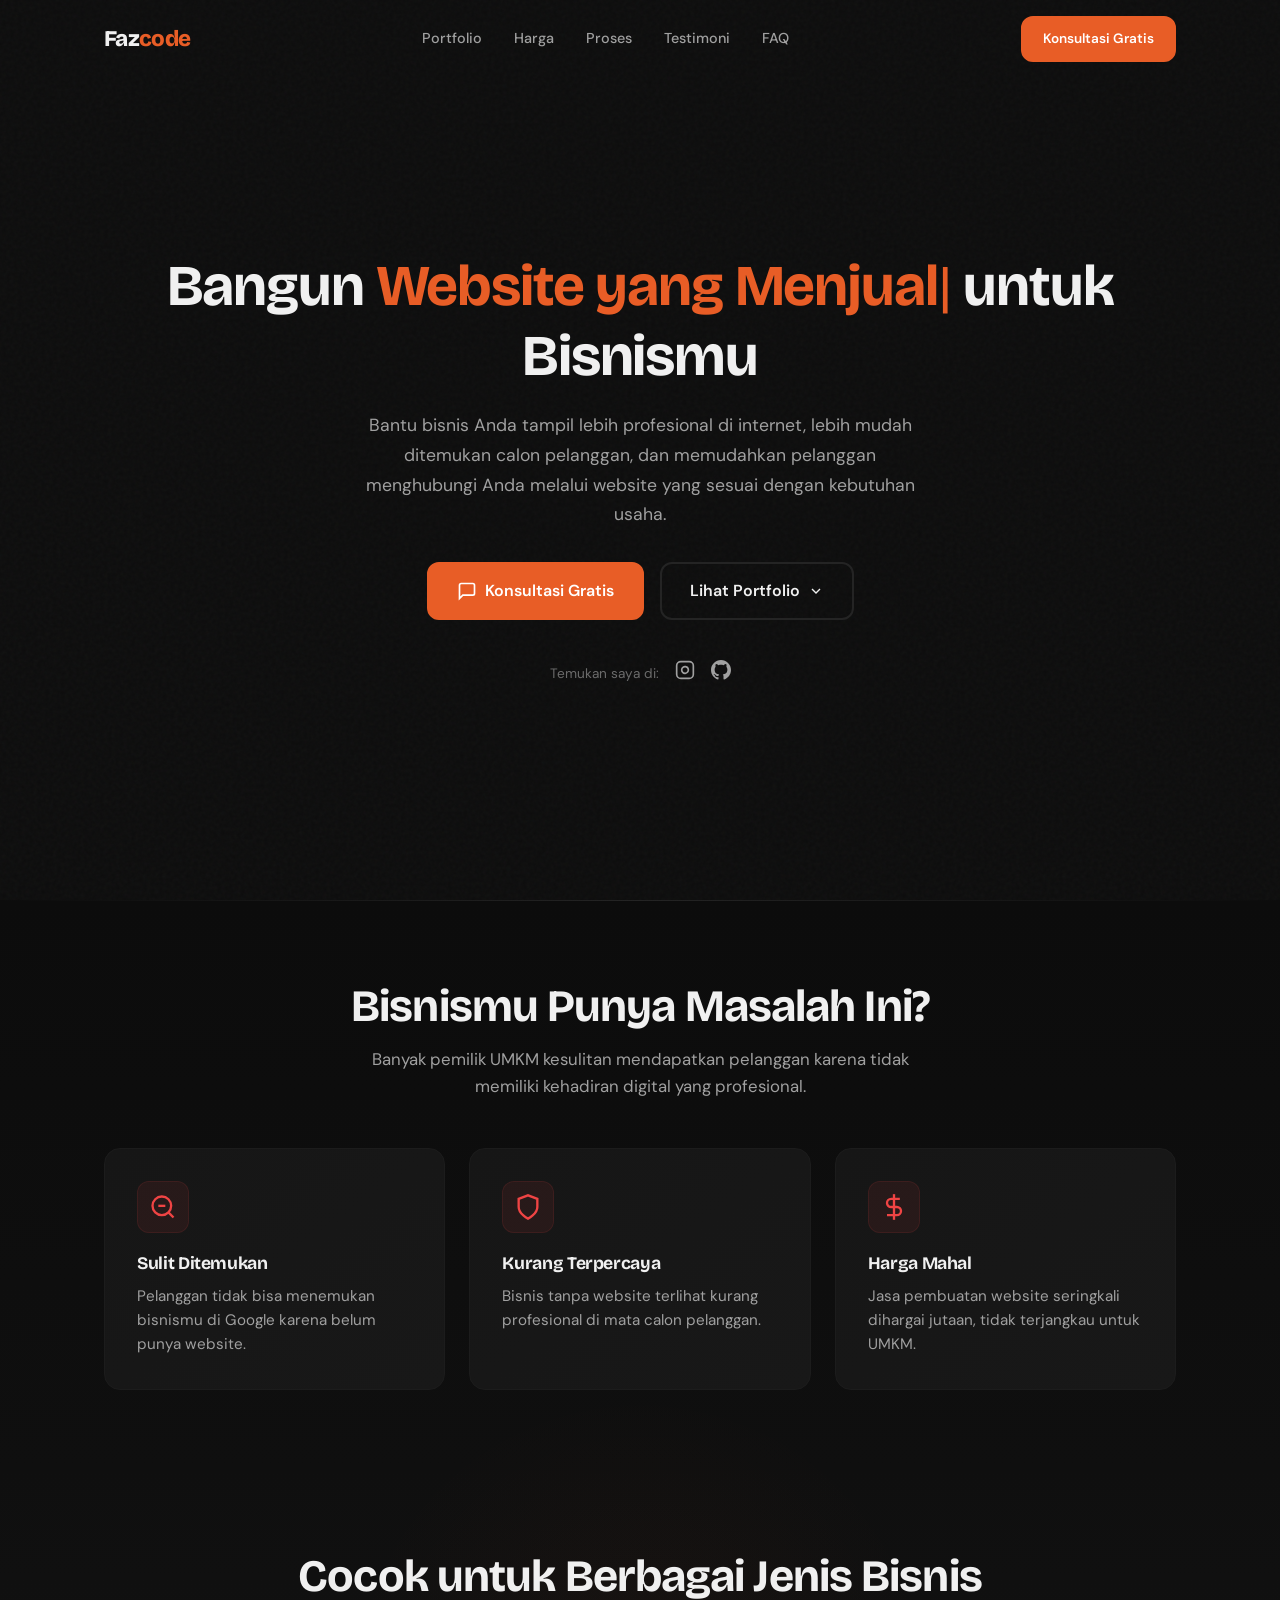
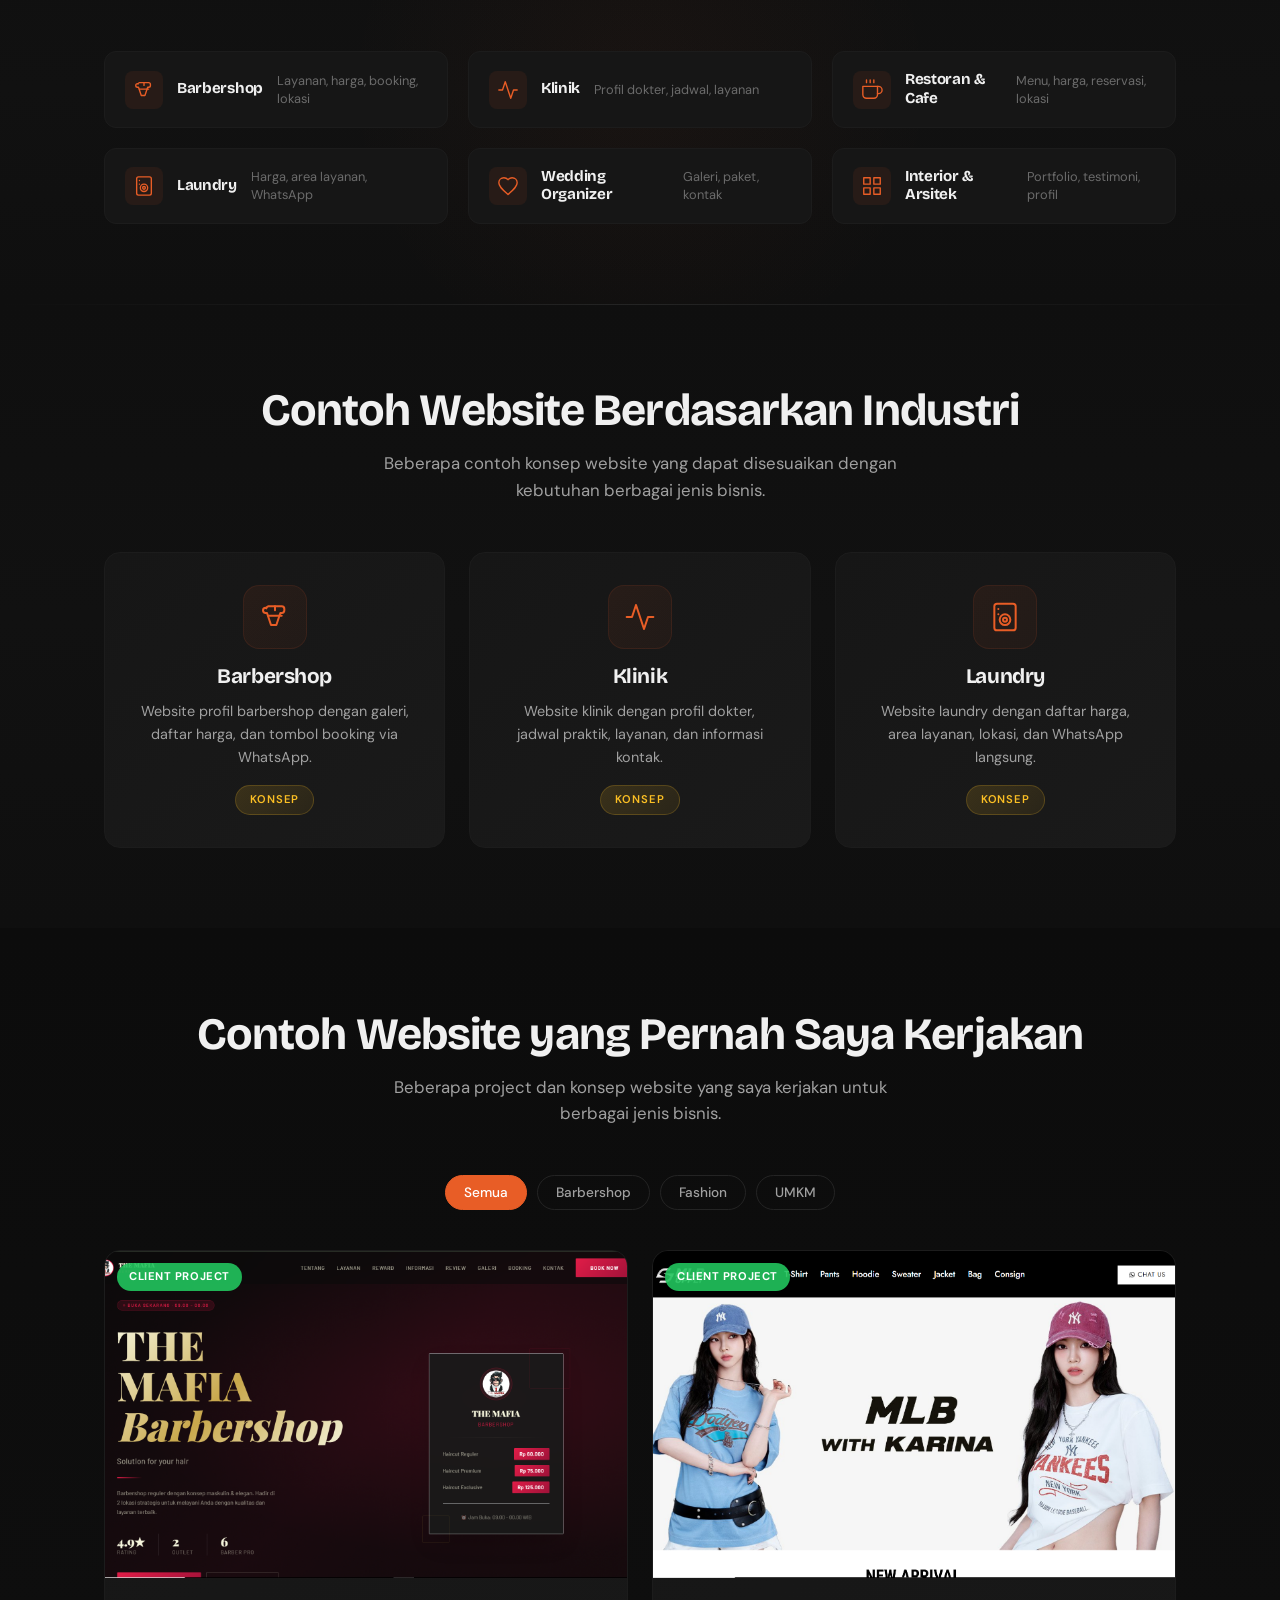
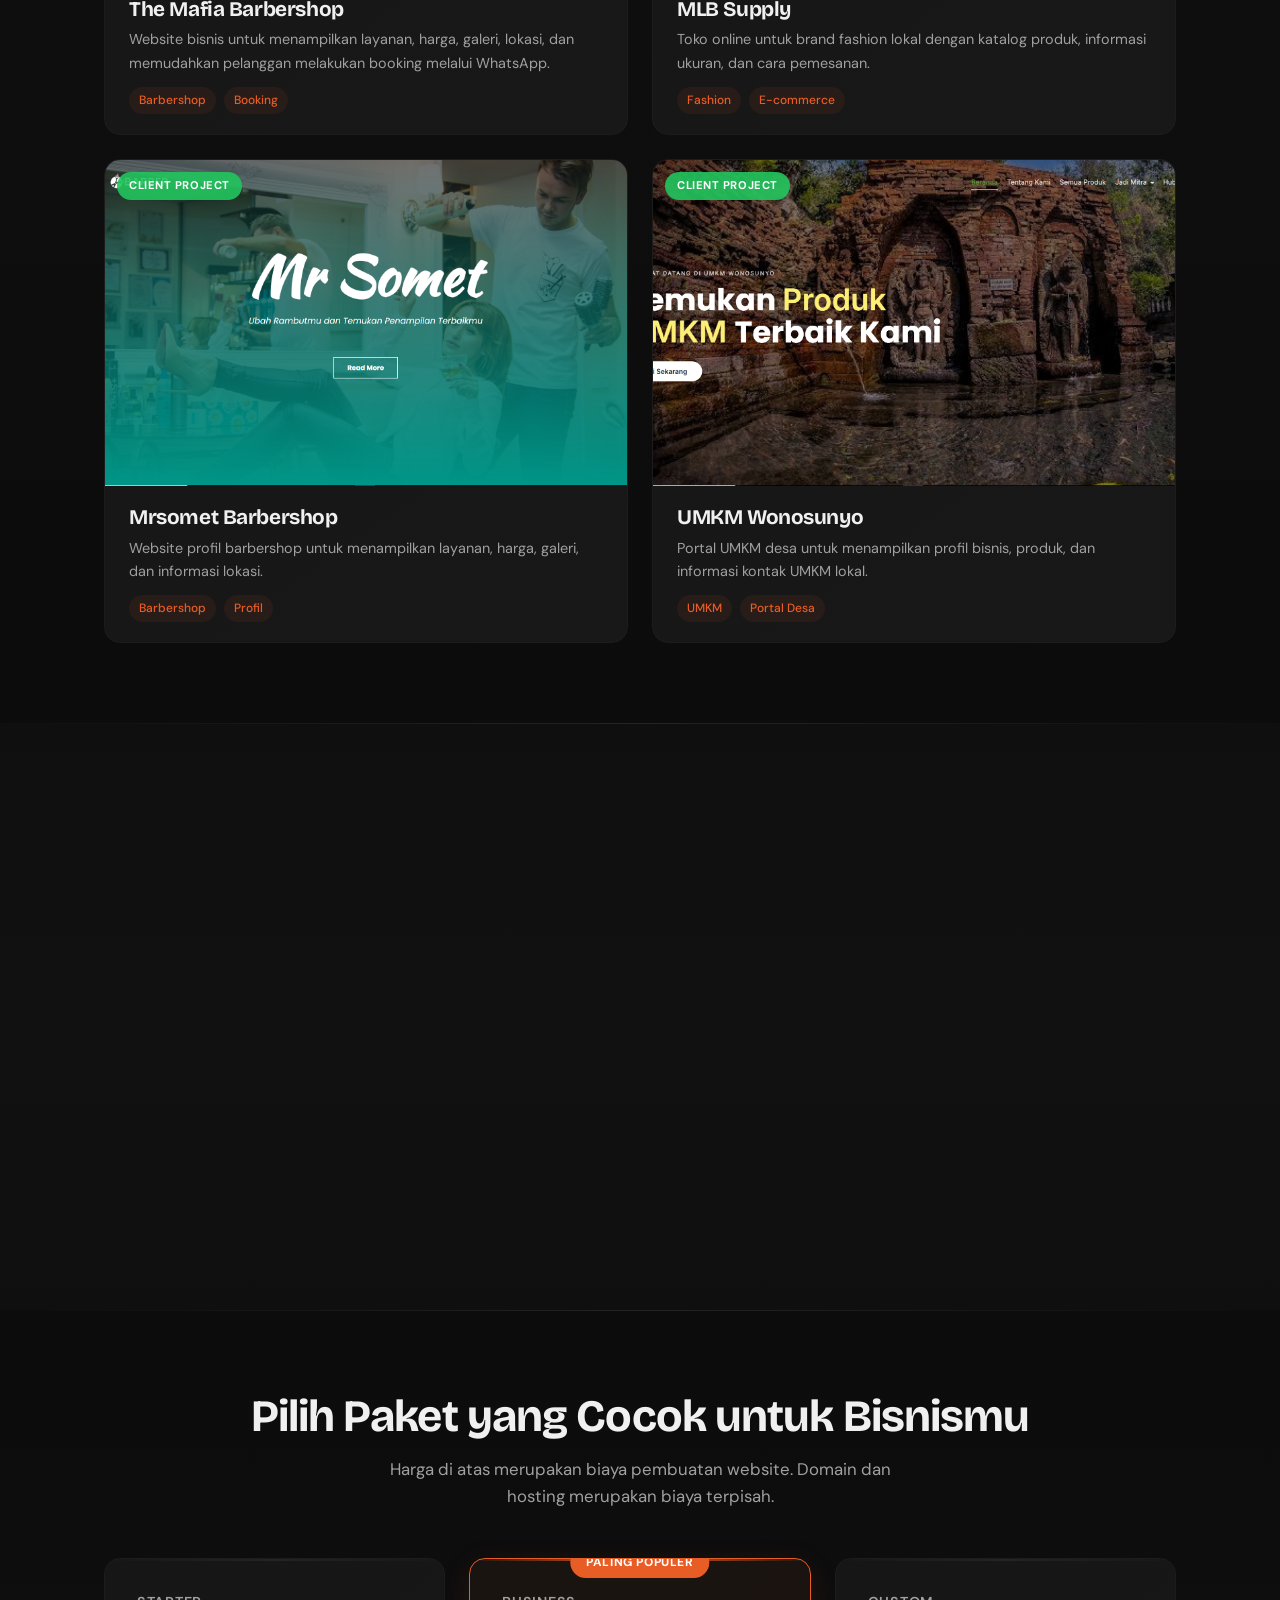
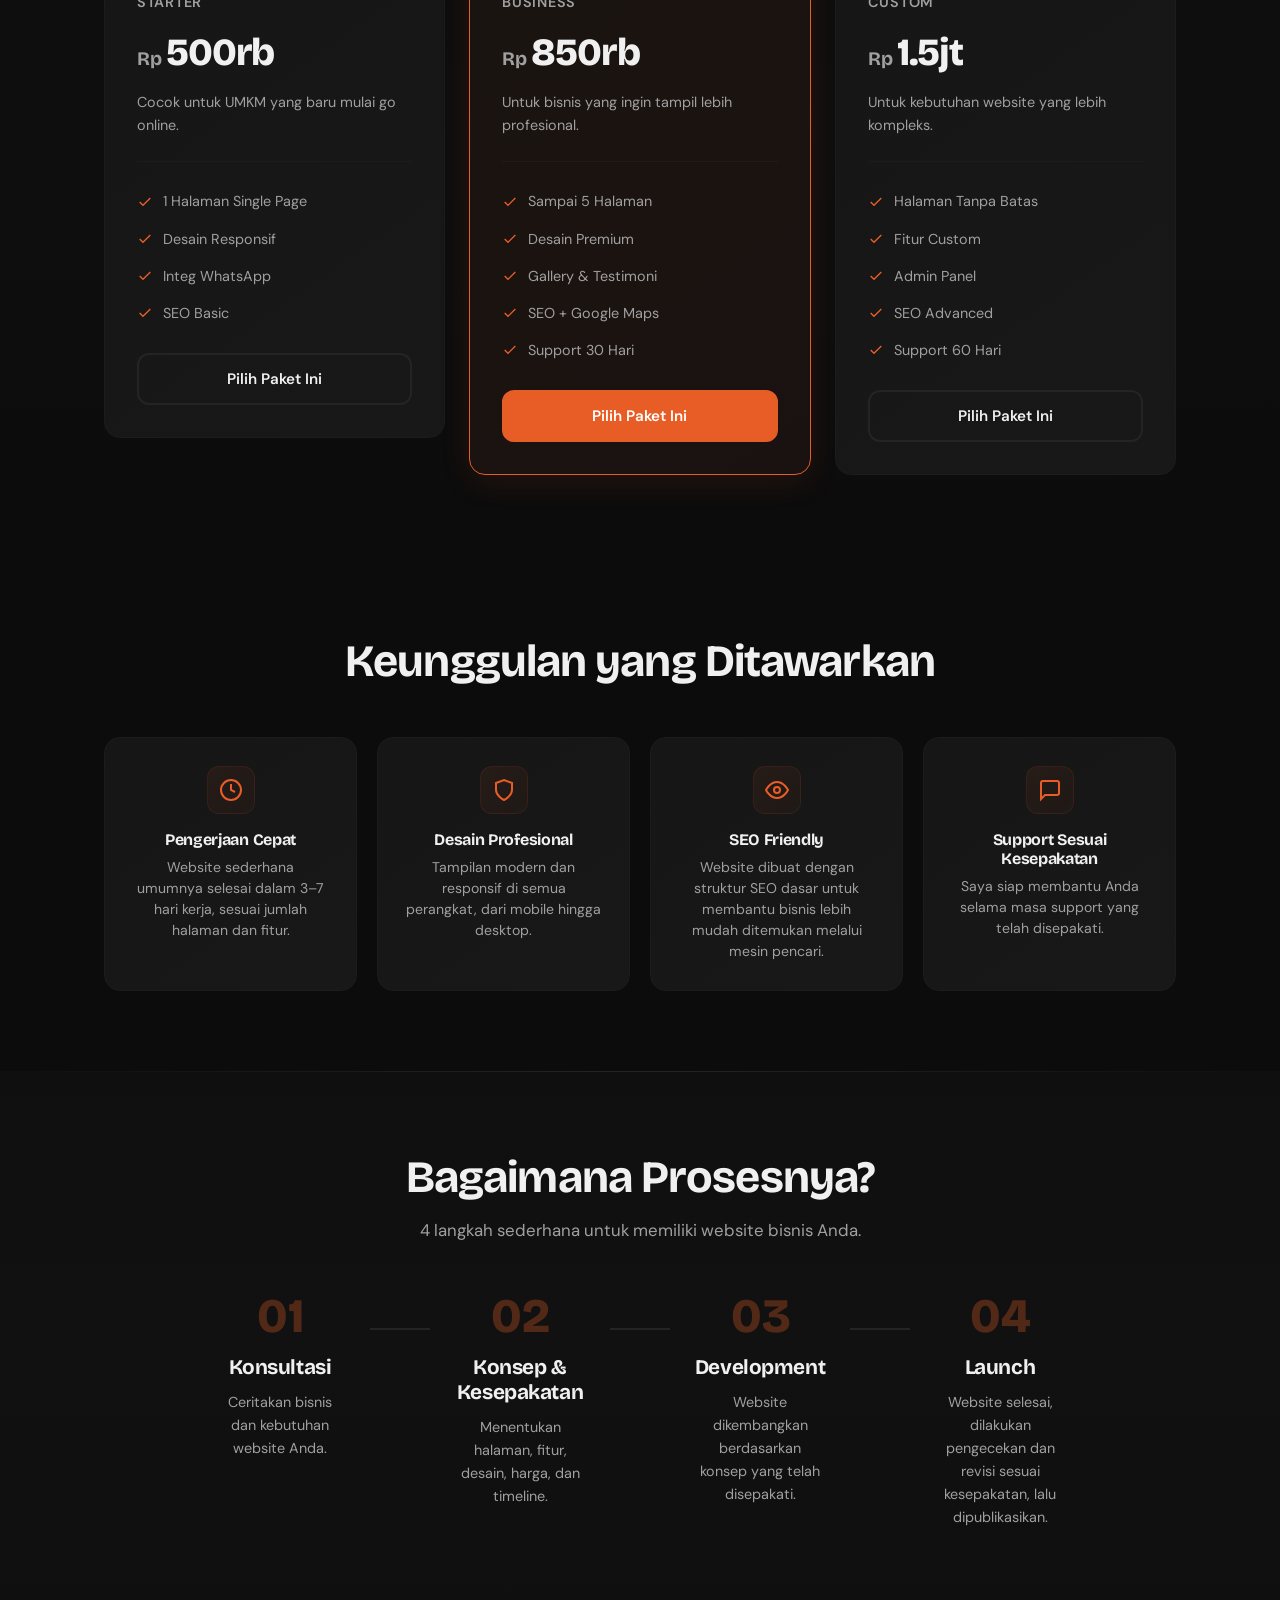
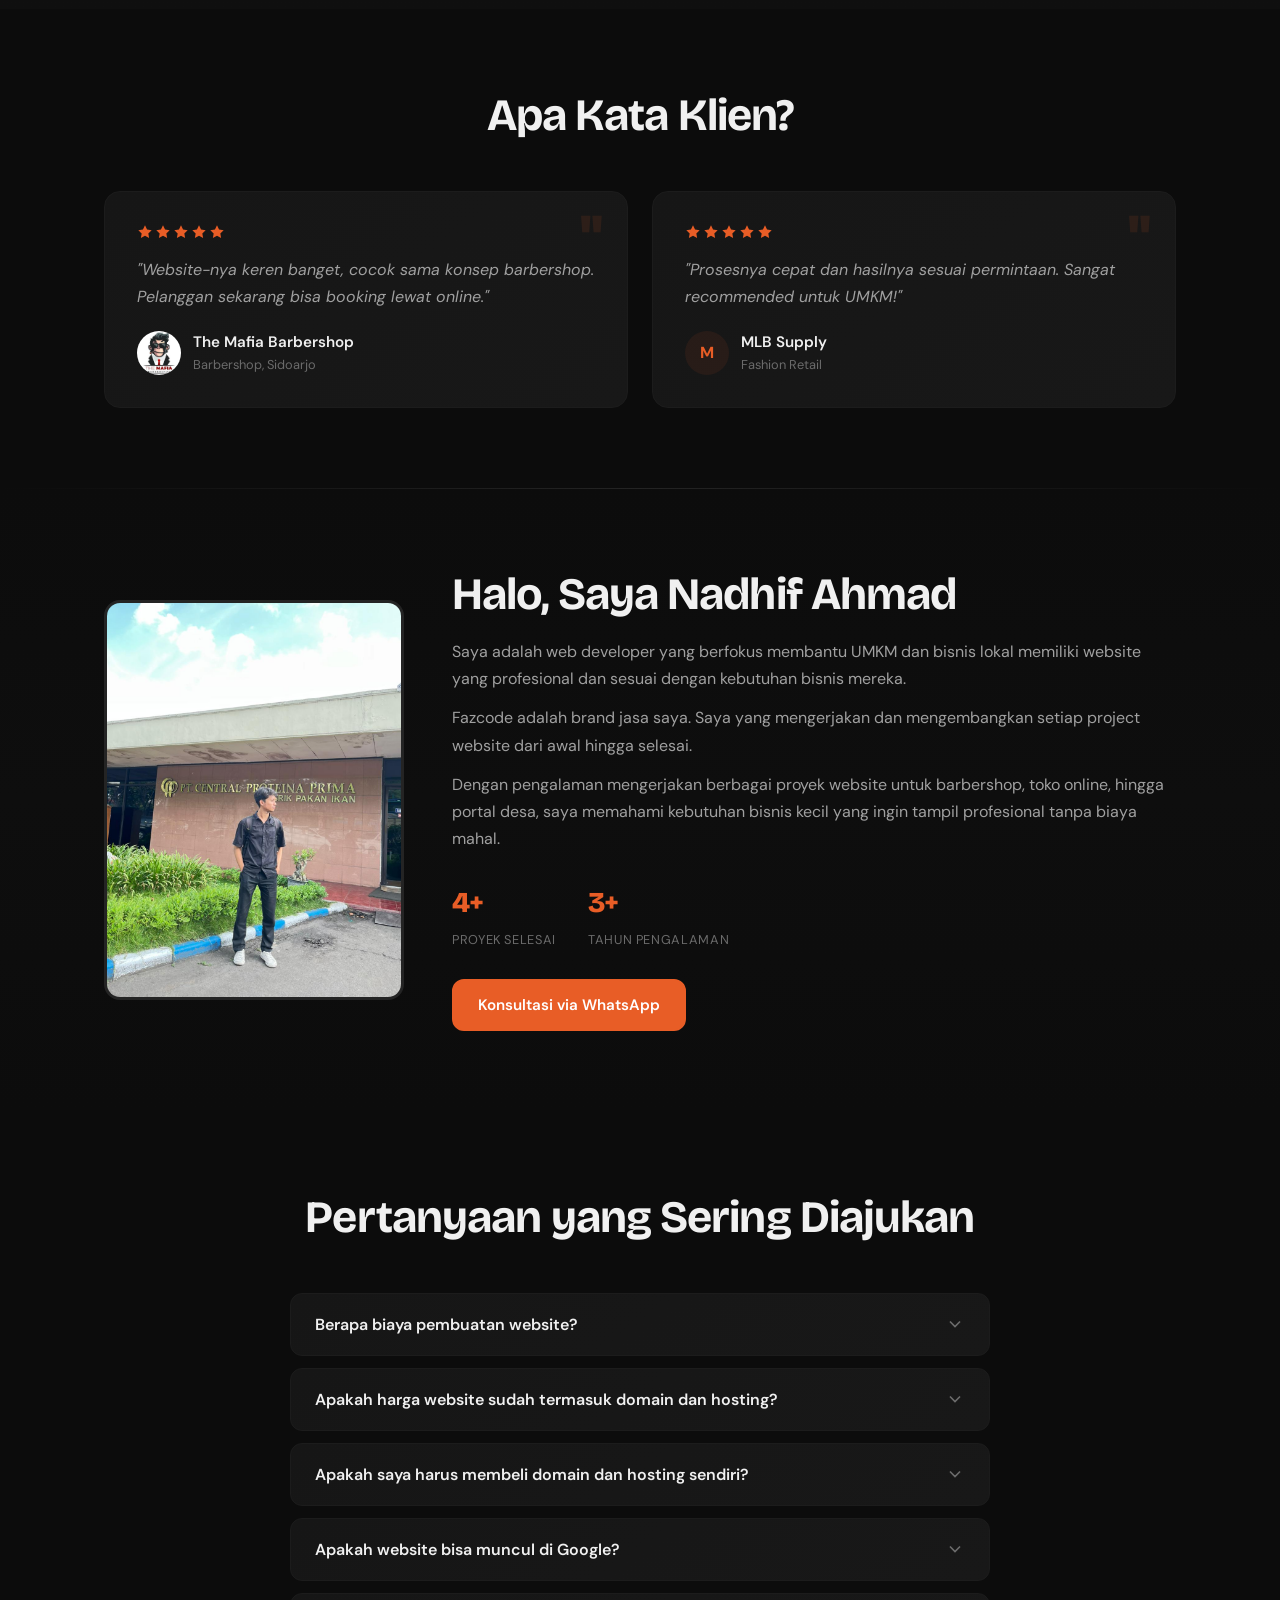
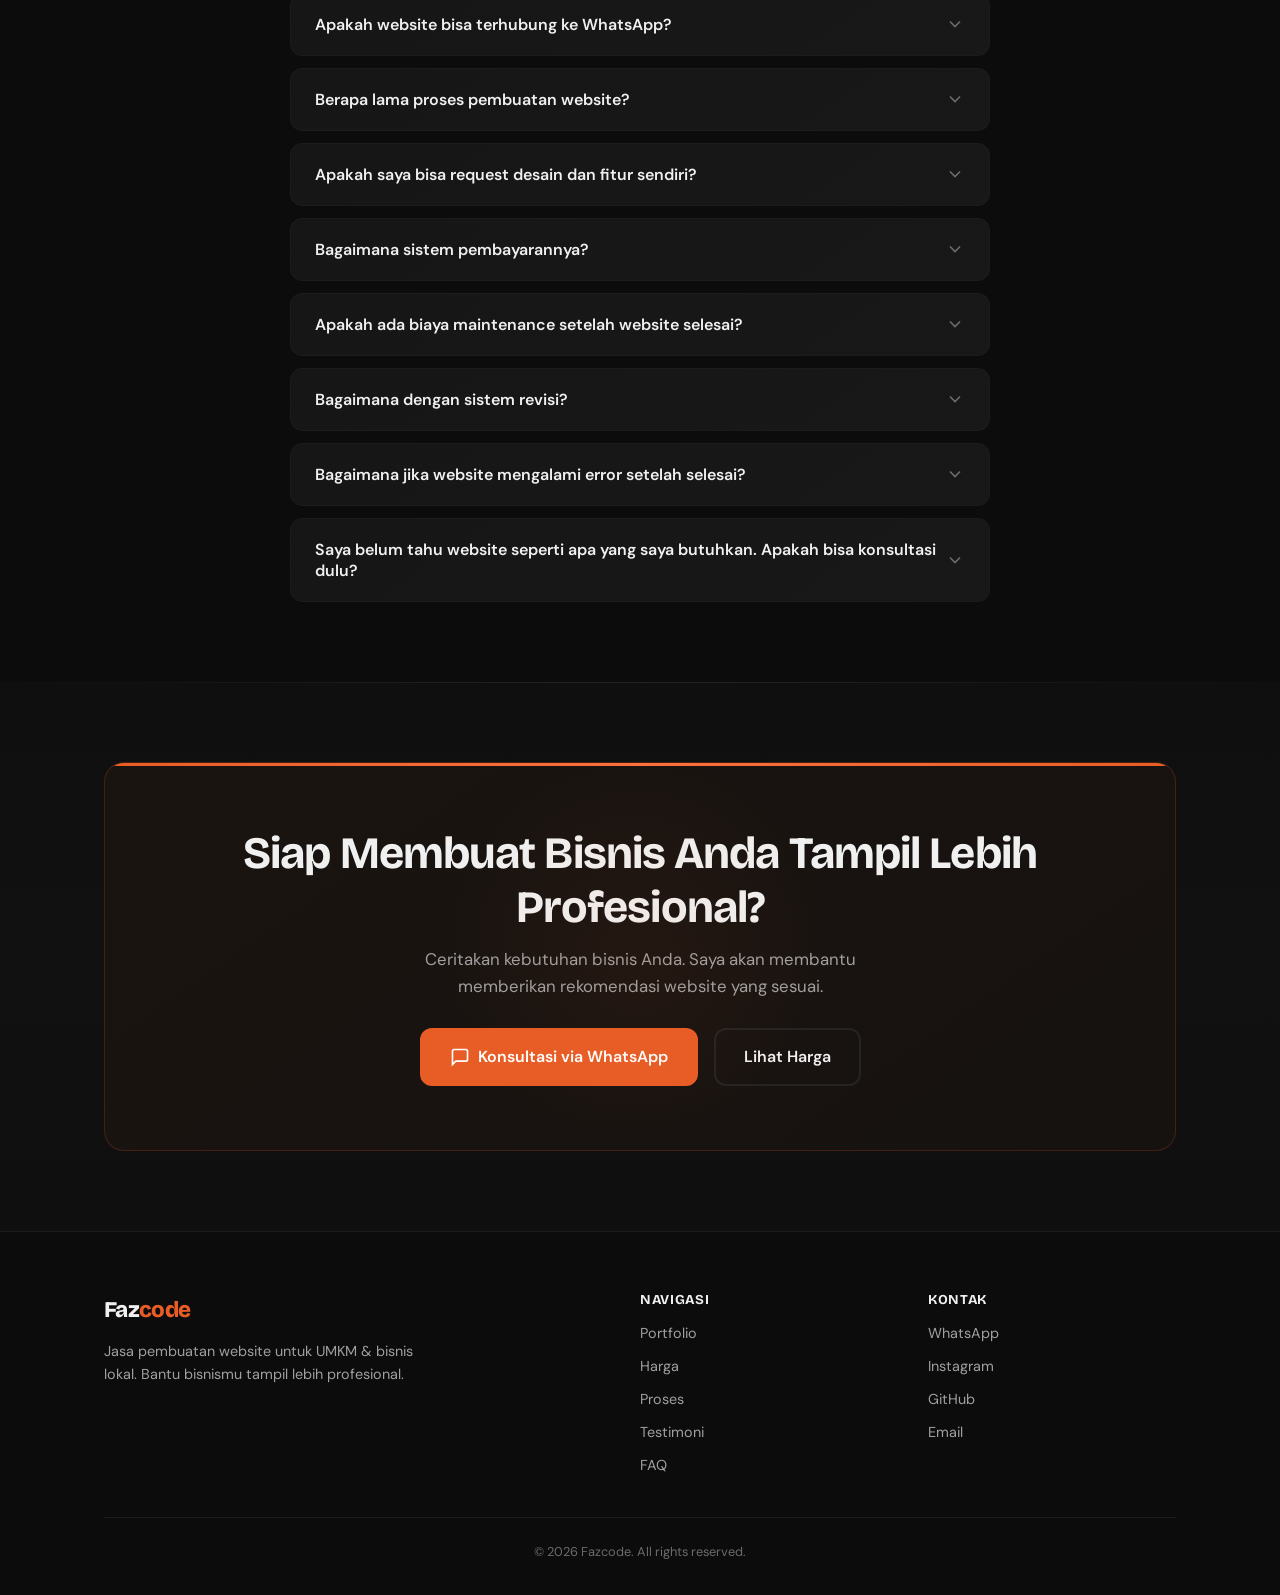
==== index.html @ c99b5bea "revisi portofolio" ====
﻿<!DOCTYPE html>
<html lang="id">
<head>
  <meta charset="UTF-8" />
  <meta name="viewport" content="width=device-width, initial-scale=1.0" />
  <meta name="description" content="Jasa pembuatan website profesional untuk UMKM & bisnis lokal di Sidoarjo. Harga terjangkau, desain modern, siap online. Konsultasi gratis." />
  <meta name="keywords" content="jasa pembuatan website UMKM, jasa website Sidoarjo, website bisnis, web developer Sidoarjo, jasa buat website murah" />
  <meta name="author" content="Nadhif Ahmad" />
  <meta name="robots" content="index, follow" />
  <meta property="og:title" content="Fazcode — Jasa Pembuatan Website untuk UMKM & Bisnis Lokal" />
  <meta property="og:description" content="Jasa pembuatan website untuk UMKM & bisnis lokal. Website profesional, harga terjangkau, siap online." />
  <meta property="og:type" content="website" />
  <meta property="og:url" content="https://nadhifdev.vercel.app" />
  <meta property="og:image" content="https://nadhifdev.vercel.app/images/profil.jpeg" />
  <meta name="twitter:card" content="summary_large_image" />
  <link rel="canonical" href="https://nadhifdev.vercel.app" />
  <title>Fazcode — Jasa Pembuatan Website untuk UMKM & Bisnis Lokal</title>
  <link rel="icon" type="image/jpeg" href="images/logo.jpg" />
  <link rel="preconnect" href="https://fonts.googleapis.com" />
  <link rel="preconnect" href="https://fonts.gstatic.com" crossorigin />
  <link href="https://fonts.googleapis.com/css2?family=Bricolage+Grotesque:wght@400;500;600;700;800&family=DM+Sans:wght@400;500;600;700&family=JetBrains+Mono:wght@400;500&display=swap" rel="stylesheet" />
  <link rel="stylesheet" href="style.css" />
</head>
<body>

  <!-- ============ NAVBAR ============ -->
  <nav class="navbar" id="navbar">
    <div class="container nav-container">
      <a href="#hero" class="nav-logo">
        <span class="logo-text">Faz<span class="text-accent">code</span></span>
      </a>
      <div class="nav-links" id="navLinks">
        <a href="#portfolio">Portfolio</a>
        <a href="#harga">Harga</a>
        <a href="#proses">Proses</a>
        <a href="#testimoni">Testimoni</a>
        <a href="#faq">FAQ</a>
      </div>
      <a href="https://wa.me/628975054804?text=Halo%20Fazcode%2C%20saya%20tertarik%20dengan%20jasa%20pembuatan%20website" class="btn btn-primary btn-nav" target="_blank" rel="noopener">Konsultasi Gratis</a>
      <button class="hamburger" id="hamburger" aria-label="Toggle menu">
        <span></span><span></span><span></span>
      </button>
    </div>
    <div class="mobile-menu" id="mobileMenu">
      <a href="#portfolio">Portfolio</a>
      <a href="#harga">Harga</a>
      <a href="#proses">Proses</a>
      <a href="#testimoni">Testimoni</a>
      <a href="#faq">FAQ</a>
      <a href="https://wa.me/628975054804?text=Halo%20Fazcode%2C%20saya%20tertarik%20dengan%20jasa%20pembuatan%20website" class="btn btn-primary" target="_blank" rel="noopener">Konsultasi Gratis</a>
    </div>
  </nav>

  <!-- ============ HERO ============ -->
  <section class="hero" id="hero">
    <div class="hero-noise"></div>
    <div class="container hero-inner">
      <div class="hero-content">
        <h1 class="hero-title reveal">
          Bangun <span class="typed-text" id="typedText"></span><span class="typed-cursor" id="typedCursor">|</span> untuk Bisnismu
        </h1>
        <p class="hero-desc reveal">
          Bantu bisnis Anda tampil lebih profesional di internet, lebih mudah ditemukan calon pelanggan, dan memudahkan pelanggan menghubungi Anda melalui website yang sesuai dengan kebutuhan usaha.
        </p>
        <div class="hero-ctas reveal">
          <a href="https://wa.me/628975054804?text=Halo%20Fazcode%2C%20saya%20ingin%20konsultasi%20pembuatan%20website" class="btn btn-primary btn-lg" target="_blank" rel="noopener">
            <svg width="20" height="20" viewBox="0 0 24 24" fill="none" stroke="currentColor" stroke-width="2"><path d="M21 15a2 2 0 0 1-2 2H7l-4 4V5a2 2 0 0 1 2-2h14a2 2 0 0 1 2 2z"/></svg>
            Konsultasi Gratis
          </a>
          <a href="#portfolio" class="btn btn-outline btn-lg">
            Lihat Portfolio
            <svg width="16" height="16" viewBox="0 0 24 24" fill="none" stroke="currentColor" stroke-width="2"><polyline points="6 9 12 15 18 9"/></svg>
          </a>
        </div>
        <div class="hero-socials reveal">
          <span class="hero-social-label">Temukan saya di:</span>
          <a href="https://www.instagram.com/fazcode.id?utm_source=ig_web_button_share_sheet&igsi=ZDNlZDc0MzIxNw==" target="_blank" rel="noopener" aria-label="Instagram">
            <svg width="20" height="20" viewBox="0 0 24 24" fill="none" stroke="currentColor" stroke-width="2"><rect x="2" y="2" width="20" height="20" rx="5" ry="5"/><path d="M16 11.37A4 4 0 1 1 12.63 8 4 4 0 0 1 16 11.37z"/><line x1="17.5" y1="6.5" x2="17.51" y2="6.5"/></svg>
          </a>
          <a href="https://github.com/nadhifahmad-loops" target="_blank" rel="noopener" aria-label="GitHub">
            <svg width="20" height="20" viewBox="0 0 24 24" fill="currentColor"><path d="M12 0c-6.626 0-12 5.373-12 12 0 5.302 3.438 9.8 8.207 11.387.599.111.793-.261.793-.577v-2.234c-3.338.726-4.033-1.416-4.033-1.416-.546-1.387-1.333-1.756-1.333-1.756-1.089-.745.083-.729.083-.729 1.205.084 1.839 1.237 1.839 1.237 1.07 1.834 2.807 1.304 3.492.997.107-.775.418-1.305.762-1.604-2.665-.305-5.467-1.334-5.467-5.931 0-1.311.469-2.381 1.236-3.221-.124-.303-.535-1.524.117-3.176 0 0 1.008-.322 3.301 1.23.957-.266 1.983-.399 3.003-.404 1.02.005 2.047.138 3.006.404 2.291-1.552 3.297-1.23 3.297-1.23.653 1.653.242 2.874.118 3.176.77.84 1.235 1.911 1.235 3.221 0 4.609-2.807 5.624-5.479 5.921.43.372.823 1.102.823 2.222v3.293c0 .319.192.694.801.576 4.765-1.589 8.199-6.086 8.199-11.386 0-6.627-5.373-12-12-12z"/></svg>
          </a>
        </div>
      </div>
    </div>
  </section>

  <!-- ============ PROBLEM / VALUE ============ -->
  <section class="problem" id="masalah">
    <div class="container">
      <div class="section-header reveal">
        <h2>Bisnismu Punya Masalah Ini?</h2>
        <p class="section-desc">Banyak pemilik UMKM kesulitan mendapatkan pelanggan karena tidak memiliki kehadiran digital yang profesional.</p>
      </div>
      <div class="problem-grid reveal">
        <div class="problem-card">
          <div class="problem-icon">
            <svg width="28" height="28" viewBox="0 0 24 24" fill="none" stroke="currentColor" stroke-width="2"><circle cx="11" cy="11" r="8"/><line x1="21" y1="21" x2="16.65" y2="16.65"/><line x1="8" y1="11" x2="14" y2="11"/></svg>
          </div>
          <h3>Sulit Ditemukan</h3>
          <p>Pelanggan tidak bisa menemukan bisnismu di Google karena belum punya website.</p>
        </div>
        <div class="problem-card">
          <div class="problem-icon">
            <svg width="28" height="28" viewBox="0 0 24 24" fill="none" stroke="currentColor" stroke-width="2"><path d="M12 22s8-4 8-10V5l-8-3-8 3v7c0 6 8 10 8 10z"/></svg>
          </div>
          <h3>Kurang Terpercaya</h3>
          <p>Bisnis tanpa website terlihat kurang profesional di mata calon pelanggan.</p>
        </div>
        <div class="problem-card">
          <div class="problem-icon">
            <svg width="28" height="28" viewBox="0 0 24 24" fill="none" stroke="currentColor" stroke-width="2"><line x1="12" y1="1" x2="12" y2="23"/><path d="M17 5H9.5a3.5 3.5 0 0 0 0 7h5a3.5 3.5 0 0 1 0 7H6"/></svg>
          </div>
          <h3>Harga Mahal</h3>
          <p>Jasa pembuatan website seringkali dihargai jutaan, tidak terjangkau untuk UMKM.</p>
        </div>
      </div>
    </div>
  </section>

  <!-- ============ INDUSTRY CARDS ============ -->
  <section class="industry" id="industri">
    <div class="container">
      <div class="section-header reveal">
        <h2>Cocok untuk Berbagai Jenis Bisnis</h2>
      </div>
      <div class="industry-grid reveal">
        <div class="industry-card" data-industry="barbershop">
          <div class="industry-icon">
            <svg width="22" height="22" viewBox="0 0 24 24" fill="none" stroke="currentColor" stroke-width="1.5" stroke-linecap="round" stroke-linejoin="round"><path d="M5.5 5.5A2 2 0 0 1 7 4h10a2 2 0 0 1 2 2v1c0 1.1-.9 2-2 2h-1l-3 9H9L6 9H5a2 2 0 0 1-2-2V7c0-1.1.9-2 2-2z"/><line x1="12" y1="4" x2="12" y2="7"/><line x1="7" y1="11" x2="17" y2="11"/></svg>
          </div>
          <h3>Barbershop</h3>
          <p>Layanan, harga, booking, lokasi</p>
        </div>
        <div class="industry-card" data-industry="klinik">
          <div class="industry-icon">
            <svg width="22" height="22" viewBox="0 0 24 24" fill="none" stroke="currentColor" stroke-width="1.5" stroke-linecap="round" stroke-linejoin="round"><path d="M22 12h-4l-3 9L9 3l-3 9H2"/></svg>
          </div>
          <h3>Klinik</h3>
          <p>Profil dokter, jadwal, layanan</p>
        </div>
        <div class="industry-card" data-industry="restoran">
          <div class="industry-icon">
            <svg width="22" height="22" viewBox="0 0 24 24" fill="none" stroke="currentColor" stroke-width="1.5" stroke-linecap="round" stroke-linejoin="round"><path d="M18 8h1a4 4 0 0 1 0 8h-1"/><path d="M2 8h16v9a4 4 0 0 1-4 4H6a4 4 0 0 1-4-4V8z"/><line x1="6" y1="1" x2="6" y2="4"/><line x1="10" y1="1" x2="10" y2="4"/><line x1="14" y1="1" x2="14" y2="4"/></svg>
          </div>
          <h3>Restoran & Cafe</h3>
          <p>Menu, harga, reservasi, lokasi</p>
        </div>
        <div class="industry-card" data-industry="laundry">
          <div class="industry-icon">
            <svg width="22" height="22" viewBox="0 0 24 24" fill="none" stroke="currentColor" stroke-width="1.5" stroke-linecap="round" stroke-linejoin="round"><rect x="4" y="2" width="16" height="20" rx="2"/><circle cx="12" cy="14" r="4"/><circle cx="12" cy="14" r="1.5"/><path d="M7 6h.01M7 10h.01"/></svg>
          </div>
          <h3>Laundry</h3>
          <p>Harga, area layanan, WhatsApp</p>
        </div>
        <div class="industry-card" data-industry="wedding">
          <div class="industry-icon">
            <svg width="22" height="22" viewBox="0 0 24 24" fill="none" stroke="currentColor" stroke-width="1.5" stroke-linecap="round" stroke-linejoin="round"><path d="M12 21.35l-1.45-1.32C5.4 15.36 2 12.28 2 8.5 2 5.42 4.42 3 7.5 3c1.74 0 3.41.81 4.5 2.09C13.09 3.81 14.76 3 16.5 3 19.58 3 22 5.42 22 8.5c0 3.78-3.4 6.86-8.55 11.54L12 21.35z"/></svg>
          </div>
          <h3>Wedding Organizer</h3>
          <p>Galeri, paket, kontak</p>
        </div>
        <div class="industry-card" data-industry="interior">
          <div class="industry-icon">
            <svg width="22" height="22" viewBox="0 0 24 24" fill="none" stroke="currentColor" stroke-width="1.5" stroke-linecap="round" stroke-linejoin="round"><rect x="3" y="3" width="7" height="7"/><rect x="14" y="3" width="7" height="7"/><rect x="14" y="14" width="7" height="7"/><rect x="3" y="14" width="7" height="7"/></svg>
          </div>
          <h3>Interior & Arsitek</h3>
          <p>Portfolio, testimoni, profil</p>
        </div>
      </div>
    </div>
  </section>

  <!-- ============ DEMO / CONTOH WEBSITE ============ -->
  <section class="demo" id="demo">
    <div class="container">
      <div class="section-header reveal">
        <h2>Contoh Website Berdasarkan Industri</h2>
        <p class="section-desc">Beberapa contoh konsep website yang dapat disesuaikan dengan kebutuhan berbagai jenis bisnis.</p>
      </div>
      <div class="demo-grid reveal">
        <div class="demo-card-item">
          <div class="demo-card-icon">
            <svg width="32" height="32" viewBox="0 0 24 24" fill="none" stroke="currentColor" stroke-width="1.5" stroke-linecap="round" stroke-linejoin="round"><path d="M5.5 5.5A2 2 0 0 1 7 4h10a2 2 0 0 1 2 2v1c0 1.1-.9 2-2 2h-1l-3 9H9L6 9H5a2 2 0 0 1-2-2V7c0-1.1.9-2 2-2z"/><line x1="12" y1="4" x2="12" y2="7"/><line x1="7" y1="11" x2="17" y2="11"/></svg>
          </div>
          <h3>Barbershop</h3>
          <p>Website profil barbershop dengan galeri, daftar harga, dan tombol booking via WhatsApp.</p>
          <span class="demo-badge">Konsep</span>
        </div>
        <div class="demo-card-item">
          <div class="demo-card-icon">
            <svg width="32" height="32" viewBox="0 0 24 24" fill="none" stroke="currentColor" stroke-width="1.5" stroke-linecap="round" stroke-linejoin="round"><path d="M22 12h-4l-3 9L9 3l-3 9H2"/></svg>
          </div>
          <h3>Klinik</h3>
          <p>Website klinik dengan profil dokter, jadwal praktik, layanan, dan informasi kontak.</p>
          <span class="demo-badge">Konsep</span>
        </div>
        <div class="demo-card-item">
          <div class="demo-card-icon">
            <svg width="32" height="32" viewBox="0 0 24 24" fill="none" stroke="currentColor" stroke-width="1.5" stroke-linecap="round" stroke-linejoin="round"><rect x="4" y="2" width="16" height="20" rx="2"/><circle cx="12" cy="14" r="4"/><circle cx="12" cy="14" r="1.5"/><path d="M7 6h.01M7 10h.01"/></svg>
          </div>
          <h3>Laundry</h3>
          <p>Website laundry dengan daftar harga, area layanan, lokasi, dan WhatsApp langsung.</p>
          <span class="demo-badge">Konsep</span>
        </div>
      </div>
    </div>
  </section>

  <!-- ============ PORTFOLIO ============ -->
  <section class="portfolio" id="portfolio">
    <div class="container">
      <div class="section-header reveal">
        <h2>Contoh Website yang Pernah Saya Kerjakan</h2>
        <p class="section-desc">Beberapa project dan konsep website yang saya kerjakan untuk berbagai jenis bisnis.</p>
      </div>
      <div class="portfolio-filters reveal">
        <button class="filter-btn active" data-filter="all">Semua</button>
        <button class="filter-btn" data-filter="barbershop">Barbershop</button>
        <button class="filter-btn" data-filter="fashion">Fashion</button>
        <button class="filter-btn" data-filter="umkm">UMKM</button>
      </div>
      <div class="portfolio-grid" id="portfolioGrid">
        <div class="portfolio-card reveal" data-category="barbershop">
          <div class="portfolio-img">
            <img src="images/themafia.png" alt="The Mafia Barbershop" loading="lazy" />
            <div class="portfolio-overlay">
              <a href="https://themafiabarbershop.com" target="_blank" rel="noopener" class="portfolio-link">
                <svg width="20" height="20" viewBox="0 0 24 24" fill="none" stroke="currentColor" stroke-width="2"><path d="M18 13v6a2 2 0 0 1-2 2H5a2 2 0 0 1-2-2V8a2 2 0 0 1 2-2h6"/><polyline points="15 3 21 3 21 9"/><line x1="10" y1="14" x2="21" y2="3"/></svg>
                Kunjungi
              </a>
            </div>
            <span class="portfolio-badge">Client Project</span>
          </div>
          <div class="portfolio-info">
            <h3>The Mafia Barbershop</h3>
            <p>Website bisnis untuk menampilkan layanan, harga, galeri, lokasi, dan memudahkan pelanggan melakukan booking melalui WhatsApp.</p>
            <div class="portfolio-tags">
              <span class="tag">Barbershop</span>
              <span class="tag">Booking</span>
            </div>
          </div>
        </div>

        <div class="portfolio-card reveal" data-category="fashion">
          <div class="portfolio-img">
            <img src="images/mlb.jpg" alt="MLB Supply" loading="lazy" />
            <div class="portfolio-overlay">
              <a href="https://mlbsupply.my.id" target="_blank" rel="noopener" class="portfolio-link">
                <svg width="20" height="20" viewBox="0 0 24 24" fill="none" stroke="currentColor" stroke-width="2"><path d="M18 13v6a2 2 0 0 1-2 2H5a2 2 0 0 1-2-2V8a2 2 0 0 1 2-2h6"/><polyline points="15 3 21 3 21 9"/><line x1="10" y1="14" x2="21" y2="3"/></svg>
                Kunjungi
              </a>
            </div>
            <span class="portfolio-badge">Client Project</span>
          </div>
          <div class="portfolio-info">
            <h3>MLB Supply</h3>
            <p>Toko online untuk brand fashion lokal dengan katalog produk, informasi ukuran, dan cara pemesanan.</p>
            <div class="portfolio-tags">
              <span class="tag">Fashion</span>
              <span class="tag">E-commerce</span>
            </div>
          </div>
        </div>

        <div class="portfolio-card reveal" data-category="barbershop">
          <div class="portfolio-img">
            <img src="images/mrsomet-preview.png" alt="Mrsomet Barbershop" loading="lazy" />
            <div class="portfolio-overlay">
              <a href="https://mrsometbarbershop.com" target="_blank" rel="noopener" class="portfolio-link">
                <svg width="20" height="20" viewBox="0 0 24 24" fill="none" stroke="currentColor" stroke-width="2"><path d="M18 13v6a2 2 0 0 1-2 2H5a2 2 0 0 1-2-2V8a2 2 0 0 1 2-2h6"/><polyline points="15 3 21 3 21 9"/><line x1="10" y1="14" x2="21" y2="3"/></svg>
                Kunjungi
              </a>
            </div>
            <span class="portfolio-badge">Client Project</span>
          </div>
          <div class="portfolio-info">
            <h3>Mrsomet Barbershop</h3>
            <p>Website profil barbershop untuk menampilkan layanan, harga, galeri, dan informasi lokasi.</p>
            <div class="portfolio-tags">
              <span class="tag">Barbershop</span>
              <span class="tag">Profil</span>
            </div>
          </div>
        </div>

        <div class="portfolio-card reveal" data-category="umkm">
          <div class="portfolio-img">
            <img src="images/wono1.jpg" alt="UMKM Wonosunyo" loading="lazy" />
            <div class="portfolio-overlay">
              <a href="https://umkmwonosunyo.vercel.app" target="_blank" rel="noopener" class="portfolio-link">
                <svg width="20" height="20" viewBox="0 0 24 24" fill="none" stroke="currentColor" stroke-width="2"><path d="M18 13v6a2 2 0 0 1-2 2H5a2 2 0 0 1-2-2V8a2 2 0 0 1 2-2h6"/><polyline points="15 3 21 3 21 9"/><line x1="10" y1="14" x2="21" y2="3"/></svg>
                Kunjungi
              </a>
            </div>
            <span class="portfolio-badge">Client Project</span>
          </div>
          <div class="portfolio-info">
            <h3>UMKM Wonosunyo</h3>
            <p>Portal UMKM desa untuk menampilkan profil bisnis, produk, dan informasi kontak UMKM lokal.</p>
            <div class="portfolio-tags">
              <span class="tag">UMKM</span>
              <span class="tag">Portal Desa</span>
            </div>
          </div>
        </div>
      </div>
    </div>
  </section>

  <!-- ============ DEMO / BEFORE-AFTER ============ -->
  <section class="demo" id="perbandingan">
    <div class="container">
      <div class="section-header reveal">
        <h2>Sebelum & Sesudah Punya Website</h2>
        <p class="section-desc">Lihat perbedaan yang dirasakan setelah memiliki website profesional untuk bisnis.</p>
      </div>
      <div class="demo-cards reveal">
        <div class="demo-card demo-before">
          <div class="demo-card-header">
            <span class="demo-label demo-label-before">Sebelum</span>
          </div>
          <ul class="demo-list">
            <li>Pelanggan sulit menemukan bisnis di Google</li>
            <li>Hanya mengandalkan media sosial saja</li>
            <li>Tidak ada informasi harga yang jelas</li>
            <li>Kurang terlihat profesional</li>
          </ul>
        </div>
        <div class="demo-card demo-after">
          <div class="demo-card-header">
            <span class="demo-label demo-label-after">Sesudah</span>
          </div>
          <ul class="demo-list">
            <li>Muncul di pencarian Google</li>
            <li>Bisa diakses kapan saja, 24/7</li>
            <li>Informasi bisnis lengkap & rapi</li>
            <li>Tampil profesional & terpercaya</li>
          </ul>
        </div>
      </div>
    </div>
  </section>

  <!-- ============ PRICING ============ -->
  <section class="pricing" id="harga">
    <div class="container">
      <div class="section-header reveal">
        <h2>Pilih Paket yang Cocok untuk Bisnismu</h2>
        <p class="section-desc">Harga di atas merupakan biaya pembuatan website. Domain dan hosting merupakan biaya terpisah.</p>
      </div>
      <div class="pricing-grid reveal">
        <div class="pricing-card">
          <div class="pricing-header">
            <span class="pricing-name">Starter</span>
            <div class="pricing-price">
              <span class="pricing-currency">Rp</span>
              <span class="pricing-amount">500rb</span>
            </div>
            <p class="pricing-desc">Cocok untuk UMKM yang baru mulai go online.</p>
          </div>
          <ul class="pricing-features">
            <li>
              <svg width="16" height="16" viewBox="0 0 24 24" fill="none" stroke="var(--accent)" stroke-width="2"><polyline points="20 6 9 17 4 12"/></svg>
              1 Halaman Single Page
            </li>
            <li>
              <svg width="16" height="16" viewBox="0 0 24 24" fill="none" stroke="var(--accent)" stroke-width="2"><polyline points="20 6 9 17 4 12"/></svg>
              Desain Responsif
            </li>
            <li>
              <svg width="16" height="16" viewBox="0 0 24 24" fill="none" stroke="var(--accent)" stroke-width="2"><polyline points="20 6 9 17 4 12"/></svg>
              Integ WhatsApp
            </li>
            <li>
              <svg width="16" height="16" viewBox="0 0 24 24" fill="none" stroke="var(--accent)" stroke-width="2"><polyline points="20 6 9 17 4 12"/></svg>
              SEO Basic
            </li>
          </ul>
          <a href="https://wa.me/628975054804?text=Halo%20Fazcode%2C%20saya%20tertarik%20paket%20Starter" class="btn btn-outline btn-block" target="_blank" rel="noopener">Pilih Paket Ini</a>
        </div>

        <div class="pricing-card pricing-card-featured">
          <div class="pricing-badge">Paling Populer</div>
          <div class="pricing-header">
            <span class="pricing-name">Business</span>
            <div class="pricing-price">
              <span class="pricing-currency">Rp</span>
              <span class="pricing-amount">850rb</span>
            </div>
            <p class="pricing-desc">Untuk bisnis yang ingin tampil lebih profesional.</p>
          </div>
          <ul class="pricing-features">
            <li>
              <svg width="16" height="16" viewBox="0 0 24 24" fill="none" stroke="var(--accent)" stroke-width="2"><polyline points="20 6 9 17 4 12"/></svg>
              Sampai 5 Halaman
            </li>
            <li>
              <svg width="16" height="16" viewBox="0 0 24 24" fill="none" stroke="var(--accent)" stroke-width="2"><polyline points="20 6 9 17 4 12"/></svg>
              Desain Premium
            </li>
            <li>
              <svg width="16" height="16" viewBox="0 0 24 24" fill="none" stroke="var(--accent)" stroke-width="2"><polyline points="20 6 9 17 4 12"/></svg>
              Gallery & Testimoni
            </li>
            <li>
              <svg width="16" height="16" viewBox="0 0 24 24" fill="none" stroke="var(--accent)" stroke-width="2"><polyline points="20 6 9 17 4 12"/></svg>
              SEO + Google Maps
            </li>
            <li>
              <svg width="16" height="16" viewBox="0 0 24 24" fill="none" stroke="var(--accent)" stroke-width="2"><polyline points="20 6 9 17 4 12"/></svg>
              Support 30 Hari
            </li>
          </ul>
          <a href="https://wa.me/628975054804?text=Halo%20Fazcode%2C%20saya%20tertarik%20paket%20Business" class="btn btn-primary btn-block" target="_blank" rel="noopener">Pilih Paket Ini</a>
        </div>

        <div class="pricing-card">
          <div class="pricing-header">
            <span class="pricing-name">Custom</span>
            <div class="pricing-price">
              <span class="pricing-currency">Rp</span>
              <span class="pricing-amount">1.5jt</span>
            </div>
            <p class="pricing-desc">Untuk kebutuhan website yang lebih kompleks.</p>
          </div>
          <ul class="pricing-features">
            <li>
              <svg width="16" height="16" viewBox="0 0 24 24" fill="none" stroke="var(--accent)" stroke-width="2"><polyline points="20 6 9 17 4 12"/></svg>
              Halaman Tanpa Batas
            </li>
            <li>
              <svg width="16" height="16" viewBox="0 0 24 24" fill="none" stroke="var(--accent)" stroke-width="2"><polyline points="20 6 9 17 4 12"/></svg>
              Fitur Custom
            </li>
            <li>
              <svg width="16" height="16" viewBox="0 0 24 24" fill="none" stroke="var(--accent)" stroke-width="2"><polyline points="20 6 9 17 4 12"/></svg>
              Admin Panel
            </li>
            <li>
              <svg width="16" height="16" viewBox="0 0 24 24" fill="none" stroke="var(--accent)" stroke-width="2"><polyline points="20 6 9 17 4 12"/></svg>
              SEO Advanced
            </li>
            <li>
              <svg width="16" height="16" viewBox="0 0 24 24" fill="none" stroke="var(--accent)" stroke-width="2"><polyline points="20 6 9 17 4 12"/></svg>
              Support 60 Hari
            </li>
          </ul>
          <a href="https://wa.me/628975054804?text=Halo%20Fazcode%2C%20saya%20tertarik%20paket%20Custom" class="btn btn-outline btn-block" target="_blank" rel="noopener">Pilih Paket Ini</a>
        </div>
      </div>
    </div>
  </section>

  <!-- ============ BENEFITS ============ -->
  <section class="benefits" id="keunggulan">
    <div class="container">
      <div class="section-header reveal">
        <h2>Keunggulan yang Ditawarkan</h2>
      </div>
      <div class="benefits-grid reveal">
        <div class="benefit-card">
          <div class="benefit-icon">
            <svg width="24" height="24" viewBox="0 0 24 24" fill="none" stroke="currentColor" stroke-width="2"><circle cx="12" cy="12" r="10"/><polyline points="12 6 12 12 16 14"/></svg>
          </div>
          <h3>Pengerjaan Cepat</h3>
          <p>Website sederhana umumnya selesai dalam 3–7 hari kerja, sesuai jumlah halaman dan fitur.</p>
        </div>
        <div class="benefit-card">
          <div class="benefit-icon">
            <svg width="24" height="24" viewBox="0 0 24 24" fill="none" stroke="currentColor" stroke-width="2"><path d="M12 22s8-4 8-10V5l-8-3-8 3v7c0 6 8 10 8 10z"/></svg>
          </div>
          <h3>Desain Profesional</h3>
          <p>Tampilan modern dan responsif di semua perangkat, dari mobile hingga desktop.</p>
        </div>
        <div class="benefit-card">
          <div class="benefit-icon">
            <svg width="24" height="24" viewBox="0 0 24 24" fill="none" stroke="currentColor" stroke-width="2"><path d="M1 12s4-8 11-8 11 8 11 8-4 8-11 8-11-8-11-8z"/><circle cx="12" cy="12" r="3"/></svg>
          </div>
          <h3>SEO Friendly</h3>
          <p>Website dibuat dengan struktur SEO dasar untuk membantu bisnis lebih mudah ditemukan melalui mesin pencari.</p>
        </div>
        <div class="benefit-card">
          <div class="benefit-icon">
            <svg width="24" height="24" viewBox="0 0 24 24" fill="none" stroke="currentColor" stroke-width="2"><path d="M21 15a2 2 0 0 1-2 2H7l-4 4V5a2 2 0 0 1 2-2h14a2 2 0 0 1 2 2z"/></svg>
          </div>
          <h3>Support Sesuai Kesepakatan</h3>
          <p>Saya siap membantu Anda selama masa support yang telah disepakati.</p>
        </div>
      </div>
    </div>
  </section>

  <!-- ============ PROCESS ============ -->
  <section class="process" id="proses">
    <div class="container">
      <div class="section-header reveal">
        <h2>Bagaimana Prosesnya?</h2>
        <p class="section-desc">4 langkah sederhana untuk memiliki website bisnis Anda.</p>
      </div>
      <div class="process-timeline reveal">
        <div class="process-step">
          <div class="process-number">01</div>
          <div class="process-content">
            <h3>Konsultasi</h3>
            <p>Ceritakan bisnis dan kebutuhan website Anda.</p>
          </div>
        </div>
        <div class="process-connector"></div>
        <div class="process-step">
          <div class="process-number">02</div>
          <div class="process-content">
            <h3>Konsep & Kesepakatan</h3>
            <p>Menentukan halaman, fitur, desain, harga, dan timeline.</p>
          </div>
        </div>
        <div class="process-connector"></div>
        <div class="process-step">
          <div class="process-number">03</div>
          <div class="process-content">
            <h3>Development</h3>
            <p>Website dikembangkan berdasarkan konsep yang telah disepakati.</p>
          </div>
        </div>
        <div class="process-connector"></div>
        <div class="process-step">
          <div class="process-number">04</div>
          <div class="process-content">
            <h3>Launch</h3>
            <p>Website selesai, dilakukan pengecekan dan revisi sesuai kesepakatan, lalu dipublikasikan.</p>
          </div>
        </div>
      </div>
    </div>
  </section>

  <!-- ============ TESTIMONIALS ============ -->
  <section class="testimonials" id="testimoni">
    <div class="container">
      <div class="section-header reveal">
        <h2>Apa Kata Klien?</h2>
      </div>
      <div class="testimonials-grid reveal">
        <div class="testimonial-card">
          <div class="testimonial-stars">
            <svg width="16" height="16" viewBox="0 0 24 24" fill="var(--accent)" stroke="none"><polygon points="12 2 15.09 8.26 22 9.27 17 14.14 18.18 21.02 12 17.77 5.82 21.02 7 14.14 2 9.27 8.91 8.26 12 2"/></svg>
            <svg width="16" height="16" viewBox="0 0 24 24" fill="var(--accent)" stroke="none"><polygon points="12 2 15.09 8.26 22 9.27 17 14.14 18.18 21.02 12 17.77 5.82 21.02 7 14.14 2 9.27 8.91 8.26 12 2"/></svg>
            <svg width="16" height="16" viewBox="0 0 24 24" fill="var(--accent)" stroke="none"><polygon points="12 2 15.09 8.26 22 9.27 17 14.14 18.18 21.02 12 17.77 5.82 21.02 7 14.14 2 9.27 8.91 8.26 12 2"/></svg>
            <svg width="16" height="16" viewBox="0 0 24 24" fill="var(--accent)" stroke="none"><polygon points="12 2 15.09 8.26 22 9.27 17 14.14 18.18 21.02 12 17.77 5.82 21.02 7 14.14 2 9.27 8.91 8.26 12 2"/></svg>
            <svg width="16" height="16" viewBox="0 0 24 24" fill="var(--accent)" stroke="none"><polygon points="12 2 15.09 8.26 22 9.27 17 14.14 18.18 21.02 12 17.77 5.82 21.02 7 14.14 2 9.27 8.91 8.26 12 2"/></svg>
          </div>
          <p class="testimonial-text">"Website-nya keren banget, cocok sama konsep barbershop. Pelanggan sekarang bisa booking lewat online."</p>
          <div class="testimonial-author">
            <img src="images/themafia-logo.jpg" alt="The Mafia Barbershop" class="testimonial-avatar" loading="lazy" />
            <div>
              <span class="testimonial-name">The Mafia Barbershop</span>
              <span class="testimonial-role">Barbershop, Sidoarjo</span>
            </div>
          </div>
        </div>

        <div class="testimonial-card">
          <div class="testimonial-stars">
            <svg width="16" height="16" viewBox="0 0 24 24" fill="var(--accent)" stroke="none"><polygon points="12 2 15.09 8.26 22 9.27 17 14.14 18.18 21.02 12 17.77 5.82 21.02 7 14.14 2 9.27 8.91 8.26 12 2"/></svg>
            <svg width="16" height="16" viewBox="0 0 24 24" fill="var(--accent)" stroke="none"><polygon points="12 2 15.09 8.26 22 9.27 17 14.14 18.18 21.02 12 17.77 5.82 21.02 7 14.14 2 9.27 8.91 8.26 12 2"/></svg>
            <svg width="16" height="16" viewBox="0 0 24 24" fill="var(--accent)" stroke="none"><polygon points="12 2 15.09 8.26 22 9.27 17 14.14 18.18 21.02 12 17.77 5.82 21.02 7 14.14 2 9.27 8.91 8.26 12 2"/></svg>
            <svg width="16" height="16" viewBox="0 0 24 24" fill="var(--accent)" stroke="none"><polygon points="12 2 15.09 8.26 22 9.27 17 14.14 18.18 21.02 12 17.77 5.82 21.02 7 14.14 2 9.27 8.91 8.26 12 2"/></svg>
            <svg width="16" height="16" viewBox="0 0 24 24" fill="var(--accent)" stroke="none"><polygon points="12 2 15.09 8.26 22 9.27 17 14.14 18.18 21.02 12 17.77 5.82 21.02 7 14.14 2 9.27 8.91 8.26 12 2"/></svg>
          </div>
          <p class="testimonial-text">"Prosesnya cepat dan hasilnya sesuai permintaan. Sangat recommended untuk UMKM!"</p>
          <div class="testimonial-author">
            <div class="testimonial-avatar-placeholder">M</div>
            <div>
              <span class="testimonial-name">MLB Supply</span>
              <span class="testimonial-role">Fashion Retail</span>
            </div>
          </div>
        </div>
      </div>
    </div>
  </section>

  <!-- ============ ABOUT ============ -->
  <section class="about" id="tentang">
    <div class="container">
      <div class="about-inner reveal">
        <div class="about-image">
          <img src="images/profil.jpeg" alt="Nadhif Ahmad" loading="lazy" />
        </div>
        <div class="about-content">
          <h2>Halo, Saya Nadhif Ahmad</h2>
          <p>Saya adalah web developer yang berfokus membantu UMKM dan bisnis lokal memiliki website yang profesional dan sesuai dengan kebutuhan bisnis mereka.</p>
          <p>Fazcode adalah brand jasa saya. Saya yang mengerjakan dan mengembangkan setiap project website dari awal hingga selesai.</p>
          <p>Dengan pengalaman mengerjakan berbagai proyek website untuk barbershop, toko online, hingga portal desa, saya memahami kebutuhan bisnis kecil yang ingin tampil profesional tanpa biaya mahal.</p>
          <div class="about-stats">
            <div class="about-stat">
              <span class="about-stat-number">4+</span>
              <span class="about-stat-label">Proyek Selesai</span>
            </div>
            <div class="about-stat">
              <span class="about-stat-number">3+</span>
              <span class="about-stat-label">Tahun Pengalaman</span>
            </div>
          </div>
          <a href="https://wa.me/628975054804?text=Halo%20Kak%20Nadhif%2C%20saya%20ingin%20konsultasi%20mengenai%20pembuatan%20website" class="btn btn-primary" target="_blank" rel="noopener">Konsultasi via WhatsApp</a>
        </div>
      </div>
    </div>
  </section>

  <!-- ============ FAQ ============ -->
  <section class="faq" id="faq">
    <div class="container">
      <div class="section-header reveal">
        <h2>Pertanyaan yang Sering Diajukan</h2>
      </div>
      <div class="faq-list reveal">
        <div class="faq-item">
          <button class="faq-question" aria-expanded="false">
            <span>Berapa biaya pembuatan website?</span>
            <svg class="faq-icon" width="20" height="20" viewBox="0 0 24 24" fill="none" stroke="currentColor" stroke-width="2"><polyline points="6 9 12 15 18 9"/></svg>
          </button>
          <div class="faq-answer">
            <p>Harga website menyesuaikan kebutuhan dan fitur yang diperlukan. Paket website Fazcode tersedia mulai dari Rp500.000.</p>
            <p>Untuk kebutuhan yang lebih kompleks seperti booking, dashboard admin, database, atau integrasi sistem, harga akan disesuaikan berdasarkan tingkat kompleksitasnya.</p>
          </div>
        </div>
        <div class="faq-item">
          <button class="faq-question" aria-expanded="false">
            <span>Apakah harga website sudah termasuk domain dan hosting?</span>
            <svg class="faq-icon" width="20" height="20" viewBox="0 0 24 24" fill="none" stroke="currentColor" stroke-width="2"><polyline points="6 9 12 15 18 9"/></svg>
          </button>
          <div class="faq-answer">
            <p>Belum. Harga yang tercantum merupakan biaya pembuatan dan pengembangan website. Domain dan hosting merupakan biaya terpisah karena perlu diperpanjang sesuai periode layanan.</p>
            <p>Jika belum memiliki domain dan hosting, Fazcode dapat membantu memilih, membeli, dan melakukan konfigurasinya.</p>
          </div>
        </div>
        <div class="faq-item">
          <button class="faq-question" aria-expanded="false">
            <span>Apakah saya harus membeli domain dan hosting sendiri?</span>
            <svg class="faq-icon" width="20" height="20" viewBox="0 0 24 24" fill="none" stroke="currentColor" stroke-width="2"><polyline points="6 9 12 15 18 9"/></svg>
          </button>
          <div class="faq-answer">
            <p>Tidak harus. Jika belum memiliki domain dan hosting, Fazcode dapat membantu mengurusnya.</p>
            <p>Namun, jika Anda sudah memiliki domain atau hosting sendiri, Fazcode juga dapat menggunakan layanan yang sudah Anda miliki selama kompatibel dengan website yang dibuat.</p>
          </div>
        </div>
        <div class="faq-item">
          <button class="faq-question" aria-expanded="false">
            <span>Apakah website bisa muncul di Google?</span>
            <svg class="faq-icon" width="20" height="20" viewBox="0 0 24 24" fill="none" stroke="currentColor" stroke-width="2"><polyline points="6 9 12 15 18 9"/></svg>
          </button>
          <div class="faq-answer">
            <p>Bisa. Website akan disiapkan dengan SEO dasar agar lebih mudah diindeks oleh mesin pencari seperti Google.</p>
            <p>Namun, muncul di posisi teratas Google tidak dapat dijamin karena peringkat pencarian dipengaruhi oleh banyak faktor dan membutuhkan proses optimasi berkelanjutan.</p>
          </div>
        </div>
        <div class="faq-item">
          <button class="faq-question" aria-expanded="false">
            <span>Apakah website bisa terhubung ke WhatsApp?</span>
            <svg class="faq-icon" width="20" height="20" viewBox="0 0 24 24" fill="none" stroke="currentColor" stroke-width="2"><polyline points="6 9 12 15 18 9"/></svg>
          </button>
          <div class="faq-answer">
            <p>Bisa. Website dapat dilengkapi tombol WhatsApp sehingga calon pelanggan dapat langsung menghubungi bisnis Anda.</p>
            <p>Untuk kebutuhan yang lebih khusus, seperti pengiriman nota otomatis setelah transaksi atau integrasi WhatsApp API, dapat didiskusikan dan disesuaikan dengan kebutuhan sistem.</p>
          </div>
        </div>
        <div class="faq-item">
          <button class="faq-question" aria-expanded="false">
            <span>Berapa lama proses pembuatan website?</span>
            <svg class="faq-icon" width="20" height="20" viewBox="0 0 24 24" fill="none" stroke="currentColor" stroke-width="2"><polyline points="6 9 12 15 18 9"/></svg>
          </button>
          <div class="faq-answer">
            <p>Umumnya website sederhana dapat diselesaikan dalam 3–7 hari kerja, tergantung jumlah halaman, fitur, revisi, dan kelengkapan materi yang diberikan.</p>
            <p>Untuk website dengan fitur khusus atau sistem yang lebih kompleks, waktu pengerjaan akan disepakati terlebih dahulu.</p>
          </div>
        </div>
        <div class="faq-item">
          <button class="faq-question" aria-expanded="false">
            <span>Apakah saya bisa request desain dan fitur sendiri?</span>
            <svg class="faq-icon" width="20" height="20" viewBox="0 0 24 24" fill="none" stroke="currentColor" stroke-width="2"><polyline points="6 9 12 15 18 9"/></svg>
          </button>
          <div class="faq-answer">
            <p>Tentu. Setiap website dapat disesuaikan dengan identitas dan kebutuhan bisnis Anda, mulai dari warna, layout, halaman, hingga fitur tertentu.</p>
            <p>Sebelum pengerjaan, kebutuhan dan fitur akan didiskusikan terlebih dahulu agar hasil akhirnya sesuai dengan yang disepakati.</p>
          </div>
        </div>
        <div class="faq-item">
          <button class="faq-question" aria-expanded="false">
            <span>Bagaimana sistem pembayarannya?</span>
            <svg class="faq-icon" width="20" height="20" viewBox="0 0 24 24" fill="none" stroke="currentColor" stroke-width="2"><polyline points="6 9 12 15 18 9"/></svg>
          </button>
          <div class="faq-answer">
            <p>Untuk proyek website, pembayaran umumnya menggunakan sistem:</p>
            <p>50% DP → pengerjaan dimulai<br/>50% pelunasan → setelah website selesai dan telah diperiksa sesuai kesepakatan.</p>
            <p>Untuk proyek tertentu, sistem pembayaran dapat disesuaikan berdasarkan kesepakatan kedua pihak.</p>
          </div>
        </div>
        <div class="faq-item">
          <button class="faq-question" aria-expanded="false">
            <span>Apakah ada biaya maintenance setelah website selesai?</span>
            <svg class="faq-icon" width="20" height="20" viewBox="0 0 24 24" fill="none" stroke="currentColor" stroke-width="2"><polyline points="6 9 12 15 18 9"/></svg>
          </button>
          <div class="faq-answer">
            <p>Tidak ada biaya maintenance bulanan yang wajib. Biaya rutin biasanya berupa perpanjangan domain dan hosting.</p>
            <p>Maintenance, update konten, perbaikan, atau pengembangan fitur tambahan bersifat opsional dan dapat didiskusikan sesuai kebutuhan.</p>
          </div>
        </div>
        <div class="faq-item">
          <button class="faq-question" aria-expanded="false">
            <span>Bagaimana dengan sistem revisi?</span>
            <svg class="faq-icon" width="20" height="20" viewBox="0 0 24 24" fill="none" stroke="currentColor" stroke-width="2"><polyline points="6 9 12 15 18 9"/></svg>
          </button>
          <div class="faq-answer">
            <p>Setiap paket memiliki jumlah revisi yang disepakati di awal. Revisi minor dilakukan sesuai batas revisi paket.</p>
            <p>Perubahan struktur atau penambahan fitur di luar kesepakatan dapat dikenakan biaya tambahan.</p>
          </div>
        </div>
        <div class="faq-item">
          <button class="faq-question" aria-expanded="false">
            <span>Bagaimana jika website mengalami error setelah selesai?</span>
            <svg class="faq-icon" width="20" height="20" viewBox="0 0 24 24" fill="none" stroke="currentColor" stroke-width="2"><polyline points="6 9 12 15 18 9"/></svg>
          </button>
          <div class="faq-answer">
            <p>Setiap website mendapatkan garansi perbaikan untuk error yang berkaitan dengan hasil pengerjaan selama periode garansi yang telah disepakati.</p>
            <p>Error yang muncul akibat perubahan kode oleh pihak lain, penggunaan yang tidak sesuai, atau penambahan fitur di luar kesepakatan dapat dikenakan biaya tambahan.</p>
          </div>
        </div>
        <div class="faq-item">
          <button class="faq-question" aria-expanded="false">
            <span>Saya belum tahu website seperti apa yang saya butuhkan. Apakah bisa konsultasi dulu?</span>
            <svg class="faq-icon" width="20" height="20" viewBox="0 0 24 24" fill="none" stroke="currentColor" stroke-width="2"><polyline points="6 9 12 15 18 9"/></svg>
          </button>
          <div class="faq-answer">
            <p>Tentu. Anda tidak perlu menentukan semuanya sendiri.</p>
            <p>Cukup ceritakan jenis bisnis dan kebutuhan Anda. Fazcode akan membantu memberikan rekomendasi struktur halaman, fitur, dan paket website yang paling sesuai dengan kebutuhan bisnis Anda.</p>
            <p>Konsultasi awal gratis.</p>
          </div>
        </div>
      </div>
    </div>
  </section>

  <!-- ============ FINAL CTA ============ -->
  <section class="final-cta" id="cta">
    <div class="container">
      <div class="final-cta-inner reveal">
        <h2>Siap Membuat Bisnis Anda Tampil Lebih Profesional?</h2>
        <p>Ceritakan kebutuhan bisnis Anda. Saya akan membantu memberikan rekomendasi website yang sesuai.</p>
        <div class="final-cta-buttons">
          <a href="https://wa.me/628975054804?text=Halo%20Kak%20Nadhif%2C%20saya%20ingin%20konsultasi%20mengenai%20pembuatan%20website" class="btn btn-primary btn-lg" target="_blank" rel="noopener">
            <svg width="20" height="20" viewBox="0 0 24 24" fill="none" stroke="currentColor" stroke-width="2"><path d="M21 15a2 2 0 0 1-2 2H7l-4 4V5a2 2 0 0 1 2-2h14a2 2 0 0 1 2 2z"/></svg>
            Konsultasi via WhatsApp
          </a>
          <a href="#harga" class="btn btn-outline btn-lg">Lihat Harga</a>
        </div>
      </div>
    </div>
  </section>

  <!-- ============ FOOTER ============ -->
  <footer class="footer">
    <div class="container">
      <div class="footer-inner">
        <div class="footer-brand">
          <span class="logo-text">Faz<span class="text-accent">code</span></span>
          <p>Jasa pembuatan website untuk UMKM & bisnis lokal. Bantu bisnismu tampil lebih profesional.</p>
        </div>
        <div class="footer-links">
          <h4>Navigasi</h4>
          <a href="#portfolio">Portfolio</a>
          <a href="#harga">Harga</a>
          <a href="#proses">Proses</a>
          <a href="#testimoni">Testimoni</a>
          <a href="#faq">FAQ</a>
        </div>
        <div class="footer-links">
          <h4>Kontak</h4>
          <a href="https://wa.me/628975054804" target="_blank" rel="noopener">WhatsApp</a>
          <a href="https://www.instagram.com/fazcode.id?utm_source=ig_web_button_share_sheet&igsi=ZDNlZDc0MzIxNw==" target="_blank" rel="noopener">Instagram</a>
          <a href="https://github.com/nadhifahmad-loops" target="_blank" rel="noopener">GitHub</a>
          <a href="mailto:ahmadnadhif2702@gmail.com">Email</a>
        </div>
      </div>
      <div class="footer-bottom">
        <p>&copy; 2026 Fazcode. All rights reserved.</p>
      </div>
    </div>
  </footer>

  <!-- Back to Top -->
  <button class="back-to-top" id="backToTop" aria-label="Back to top">
    <svg width="20" height="20" viewBox="0 0 24 24" fill="none" stroke="currentColor" stroke-width="2"><polyline points="18 15 12 9 6 15"/></svg>
  </button>

  <script src="script.js"></script>
</body>
</html>
---- style.css ----
/* =============================================
   FAZCODE — Business Portfolio
   CSS Variables & Design System
   ============================================= */

:root {
  --bg: #0c0c0c;
  --bg-secondary: #111111;
  --bg-card: #161616;
  --bg-card-hover: #1e1e1e;
  --surface: #1a1a1a;
  --text: #f0f0f0;
  --text-secondary: #a0a0a0;
  --text-muted: #6b6b6b;
  --accent: #e85d26;
  --accent-hover: #ff6f3c;
  --accent-subtle: rgba(232, 93, 38, 0.08);
  --accent-glow: rgba(232, 93, 38, 0.12);
  --border: #242424;
  --border-subtle: #1c1c1c;
  --success: #22c55e;
  --font-heading: 'Bricolage Grotesque', system-ui, -apple-system, sans-serif;
  --font-body: 'DM Sans', system-ui, -apple-system, sans-serif;
  --font-mono: 'JetBrains Mono', monospace;
  --radius-sm: 8px;
  --radius: 12px;
  --radius-lg: 16px;
  --radius-xl: 20px;
  --shadow: 0 2px 8px rgba(0,0,0,0.3);
  --shadow-lg: 0 8px 32px rgba(0,0,0,0.4);
  --shadow-accent: 0 4px 20px rgba(232,93,38,0.15);
  --transition: 0.3s cubic-bezier(0.4, 0, 0.2, 1);
  --transition-fast: 0.15s ease;
  --max-width: 1120px;
}

/* =============================================
   RESET & BASE
   ============================================= */

*, *::before, *::after {
  margin: 0;
  padding: 0;
  box-sizing: border-box;
}

html {
  scroll-behavior: smooth;
  -webkit-text-size-adjust: 100%;
}

body {
  font-family: var(--font-body);
  background: var(--bg);
  color: var(--text);
  line-height: 1.6;
  overflow-x: hidden;
  -webkit-font-smoothing: antialiased;
}

img {
  max-width: 100%;
  height: auto;
  display: block;
}

a {
  color: inherit;
  text-decoration: none;
}

button {
  border: none;
  background: none;
  cursor: pointer;
  font-family: inherit;
  color: inherit;
}

ul, ol {
  list-style: none;
}

.container {
  max-width: var(--max-width);
  margin: 0 auto;
  padding: 0 24px;
}

/* =============================================
   TYPOGRAPHY
   ============================================= */

h1, h2, h3, h4, h5, h6 {
  font-family: var(--font-heading);
  font-weight: 700;
  line-height: 1.2;
  letter-spacing: -0.02em;
}

h1 { font-size: clamp(2.2rem, 5vw, 3.6rem); }
h2 { font-size: clamp(1.8rem, 4vw, 2.8rem); }
h3 { font-size: clamp(1.1rem, 2vw, 1.3rem); }

.text-accent { color: var(--accent); }

/* =============================================
   BUTTONS
   ============================================= */

.btn {
  display: inline-flex;
  align-items: center;
  gap: 8px;
  padding: 12px 24px;
  border-radius: var(--radius);
  font-weight: 600;
  font-size: 0.95rem;
  transition: var(--transition);
  white-space: nowrap;
  cursor: pointer;
  border: 2px solid transparent;
}

.btn-primary {
  background: var(--accent);
  color: #fff;
  border-color: var(--accent);
}

.btn-primary:hover {
  background: var(--accent-hover);
  border-color: var(--accent-hover);
  box-shadow: var(--shadow-accent);
  transform: translateY(-1px);
}

.btn-outline {
  background: transparent;
  color: var(--text);
  border-color: var(--border);
}

.btn-outline:hover {
  border-color: var(--accent);
  color: var(--accent);
}

.btn-lg {
  padding: 14px 28px;
  font-size: 1rem;
}

.btn-block {
  width: 100%;
  justify-content: center;
}

/* =============================================
   SECTION COMMONS
   ============================================= */

section {
  padding: 80px 0;
}

.section-header {
  text-align: center;
  margin-bottom: 48px;
}


.section-desc {
  color: var(--text-secondary);
  font-size: 1.05rem;
  max-width: 560px;
  margin: 12px auto 0;
}

/* =============================================
   NAVBAR
   ============================================= */

.navbar {
  position: fixed;
  top: 0;
  left: 0;
  right: 0;
  z-index: 1000;
  padding: 16px 0;
  transition: var(--transition);
  background: transparent;
}

.navbar.scrolled {
  background: rgba(12, 12, 12, 0.85);
  backdrop-filter: blur(20px);
  border-bottom: 1px solid var(--border-subtle);
  padding: 12px 0;
}

.nav-container {
  display: flex;
  align-items: center;
  justify-content: space-between;
}

.nav-logo {
  z-index: 1001;
}

.logo-text {
  font-family: var(--font-heading);
  font-size: 1.4rem;
  font-weight: 800;
  letter-spacing: -0.03em;
}

.nav-links {
  display: flex;
  gap: 32px;
}

.nav-links a {
  font-size: 0.9rem;
  font-weight: 500;
  color: var(--text-secondary);
  transition: var(--transition-fast);
}

.nav-links a:hover {
  color: var(--text);
}

.btn-nav {
  padding: 10px 20px;
  font-size: 0.85rem;
}

.hamburger {
  display: none;
  flex-direction: column;
  gap: 5px;
  z-index: 1001;
  padding: 4px;
}

.hamburger span {
  display: block;
  width: 22px;
  height: 2px;
  background: var(--text);
  border-radius: 2px;
  transition: var(--transition);
}

.hamburger.active span:nth-child(1) {
  transform: rotate(45deg) translate(5px, 5px);
}

.hamburger.active span:nth-child(2) {
  opacity: 0;
}

.hamburger.active span:nth-child(3) {
  transform: rotate(-45deg) translate(5px, -5px);
}

.mobile-menu {
  display: none;
  position: fixed;
  top: 0;
  left: 0;
  right: 0;
  bottom: 0;
  background: rgba(12, 12, 12, 0.98);
  backdrop-filter: blur(20px);
  z-index: 999;
  flex-direction: column;
  align-items: center;
  justify-content: center;
  gap: 24px;
  opacity: 0;
  pointer-events: none;
  transition: var(--transition);
}

.mobile-menu.active {
  opacity: 1;
  pointer-events: all;
}

.mobile-menu a {
  font-size: 1.2rem;
  font-weight: 600;
  color: var(--text-secondary);
  transition: var(--transition-fast);
}

.mobile-menu a:hover {
  color: var(--text);
}

@media (max-width: 768px) {
  .nav-links, .btn-nav { display: none; }
  .hamburger { display: flex; }
  .mobile-menu { display: flex; }
}

/* =============================================
   HERO
   ============================================= */

.hero {
  position: relative;
  min-height: 100vh;
  display: flex;
  align-items: center;
  padding: 120px 0 80px;
  overflow: hidden;
}

.hero-noise {
  position: absolute;
  inset: 0;
  background-image: url("data:image/svg+xml,%3Csvg viewBox='0 0 256 256' xmlns='http://www.w3.org/2000/svg'%3E%3Cfilter id='noise'%3E%3CfeTurbulence type='fractalNoise' baseFrequency='0.9' numOctaves='4' stitchTiles='stitch'/%3E%3C/filter%3E%3Crect width='100%25' height='100%25' filter='url(%23noise)' opacity='0.03'/%3E%3C/svg%3E");
  pointer-events: none;
  z-index: 0;
}

.hero-inner {
  display: flex;
  flex-direction: column;
  align-items: center;
  text-align: center;
  position: relative;
  z-index: 1;
}

.hero-badge {
  display: inline-flex;
  align-items: center;
  gap: 8px;
  padding: 8px 16px;
  border-radius: 100px;
  background: var(--bg-card);
  border: 1px solid var(--border);
  font-size: 0.85rem;
  color: var(--text-secondary);
  margin-bottom: 24px;
}

.badge-dot {
  width: 8px;
  height: 8px;
  background: var(--success);
  border-radius: 50%;
  animation: pulse 2s infinite;
}

@keyframes pulse {
  0%, 100% { opacity: 1; }
  50% { opacity: 0.5; }
}

.hero-title {
  margin-bottom: 20px;
}

.typed-text {
  color: var(--accent);
}

.typed-cursor {
  color: var(--accent);
  font-weight: 400;
  animation: blink 0.7s step-end infinite;
  margin-left: 2px;
}

@keyframes blink {
  0%, 100% { opacity: 1; }
  50% { opacity: 0; }
}

.hero-desc {
  font-size: 1.1rem;
  color: var(--text-secondary);
  line-height: 1.7;
  margin-bottom: 32px;
  max-width: 560px;
  margin-left: auto;
  margin-right: auto;
}

.hero-ctas {
  display: flex;
  gap: 16px;
  flex-wrap: wrap;
  justify-content: center;
  margin-bottom: 40px;
}

.hero-socials {
  display: flex;
  align-items: center;
  justify-content: center;
  gap: 16px;
}

.hero-social-label {
  font-size: 0.85rem;
  color: var(--text-muted);
}

.hero-socials a {
  color: var(--text-secondary);
  transition: var(--transition-fast);
}

.hero-socials a:hover {
  color: var(--accent);
}

@media (max-width: 768px) {
  .hero { padding: 100px 0 60px; min-height: auto; }
}

/* =============================================
   TRUST BAR
   ============================================= */

.trust-bar {
  padding: 40px 0;
  border-top: 1px solid var(--border-subtle);
  border-bottom: 1px solid var(--border-subtle);
}

.trust-inner {
  display: flex;
  align-items: center;
  justify-content: center;
  gap: 40px;
  flex-wrap: wrap;
}

.trust-item {
  display: flex;
  flex-direction: column;
  align-items: center;
  gap: 4px;
}

.trust-number {
  font-family: var(--font-heading);
  font-size: 1.6rem;
  font-weight: 700;
  color: var(--accent);
}

.trust-label {
  font-size: 0.8rem;
  color: var(--text-muted);
  text-transform: uppercase;
  letter-spacing: 0.05em;
}

.trust-divider {
  width: 1px;
  height: 40px;
  background: var(--border);
}

.trust-logos {
  flex-direction: row;
  gap: 16px;
  align-items: center;
}

.trust-logo-row {
  display: flex;
  gap: 20px;
  align-items: center;
}

.trust-logo {
  display: flex;
  flex-direction: column;
  align-items: center;
  gap: 4px;
  opacity: 0.7;
  transition: var(--transition);
}

.trust-logo:hover {
  opacity: 1;
}

.trust-logo svg {
  filter: grayscale(30%);
  transition: var(--transition);
}

.trust-logo:hover svg {
  filter: grayscale(0%);
}

.trust-logo-sub {
  font-size: 0.65rem;
  color: var(--text-muted);
  text-transform: uppercase;
  letter-spacing: 0.08em;
}

@media (max-width: 600px) {
  .trust-inner { gap: 24px; }
  .trust-divider { display: none; }
  .trust-logos { flex-direction: column; }
}

/* =============================================
   PROBLEM
   ============================================= */

.problem {
  background: linear-gradient(180deg, var(--bg) 0%, #0f0f0f 100%);
  position: relative;
}

.problem::before {
  content: '';
  position: absolute;
  top: 0;
  left: 0;
  right: 0;
  height: 1px;
  background: linear-gradient(90deg, transparent, var(--border), transparent);
}

.problem-grid {
  display: grid;
  grid-template-columns: repeat(3, 1fr);
  gap: 24px;
}

.problem-card {
  background: linear-gradient(145deg, var(--bg-card) 0%, #181818 100%);
  border: 1px solid var(--border-subtle);
  border-radius: var(--radius-lg);
  padding: 32px;
  transition: var(--transition);
  position: relative;
}

.problem-card::before {
  content: '';
  position: absolute;
  top: 0;
  left: 0;
  right: 0;
  height: 2px;
  background: linear-gradient(90deg, transparent, rgba(239, 68, 68, 0.3), transparent);
  opacity: 0;
  transition: var(--transition);
}

.problem-card:hover {
  border-color: rgba(239, 68, 68, 0.3);
  transform: translateY(-2px);
  box-shadow: 0 8px 24px rgba(239, 68, 68, 0.06);
}

.problem-card:hover::before {
  opacity: 1;
}

.problem-icon {
  width: 52px;
  height: 52px;
  display: flex;
  align-items: center;
  justify-content: center;
  border-radius: var(--radius);
  background: rgba(239, 68, 68, 0.08);
  color: #ef4444;
  margin-bottom: 20px;
  border: 1px solid rgba(239, 68, 68, 0.1);
}

.problem-card h3 {
  margin-bottom: 10px;
  font-size: 1.1rem;
}

.problem-card p {
  color: var(--text-secondary);
  font-size: 0.95rem;
  line-height: 1.6;
}

@media (max-width: 768px) {
  .problem-grid { grid-template-columns: 1fr; }
}

/* =============================================
   INDUSTRY CARDS
   ============================================= */

.industry {
  background: linear-gradient(180deg, #0f0f0f 0%, var(--bg-secondary) 50%, #0f0f0f 100%);
  position: relative;
}

.industry::before {
  content: '';
  position: absolute;
  top: 50%;
  left: 50%;
  transform: translate(-50%, -50%);
  width: 600px;
  height: 600px;
  background: radial-gradient(circle, rgba(232, 93, 38, 0.04) 0%, transparent 70%);
  pointer-events: none;
}

.industry-grid {
  display: grid;
  grid-template-columns: repeat(3, 1fr);
  gap: 20px;
  position: relative;
  z-index: 1;
}

.industry-card {
  background: var(--bg-card);
  border: 1px solid var(--border-subtle);
  border-radius: var(--radius);
  padding: 18px 20px;
  display: flex;
  align-items: center;
  gap: 14px;
  transition: var(--transition);
  cursor: default;
  position: relative;
  overflow: hidden;
}

.industry-card::before {
  content: '';
  position: absolute;
  top: 0;
  left: 0;
  width: 3px;
  height: 100%;
  background: var(--accent);
  opacity: 0;
  transition: var(--transition);
}

.industry-card:hover {
  border-color: var(--accent);
  background: var(--bg-card-hover);
  transform: translateX(4px);
}

.industry-card:hover::before {
  opacity: 1;
}

.industry-icon {
  flex-shrink: 0;
  width: 38px;
  height: 38px;
  display: flex;
  align-items: center;
  justify-content: center;
  border-radius: var(--radius-sm);
  background: var(--accent-subtle);
  color: var(--accent);
}

.industry-card h3 {
  margin-bottom: 2px;
  font-size: 0.95rem;
}

.industry-card p {
  color: var(--text-muted);
  font-size: 0.8rem;
  line-height: 1.4;
}

@media (max-width: 768px) {
  .industry-grid { grid-template-columns: 1fr; }
}

@media (max-width: 480px) {
  .industry-grid { grid-template-columns: 1fr; }
  .industry-card { padding: 16px; }
}

/* =============================================
   PORTFOLIO
   ============================================= */

.portfolio {
  background: linear-gradient(180deg, var(--bg) 0%, #0e0e0e 50%, var(--bg) 100%);
}

.portfolio-filters {
  display: flex;
  justify-content: center;
  gap: 10px;
  margin-bottom: 40px;
  flex-wrap: wrap;
}

.filter-btn {
  padding: 8px 18px;
  border-radius: 100px;
  font-size: 0.85rem;
  font-weight: 500;
  color: var(--text-secondary);
  border: 1px solid var(--border);
  transition: var(--transition-fast);
  cursor: pointer;
}

.filter-btn:hover {
  border-color: var(--accent);
  color: var(--text);
}

.filter-btn.active {
  background: var(--accent);
  color: #fff;
  border-color: var(--accent);
}

.portfolio-grid {
  display: grid;
  grid-template-columns: repeat(2, 1fr);
  gap: 24px;
}

.portfolio-card {
  background: linear-gradient(145deg, var(--bg-card) 0%, #181818 100%);
  border: 1px solid var(--border-subtle);
  border-radius: var(--radius-lg);
  overflow: hidden;
  transition: var(--transition);
}

.portfolio-card:hover {
  border-color: var(--accent);
  transform: translateY(-2px);
  box-shadow: 0 12px 32px rgba(232, 93, 38, 0.08);
}

.portfolio-card.hidden {
  display: none;
}

.portfolio-img {
  position: relative;
  aspect-ratio: 16/10;
  overflow: hidden;
}

.portfolio-img img {
  width: 100%;
  height: 100%;
  object-fit: cover;
  transition: transform 0.5s ease;
}

.portfolio-card:hover .portfolio-img img {
  transform: scale(1.05);
}

.portfolio-overlay {
  position: absolute;
  inset: 0;
  background: rgba(12, 12, 12, 0.7);
  display: flex;
  align-items: center;
  justify-content: center;
  opacity: 0;
  transition: var(--transition);
}

.portfolio-card:hover .portfolio-overlay {
  opacity: 1;
}

.portfolio-link {
  display: flex;
  align-items: center;
  gap: 8px;
  padding: 10px 20px;
  background: var(--accent);
  color: #fff;
  border-radius: var(--radius);
  font-weight: 600;
  font-size: 0.9rem;
  transform: translateY(10px);
  transition: var(--transition);
}

.portfolio-card:hover .portfolio-link {
  transform: translateY(0);
}

.portfolio-info {
  padding: 20px 24px;
}

.portfolio-info h3 {
  margin-bottom: 6px;
}

.portfolio-info p {
  color: var(--text-secondary);
  font-size: 0.9rem;
  margin-bottom: 12px;
}

.portfolio-tags {
  display: flex;
  gap: 8px;
}

.tag {
  padding: 4px 10px;
  border-radius: 100px;
  background: var(--accent-subtle);
  color: var(--accent);
  font-size: 0.75rem;
  font-weight: 500;
}

@media (max-width: 768px) {
  .portfolio-grid { grid-template-columns: 1fr; }
}

/* =============================================
   DEMO / BEFORE-AFTER
   ============================================= */

.demo-cards {
  display: grid;
  grid-template-columns: 1fr 1fr;
  gap: 24px;
}

.demo-card {
  background: var(--bg-card);
  border: 1px solid var(--border-subtle);
  border-radius: var(--radius-lg);
  padding: 32px;
  transition: var(--transition);
}

.demo-card:hover {
  transform: translateY(-4px);
}

.demo-before {
  border-color: rgba(239, 68, 68, 0.3);
}

.demo-before:hover {
  border-color: rgba(239, 68, 68, 0.6);
}

.demo-after {
  border-color: rgba(34, 197, 94, 0.3);
}

.demo-after:hover {
  border-color: rgba(34, 197, 94, 0.6);
}

.demo-card-header {
  margin-bottom: 20px;
}

.demo-label {
  display: inline-block;
  padding: 6px 14px;
  border-radius: 100px;
  font-size: 0.8rem;
  font-weight: 600;
  text-transform: uppercase;
  letter-spacing: 0.05em;
}

.demo-label-before {
  background: rgba(239, 68, 68, 0.15);
  color: #ef4444;
}

.demo-label-after {
  background: rgba(34, 197, 94, 0.15);
  color: #22c55e;
}

.demo-list {
  display: flex;
  flex-direction: column;
  gap: 14px;
}

.demo-list li {
  display: flex;
  align-items: flex-start;
  gap: 10px;
  color: var(--text-secondary);
  font-size: 0.95rem;
  line-height: 1.5;
}

.demo-before .demo-list li::before {
  content: '✕';
  color: #ef4444;
  font-weight: 700;
  flex-shrink: 0;
  margin-top: 2px;
}

.demo-after .demo-list li::before {
  content: '✓';
  color: #22c55e;
  font-weight: 700;
  flex-shrink: 0;
  margin-top: 2px;
}

@media (max-width: 768px) {
  .demo-cards { grid-template-columns: 1fr; }
}

/* =============================================
   DEMO GRID (CONTOH WEBSITE)
   ============================================= */

.demo {
  background: linear-gradient(180deg, #0f0f0f 0%, var(--bg-secondary) 50%, #0f0f0f 100%);
  position: relative;
}

.demo::before {
  content: '';
  position: absolute;
  top: 0;
  left: 0;
  right: 0;
  height: 1px;
  background: linear-gradient(90deg, transparent, var(--border), transparent);
}

.demo-grid {
  display: grid;
  grid-template-columns: repeat(3, 1fr);
  gap: 24px;
}

.demo-card-item {
  background: linear-gradient(145deg, var(--bg-card) 0%, #1a1a1a 100%);
  border: 1px solid var(--border-subtle);
  border-radius: var(--radius-lg);
  padding: 32px;
  text-align: center;
  transition: var(--transition);
  position: relative;
  overflow: hidden;
}

.demo-card-item::after {
  content: '';
  position: absolute;
  bottom: 0;
  left: 0;
  right: 0;
  height: 3px;
  background: linear-gradient(90deg, var(--accent), var(--accent-hover));
  opacity: 0;
  transition: var(--transition);
}

.demo-card-item:hover {
  border-color: var(--accent);
  transform: translateY(-4px);
  box-shadow: 0 12px 32px rgba(232, 93, 38, 0.1);
}

.demo-card-item:hover::after {
  opacity: 1;
}

.demo-card-icon {
  width: 64px;
  height: 64px;
  display: flex;
  align-items: center;
  justify-content: center;
  margin: 0 auto 16px;
  border-radius: var(--radius-lg);
  background: linear-gradient(135deg, var(--accent-subtle) 0%, rgba(232, 93, 38, 0.05) 100%);
  color: var(--accent);
  border: 1px solid rgba(232, 93, 38, 0.1);
}

.demo-card-item h3 {
  margin-bottom: 10px;
}

.demo-card-item p {
  color: var(--text-secondary);
  font-size: 0.9rem;
  line-height: 1.6;
  margin-bottom: 16px;
}

.demo-badge {
  display: inline-block;
  padding: 5px 14px;
  border-radius: 100px;
  background: linear-gradient(135deg, rgba(251, 191, 36, 0.15) 0%, rgba(251, 191, 36, 0.08) 100%);
  color: #fbbf24;
  font-size: 0.7rem;
  font-weight: 600;
  text-transform: uppercase;
  letter-spacing: 0.08em;
  border: 1px solid rgba(251, 191, 36, 0.2);
}

@media (max-width: 900px) {
  .demo-grid { grid-template-columns: repeat(2, 1fr); }
}

@media (max-width: 768px) {
  .demo-grid { grid-template-columns: 1fr; max-width: 400px; margin: 0 auto; }
}

/* =============================================
   PORTFOLIO BADGE
   ============================================= */

.portfolio-badge {
  position: absolute;
  top: 12px;
  left: 12px;
  padding: 5px 12px;
  border-radius: 100px;
  background: rgba(34, 197, 94, 0.9);
  color: #fff;
  font-size: 0.7rem;
  font-weight: 700;
  text-transform: uppercase;
  letter-spacing: 0.05em;
  z-index: 2;
}

/* =============================================
   PRICING
   ============================================= */

.pricing {
  background: linear-gradient(180deg, var(--bg) 0%, #0e0e0e 50%, var(--bg) 100%);
  position: relative;
}

.pricing::before {
  content: '';
  position: absolute;
  top: 0;
  left: 0;
  right: 0;
  height: 1px;
  background: linear-gradient(90deg, transparent, var(--border), transparent);
}

.pricing-grid {
  display: grid;
  grid-template-columns: repeat(3, 1fr);
  gap: 24px;
  align-items: start;
}

.pricing-card {
  background: linear-gradient(145deg, var(--bg-card) 0%, #181818 100%);
  border: 1px solid var(--border-subtle);
  border-radius: var(--radius-lg);
  padding: 32px;
  transition: var(--transition);
  position: relative;
  overflow: hidden;
}

.pricing-card::before {
  content: '';
  position: absolute;
  top: 0;
  left: 0;
  right: 0;
  height: 2px;
  background: linear-gradient(90deg, transparent, var(--border), transparent);
  transition: var(--transition);
}

.pricing-card:hover {
  transform: translateY(-2px);
}

.pricing-card:hover::before {
  background: linear-gradient(90deg, transparent, var(--accent), transparent);
}

.pricing-card-featured {
  border-color: var(--accent);
  background: linear-gradient(145deg, #1a1410 0%, #1a1210 100%);
  box-shadow: 0 8px 32px rgba(232, 93, 38, 0.1);
}

.pricing-card-featured::before {
  background: linear-gradient(90deg, transparent, var(--accent), transparent);
  opacity: 1;
}

.pricing-card-featured:hover {
  border-color: var(--accent-hover);
  box-shadow: 0 12px 40px rgba(232, 93, 38, 0.15);
}

.pricing-badge {
  position: absolute;
  top: -12px;
  left: 50%;
  transform: translateX(-50%);
  padding: 6px 16px;
  background: var(--accent);
  color: #fff;
  border-radius: 100px;
  font-size: 0.75rem;
  font-weight: 700;
  text-transform: uppercase;
  letter-spacing: 0.05em;
  white-space: nowrap;
}

.pricing-header {
  margin-bottom: 28px;
  padding-bottom: 24px;
  border-bottom: 1px solid var(--border-subtle);
}

.pricing-name {
  font-size: 0.9rem;
  font-weight: 600;
  color: var(--text-secondary);
  text-transform: uppercase;
  letter-spacing: 0.05em;
  display: block;
  margin-bottom: 8px;
}

.pricing-price {
  display: flex;
  align-items: baseline;
  gap: 4px;
  margin-bottom: 8px;
}

.pricing-currency {
  font-family: var(--font-heading);
  font-size: 1.2rem;
  font-weight: 700;
  color: var(--text-secondary);
}

.pricing-amount {
  font-family: var(--font-heading);
  font-size: 2.4rem;
  font-weight: 800;
  letter-spacing: -0.03em;
}

.pricing-desc {
  color: var(--text-secondary);
  font-size: 0.9rem;
}

.pricing-features {
  display: flex;
  flex-direction: column;
  gap: 14px;
  margin-bottom: 28px;
}

.pricing-features li {
  display: flex;
  align-items: center;
  gap: 10px;
  font-size: 0.9rem;
  color: var(--text-secondary);
}

@media (max-width: 768px) {
  .pricing-grid { grid-template-columns: 1fr; max-width: 400px; margin: 0 auto; }
}

/* =============================================
   BENEFITS
   ============================================= */

.benefits-grid {
  display: grid;
  grid-template-columns: repeat(4, 1fr);
  gap: 20px;
}

.benefit-card {
  background: linear-gradient(145deg, var(--bg-card) 0%, #181818 100%);
  border: 1px solid var(--border-subtle);
  border-radius: var(--radius-lg);
  padding: 28px;
  text-align: center;
  transition: var(--transition);
  position: relative;
  overflow: hidden;
}

.benefit-card::before {
  content: '';
  position: absolute;
  top: -50%;
  left: -50%;
  width: 200%;
  height: 200%;
  background: radial-gradient(circle, var(--accent-glow) 0%, transparent 50%);
  opacity: 0;
  transition: var(--transition);
  pointer-events: none;
}

.benefit-card:hover {
  border-color: var(--accent);
  transform: translateY(-2px);
}

.benefit-card:hover::before {
  opacity: 1;
}

.benefit-icon {
  width: 48px;
  height: 48px;
  display: flex;
  align-items: center;
  justify-content: center;
  margin: 0 auto 16px;
  border-radius: var(--radius);
  background: linear-gradient(135deg, var(--accent-subtle) 0%, rgba(232, 93, 38, 0.04) 100%);
  color: var(--accent);
  border: 1px solid rgba(232, 93, 38, 0.1);
  position: relative;
  z-index: 1;
}

.benefit-card h3 {
  margin-bottom: 8px;
  font-size: 1rem;
  position: relative;
  z-index: 1;
}

.benefit-card p {
  color: var(--text-secondary);
  font-size: 0.88rem;
  line-height: 1.5;
  position: relative;
  z-index: 1;
}

@media (max-width: 768px) {
  .benefits-grid { grid-template-columns: repeat(2, 1fr); }
}

@media (max-width: 480px) {
  .benefits-grid { grid-template-columns: 1fr; }
}

/* =============================================
   PROCESS
   ============================================= */

.process {
  background: linear-gradient(180deg, #0f0f0f 0%, var(--bg-secondary) 50%, #0f0f0f 100%);
  position: relative;
}

.process::before {
  content: '';
  position: absolute;
  top: 0;
  left: 0;
  right: 0;
  height: 1px;
  background: linear-gradient(90deg, transparent, var(--border), transparent);
}

.process-timeline {
  display: flex;
  align-items: flex-start;
  justify-content: center;
  gap: 0;
  max-width: 900px;
  margin: 0 auto;
}

.process-step {
  flex: 1;
  text-align: center;
  padding: 0 24px;
}

.process-number {
  font-family: var(--font-heading);
  font-size: 3rem;
  font-weight: 800;
  color: var(--accent);
  opacity: 0.3;
  margin-bottom: 16px;
  line-height: 1;
}

.process-step h3 {
  margin-bottom: 10px;
}

.process-step p {
  color: var(--text-secondary);
  font-size: 0.9rem;
  line-height: 1.6;
}

.process-connector {
  width: 60px;
  height: 2px;
  background: var(--border);
  margin-top: 36px;
  flex-shrink: 0;
}

@media (max-width: 768px) {
  .process-timeline { flex-direction: column; align-items: center; gap: 0; }
  .process-connector { width: 2px; height: 40px; margin: 0; }
  .process-step { padding: 20px 0; }
}

/* =============================================
   TESTIMONIALS
   ============================================= */

.testimonials-grid {
  display: grid;
  grid-template-columns: repeat(2, 1fr);
  gap: 24px;
}

.testimonial-card {
  background: linear-gradient(145deg, var(--bg-card) 0%, #181818 100%);
  border: 1px solid var(--border-subtle);
  border-radius: var(--radius-lg);
  padding: 32px;
  transition: var(--transition);
  position: relative;
}

.testimonial-card::before {
  content: '"';
  position: absolute;
  top: 16px;
  right: 24px;
  font-family: var(--font-heading);
  font-size: 4rem;
  font-weight: 800;
  color: var(--accent);
  opacity: 0.1;
  line-height: 1;
}

.testimonial-card:hover {
  border-color: var(--accent);
  transform: translateY(-2px);
}

.testimonial-stars {
  display: flex;
  gap: 2px;
  margin-bottom: 16px;
}

.testimonial-text {
  font-size: 1rem;
  line-height: 1.7;
  color: var(--text-secondary);
  margin-bottom: 20px;
  font-style: italic;
}

.testimonial-author {
  display: flex;
  align-items: center;
  gap: 12px;
}

.testimonial-avatar {
  width: 44px;
  height: 44px;
  border-radius: 50%;
  object-fit: cover;
}

.testimonial-avatar-placeholder {
  width: 44px;
  height: 44px;
  border-radius: 50%;
  background: var(--accent-subtle);
  color: var(--accent);
  display: flex;
  align-items: center;
  justify-content: center;
  font-weight: 700;
  font-size: 1rem;
  flex-shrink: 0;
}

.testimonial-name {
  display: block;
  font-weight: 600;
  font-size: 0.95rem;
}

.testimonial-role {
  display: block;
  font-size: 0.8rem;
  color: var(--text-muted);
}

@media (max-width: 768px) {
  .testimonials-grid { grid-template-columns: 1fr; }
}

/* =============================================
   ABOUT
   ============================================= */

.about {
  background: linear-gradient(180deg, var(--bg) 0%, #0e0e0e 50%, var(--bg) 100%);
  position: relative;
}

.about::before {
  content: '';
  position: absolute;
  top: 0;
  left: 0;
  right: 0;
  height: 1px;
  background: linear-gradient(90deg, transparent, var(--border), transparent);
}

.about-inner {
  display: grid;
  grid-template-columns: 300px 1fr;
  gap: 48px;
  align-items: center;
}

.about-image img {
  width: 100%;
  aspect-ratio: 3/4;
  object-fit: cover;
  border-radius: var(--radius-lg);
  border: 3px solid var(--border);
}

.about-content h2 {
  margin-bottom: 16px;
}

.about-content p {
  color: var(--text-secondary);
  margin-bottom: 12px;
  line-height: 1.7;
}

.about-stats {
  display: flex;
  gap: 32px;
  margin: 28px 0;
}

.about-stat {
  display: flex;
  flex-direction: column;
  gap: 4px;
}

.about-stat-number {
  font-family: var(--font-heading);
  font-size: 1.8rem;
  font-weight: 800;
  color: var(--accent);
}

.about-stat-label {
  font-size: 0.8rem;
  color: var(--text-muted);
  text-transform: uppercase;
  letter-spacing: 0.05em;
}

@media (max-width: 768px) {
  .about-inner { grid-template-columns: 1fr; text-align: center; }
  .about-image { max-width: 240px; margin: 0 auto; }
  .about-stats { justify-content: center; }
}

/* =============================================
   FAQ
   ============================================= */

.faq-list {
  max-width: 700px;
  margin: 0 auto;
  display: flex;
  flex-direction: column;
  gap: 12px;
}

.faq-item {
  background: linear-gradient(145deg, var(--bg-card) 0%, #181818 100%);
  border: 1px solid var(--border-subtle);
  border-radius: var(--radius);
  overflow: hidden;
  transition: var(--border-color, var(--transition));
}

.faq-item.active {
  border-color: var(--accent);
}

.faq-question {
  width: 100%;
  padding: 20px 24px;
  display: flex;
  align-items: center;
  justify-content: space-between;
  text-align: left;
  font-size: 1rem;
  font-weight: 600;
  color: var(--text);
  cursor: pointer;
  transition: var(--transition-fast);
}

.faq-question:hover {
  color: var(--accent);
}

.faq-icon {
  transition: transform var(--transition);
  flex-shrink: 0;
  color: var(--text-muted);
}

.faq-item.active .faq-icon {
  transform: rotate(180deg);
  color: var(--accent);
}

.faq-answer {
  max-height: 0;
  overflow: hidden;
  transition: max-height 0.4s ease, padding 0.3s ease;
}

.faq-item.active .faq-answer {
  max-height: 200px;
}

.faq-answer p {
  padding: 0 24px 20px;
  color: var(--text-secondary);
  font-size: 0.95rem;
  line-height: 1.7;
}

/* =============================================
   FINAL CTA
   ============================================= */

.final-cta {
  background: linear-gradient(180deg, #0f0f0f 0%, var(--bg-secondary) 50%, #0f0f0f 100%);
  position: relative;
}

.final-cta::before {
  content: '';
  position: absolute;
  top: 0;
  left: 0;
  right: 0;
  height: 1px;
  background: linear-gradient(90deg, transparent, var(--border), transparent);
}

.final-cta-inner {
  text-align: center;
  padding: 64px 40px;
  background: linear-gradient(145deg, #1a1410 0%, #161210 100%);
  border: 1px solid rgba(232, 93, 38, 0.2);
  border-radius: var(--radius-xl);
  position: relative;
  overflow: hidden;
}

.final-cta-inner::before {
  content: '';
  position: absolute;
  top: 0;
  left: 0;
  right: 0;
  height: 3px;
  background: linear-gradient(90deg, var(--accent), var(--accent-hover), var(--accent));
}

.final-cta-inner::after {
  content: '';
  position: absolute;
  top: 50%;
  left: 50%;
  transform: translate(-50%, -50%);
  width: 400px;
  height: 400px;
  background: radial-gradient(circle, rgba(232, 93, 38, 0.06) 0%, transparent 70%);
  pointer-events: none;
}

.final-cta-inner h2 {
  margin-bottom: 12px;
}

.final-cta-inner p {
  color: var(--text-secondary);
  font-size: 1.05rem;
  max-width: 480px;
  margin: 0 auto 28px;
}

.final-cta-buttons {
  display: flex;
  gap: 16px;
  justify-content: center;
  flex-wrap: wrap;
}

/* =============================================
   FOOTER
   ============================================= */

.footer {
  padding: 60px 0 32px;
  border-top: 1px solid var(--border-subtle);
}

.footer-inner {
  display: grid;
  grid-template-columns: 2fr 1fr 1fr;
  gap: 40px;
  margin-bottom: 40px;
}

.footer-brand p {
  color: var(--text-secondary);
  font-size: 0.9rem;
  margin-top: 12px;
  max-width: 320px;
  line-height: 1.6;
}

.footer-links {
  display: flex;
  flex-direction: column;
  gap: 10px;
}

.footer-links h4 {
  font-size: 0.85rem;
  font-weight: 700;
  text-transform: uppercase;
  letter-spacing: 0.05em;
  margin-bottom: 4px;
  color: var(--text);
}

.footer-links a {
  font-size: 0.9rem;
  color: var(--text-secondary);
  transition: var(--transition-fast);
}

.footer-links a:hover {
  color: var(--accent);
}

.footer-bottom {
  text-align: center;
  padding-top: 24px;
  border-top: 1px solid var(--border-subtle);
}

.footer-bottom p {
  font-size: 0.8rem;
  color: var(--text-muted);
}

@media (max-width: 768px) {
  .footer-inner { grid-template-columns: 1fr; text-align: center; }
  .footer-brand p { margin-left: auto; margin-right: auto; }
}

/* =============================================
   BACK TO TOP
   ============================================= */

.back-to-top {
  position: fixed;
  bottom: 24px;
  right: 24px;
  width: 44px;
  height: 44px;
  display: flex;
  align-items: center;
  justify-content: center;
  background: var(--bg-card);
  border: 1px solid var(--border);
  border-radius: 50%;
  color: var(--text-secondary);
  z-index: 100;
  opacity: 0;
  pointer-events: none;
  transition: var(--transition);
}

.back-to-top.visible {
  opacity: 1;
  pointer-events: all;
}

.back-to-top:hover {
  background: var(--accent);
  color: #fff;
  border-color: var(--accent);
}

/* =============================================
   SCROLL REVEAL
   ============================================= */

.reveal {
  opacity: 0;
  transform: translateY(30px);
  transition: opacity 0.6s ease, transform 0.6s ease;
}

.reveal.visible {
  opacity: 1;
  transform: translateY(0);
}

/* =============================================
   SELECTION & SCROLLBAR
   ============================================= */

::selection {
  background: var(--accent);
  color: #fff;
}

::-webkit-scrollbar {
  width: 8px;
}

::-webkit-scrollbar-track {
  background: var(--bg);
}

::-webkit-scrollbar-thumb {
  background: var(--border);
  border-radius: 4px;
}

::-webkit-scrollbar-thumb:hover {
  background: var(--text-muted);
}
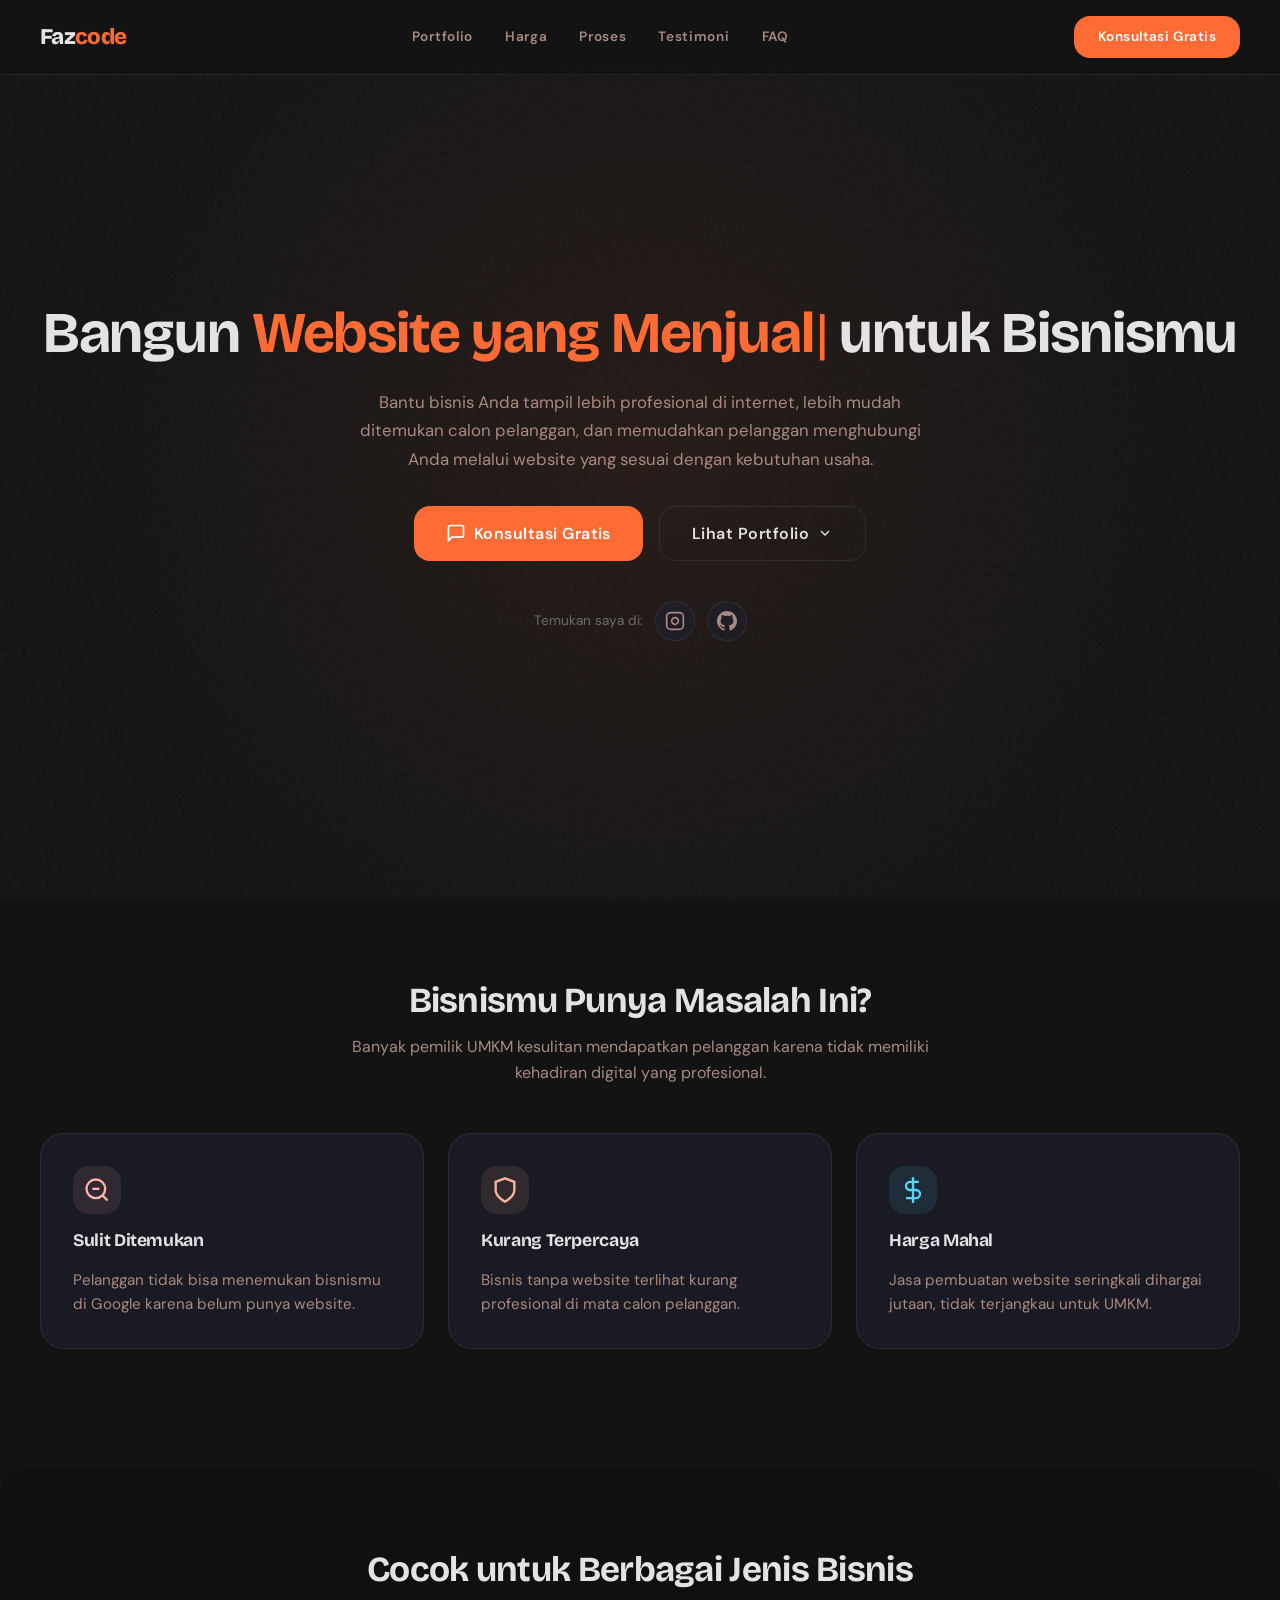
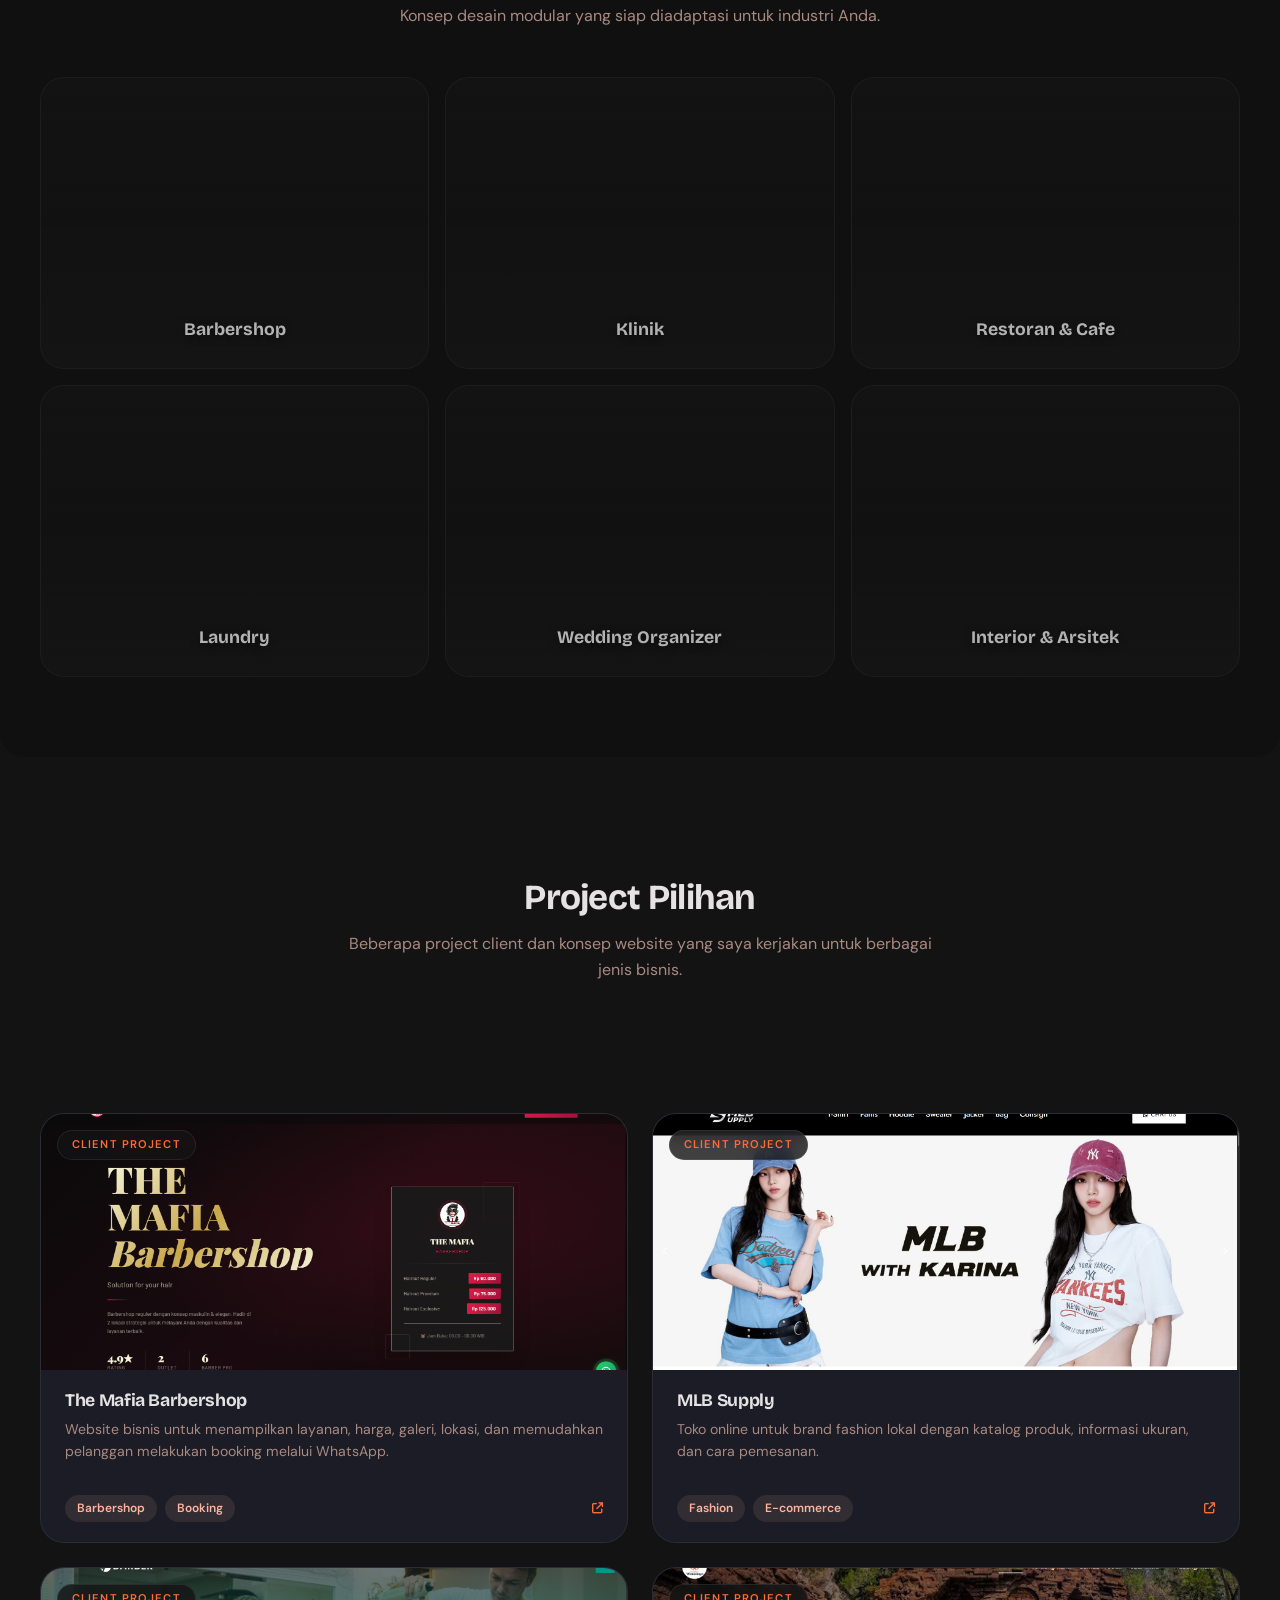
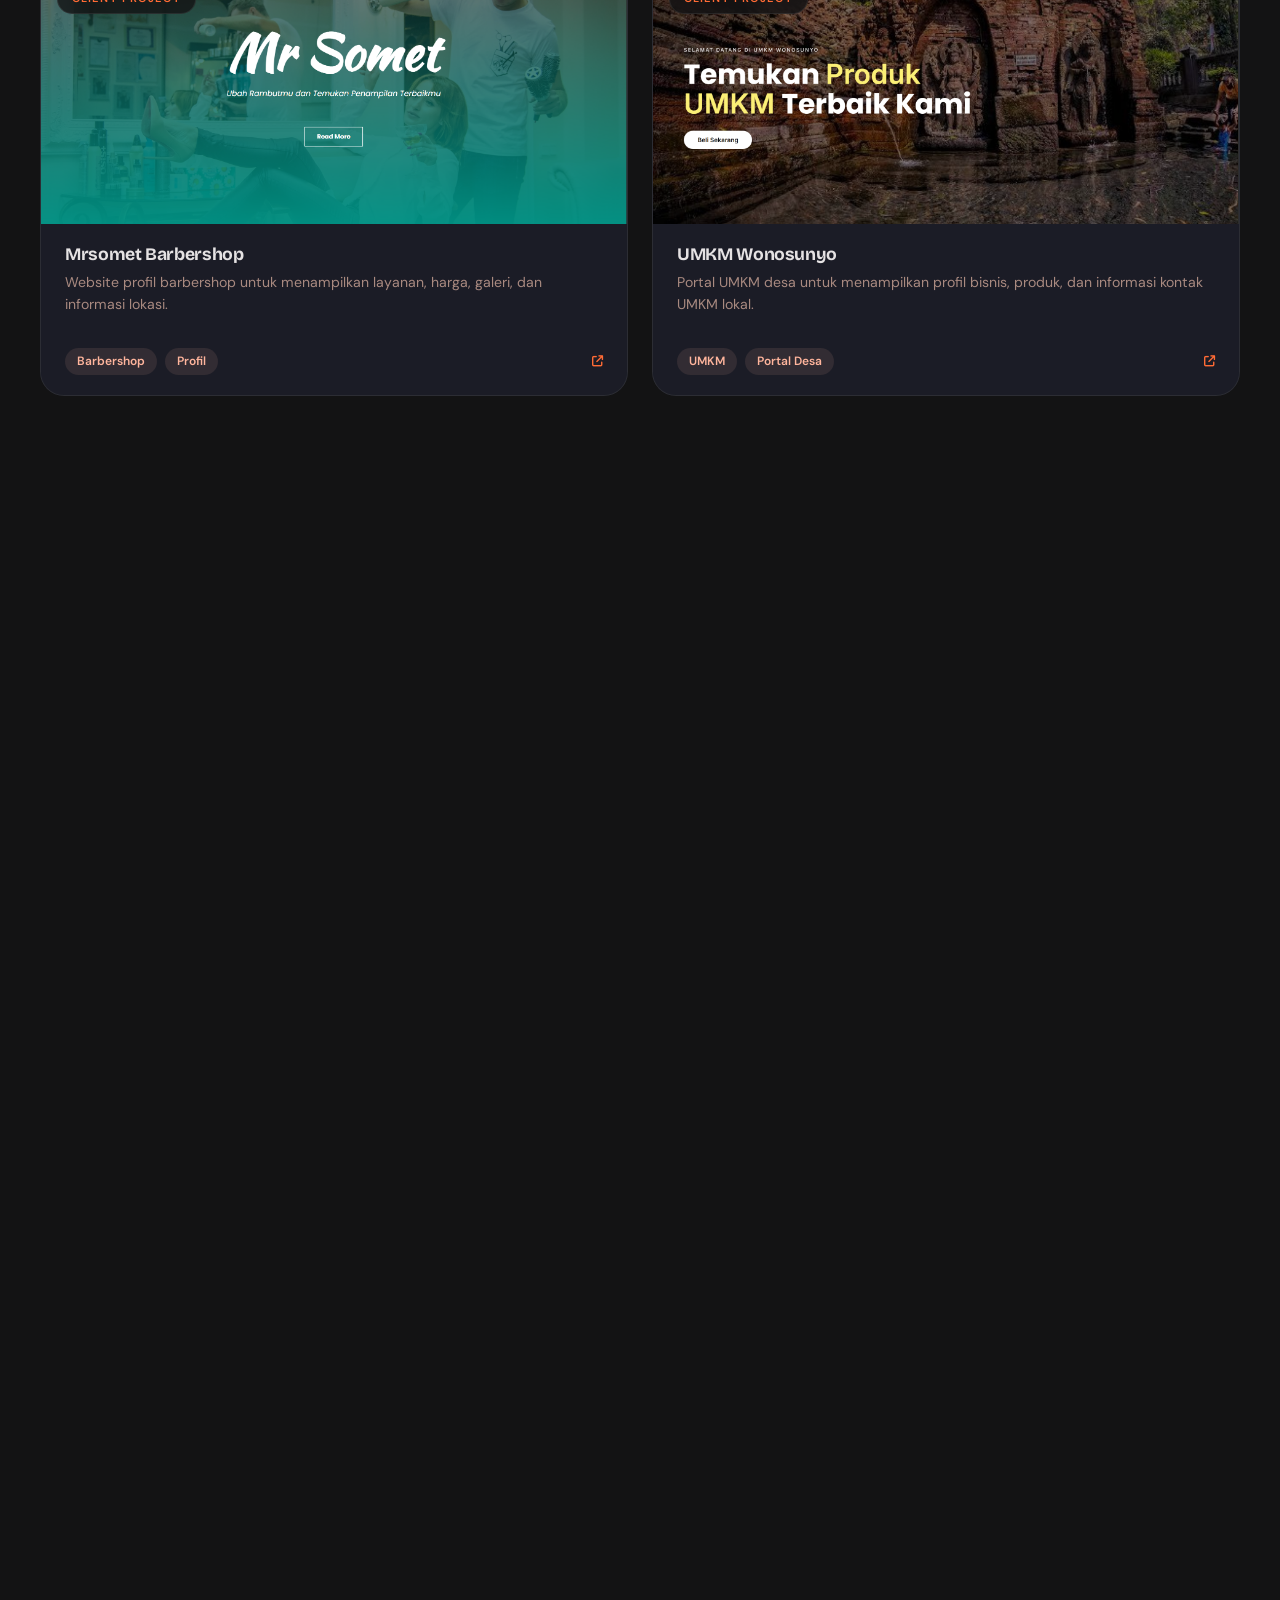
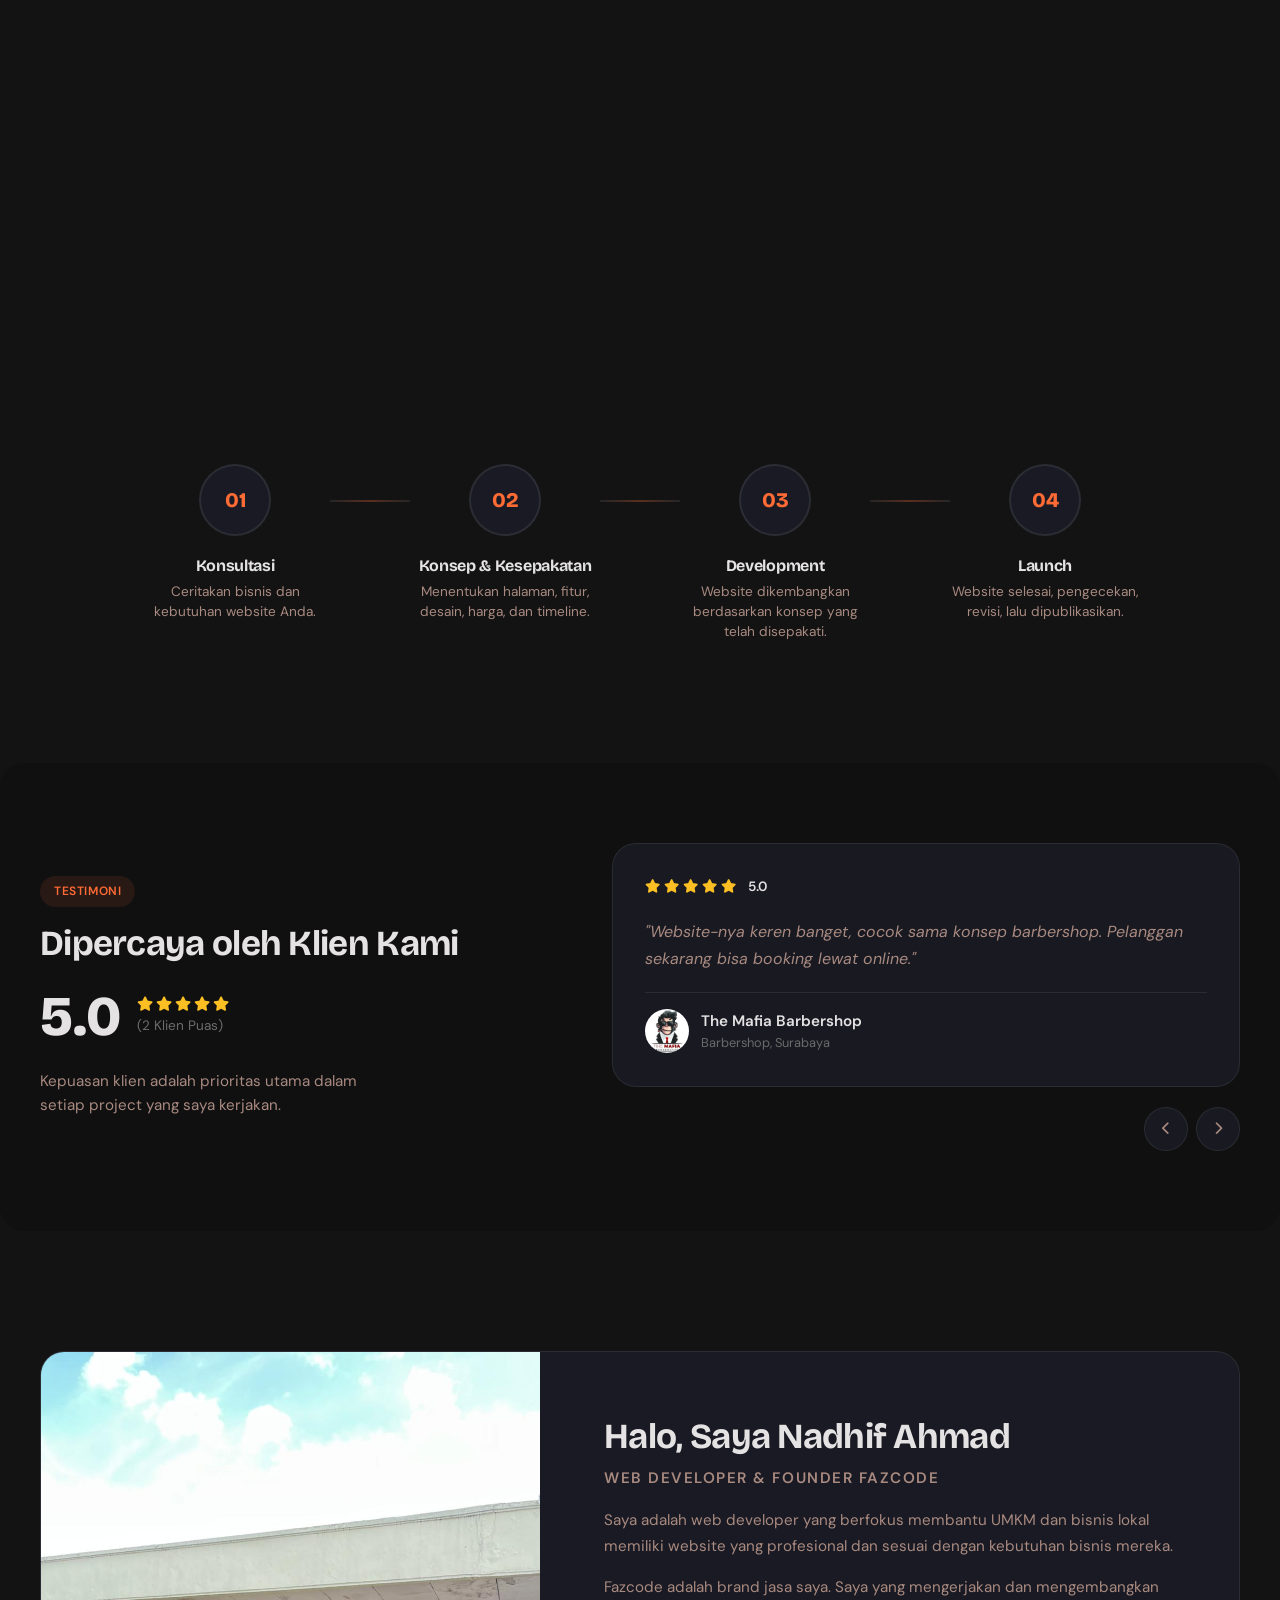
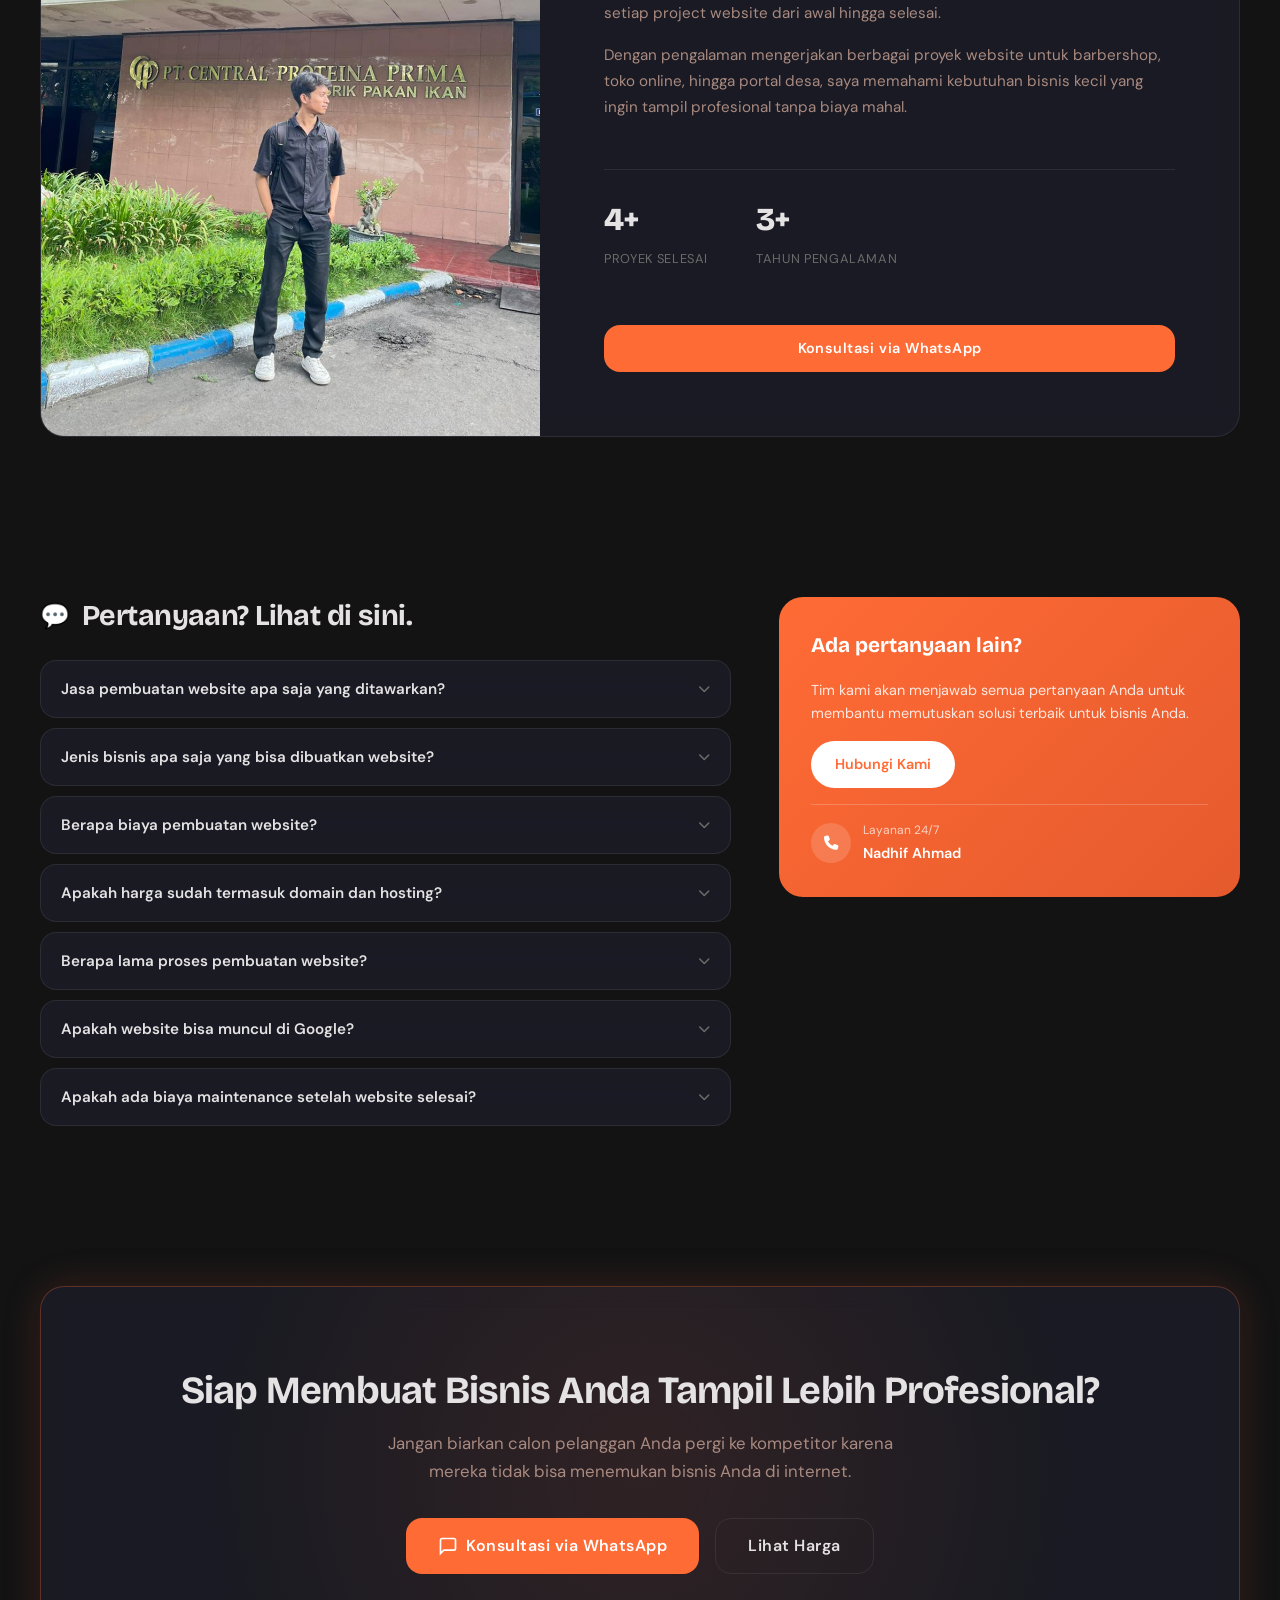
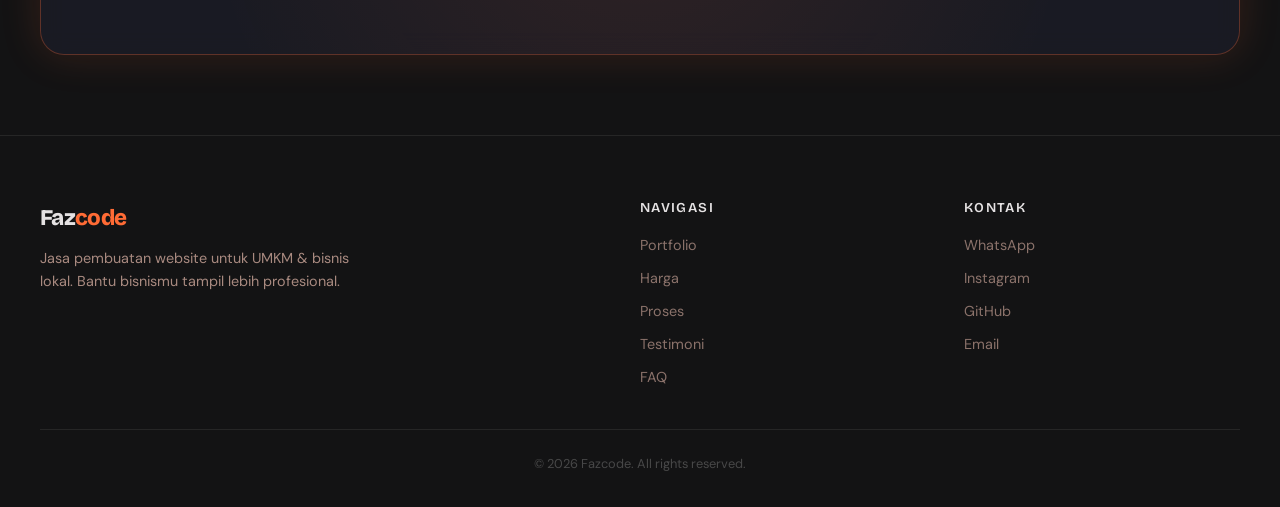
==== commit 2768df5a: "revisi portofolio" ====
--- a/index.html
+++ b/index.html
@@ -20,6 +20,7 @@
   <link rel="preconnect" href="https://fonts.gstatic.com" crossorigin />
   <link href="https://fonts.googleapis.com/css2?family=Bricolage+Grotesque:wght@400;500;600;700;800&family=DM+Sans:wght@400;500;600;700&family=JetBrains+Mono:wght@400;500&display=swap" rel="stylesheet" />
   <link rel="stylesheet" href="style.css" />
+  <link rel="stylesheet" href="https://cdnjs.cloudflare.com/ajax/libs/font-awesome/6.5.1/css/all.min.css" />
 </head>
 <body>
 
@@ -123,86 +124,33 @@
     <div class="container">
       <div class="section-header reveal">
         <h2>Cocok untuk Berbagai Jenis Bisnis</h2>
+        <p class="section-desc">Konsep desain modular yang siap diadaptasi untuk industri Anda.</p>
       </div>
       <div class="industry-grid reveal">
-        <div class="industry-card" data-industry="barbershop">
-          <div class="industry-icon">
-            <svg width="22" height="22" viewBox="0 0 24 24" fill="none" stroke="currentColor" stroke-width="1.5" stroke-linecap="round" stroke-linejoin="round"><path d="M5.5 5.5A2 2 0 0 1 7 4h10a2 2 0 0 1 2 2v1c0 1.1-.9 2-2 2h-1l-3 9H9L6 9H5a2 2 0 0 1-2-2V7c0-1.1.9-2 2-2z"/><line x1="12" y1="4" x2="12" y2="7"/><line x1="7" y1="11" x2="17" y2="11"/></svg>
-          </div>
-          <h3>Barbershop</h3>
-          <p>Layanan, harga, booking, lokasi</p>
-        </div>
-        <div class="industry-card" data-industry="klinik">
-          <div class="industry-icon">
-            <svg width="22" height="22" viewBox="0 0 24 24" fill="none" stroke="currentColor" stroke-width="1.5" stroke-linecap="round" stroke-linejoin="round"><path d="M22 12h-4l-3 9L9 3l-3 9H2"/></svg>
-          </div>
-          <h3>Klinik</h3>
-          <p>Profil dokter, jadwal, layanan</p>
-        </div>
-        <div class="industry-card" data-industry="restoran">
-          <div class="industry-icon">
-            <svg width="22" height="22" viewBox="0 0 24 24" fill="none" stroke="currentColor" stroke-width="1.5" stroke-linecap="round" stroke-linejoin="round"><path d="M18 8h1a4 4 0 0 1 0 8h-1"/><path d="M2 8h16v9a4 4 0 0 1-4 4H6a4 4 0 0 1-4-4V8z"/><line x1="6" y1="1" x2="6" y2="4"/><line x1="10" y1="1" x2="10" y2="4"/><line x1="14" y1="1" x2="14" y2="4"/></svg>
-          </div>
-          <h3>Restoran & Cafe</h3>
-          <p>Menu, harga, reservasi, lokasi</p>
-        </div>
-        <div class="industry-card" data-industry="laundry">
-          <div class="industry-icon">
-            <svg width="22" height="22" viewBox="0 0 24 24" fill="none" stroke="currentColor" stroke-width="1.5" stroke-linecap="round" stroke-linejoin="round"><rect x="4" y="2" width="16" height="20" rx="2"/><circle cx="12" cy="14" r="4"/><circle cx="12" cy="14" r="1.5"/><path d="M7 6h.01M7 10h.01"/></svg>
-          </div>
-          <h3>Laundry</h3>
-          <p>Harga, area layanan, WhatsApp</p>
-        </div>
-        <div class="industry-card" data-industry="wedding">
-          <div class="industry-icon">
-            <svg width="22" height="22" viewBox="0 0 24 24" fill="none" stroke="currentColor" stroke-width="1.5" stroke-linecap="round" stroke-linejoin="round"><path d="M12 21.35l-1.45-1.32C5.4 15.36 2 12.28 2 8.5 2 5.42 4.42 3 7.5 3c1.74 0 3.41.81 4.5 2.09C13.09 3.81 14.76 3 16.5 3 19.58 3 22 5.42 22 8.5c0 3.78-3.4 6.86-8.55 11.54L12 21.35z"/></svg>
-          </div>
-          <h3>Wedding Organizer</h3>
-          <p>Galeri, paket, kontak</p>
-        </div>
-        <div class="industry-card" data-industry="interior">
-          <div class="industry-icon">
-            <svg width="22" height="22" viewBox="0 0 24 24" fill="none" stroke="currentColor" stroke-width="1.5" stroke-linecap="round" stroke-linejoin="round"><rect x="3" y="3" width="7" height="7"/><rect x="14" y="3" width="7" height="7"/><rect x="14" y="14" width="7" height="7"/><rect x="3" y="14" width="7" height="7"/></svg>
-          </div>
-          <h3>Interior & Arsitek</h3>
-          <p>Portfolio, testimoni, profil</p>
-        </div>
-      </div>
-    </div>
-  </section>
-
-  <!-- ============ DEMO / CONTOH WEBSITE ============ -->
-  <section class="demo" id="demo">
-    <div class="container">
-      <div class="section-header reveal">
-        <h2>Contoh Website Berdasarkan Industri</h2>
-        <p class="section-desc">Beberapa contoh konsep website yang dapat disesuaikan dengan kebutuhan berbagai jenis bisnis.</p>
-      </div>
-      <div class="demo-grid reveal">
-        <div class="demo-card-item">
-          <div class="demo-card-icon">
-            <svg width="32" height="32" viewBox="0 0 24 24" fill="none" stroke="currentColor" stroke-width="1.5" stroke-linecap="round" stroke-linejoin="round"><path d="M5.5 5.5A2 2 0 0 1 7 4h10a2 2 0 0 1 2 2v1c0 1.1-.9 2-2 2h-1l-3 9H9L6 9H5a2 2 0 0 1-2-2V7c0-1.1.9-2 2-2z"/><line x1="12" y1="4" x2="12" y2="7"/><line x1="7" y1="11" x2="17" y2="11"/></svg>
-          </div>
-          <h3>Barbershop</h3>
-          <p>Website profil barbershop dengan galeri, daftar harga, dan tombol booking via WhatsApp.</p>
-          <span class="demo-badge">Konsep</span>
-        </div>
-        <div class="demo-card-item">
-          <div class="demo-card-icon">
-            <svg width="32" height="32" viewBox="0 0 24 24" fill="none" stroke="currentColor" stroke-width="1.5" stroke-linecap="round" stroke-linejoin="round"><path d="M22 12h-4l-3 9L9 3l-3 9H2"/></svg>
-          </div>
-          <h3>Klinik</h3>
-          <p>Website klinik dengan profil dokter, jadwal praktik, layanan, dan informasi kontak.</p>
-          <span class="demo-badge">Konsep</span>
-        </div>
-        <div class="demo-card-item">
-          <div class="demo-card-icon">
-            <svg width="32" height="32" viewBox="0 0 24 24" fill="none" stroke="currentColor" stroke-width="1.5" stroke-linecap="round" stroke-linejoin="round"><rect x="4" y="2" width="16" height="20" rx="2"/><circle cx="12" cy="14" r="4"/><circle cx="12" cy="14" r="1.5"/><path d="M7 6h.01M7 10h.01"/></svg>
-          </div>
-          <h3>Laundry</h3>
-          <p>Website laundry dengan daftar harga, area layanan, lokasi, dan WhatsApp langsung.</p>
-          <span class="demo-badge">Konsep</span>
-        </div>
+        <a href="#portfolio" class="industry-card" data-industry="barbershop" style="background-image: url('https://images.unsplash.com/photo-1503951914875-452162b0f3f1?w=600&q=80');">
+          <div class="industry-card-overlay"></div>
+          <span class="industry-card-text">Barbershop</span>
+        </a>
+        <a href="#portfolio" class="industry-card" data-industry="klinik" style="background-image: url('https://images.unsplash.com/photo-1629909613654-28e377c37b09?w=600&q=80');">
+          <div class="industry-card-overlay"></div>
+          <span class="industry-card-text">Klinik</span>
+        </a>
+        <a href="#portfolio" class="industry-card" data-industry="restoran" style="background-image: url('https://images.unsplash.com/photo-1517248135467-4c7edcad34c4?w=600&q=80');">
+          <div class="industry-card-overlay"></div>
+          <span class="industry-card-text">Restoran & Cafe</span>
+        </a>
+        <a href="#portfolio" class="industry-card" data-industry="laundry" style="background-image: url('https://images.unsplash.com/photo-1582735689369-4fe89db7114c?w=600&q=80');">
+          <div class="industry-card-overlay"></div>
+          <span class="industry-card-text">Laundry</span>
+        </a>
+        <a href="#portfolio" class="industry-card" data-industry="wedding" style="background-image: url('https://images.unsplash.com/photo-1519741497674-611481863552?w=600&q=80');">
+          <div class="industry-card-overlay"></div>
+          <span class="industry-card-text">Wedding Organizer</span>
+        </a>
+        <a href="#portfolio" class="industry-card" data-industry="interior" style="background-image: url('https://images.unsplash.com/photo-1618221195710-dd6b41faaea6?w=600&q=80');">
+          <div class="industry-card-overlay"></div>
+          <span class="industry-card-text">Interior & Arsitek</span>
+        </a>
       </div>
     </div>
   </section>
@@ -211,33 +159,38 @@
   <section class="portfolio" id="portfolio">
     <div class="container">
       <div class="section-header reveal">
-        <h2>Contoh Website yang Pernah Saya Kerjakan</h2>
-        <p class="section-desc">Beberapa project dan konsep website yang saya kerjakan untuk berbagai jenis bisnis.</p>
+        <h2>Project Pilihan</h2>
+        <p class="section-desc">Beberapa project client dan konsep website yang saya kerjakan untuk berbagai jenis bisnis.</p>
       </div>
       <div class="portfolio-filters reveal">
         <button class="filter-btn active" data-filter="all">Semua</button>
         <button class="filter-btn" data-filter="barbershop">Barbershop</button>
         <button class="filter-btn" data-filter="fashion">Fashion</button>
         <button class="filter-btn" data-filter="umkm">UMKM</button>
+        <button class="filter-btn" data-filter="klinik">Klinik</button>
+        <button class="filter-btn" data-filter="laundry">Laundry</button>
       </div>
       <div class="portfolio-grid" id="portfolioGrid">
+        <!-- Client Projects -->
         <div class="portfolio-card reveal" data-category="barbershop">
           <div class="portfolio-img">
             <img src="images/themafia.png" alt="The Mafia Barbershop" loading="lazy" />
-            <div class="portfolio-overlay">
-              <a href="https://themafiabarbershop.com" target="_blank" rel="noopener" class="portfolio-link">
-                <svg width="20" height="20" viewBox="0 0 24 24" fill="none" stroke="currentColor" stroke-width="2"><path d="M18 13v6a2 2 0 0 1-2 2H5a2 2 0 0 1-2-2V8a2 2 0 0 1 2-2h6"/><polyline points="15 3 21 3 21 9"/><line x1="10" y1="14" x2="21" y2="3"/></svg>
-                Kunjungi
-              </a>
-            </div>
             <span class="portfolio-badge">Client Project</span>
           </div>
           <div class="portfolio-info">
             <h3>The Mafia Barbershop</h3>
-            <p>Website bisnis untuk menampilkan layanan, harga, galeri, lokasi, dan memudahkan pelanggan melakukan booking melalui WhatsApp.</p>
-            <div class="portfolio-tags">
-              <span class="tag">Barbershop</span>
-              <span class="tag">Booking</span>
+            <div class="portfolio-desc-wrap">
+              <p class="portfolio-desc">Website bisnis untuk menampilkan layanan, harga, galeri, lokasi, dan memudahkan pelanggan melakukan booking melalui WhatsApp.</p>
+              <button class="portfolio-more" onclick="toggleDesc(this)">Selengkapnya</button>
+            </div>
+            <div class="portfolio-bottom">
+              <div class="portfolio-tags">
+                <span class="tag">Barbershop</span>
+                <span class="tag">Booking</span>
+              </div>
+              <a href="https://themafiabarbershop.com" target="_blank" rel="noopener" class="portfolio-link">
+                <i class="fa-solid fa-arrow-up-right-from-square"></i>
+              </a>
             </div>
           </div>
         </div>
@@ -245,20 +198,22 @@
         <div class="portfolio-card reveal" data-category="fashion">
           <div class="portfolio-img">
             <img src="images/mlb.jpg" alt="MLB Supply" loading="lazy" />
-            <div class="portfolio-overlay">
-              <a href="https://mlbsupply.my.id" target="_blank" rel="noopener" class="portfolio-link">
-                <svg width="20" height="20" viewBox="0 0 24 24" fill="none" stroke="currentColor" stroke-width="2"><path d="M18 13v6a2 2 0 0 1-2 2H5a2 2 0 0 1-2-2V8a2 2 0 0 1 2-2h6"/><polyline points="15 3 21 3 21 9"/><line x1="10" y1="14" x2="21" y2="3"/></svg>
-                Kunjungi
-              </a>
-            </div>
             <span class="portfolio-badge">Client Project</span>
           </div>
           <div class="portfolio-info">
             <h3>MLB Supply</h3>
-            <p>Toko online untuk brand fashion lokal dengan katalog produk, informasi ukuran, dan cara pemesanan.</p>
-            <div class="portfolio-tags">
-              <span class="tag">Fashion</span>
-              <span class="tag">E-commerce</span>
+            <div class="portfolio-desc-wrap">
+              <p class="portfolio-desc">Toko online untuk brand fashion lokal dengan katalog produk, informasi ukuran, dan cara pemesanan.</p>
+              <button class="portfolio-more" onclick="toggleDesc(this)">Selengkapnya</button>
+            </div>
+            <div class="portfolio-bottom">
+              <div class="portfolio-tags">
+                <span class="tag">Fashion</span>
+                <span class="tag">E-commerce</span>
+              </div>
+              <a href="https://mlbsupply.my.id" target="_blank" rel="noopener" class="portfolio-link">
+                <i class="fa-solid fa-arrow-up-right-from-square"></i>
+              </a>
             </div>
           </div>
         </div>
@@ -266,20 +221,22 @@
         <div class="portfolio-card reveal" data-category="barbershop">
           <div class="portfolio-img">
             <img src="images/mrsomet-preview.png" alt="Mrsomet Barbershop" loading="lazy" />
-            <div class="portfolio-overlay">
-              <a href="https://mrsometbarbershop.com" target="_blank" rel="noopener" class="portfolio-link">
-                <svg width="20" height="20" viewBox="0 0 24 24" fill="none" stroke="currentColor" stroke-width="2"><path d="M18 13v6a2 2 0 0 1-2 2H5a2 2 0 0 1-2-2V8a2 2 0 0 1 2-2h6"/><polyline points="15 3 21 3 21 9"/><line x1="10" y1="14" x2="21" y2="3"/></svg>
-                Kunjungi
-              </a>
-            </div>
             <span class="portfolio-badge">Client Project</span>
           </div>
           <div class="portfolio-info">
             <h3>Mrsomet Barbershop</h3>
-            <p>Website profil barbershop untuk menampilkan layanan, harga, galeri, dan informasi lokasi.</p>
-            <div class="portfolio-tags">
-              <span class="tag">Barbershop</span>
-              <span class="tag">Profil</span>
+            <div class="portfolio-desc-wrap">
+              <p class="portfolio-desc">Website profil barbershop untuk menampilkan layanan, harga, galeri, dan informasi lokasi.</p>
+              <button class="portfolio-more" onclick="toggleDesc(this)">Selengkapnya</button>
+            </div>
+            <div class="portfolio-bottom">
+              <div class="portfolio-tags">
+                <span class="tag">Barbershop</span>
+                <span class="tag">Profil</span>
+              </div>
+              <a href="https://mrsometbarbershop.com" target="_blank" rel="noopener" class="portfolio-link">
+                <i class="fa-solid fa-arrow-up-right-from-square"></i>
+              </a>
             </div>
           </div>
         </div>
@@ -287,57 +244,89 @@
         <div class="portfolio-card reveal" data-category="umkm">
           <div class="portfolio-img">
             <img src="images/wono1.jpg" alt="UMKM Wonosunyo" loading="lazy" />
-            <div class="portfolio-overlay">
-              <a href="https://umkmwonosunyo.vercel.app" target="_blank" rel="noopener" class="portfolio-link">
-                <svg width="20" height="20" viewBox="0 0 24 24" fill="none" stroke="currentColor" stroke-width="2"><path d="M18 13v6a2 2 0 0 1-2 2H5a2 2 0 0 1-2-2V8a2 2 0 0 1 2-2h6"/><polyline points="15 3 21 3 21 9"/><line x1="10" y1="14" x2="21" y2="3"/></svg>
-                Kunjungi
-              </a>
-            </div>
             <span class="portfolio-badge">Client Project</span>
           </div>
           <div class="portfolio-info">
             <h3>UMKM Wonosunyo</h3>
-            <p>Portal UMKM desa untuk menampilkan profil bisnis, produk, dan informasi kontak UMKM lokal.</p>
-            <div class="portfolio-tags">
-              <span class="tag">UMKM</span>
-              <span class="tag">Portal Desa</span>
-            </div>
-          </div>
-        </div>
-      </div>
-    </div>
-  </section>
-
-  <!-- ============ DEMO / BEFORE-AFTER ============ -->
-  <section class="demo" id="perbandingan">
-    <div class="container">
-      <div class="section-header reveal">
-        <h2>Sebelum & Sesudah Punya Website</h2>
-        <p class="section-desc">Lihat perbedaan yang dirasakan setelah memiliki website profesional untuk bisnis.</p>
-      </div>
-      <div class="demo-cards reveal">
-        <div class="demo-card demo-before">
-          <div class="demo-card-header">
-            <span class="demo-label demo-label-before">Sebelum</span>
-          </div>
-          <ul class="demo-list">
-            <li>Pelanggan sulit menemukan bisnis di Google</li>
-            <li>Hanya mengandalkan media sosial saja</li>
-            <li>Tidak ada informasi harga yang jelas</li>
-            <li>Kurang terlihat profesional</li>
-          </ul>
-        </div>
-        <div class="demo-card demo-after">
-          <div class="demo-card-header">
-            <span class="demo-label demo-label-after">Sesudah</span>
-          </div>
-          <ul class="demo-list">
-            <li>Muncul di pencarian Google</li>
-            <li>Bisa diakses kapan saja, 24/7</li>
-            <li>Informasi bisnis lengkap & rapi</li>
-            <li>Tampil profesional & terpercaya</li>
-          </ul>
-        </div>
+            <div class="portfolio-desc-wrap">
+              <p class="portfolio-desc">Portal UMKM desa untuk menampilkan profil bisnis, produk, dan informasi kontak UMKM lokal.</p>
+              <button class="portfolio-more" onclick="toggleDesc(this)">Selengkapnya</button>
+            </div>
+            <div class="portfolio-bottom">
+              <div class="portfolio-tags">
+                <span class="tag">UMKM</span>
+                <span class="tag">Portal Desa</span>
+              </div>
+              <a href="https://umkmwonosunyo.vercel.app" target="_blank" rel="noopener" class="portfolio-link">
+                <i class="fa-solid fa-arrow-up-right-from-square"></i>
+              </a>
+            </div>
+          </div>
+        </div>
+
+        <!-- Konsep / Demo -->
+        <div class="portfolio-card reveal" data-category="barbershop">
+          <div class="portfolio-img">
+            <img src="https://images.unsplash.com/photo-1503951914875-452162b0f3f1?w=600&q=80" alt="Konsep Barbershop" loading="lazy" />
+            <span class="portfolio-badge portfolio-badge-demo">Konsep</span>
+          </div>
+          <div class="portfolio-info">
+            <h3>Barbershop</h3>
+            <div class="portfolio-desc-wrap">
+              <p class="portfolio-desc">Website profil barbershop dengan galeri, daftar harga, dan tombol booking via WhatsApp.</p>
+              <button class="portfolio-more" onclick="toggleDesc(this)">Selengkapnya</button>
+            </div>
+            <div class="portfolio-bottom">
+              <div class="portfolio-tags">
+                <span class="tag">Barbershop</span>
+                <span class="tag">Booking</span>
+              </div>
+            </div>
+          </div>
+        </div>
+
+        <div class="portfolio-card reveal" data-category="klinik">
+          <div class="portfolio-img">
+            <img src="https://images.unsplash.com/photo-1629909613654-28e377c37b09?w=600&q=80" alt="Konsep Klinik" loading="lazy" />
+            <span class="portfolio-badge portfolio-badge-demo">Konsep</span>
+          </div>
+          <div class="portfolio-info">
+            <h3>Klinik</h3>
+            <div class="portfolio-desc-wrap">
+              <p class="portfolio-desc">Website klinik dengan profil dokter, jadwal praktik, layanan, dan informasi kontak.</p>
+              <button class="portfolio-more" onclick="toggleDesc(this)">Selengkapnya</button>
+            </div>
+            <div class="portfolio-bottom">
+              <div class="portfolio-tags">
+                <span class="tag">Klinik</span>
+                <span class="tag">Profil Dokter</span>
+              </div>
+            </div>
+          </div>
+        </div>
+
+        <div class="portfolio-card reveal" data-category="laundry">
+          <div class="portfolio-img">
+            <img src="https://images.unsplash.com/photo-1582735689369-4fe89db7114c?w=600&q=80" alt="Konsep Laundry" loading="lazy" />
+            <span class="portfolio-badge portfolio-badge-demo">Konsep</span>
+          </div>
+          <div class="portfolio-info">
+            <h3>Laundry</h3>
+            <div class="portfolio-desc-wrap">
+              <p class="portfolio-desc">Website laundry dengan daftar harga, area layanan, lokasi, dan WhatsApp langsung.</p>
+              <button class="portfolio-more" onclick="toggleDesc(this)">Selengkapnya</button>
+            </div>
+            <div class="portfolio-bottom">
+              <div class="portfolio-tags">
+                <span class="tag">Laundry</span>
+                <span class="tag">Harga</span>
+              </div>
+            </div>
+          </div>
+        </div>
+      </div>
+      <div class="portfolio-more reveal">
+        <button class="btn btn-outline" id="showMoreBtn">Tampilkan Semua <i class="fa-solid fa-chevron-down"></i></button>
       </div>
     </div>
   </section>
@@ -346,8 +335,8 @@
   <section class="pricing" id="harga">
     <div class="container">
       <div class="section-header reveal">
-        <h2>Pilih Paket yang Cocok untuk Bisnismu</h2>
-        <p class="section-desc">Harga di atas merupakan biaya pembuatan website. Domain dan hosting merupakan biaya terpisah.</p>
+        <h2>Investasi Digital Bisnismu</h2>
+        <p class="section-desc">Pilih paket yang sesuai dengan skala dan kebutuhan bisnis Anda.</p>
       </div>
       <div class="pricing-grid reveal">
         <div class="pricing-card">
@@ -457,35 +446,44 @@
     <div class="container">
       <div class="section-header reveal">
         <h2>Keunggulan yang Ditawarkan</h2>
-      </div>
-      <div class="benefits-grid reveal">
-        <div class="benefit-card">
-          <div class="benefit-icon">
-            <svg width="24" height="24" viewBox="0 0 24 24" fill="none" stroke="currentColor" stroke-width="2"><circle cx="12" cy="12" r="10"/><polyline points="12 6 12 12 16 14"/></svg>
-          </div>
-          <h3>Pengerjaan Cepat</h3>
-          <p>Website sederhana umumnya selesai dalam 3–7 hari kerja, sesuai jumlah halaman dan fitur.</p>
-        </div>
-        <div class="benefit-card">
-          <div class="benefit-icon">
-            <svg width="24" height="24" viewBox="0 0 24 24" fill="none" stroke="currentColor" stroke-width="2"><path d="M12 22s8-4 8-10V5l-8-3-8 3v7c0 6 8 10 8 10z"/></svg>
-          </div>
-          <h3>Desain Profesional</h3>
-          <p>Tampilan modern dan responsif di semua perangkat, dari mobile hingga desktop.</p>
-        </div>
-        <div class="benefit-card">
-          <div class="benefit-icon">
-            <svg width="24" height="24" viewBox="0 0 24 24" fill="none" stroke="currentColor" stroke-width="2"><path d="M1 12s4-8 11-8 11 8 11 8-4 8-11 8-11-8-11-8z"/><circle cx="12" cy="12" r="3"/></svg>
-          </div>
-          <h3>SEO Friendly</h3>
-          <p>Website dibuat dengan struktur SEO dasar untuk membantu bisnis lebih mudah ditemukan melalui mesin pencari.</p>
-        </div>
-        <div class="benefit-card">
-          <div class="benefit-icon">
-            <svg width="24" height="24" viewBox="0 0 24 24" fill="none" stroke="currentColor" stroke-width="2"><path d="M21 15a2 2 0 0 1-2 2H7l-4 4V5a2 2 0 0 1 2-2h14a2 2 0 0 1 2 2z"/></svg>
-          </div>
-          <h3>Support Sesuai Kesepakatan</h3>
-          <p>Saya siap membantu Anda selama masa support yang telah disepakati.</p>
+        <p class="section-desc">Mengapa memilih Fazcode untuk kebutuhan website bisnis Anda.</p>
+      </div>
+      <div class="benefits-bento reveal">
+        <div class="benefit-card benefit-large">
+          <div class="benefit-icon-wrap benefit-icon-orange">
+            <i class="fa-solid fa-bolt"></i>
+          </div>
+          <div class="benefit-content">
+            <h3>Pengerjaan Cepat</h3>
+            <p>Website sederhana umumnya selesai dalam 3–7 hari kerja, sesuai jumlah halaman dan fitur yang dibutuhkan.</p>
+          </div>
+        </div>
+        <div class="benefit-card benefit-large">
+          <div class="benefit-icon-wrap benefit-icon-blue">
+            <i class="fa-solid fa-wand-magic-sparkles"></i>
+          </div>
+          <div class="benefit-content">
+            <h3>Desain Profesional</h3>
+            <p>Tampilan modern dan responsif di semua perangkat, dari mobile hingga desktop.</p>
+          </div>
+        </div>
+        <div class="benefit-card benefit-small">
+          <div class="benefit-icon-wrap benefit-icon-green">
+            <i class="fa-solid fa-magnifying-glass-chart"></i>
+          </div>
+          <div class="benefit-content">
+            <h3>SEO Friendly</h3>
+            <p>Struktur SEO dasar untuk membantu bisnis lebih mudah ditemukan di mesin pencari.</p>
+          </div>
+        </div>
+        <div class="benefit-card benefit-small">
+          <div class="benefit-icon-wrap benefit-icon-purple">
+            <i class="fa-solid fa-headset"></i>
+          </div>
+          <div class="benefit-content">
+            <h3>Support Terpercaya</h3>
+            <p>Bantuan selama masa support yang telah disepakati sesuai paket.</p>
+          </div>
         </div>
       </div>
     </div>
@@ -496,38 +494,46 @@
     <div class="container">
       <div class="section-header reveal">
         <h2>Bagaimana Prosesnya?</h2>
-        <p class="section-desc">4 langkah sederhana untuk memiliki website bisnis Anda.</p>
-      </div>
-      <div class="process-timeline reveal">
+        <p class="section-desc">Langkah mudah untuk mendapatkan website profesional untuk bisnis Anda.</p>
+      </div>
+      <div class="process-flow reveal">
         <div class="process-step">
-          <div class="process-number">01</div>
-          <div class="process-content">
+          <div class="process-node">
+            <div class="process-number">01</div>
+          </div>
+          <div class="process-info">
             <h3>Konsultasi</h3>
             <p>Ceritakan bisnis dan kebutuhan website Anda.</p>
           </div>
         </div>
-        <div class="process-connector"></div>
+        <div class="process-line"></div>
         <div class="process-step">
-          <div class="process-number">02</div>
-          <div class="process-content">
-            <h3>Konsep & Kesepakatan</h3>
+          <div class="process-node">
+            <div class="process-number">02</div>
+          </div>
+          <div class="process-info">
+            <h3>Konsep &amp; Kesepakatan</h3>
             <p>Menentukan halaman, fitur, desain, harga, dan timeline.</p>
           </div>
         </div>
-        <div class="process-connector"></div>
+        <div class="process-line"></div>
         <div class="process-step">
-          <div class="process-number">03</div>
-          <div class="process-content">
+          <div class="process-node">
+            <div class="process-number">03</div>
+          </div>
+          <div class="process-info">
             <h3>Development</h3>
             <p>Website dikembangkan berdasarkan konsep yang telah disepakati.</p>
           </div>
         </div>
-        <div class="process-connector"></div>
+        <div class="process-line"></div>
         <div class="process-step">
-          <div class="process-number">04</div>
-          <div class="process-content">
+          <div class="process-node">
+            <div class="process-number">04</div>
+          </div>
+          <div class="process-info">
             <h3>Launch</h3>
-            <p>Website selesai, dilakukan pengecekan dan revisi sesuai kesepakatan, lalu dipublikasikan.</p>
+            <p>Website selesai, pengecekan, revisi, lalu dipublikasikan.</p>
           </div>
         </div>
       </div>
@@ -537,43 +543,54 @@
   <!-- ============ TESTIMONIALS ============ -->
   <section class="testimonials" id="testimoni">
     <div class="container">
-      <div class="section-header reveal">
-        <h2>Apa Kata Klien?</h2>
-      </div>
-      <div class="testimonials-grid reveal">
-        <div class="testimonial-card">
-          <div class="testimonial-stars">
-            <svg width="16" height="16" viewBox="0 0 24 24" fill="var(--accent)" stroke="none"><polygon points="12 2 15.09 8.26 22 9.27 17 14.14 18.18 21.02 12 17.77 5.82 21.02 7 14.14 2 9.27 8.91 8.26 12 2"/></svg>
-            <svg width="16" height="16" viewBox="0 0 24 24" fill="var(--accent)" stroke="none"><polygon points="12 2 15.09 8.26 22 9.27 17 14.14 18.18 21.02 12 17.77 5.82 21.02 7 14.14 2 9.27 8.91 8.26 12 2"/></svg>
-            <svg width="16" height="16" viewBox="0 0 24 24" fill="var(--accent)" stroke="none"><polygon points="12 2 15.09 8.26 22 9.27 17 14.14 18.18 21.02 12 17.77 5.82 21.02 7 14.14 2 9.27 8.91 8.26 12 2"/></svg>
-            <svg width="16" height="16" viewBox="0 0 24 24" fill="var(--accent)" stroke="none"><polygon points="12 2 15.09 8.26 22 9.27 17 14.14 18.18 21.02 12 17.77 5.82 21.02 7 14.14 2 9.27 8.91 8.26 12 2"/></svg>
-            <svg width="16" height="16" viewBox="0 0 24 24" fill="var(--accent)" stroke="none"><polygon points="12 2 15.09 8.26 22 9.27 17 14.14 18.18 21.02 12 17.77 5.82 21.02 7 14.14 2 9.27 8.91 8.26 12 2"/></svg>
-          </div>
-          <p class="testimonial-text">"Website-nya keren banget, cocok sama konsep barbershop. Pelanggan sekarang bisa booking lewat online."</p>
-          <div class="testimonial-author">
-            <img src="images/themafia-logo.jpg" alt="The Mafia Barbershop" class="testimonial-avatar" loading="lazy" />
-            <div>
-              <span class="testimonial-name">The Mafia Barbershop</span>
-              <span class="testimonial-role">Barbershop, Sidoarjo</span>
-            </div>
-          </div>
-        </div>
-
-        <div class="testimonial-card">
-          <div class="testimonial-stars">
-            <svg width="16" height="16" viewBox="0 0 24 24" fill="var(--accent)" stroke="none"><polygon points="12 2 15.09 8.26 22 9.27 17 14.14 18.18 21.02 12 17.77 5.82 21.02 7 14.14 2 9.27 8.91 8.26 12 2"/></svg>
-            <svg width="16" height="16" viewBox="0 0 24 24" fill="var(--accent)" stroke="none"><polygon points="12 2 15.09 8.26 22 9.27 17 14.14 18.18 21.02 12 17.77 5.82 21.02 7 14.14 2 9.27 8.91 8.26 12 2"/></svg>
-            <svg width="16" height="16" viewBox="0 0 24 24" fill="var(--accent)" stroke="none"><polygon points="12 2 15.09 8.26 22 9.27 17 14.14 18.18 21.02 12 17.77 5.82 21.02 7 14.14 2 9.27 8.91 8.26 12 2"/></svg>
-            <svg width="16" height="16" viewBox="0 0 24 24" fill="var(--accent)" stroke="none"><polygon points="12 2 15.09 8.26 22 9.27 17 14.14 18.18 21.02 12 17.77 5.82 21.02 7 14.14 2 9.27 8.91 8.26 12 2"/></svg>
-            <svg width="16" height="16" viewBox="0 0 24 24" fill="var(--accent)" stroke="none"><polygon points="12 2 15.09 8.26 22 9.27 17 14.14 18.18 21.02 12 17.77 5.82 21.02 7 14.14 2 9.27 8.91 8.26 12 2"/></svg>
-          </div>
-          <p class="testimonial-text">"Prosesnya cepat dan hasilnya sesuai permintaan. Sangat recommended untuk UMKM!"</p>
-          <div class="testimonial-author">
-            <div class="testimonial-avatar-placeholder">M</div>
-            <div>
-              <span class="testimonial-name">MLB Supply</span>
-              <span class="testimonial-role">Fashion Retail</span>
-            </div>
+      <div class="testimonials-layout reveal">
+        <!-- Kiri: Rating -->
+        <div class="testimonials-left">
+          <span class="testimonials-badge">Testimoni</span>
+          <h2>Dipercaya oleh Klien Kami</h2>
+          <div class="testimonials-rating">
+            <span class="rating-number">5.0</span>
+            <div class="rating-detail">
+              <div class="rating-stars">
+                <i class="fa-solid fa-star"></i>
+                <i class="fa-solid fa-star"></i>
+                <i class="fa-solid fa-star"></i>
+                <i class="fa-solid fa-star"></i>
+                <i class="fa-solid fa-star"></i>
+              </div>
+              <span class="rating-count">(2 Klien Puas)</span>
+            </div>
+          </div>
+          <p class="testimonials-desc">Kepuasan klien adalah prioritas utama dalam setiap project yang saya kerjakan.</p>
+        </div>
+
+        <!-- Kanan: Card Testimonial -->
+        <div class="testimonials-right">
+          <div class="testimonial-card-active" id="testimonialActive">
+            <div class="testimonial-card-stars">
+              <i class="fa-solid fa-star"></i>
+              <i class="fa-solid fa-star"></i>
+              <i class="fa-solid fa-star"></i>
+              <i class="fa-solid fa-star"></i>
+              <i class="fa-solid fa-star"></i>
+              <span class="testimonial-card-rating">5.0</span>
+            </div>
+            <p class="testimonial-card-text" id="testimonialText">"Website-nya keren banget, cocok sama konsep barbershop. Pelanggan sekarang bisa booking lewat online."</p>
+            <div class="testimonial-card-author">
+              <img src="images/themafia-logo.jpg" alt="The Mafia Barbershop" class="testimonial-card-avatar" id="testimonialAvatar" loading="lazy" />
+              <div>
+                <span class="testimonial-card-name" id="testimonialName">The Mafia Barbershop</span>
+                <span class="testimonial-card-role" id="testimonialRole">Barbershop, Surabaya</span>
+              </div>
+            </div>
+          </div>
+          <div class="testimonial-nav">
+            <button class="testimonial-nav-btn" id="prevTestimonial" aria-label="Sebelumnya">
+              <i class="fa-solid fa-chevron-left"></i>
+            </button>
+            <button class="testimonial-nav-btn" id="nextTestimonial" aria-label="Selanjutnya">
+              <i class="fa-solid fa-chevron-right"></i>
+            </button>
           </div>
         </div>
       </div>
@@ -589,6 +606,7 @@
         </div>
         <div class="about-content">
           <h2>Halo, Saya Nadhif Ahmad</h2>
+          <p class="about-subtitle">Web Developer &amp; Founder Fazcode</p>
           <p>Saya adalah web developer yang berfokus membantu UMKM dan bisnis lokal memiliki website yang profesional dan sesuai dengan kebutuhan bisnis mereka.</p>
           <p>Fazcode adalah brand jasa saya. Saya yang mengerjakan dan mengembangkan setiap project website dari awal hingga selesai.</p>
           <p>Dengan pengalaman mengerjakan berbagai proyek website untuk barbershop, toko online, hingga portal desa, saya memahami kebutuhan bisnis kecil yang ingin tampil profesional tanpa biaya mahal.</p>
@@ -611,130 +629,98 @@
   <!-- ============ FAQ ============ -->
   <section class="faq" id="faq">
     <div class="container">
-      <div class="section-header reveal">
-        <h2>Pertanyaan yang Sering Diajukan</h2>
-      </div>
-      <div class="faq-list reveal">
-        <div class="faq-item">
-          <button class="faq-question" aria-expanded="false">
-            <span>Berapa biaya pembuatan website?</span>
-            <svg class="faq-icon" width="20" height="20" viewBox="0 0 24 24" fill="none" stroke="currentColor" stroke-width="2"><polyline points="6 9 12 15 18 9"/></svg>
-          </button>
-          <div class="faq-answer">
-            <p>Harga website menyesuaikan kebutuhan dan fitur yang diperlukan. Paket website Fazcode tersedia mulai dari Rp500.000.</p>
-            <p>Untuk kebutuhan yang lebih kompleks seperti booking, dashboard admin, database, atau integrasi sistem, harga akan disesuaikan berdasarkan tingkat kompleksitasnya.</p>
-          </div>
-        </div>
-        <div class="faq-item">
-          <button class="faq-question" aria-expanded="false">
-            <span>Apakah harga website sudah termasuk domain dan hosting?</span>
-            <svg class="faq-icon" width="20" height="20" viewBox="0 0 24 24" fill="none" stroke="currentColor" stroke-width="2"><polyline points="6 9 12 15 18 9"/></svg>
-          </button>
-          <div class="faq-answer">
-            <p>Belum. Harga yang tercantum merupakan biaya pembuatan dan pengembangan website. Domain dan hosting merupakan biaya terpisah karena perlu diperpanjang sesuai periode layanan.</p>
-            <p>Jika belum memiliki domain dan hosting, Fazcode dapat membantu memilih, membeli, dan melakukan konfigurasinya.</p>
-          </div>
-        </div>
-        <div class="faq-item">
-          <button class="faq-question" aria-expanded="false">
-            <span>Apakah saya harus membeli domain dan hosting sendiri?</span>
-            <svg class="faq-icon" width="20" height="20" viewBox="0 0 24 24" fill="none" stroke="currentColor" stroke-width="2"><polyline points="6 9 12 15 18 9"/></svg>
-          </button>
-          <div class="faq-answer">
-            <p>Tidak harus. Jika belum memiliki domain dan hosting, Fazcode dapat membantu mengurusnya.</p>
-            <p>Namun, jika Anda sudah memiliki domain atau hosting sendiri, Fazcode juga dapat menggunakan layanan yang sudah Anda miliki selama kompatibel dengan website yang dibuat.</p>
-          </div>
-        </div>
-        <div class="faq-item">
-          <button class="faq-question" aria-expanded="false">
-            <span>Apakah website bisa muncul di Google?</span>
-            <svg class="faq-icon" width="20" height="20" viewBox="0 0 24 24" fill="none" stroke="currentColor" stroke-width="2"><polyline points="6 9 12 15 18 9"/></svg>
-          </button>
-          <div class="faq-answer">
-            <p>Bisa. Website akan disiapkan dengan SEO dasar agar lebih mudah diindeks oleh mesin pencari seperti Google.</p>
-            <p>Namun, muncul di posisi teratas Google tidak dapat dijamin karena peringkat pencarian dipengaruhi oleh banyak faktor dan membutuhkan proses optimasi berkelanjutan.</p>
-          </div>
-        </div>
-        <div class="faq-item">
-          <button class="faq-question" aria-expanded="false">
-            <span>Apakah website bisa terhubung ke WhatsApp?</span>
-            <svg class="faq-icon" width="20" height="20" viewBox="0 0 24 24" fill="none" stroke="currentColor" stroke-width="2"><polyline points="6 9 12 15 18 9"/></svg>
-          </button>
-          <div class="faq-answer">
-            <p>Bisa. Website dapat dilengkapi tombol WhatsApp sehingga calon pelanggan dapat langsung menghubungi bisnis Anda.</p>
-            <p>Untuk kebutuhan yang lebih khusus, seperti pengiriman nota otomatis setelah transaksi atau integrasi WhatsApp API, dapat didiskusikan dan disesuaikan dengan kebutuhan sistem.</p>
-          </div>
-        </div>
-        <div class="faq-item">
-          <button class="faq-question" aria-expanded="false">
-            <span>Berapa lama proses pembuatan website?</span>
-            <svg class="faq-icon" width="20" height="20" viewBox="0 0 24 24" fill="none" stroke="currentColor" stroke-width="2"><polyline points="6 9 12 15 18 9"/></svg>
-          </button>
-          <div class="faq-answer">
-            <p>Umumnya website sederhana dapat diselesaikan dalam 3–7 hari kerja, tergantung jumlah halaman, fitur, revisi, dan kelengkapan materi yang diberikan.</p>
-            <p>Untuk website dengan fitur khusus atau sistem yang lebih kompleks, waktu pengerjaan akan disepakati terlebih dahulu.</p>
-          </div>
-        </div>
-        <div class="faq-item">
-          <button class="faq-question" aria-expanded="false">
-            <span>Apakah saya bisa request desain dan fitur sendiri?</span>
-            <svg class="faq-icon" width="20" height="20" viewBox="0 0 24 24" fill="none" stroke="currentColor" stroke-width="2"><polyline points="6 9 12 15 18 9"/></svg>
-          </button>
-          <div class="faq-answer">
-            <p>Tentu. Setiap website dapat disesuaikan dengan identitas dan kebutuhan bisnis Anda, mulai dari warna, layout, halaman, hingga fitur tertentu.</p>
-            <p>Sebelum pengerjaan, kebutuhan dan fitur akan didiskusikan terlebih dahulu agar hasil akhirnya sesuai dengan yang disepakati.</p>
-          </div>
-        </div>
-        <div class="faq-item">
-          <button class="faq-question" aria-expanded="false">
-            <span>Bagaimana sistem pembayarannya?</span>
-            <svg class="faq-icon" width="20" height="20" viewBox="0 0 24 24" fill="none" stroke="currentColor" stroke-width="2"><polyline points="6 9 12 15 18 9"/></svg>
-          </button>
-          <div class="faq-answer">
-            <p>Untuk proyek website, pembayaran umumnya menggunakan sistem:</p>
-            <p>50% DP → pengerjaan dimulai<br/>50% pelunasan → setelah website selesai dan telah diperiksa sesuai kesepakatan.</p>
-            <p>Untuk proyek tertentu, sistem pembayaran dapat disesuaikan berdasarkan kesepakatan kedua pihak.</p>
-          </div>
-        </div>
-        <div class="faq-item">
-          <button class="faq-question" aria-expanded="false">
-            <span>Apakah ada biaya maintenance setelah website selesai?</span>
-            <svg class="faq-icon" width="20" height="20" viewBox="0 0 24 24" fill="none" stroke="currentColor" stroke-width="2"><polyline points="6 9 12 15 18 9"/></svg>
-          </button>
-          <div class="faq-answer">
-            <p>Tidak ada biaya maintenance bulanan yang wajib. Biaya rutin biasanya berupa perpanjangan domain dan hosting.</p>
-            <p>Maintenance, update konten, perbaikan, atau pengembangan fitur tambahan bersifat opsional dan dapat didiskusikan sesuai kebutuhan.</p>
-          </div>
-        </div>
-        <div class="faq-item">
-          <button class="faq-question" aria-expanded="false">
-            <span>Bagaimana dengan sistem revisi?</span>
-            <svg class="faq-icon" width="20" height="20" viewBox="0 0 24 24" fill="none" stroke="currentColor" stroke-width="2"><polyline points="6 9 12 15 18 9"/></svg>
-          </button>
-          <div class="faq-answer">
-            <p>Setiap paket memiliki jumlah revisi yang disepakati di awal. Revisi minor dilakukan sesuai batas revisi paket.</p>
-            <p>Perubahan struktur atau penambahan fitur di luar kesepakatan dapat dikenakan biaya tambahan.</p>
-          </div>
-        </div>
-        <div class="faq-item">
-          <button class="faq-question" aria-expanded="false">
-            <span>Bagaimana jika website mengalami error setelah selesai?</span>
-            <svg class="faq-icon" width="20" height="20" viewBox="0 0 24 24" fill="none" stroke="currentColor" stroke-width="2"><polyline points="6 9 12 15 18 9"/></svg>
-          </button>
-          <div class="faq-answer">
-            <p>Setiap website mendapatkan garansi perbaikan untuk error yang berkaitan dengan hasil pengerjaan selama periode garansi yang telah disepakati.</p>
-            <p>Error yang muncul akibat perubahan kode oleh pihak lain, penggunaan yang tidak sesuai, atau penambahan fitur di luar kesepakatan dapat dikenakan biaya tambahan.</p>
-          </div>
-        </div>
-        <div class="faq-item">
-          <button class="faq-question" aria-expanded="false">
-            <span>Saya belum tahu website seperti apa yang saya butuhkan. Apakah bisa konsultasi dulu?</span>
-            <svg class="faq-icon" width="20" height="20" viewBox="0 0 24 24" fill="none" stroke="currentColor" stroke-width="2"><polyline points="6 9 12 15 18 9"/></svg>
-          </button>
-          <div class="faq-answer">
-            <p>Tentu. Anda tidak perlu menentukan semuanya sendiri.</p>
-            <p>Cukup ceritakan jenis bisnis dan kebutuhan Anda. Fazcode akan membantu memberikan rekomendasi struktur halaman, fitur, dan paket website yang paling sesuai dengan kebutuhan bisnis Anda.</p>
-            <p>Konsultasi awal gratis.</p>
+      <div class="faq-layout reveal">
+        <!-- Kiri: FAQ List -->
+        <div class="faq-left">
+          <div class="faq-header">
+            <span class="faq-emoji">💬</span>
+            <h2>Pertanyaan? Lihat di sini.</h2>
+          </div>
+          <div class="faq-list">
+            <div class="faq-item">
+              <button class="faq-question" aria-expanded="false">
+                <span>Jasa pembuatan website apa saja yang ditawarkan?</span>
+                <i class="fa-solid fa-chevron-down faq-icon"></i>
+              </button>
+              <div class="faq-answer">
+                <p>Saya menawarkan jasa pembuatan website untuk UMKM, landing page, company profile, hingga website custom sesuai kebutuhan bisnis Anda.</p>
+              </div>
+            </div>
+            <div class="faq-item">
+              <button class="faq-question" aria-expanded="false">
+                <span>Jenis bisnis apa saja yang bisa dibuatkan website?</span>
+                <i class="fa-solid fa-chevron-down faq-icon"></i>
+              </button>
+              <div class="faq-answer">
+                <p>Saya sudah berpengalaman membuat website untuk barbershop, fashion retail, klinik, laundry, UMKM lokal, dan berbagai jenis bisnis lainnya.</p>
+              </div>
+            </div>
+            <div class="faq-item">
+              <button class="faq-question" aria-expanded="false">
+                <span>Berapa biaya pembuatan website?</span>
+                <i class="fa-solid fa-chevron-down faq-icon"></i>
+              </button>
+              <div class="faq-answer">
+                <p>Harga website menyesuaikan kebutuhan dan fitur yang diperlukan. Paket website Fazcode tersedia mulai dari Rp500.000.</p>
+                <p>Untuk kebutuhan yang lebih kompleks seperti booking, dashboard admin, atau integrasi sistem, harga akan disesuaikan.</p>
+              </div>
+            </div>
+            <div class="faq-item">
+              <button class="faq-question" aria-expanded="false">
+                <span>Apakah harga sudah termasuk domain dan hosting?</span>
+                <i class="fa-solid fa-chevron-down faq-icon"></i>
+              </button>
+              <div class="faq-answer">
+                <p>Belum. Harga yang tercantum merupakan biaya pembuatan website. Domain dan hosting merupakan biaya terpisah karena perlu diperpanjang setiap tahun.</p>
+              </div>
+            </div>
+            <div class="faq-item">
+              <button class="faq-question" aria-expanded="false">
+                <span>Berapa lama proses pembuatan website?</span>
+                <i class="fa-solid fa-chevron-down faq-icon"></i>
+              </button>
+              <div class="faq-answer">
+                <p>Umumnya website sederhana dapat diselesaikan dalam 3–7 hari kerja, tergantung jumlah halaman, fitur, dan kelengkapan materi yang diberikan.</p>
+              </div>
+            </div>
+            <div class="faq-item">
+              <button class="faq-question" aria-expanded="false">
+                <span>Apakah website bisa muncul di Google?</span>
+                <i class="fa-solid fa-chevron-down faq-icon"></i>
+              </button>
+              <div class="faq-answer">
+                <p>Bisa. Website akan disiapkan dengan SEO dasar agar lebih mudah diindeks oleh mesin pencari seperti Google.</p>
+              </div>
+            </div>
+            <div class="faq-item">
+              <button class="faq-question" aria-expanded="false">
+                <span>Apakah ada biaya maintenance setelah website selesai?</span>
+                <i class="fa-solid fa-chevron-down faq-icon"></i>
+              </button>
+              <div class="faq-answer">
+                <p>Tidak ada biaya maintenance bulanan yang wajib. Biaya rutin biasanya berupa perpanjangan domain dan hosting.</p>
+              </div>
+            </div>
+          </div>
+        </div>
+
+        <!-- Kanan: Contact Card -->
+        <div class="faq-right">
+          <div class="faq-contact-card">
+            <p class="faq-contact-title">Ada pertanyaan lain?</p>
+            <p class="faq-contact-desc">Tim kami akan menjawab semua pertanyaan Anda untuk membantu memutuskan solusi terbaik untuk bisnis Anda.</p>
+            <a href="https://wa.me/628975054804" class="faq-contact-btn">
+              Hubungi Kami
+            </a>
+            <div class="faq-contact-footer">
+              <div class="faq-contact-phone">
+                <i class="fa-solid fa-phone"></i>
+                <div>
+                  <span class="faq-contact-label">Layanan 24/7</span>
+                  <span class="faq-contact-value">Nadhif Ahmad</span>
+                </div>
+              </div>
+            </div>
           </div>
         </div>
       </div>
@@ -746,7 +732,7 @@
     <div class="container">
       <div class="final-cta-inner reveal">
         <h2>Siap Membuat Bisnis Anda Tampil Lebih Profesional?</h2>
-        <p>Ceritakan kebutuhan bisnis Anda. Saya akan membantu memberikan rekomendasi website yang sesuai.</p>
+        <p>Jangan biarkan calon pelanggan Anda pergi ke kompetitor karena mereka tidak bisa menemukan bisnis Anda di internet.</p>
         <div class="final-cta-buttons">
           <a href="https://wa.me/628975054804?text=Halo%20Kak%20Nadhif%2C%20saya%20ingin%20konsultasi%20mengenai%20pembuatan%20website" class="btn btn-primary btn-lg" target="_blank" rel="noopener">
             <svg width="20" height="20" viewBox="0 0 24 24" fill="none" stroke="currentColor" stroke-width="2"><path d="M21 15a2 2 0 0 1-2 2H7l-4 4V5a2 2 0 0 1 2-2h14a2 2 0 0 1 2 2z"/></svg>
@@ -779,7 +765,7 @@
           <a href="https://wa.me/628975054804" target="_blank" rel="noopener">WhatsApp</a>
           <a href="https://www.instagram.com/fazcode.id?utm_source=ig_web_button_share_sheet&igsi=ZDNlZDc0MzIxNw==" target="_blank" rel="noopener">Instagram</a>
           <a href="https://github.com/nadhifahmad-loops" target="_blank" rel="noopener">GitHub</a>
-          <a href="mailto:ahmadnadhif2702@gmail.com">Email</a>
+          <a href="mailto:nadhifahmad29@gmail.com">Email</a>
         </div>
       </div>
       <div class="footer-bottom">
--- a/style.css
+++ b/style.css
@@ -1,37 +1,41 @@
 /* =============================================
-   FAZCODE — Business Portfolio
-   CSS Variables & Design System
+   FAZCODE — Glass Morphism Design System
+   Fonts: Bricolage Grotesque + DM Sans
    ============================================= */
 
 :root {
-  --bg: #0c0c0c;
-  --bg-secondary: #111111;
-  --bg-card: #161616;
-  --bg-card-hover: #1e1e1e;
-  --surface: #1a1a1a;
-  --text: #f0f0f0;
-  --text-secondary: #a0a0a0;
+  --bg: #131314;
+  --bg-secondary: #1a1a1b;
+  --bg-card: rgba(30, 33, 46, 0.6);
+  --bg-card-hover: rgba(30, 33, 46, 0.8);
+  --bg-elevated: #1e212e;
+  --surface-container: #201f20;
+  --text: #e5e2e3;
+  --text-secondary: #a98a80;
   --text-muted: #6b6b6b;
-  --accent: #e85d26;
-  --accent-hover: #ff6f3c;
-  --accent-subtle: rgba(232, 93, 38, 0.08);
-  --accent-glow: rgba(232, 93, 38, 0.12);
-  --border: #242424;
-  --border-subtle: #1c1c1c;
-  --success: #22c55e;
+  --accent: #ffb59d;
+  --accent-container: #ff6b35;
+  --accent-hover: #ff7e4f;
+  --accent-subtle: rgba(255, 181, 157, 0.1);
+  --accent-glow: rgba(255, 107, 53, 0.15);
+  --tertiary: #59d5fb;
+  --error: #ffb4ab;
+  --glass-border: rgba(255, 255, 255, 0.08);
+  --border: #353436;
+  --border-subtle: rgba(255, 255, 255, 0.06);
   --font-heading: 'Bricolage Grotesque', system-ui, -apple-system, sans-serif;
   --font-body: 'DM Sans', system-ui, -apple-system, sans-serif;
-  --font-mono: 'JetBrains Mono', monospace;
-  --radius-sm: 8px;
-  --radius: 12px;
-  --radius-lg: 16px;
-  --radius-xl: 20px;
-  --shadow: 0 2px 8px rgba(0,0,0,0.3);
-  --shadow-lg: 0 8px 32px rgba(0,0,0,0.4);
-  --shadow-accent: 0 4px 20px rgba(232,93,38,0.15);
+  --radius: 8px;
+  --radius-lg: 12px;
+  --radius-xl: 16px;
+  --radius-2xl: 24px;
+  --shadow-glow: 0 0 40px rgba(255, 107, 53, 0.15);
   --transition: 0.3s cubic-bezier(0.4, 0, 0.2, 1);
   --transition-fast: 0.15s ease;
-  --max-width: 1120px;
+  --max-width: 1280px;
+  --gutter: 24px;
+  --margin-mobile: 16px;
+  --margin-desktop: 40px;
 }
 
 /* =============================================
@@ -56,6 +60,9 @@
   line-height: 1.6;
   overflow-x: hidden;
   -webkit-font-smoothing: antialiased;
+  min-height: 100vh;
+  display: flex;
+  flex-direction: column;
 }
 
 img {
@@ -84,7 +91,22 @@
 .container {
   max-width: var(--max-width);
   margin: 0 auto;
-  padding: 0 24px;
+  padding: 0 var(--margin-mobile);
+}
+
+@media (min-width: 768px) {
+  .container { padding: 0 var(--margin-desktop); }
+}
+
+/* =============================================
+   GLASS PANEL UTILITY
+   ============================================= */
+
+.glass-panel {
+  background: var(--bg-card);
+  backdrop-filter: blur(12px);
+  -webkit-backdrop-filter: blur(12px);
+  border: 1px solid var(--glass-border);
 }
 
 /* =============================================
@@ -99,10 +121,10 @@
 }
 
 h1 { font-size: clamp(2.2rem, 5vw, 3.6rem); }
-h2 { font-size: clamp(1.8rem, 4vw, 2.8rem); }
-h3 { font-size: clamp(1.1rem, 2vw, 1.3rem); }
-
-.text-accent { color: var(--accent); }
+h2 { font-size: clamp(1.6rem, 3.5vw, 2.2rem); }
+h3 { font-size: clamp(1rem, 2vw, 1.2rem); }
+
+.text-accent { color: var(--accent-container); }
 
 /* =============================================
    BUTTONS
@@ -111,43 +133,44 @@
 .btn {
   display: inline-flex;
   align-items: center;
+  justify-content: center;
   gap: 8px;
   padding: 12px 24px;
-  border-radius: var(--radius);
+  border-radius: var(--radius-xl);
+  font-family: var(--font-body);
   font-weight: 600;
-  font-size: 0.95rem;
+  font-size: 0.9rem;
+  letter-spacing: 0.03em;
   transition: var(--transition);
   white-space: nowrap;
   cursor: pointer;
-  border: 2px solid transparent;
+  border: none;
 }
 
 .btn-primary {
-  background: var(--accent);
+  background: var(--accent-container);
   color: #fff;
-  border-color: var(--accent);
 }
 
 .btn-primary:hover {
   background: var(--accent-hover);
-  border-color: var(--accent-hover);
-  box-shadow: var(--shadow-accent);
-  transform: translateY(-1px);
+  box-shadow: var(--shadow-glow);
+  transform: scale(0.97);
 }
 
 .btn-outline {
   background: transparent;
   color: var(--text);
-  border-color: var(--border);
+  border: 1px solid var(--glass-border);
 }
 
 .btn-outline:hover {
-  border-color: var(--accent);
-  color: var(--accent);
+  background: var(--bg-elevated);
+  border-color: rgba(255, 255, 255, 0.12);
 }
 
 .btn-lg {
-  padding: 14px 28px;
+  padding: 14px 32px;
   font-size: 1rem;
 }
 
@@ -162,6 +185,7 @@
 
 section {
   padding: 80px 0;
+  width: 100%;
 }
 
 .section-header {
@@ -169,12 +193,12 @@
   margin-bottom: 48px;
 }
 
-
 .section-desc {
   color: var(--text-secondary);
-  font-size: 1.05rem;
-  max-width: 560px;
+  font-size: 1rem;
+  max-width: 600px;
   margin: 12px auto 0;
+  line-height: 1.6;
 }
 
 /* =============================================
@@ -189,14 +213,15 @@
   z-index: 1000;
   padding: 16px 0;
   transition: var(--transition);
-  background: transparent;
+  background: rgba(19, 19, 20, 0.8);
+  backdrop-filter: blur(12px);
+  -webkit-backdrop-filter: blur(12px);
+  border-bottom: 1px solid var(--glass-border);
 }
 
 .navbar.scrolled {
-  background: rgba(12, 12, 12, 0.85);
-  backdrop-filter: blur(20px);
-  border-bottom: 1px solid var(--border-subtle);
-  padding: 12px 0;
+  padding: 10px 0;
+  background: rgba(19, 19, 20, 0.95);
 }
 
 .nav-container {
@@ -214,6 +239,7 @@
   font-size: 1.4rem;
   font-weight: 800;
   letter-spacing: -0.03em;
+  color: var(--text);
 }
 
 .nav-links {
@@ -222,18 +248,19 @@
 }
 
 .nav-links a {
-  font-size: 0.9rem;
-  font-weight: 500;
+  font-size: 0.85rem;
+  font-weight: 600;
+  letter-spacing: 0.05em;
   color: var(--text-secondary);
   transition: var(--transition-fast);
 }
 
 .nav-links a:hover {
-  color: var(--text);
+  color: var(--accent);
 }
 
 .btn-nav {
-  padding: 10px 20px;
+  padding: 10px 24px;
   font-size: 0.85rem;
 }
 
@@ -273,8 +300,9 @@
   left: 0;
   right: 0;
   bottom: 0;
-  background: rgba(12, 12, 12, 0.98);
+  background: rgba(19, 19, 20, 0.98);
   backdrop-filter: blur(20px);
+  -webkit-backdrop-filter: blur(20px);
   z-index: 999;
   flex-direction: column;
   align-items: center;
@@ -298,7 +326,7 @@
 }
 
 .mobile-menu a:hover {
-  color: var(--text);
+  color: var(--accent);
 }
 
 @media (max-width: 768px) {
@@ -307,6 +335,13 @@
   .mobile-menu { display: flex; }
 }
 
+@media (max-width: 768px) {
+  .section-header { margin-bottom: 32px; }
+  .section-header h2 { font-size: 1.3rem; }
+  .section-desc { font-size: 0.85rem; margin-top: 8px; }
+  .container { padding: 0 16px; }
+}
+
 /* =============================================
    HERO
    ============================================= */
@@ -318,6 +353,18 @@
   align-items: center;
   padding: 120px 0 80px;
   overflow: hidden;
+  width: 100%;
+}
+
+.hero::before {
+  content: '';
+  position: absolute;
+  inset: 0;
+  width: 100%;
+  height: 100%;
+  opacity: 0.2;
+  pointer-events: none;
+  background: radial-gradient(circle at center, rgba(255, 107, 53, 0.4) 0%, transparent 70%);
 }
 
 .hero-noise {
@@ -337,42 +384,16 @@
   z-index: 1;
 }
 
-.hero-badge {
-  display: inline-flex;
-  align-items: center;
-  gap: 8px;
-  padding: 8px 16px;
-  border-radius: 100px;
-  background: var(--bg-card);
-  border: 1px solid var(--border);
-  font-size: 0.85rem;
-  color: var(--text-secondary);
-  margin-bottom: 24px;
-}
-
-.badge-dot {
-  width: 8px;
-  height: 8px;
-  background: var(--success);
-  border-radius: 50%;
-  animation: pulse 2s infinite;
-}
-
-@keyframes pulse {
-  0%, 100% { opacity: 1; }
-  50% { opacity: 0.5; }
-}
-
 .hero-title {
   margin-bottom: 20px;
 }
 
 .typed-text {
-  color: var(--accent);
+  color: var(--accent-container);
 }
 
 .typed-cursor {
-  color: var(--accent);
+  color: var(--accent-container);
   font-weight: 400;
   animation: blink 0.7s step-end infinite;
   margin-left: 2px;
@@ -384,11 +405,11 @@
 }
 
 .hero-desc {
-  font-size: 1.1rem;
+  font-size: 1.05rem;
   color: var(--text-secondary);
   line-height: 1.7;
   margin-bottom: 32px;
-  max-width: 560px;
+  max-width: 600px;
   margin-left: auto;
   margin-right: auto;
 }
@@ -405,7 +426,7 @@
   display: flex;
   align-items: center;
   justify-content: center;
-  gap: 16px;
+  gap: 12px;
 }
 
 .hero-social-label {
@@ -414,108 +435,28 @@
 }
 
 .hero-socials a {
+  display: flex;
+  align-items: center;
+  justify-content: center;
+  width: 40px;
+  height: 40px;
+  border-radius: 50%;
+  background: var(--bg-card);
+  border: 1px solid var(--glass-border);
+  backdrop-filter: blur(8px);
   color: var(--text-secondary);
   transition: var(--transition-fast);
 }
 
 .hero-socials a:hover {
   color: var(--accent);
+  border-color: rgba(255, 107, 53, 0.3);
 }
 
 @media (max-width: 768px) {
   .hero { padding: 100px 0 60px; min-height: auto; }
-}
-
-/* =============================================
-   TRUST BAR
-   ============================================= */
-
-.trust-bar {
-  padding: 40px 0;
-  border-top: 1px solid var(--border-subtle);
-  border-bottom: 1px solid var(--border-subtle);
-}
-
-.trust-inner {
-  display: flex;
-  align-items: center;
-  justify-content: center;
-  gap: 40px;
-  flex-wrap: wrap;
-}
-
-.trust-item {
-  display: flex;
-  flex-direction: column;
-  align-items: center;
-  gap: 4px;
-}
-
-.trust-number {
-  font-family: var(--font-heading);
-  font-size: 1.6rem;
-  font-weight: 700;
-  color: var(--accent);
-}
-
-.trust-label {
-  font-size: 0.8rem;
-  color: var(--text-muted);
-  text-transform: uppercase;
-  letter-spacing: 0.05em;
-}
-
-.trust-divider {
-  width: 1px;
-  height: 40px;
-  background: var(--border);
-}
-
-.trust-logos {
-  flex-direction: row;
-  gap: 16px;
-  align-items: center;
-}
-
-.trust-logo-row {
-  display: flex;
-  gap: 20px;
-  align-items: center;
-}
-
-.trust-logo {
-  display: flex;
-  flex-direction: column;
-  align-items: center;
-  gap: 4px;
-  opacity: 0.7;
-  transition: var(--transition);
-}
-
-.trust-logo:hover {
-  opacity: 1;
-}
-
-.trust-logo svg {
-  filter: grayscale(30%);
-  transition: var(--transition);
-}
-
-.trust-logo:hover svg {
-  filter: grayscale(0%);
-}
-
-.trust-logo-sub {
-  font-size: 0.65rem;
-  color: var(--text-muted);
-  text-transform: uppercase;
-  letter-spacing: 0.08em;
-}
-
-@media (max-width: 600px) {
-  .trust-inner { gap: 24px; }
-  .trust-divider { display: none; }
-  .trust-logos { flex-direction: column; }
+  .hero h1 { font-size: 1.8rem; }
+  .hero p { font-size: 0.9rem; }
 }
 
 /* =============================================
@@ -523,73 +464,58 @@
    ============================================= */
 
 .problem {
-  background: linear-gradient(180deg, var(--bg) 0%, #0f0f0f 100%);
-  position: relative;
-}
-
-.problem::before {
-  content: '';
-  position: absolute;
-  top: 0;
-  left: 0;
-  right: 0;
-  height: 1px;
-  background: linear-gradient(90deg, transparent, var(--border), transparent);
+  position: relative;
+  width: 100%;
 }
 
 .problem-grid {
   display: grid;
   grid-template-columns: repeat(3, 1fr);
-  gap: 24px;
+  gap: var(--gutter);
 }
 
 .problem-card {
-  background: linear-gradient(145deg, var(--bg-card) 0%, #181818 100%);
-  border: 1px solid var(--border-subtle);
-  border-radius: var(--radius-lg);
+  background: var(--bg-card);
+  backdrop-filter: blur(12px);
+  -webkit-backdrop-filter: blur(12px);
+  border: 1px solid var(--glass-border);
+  border-radius: var(--radius-2xl);
   padding: 32px;
   transition: var(--transition);
-  position: relative;
-}
-
-.problem-card::before {
-  content: '';
-  position: absolute;
-  top: 0;
-  left: 0;
-  right: 0;
-  height: 2px;
-  background: linear-gradient(90deg, transparent, rgba(239, 68, 68, 0.3), transparent);
-  opacity: 0;
-  transition: var(--transition);
+  display: flex;
+  flex-direction: column;
+  gap: 16px;
 }
 
 .problem-card:hover {
-  border-color: rgba(239, 68, 68, 0.3);
-  transform: translateY(-2px);
-  box-shadow: 0 8px 24px rgba(239, 68, 68, 0.06);
-}
-
-.problem-card:hover::before {
-  opacity: 1;
+  transform: translateY(-4px);
+  border-color: rgba(255, 107, 53, 0.3);
 }
 
 .problem-icon {
-  width: 52px;
-  height: 52px;
+  width: 48px;
+  height: 48px;
   display: flex;
   align-items: center;
   justify-content: center;
-  border-radius: var(--radius);
-  background: rgba(239, 68, 68, 0.08);
-  color: #ef4444;
-  margin-bottom: 20px;
-  border: 1px solid rgba(239, 68, 68, 0.1);
+  border-radius: var(--radius-xl);
+  background: rgba(255, 180, 171, 0.1);
+  color: var(--error);
+}
+
+.problem-card:nth-child(2) .problem-icon {
+  background: var(--accent-subtle);
+  color: var(--accent);
+}
+
+.problem-card:nth-child(3) .problem-icon {
+  background: rgba(89, 213, 251, 0.1);
+  color: var(--tertiary);
 }
 
 .problem-card h3 {
-  margin-bottom: 10px;
   font-size: 1.1rem;
+  font-weight: 700;
 }
 
 .problem-card p {
@@ -599,7 +525,11 @@
 }
 
 @media (max-width: 768px) {
-  .problem-grid { grid-template-columns: 1fr; }
+  .problem-grid { grid-template-columns: 1fr 1fr; gap: 12px; }
+  .problem-card { padding: 20px; gap: 12px; }
+  .problem-icon { width: 40px; height: 40px; }
+  .problem-card h3 { font-size: 0.95rem; }
+  .problem-card p { font-size: 0.8rem; }
 }
 
 /* =============================================
@@ -607,163 +537,160 @@
    ============================================= */
 
 .industry {
-  background: linear-gradient(180deg, #0f0f0f 0%, var(--bg-secondary) 50%, #0f0f0f 100%);
-  position: relative;
-}
-
-.industry::before {
-  content: '';
-  position: absolute;
-  top: 50%;
-  left: 50%;
-  transform: translate(-50%, -50%);
-  width: 600px;
-  height: 600px;
-  background: radial-gradient(circle, rgba(232, 93, 38, 0.04) 0%, transparent 70%);
-  pointer-events: none;
+  position: relative;
+  width: 100%;
+  background: rgba(14, 14, 15, 0.5);
+  border-radius: var(--radius-2xl);
+  margin: 40px 0;
+  padding: 80px 0;
 }
 
 .industry-grid {
   display: grid;
   grid-template-columns: repeat(3, 1fr);
-  gap: 20px;
+  gap: 16px;
   position: relative;
   z-index: 1;
 }
 
 .industry-card {
-  background: var(--bg-card);
-  border: 1px solid var(--border-subtle);
-  border-radius: var(--radius);
-  padding: 18px 20px;
-  display: flex;
-  align-items: center;
-  gap: 14px;
+  position: relative;
+  border-radius: var(--radius-2xl);
+  overflow: hidden;
+  aspect-ratio: 4/3;
+  display: flex;
+  align-items: flex-end;
+  justify-content: center;
+  padding: 24px;
+  text-decoration: none;
+  cursor: pointer;
   transition: var(--transition);
-  cursor: default;
-  position: relative;
-  overflow: hidden;
-}
-
-.industry-card::before {
-  content: '';
+  border: 1px solid var(--glass-border);
+  background-size: cover;
+  background-position: center;
+  filter: grayscale(1) brightness(0.7);
+}
+
+.industry-card-overlay {
   position: absolute;
-  top: 0;
-  left: 0;
-  width: 3px;
-  height: 100%;
-  background: var(--accent);
-  opacity: 0;
+  inset: 0;
+  background: linear-gradient(to top, rgba(30, 30, 30, 0.8) 0%, rgba(30, 30, 30, 0.3) 50%, rgba(30, 30, 30, 0.5) 100%);
   transition: var(--transition);
 }
 
+.industry-card:hover .industry-card-overlay {
+  background: linear-gradient(to top, rgba(0,0,0,0.7) 0%, rgba(0,0,0,0.05) 50%, rgba(0,0,0,0.2) 100%);
+}
+
 .industry-card:hover {
-  border-color: var(--accent);
-  background: var(--bg-card-hover);
-  transform: translateX(4px);
-}
-
-.industry-card:hover::before {
-  opacity: 1;
-}
-
-.industry-icon {
-  flex-shrink: 0;
-  width: 38px;
-  height: 38px;
-  display: flex;
-  align-items: center;
+  transform: translateY(-4px);
+  border-color: rgba(255, 107, 53, 0.4);
+  filter: grayscale(0) brightness(1);
+}
+
+.industry-card-text {
+  position: relative;
+  z-index: 1;
+  font-family: var(--font-heading);
+  font-size: 1.1rem;
+  font-weight: 700;
+  color: #fff;
+  text-align: center;
+  text-shadow: 0 2px 8px rgba(0,0,0,0.5);
+}
+
+@media (max-width: 768px) {
+  .industry-grid { grid-template-columns: repeat(2, 1fr); gap: 12px; }
+  .industry { padding: 60px 0; margin: 24px 0; }
+}
+
+@media (max-width: 480px) {
+  .industry-grid { grid-template-columns: repeat(2, 1fr); gap: 10px; }
+  .industry { padding: 48px 0; margin: 16px 0; }
+  .industry-card { aspect-ratio: 1; border-radius: var(--radius-xl); }
+  .industry-card h3 { font-size: 0.85rem; }
+}
+
+/* =============================================
+   PORTFOLIO
+   ============================================= */
+
+.portfolio {
+  position: relative;
+  width: 100%;
+}
+
+.portfolio-filters {
+  display: flex;
   justify-content: center;
-  border-radius: var(--radius-sm);
-  background: var(--accent-subtle);
-  color: var(--accent);
-}
-
-.industry-card h3 {
-  margin-bottom: 2px;
-  font-size: 0.95rem;
-}
-
-.industry-card p {
-  color: var(--text-muted);
-  font-size: 0.8rem;
-  line-height: 1.4;
-}
-
-@media (max-width: 768px) {
-  .industry-grid { grid-template-columns: 1fr; }
-}
-
-@media (max-width: 480px) {
-  .industry-grid { grid-template-columns: 1fr; }
-  .industry-card { padding: 16px; }
-}
-
-/* =============================================
-   PORTFOLIO
-   ============================================= */
-
-.portfolio {
-  background: linear-gradient(180deg, var(--bg) 0%, #0e0e0e 50%, var(--bg) 100%);
-}
-
-.portfolio-filters {
-  display: flex;
-  justify-content: center;
-  gap: 10px;
+  gap: 8px;
   margin-bottom: 40px;
   flex-wrap: wrap;
+  background: var(--surface-container);
+  border-radius: 100px;
+  padding: 4px;
+  border: 1px solid var(--glass-border);
+  width: fit-content;
+  margin-left: auto;
+  margin-right: auto;
 }
 
 .filter-btn {
-  padding: 8px 18px;
+  padding: 8px 20px;
   border-radius: 100px;
   font-size: 0.85rem;
-  font-weight: 500;
-  color: var(--text-secondary);
-  border: 1px solid var(--border);
+  font-weight: 600;
+  color: var(--text-secondary);
   transition: var(--transition-fast);
   cursor: pointer;
+  background: transparent;
+  border: none;
 }
 
 .filter-btn:hover {
-  border-color: var(--accent);
+  background: var(--bg-elevated);
   color: var(--text);
 }
 
 .filter-btn.active {
-  background: var(--accent);
+  background: var(--accent-container);
   color: #fff;
-  border-color: var(--accent);
 }
 
 .portfolio-grid {
   display: grid;
   grid-template-columns: repeat(2, 1fr);
-  gap: 24px;
+  gap: var(--gutter);
 }
 
 .portfolio-card {
-  background: linear-gradient(145deg, var(--bg-card) 0%, #181818 100%);
-  border: 1px solid var(--border-subtle);
-  border-radius: var(--radius-lg);
+  background: var(--bg-card);
+  backdrop-filter: blur(12px);
+  -webkit-backdrop-filter: blur(12px);
+  border: 1px solid var(--glass-border);
+  border-radius: var(--radius-2xl);
   overflow: hidden;
   transition: var(--transition);
+  display: flex;
+  flex-direction: column;
 }
 
 .portfolio-card:hover {
-  border-color: var(--accent);
-  transform: translateY(-2px);
-  box-shadow: 0 12px 32px rgba(232, 93, 38, 0.08);
+  border-color: rgba(255, 107, 53, 0.5);
+  transform: translateY(-4px);
 }
 
 .portfolio-card.hidden {
   display: none;
 }
 
+.portfolio-card.hidden-by-more {
+  display: none;
+}
+
 .portfolio-img {
   position: relative;
-  aspect-ratio: 16/10;
+  height: 256px;
   overflow: hidden;
 }
 
@@ -771,58 +698,68 @@
   width: 100%;
   height: 100%;
   object-fit: cover;
-  transition: transform 0.5s ease;
+  transition: transform 0.7s ease;
 }
 
 .portfolio-card:hover .portfolio-img img {
   transform: scale(1.05);
 }
 
-.portfolio-overlay {
+.portfolio-badge {
   position: absolute;
-  inset: 0;
-  background: rgba(12, 12, 12, 0.7);
-  display: flex;
-  align-items: center;
-  justify-content: center;
-  opacity: 0;
-  transition: var(--transition);
-}
-
-.portfolio-card:hover .portfolio-overlay {
-  opacity: 1;
-}
-
-.portfolio-link {
-  display: flex;
-  align-items: center;
-  gap: 8px;
-  padding: 10px 20px;
-  background: var(--accent);
-  color: #fff;
-  border-radius: var(--radius);
+  top: 16px;
+  left: 16px;
+  padding: 5px 14px;
+  border-radius: 100px;
+  background: rgba(19, 19, 20, 0.8);
+  backdrop-filter: blur(8px);
+  border: 1px solid var(--glass-border);
+  font-size: 0.7rem;
   font-weight: 600;
-  font-size: 0.9rem;
-  transform: translateY(10px);
-  transition: var(--transition);
-}
-
-.portfolio-card:hover .portfolio-link {
-  transform: translateY(0);
+  text-transform: uppercase;
+  letter-spacing: 0.1em;
+  color: var(--accent-container);
+  z-index: 2;
+}
+
+.portfolio-badge-demo {
+  color: #fbbf24;
+  border-color: rgba(251, 191, 36, 0.2);
 }
 
 .portfolio-info {
   padding: 20px 24px;
+  background: rgba(30, 33, 46, 0.3);
+  flex-grow: 1;
+  display: flex;
+  flex-direction: column;
 }
 
 .portfolio-info h3 {
   margin-bottom: 6px;
+  font-size: 1.1rem;
+}
+
+.portfolio-desc-wrap {
+  margin-bottom: 16px;
+}
+
+.portfolio-more {
+  display: none;
 }
 
 .portfolio-info p {
   color: var(--text-secondary);
-  font-size: 0.9rem;
-  margin-bottom: 12px;
+  font-size: 0.88rem;
+  margin-bottom: 16px;
+  line-height: 1.6;
+}
+
+.portfolio-bottom {
+  display: flex;
+  align-items: center;
+  justify-content: space-between;
+  margin-top: auto;
 }
 
 .portfolio-tags {
@@ -830,339 +767,176 @@
   gap: 8px;
 }
 
+.portfolio-link {
+  display: inline-flex;
+  align-items: center;
+  gap: 6px;
+  font-size: 0.8rem;
+  font-weight: 600;
+  color: var(--accent-container);
+  transition: var(--transition-fast);
+  white-space: nowrap;
+}
+
+.portfolio-link:hover {
+  color: var(--accent-hover);
+}
+
+.portfolio-link i {
+  font-size: 0.7rem;
+}
+
+.portfolio-more {
+  text-align: center;
+  margin-top: 32px;
+}
+
 .tag {
-  padding: 4px 10px;
+  padding: 4px 12px;
   border-radius: 100px;
   background: var(--accent-subtle);
   color: var(--accent);
   font-size: 0.75rem;
-  font-weight: 500;
+  font-weight: 600;
 }
 
 @media (max-width: 768px) {
-  .portfolio-grid { grid-template-columns: 1fr; }
-}
-
-/* =============================================
-   DEMO / BEFORE-AFTER
-   ============================================= */
-
-.demo-cards {
+  .portfolio-grid { grid-template-columns: 1fr; gap: 16px; }
+  .portfolio-filters { gap: 6px; padding: 3px; }
+  .filter-btn { padding: 6px 14px; font-size: 0.75rem; }
+  .portfolio-info { padding: 16px; }
+  .portfolio-info h3 { font-size: 1rem; }
+  .portfolio-desc-wrap {
+    position: relative;
+    margin-bottom: 12px;
+  }
+  .portfolio-desc {
+    font-size: 0.85rem;
+    line-height: 1.6;
+    color: var(--text-secondary);
+    margin: 0;
+    display: -webkit-box;
+    -webkit-line-clamp: 2;
+    -webkit-box-orient: vertical;
+    overflow: hidden;
+    transition: all 0.3s ease;
+  }
+  .portfolio-desc.expanded {
+    -webkit-line-clamp: unset;
+    display: block;
+  }
+  .portfolio-more {
+    background: none;
+    border: none;
+    color: var(--accent);
+    font-size: 0.8rem;
+    font-weight: 600;
+    cursor: pointer;
+    padding: 0;
+    margin-top: 4px;
+    display: block;
+  }
+  .portfolio-link {
+    width: 36px;
+    height: 36px;
+    padding: 0;
+    display: flex;
+    align-items: center;
+    justify-content: center;
+  }
+}
+
+@media (max-width: 480px) {
+  .portfolio-card { border-radius: var(--radius-xl); }
+  .portfolio-info { padding: 14px; }
+  .portfolio-info h3 { font-size: 0.9rem; }
+  .portfolio-badge { padding: 4px 10px; font-size: 0.65rem; }
+  .portfolio-tags { gap: 6px; }
+  .tag { padding: 4px 10px; font-size: 0.7rem; }
+}
+
+/* =============================================
+   PRICING
+   ============================================= */
+
+.pricing {
+  position: relative;
+  width: 100%;
+}
+
+.pricing-grid {
   display: grid;
-  grid-template-columns: 1fr 1fr;
-  gap: 24px;
-}
-
-.demo-card {
+  grid-template-columns: repeat(3, 1fr);
+  gap: var(--gutter);
+  align-items: center;
+}
+
+.pricing-card {
   background: var(--bg-card);
-  border: 1px solid var(--border-subtle);
-  border-radius: var(--radius-lg);
+  backdrop-filter: blur(12px);
+  -webkit-backdrop-filter: blur(12px);
+  border: 1px solid var(--glass-border);
+  border-radius: var(--radius-2xl);
   padding: 32px;
   transition: var(--transition);
-}
-
-.demo-card:hover {
+  position: relative;
+  overflow: hidden;
+  display: flex;
+  flex-direction: column;
+}
+
+.pricing-card:hover {
   transform: translateY(-4px);
-}
-
-.demo-before {
-  border-color: rgba(239, 68, 68, 0.3);
-}
-
-.demo-before:hover {
-  border-color: rgba(239, 68, 68, 0.6);
-}
-
-.demo-after {
-  border-color: rgba(34, 197, 94, 0.3);
-}
-
-.demo-after:hover {
-  border-color: rgba(34, 197, 94, 0.6);
-}
-
-.demo-card-header {
-  margin-bottom: 20px;
-}
-
-.demo-label {
-  display: inline-block;
-  padding: 6px 14px;
-  border-radius: 100px;
-  font-size: 0.8rem;
-  font-weight: 600;
-  text-transform: uppercase;
-  letter-spacing: 0.05em;
-}
-
-.demo-label-before {
-  background: rgba(239, 68, 68, 0.15);
-  color: #ef4444;
-}
-
-.demo-label-after {
-  background: rgba(34, 197, 94, 0.15);
-  color: #22c55e;
-}
-
-.demo-list {
-  display: flex;
-  flex-direction: column;
-  gap: 14px;
-}
-
-.demo-list li {
-  display: flex;
-  align-items: flex-start;
-  gap: 10px;
-  color: var(--text-secondary);
-  font-size: 0.95rem;
-  line-height: 1.5;
-}
-
-.demo-before .demo-list li::before {
-  content: '✕';
-  color: #ef4444;
-  font-weight: 700;
-  flex-shrink: 0;
-  margin-top: 2px;
-}
-
-.demo-after .demo-list li::before {
-  content: '✓';
-  color: #22c55e;
-  font-weight: 700;
-  flex-shrink: 0;
-  margin-top: 2px;
-}
-
-@media (max-width: 768px) {
-  .demo-cards { grid-template-columns: 1fr; }
-}
-
-/* =============================================
-   DEMO GRID (CONTOH WEBSITE)
-   ============================================= */
-
-.demo {
-  background: linear-gradient(180deg, #0f0f0f 0%, var(--bg-secondary) 50%, #0f0f0f 100%);
-  position: relative;
-}
-
-.demo::before {
-  content: '';
+  border-color: rgba(255, 107, 53, 0.3);
+}
+
+.pricing-card-featured {
+  background: var(--bg-elevated);
+  border-color: rgba(255, 107, 53, 0.3);
+  box-shadow: var(--shadow-glow);
+  transform: scale(1.05);
+  z-index: 10;
+}
+
+.pricing-card-featured:hover {
+  border-color: var(--accent-container);
+  box-shadow: 0 0 60px rgba(255, 107, 53, 0.2);
+}
+
+.pricing-badge {
   position: absolute;
-  top: 0;
-  left: 0;
-  right: 0;
-  height: 1px;
-  background: linear-gradient(90deg, transparent, var(--border), transparent);
-}
-
-.demo-grid {
-  display: grid;
-  grid-template-columns: repeat(3, 1fr);
-  gap: 24px;
-}
-
-.demo-card-item {
-  background: linear-gradient(145deg, var(--bg-card) 0%, #1a1a1a 100%);
-  border: 1px solid var(--border-subtle);
-  border-radius: var(--radius-lg);
-  padding: 32px;
-  text-align: center;
-  transition: var(--transition);
-  position: relative;
-  overflow: hidden;
-}
-
-.demo-card-item::after {
-  content: '';
-  position: absolute;
-  bottom: 0;
-  left: 0;
-  right: 0;
-  height: 3px;
-  background: linear-gradient(90deg, var(--accent), var(--accent-hover));
-  opacity: 0;
-  transition: var(--transition);
-}
-
-.demo-card-item:hover {
-  border-color: var(--accent);
-  transform: translateY(-4px);
-  box-shadow: 0 12px 32px rgba(232, 93, 38, 0.1);
-}
-
-.demo-card-item:hover::after {
-  opacity: 1;
-}
-
-.demo-card-icon {
-  width: 64px;
-  height: 64px;
-  display: flex;
-  align-items: center;
-  justify-content: center;
-  margin: 0 auto 16px;
-  border-radius: var(--radius-lg);
-  background: linear-gradient(135deg, var(--accent-subtle) 0%, rgba(232, 93, 38, 0.05) 100%);
-  color: var(--accent);
-  border: 1px solid rgba(232, 93, 38, 0.1);
-}
-
-.demo-card-item h3 {
-  margin-bottom: 10px;
-}
-
-.demo-card-item p {
-  color: var(--text-secondary);
-  font-size: 0.9rem;
-  line-height: 1.6;
-  margin-bottom: 16px;
-}
-
-.demo-badge {
-  display: inline-block;
-  padding: 5px 14px;
-  border-radius: 100px;
-  background: linear-gradient(135deg, rgba(251, 191, 36, 0.15) 0%, rgba(251, 191, 36, 0.08) 100%);
-  color: #fbbf24;
-  font-size: 0.7rem;
-  font-weight: 600;
-  text-transform: uppercase;
-  letter-spacing: 0.08em;
-  border: 1px solid rgba(251, 191, 36, 0.2);
-}
-
-@media (max-width: 900px) {
-  .demo-grid { grid-template-columns: repeat(2, 1fr); }
-}
-
-@media (max-width: 768px) {
-  .demo-grid { grid-template-columns: 1fr; max-width: 400px; margin: 0 auto; }
-}
-
-/* =============================================
-   PORTFOLIO BADGE
-   ============================================= */
-
-.portfolio-badge {
-  position: absolute;
-  top: 12px;
-  left: 12px;
-  padding: 5px 12px;
-  border-radius: 100px;
-  background: rgba(34, 197, 94, 0.9);
+  top: -1px;
+  left: 50%;
+  transform: translateX(-50%);
+  padding: 6px 20px;
+  background: var(--accent-container);
   color: #fff;
+  border-radius: 0 0 var(--radius-xl) var(--radius-xl);
   font-size: 0.7rem;
   font-weight: 700;
   text-transform: uppercase;
-  letter-spacing: 0.05em;
-  z-index: 2;
-}
-
-/* =============================================
-   PRICING
-   ============================================= */
-
-.pricing {
-  background: linear-gradient(180deg, var(--bg) 0%, #0e0e0e 50%, var(--bg) 100%);
-  position: relative;
-}
-
-.pricing::before {
-  content: '';
-  position: absolute;
-  top: 0;
-  left: 0;
-  right: 0;
-  height: 1px;
-  background: linear-gradient(90deg, transparent, var(--border), transparent);
-}
-
-.pricing-grid {
-  display: grid;
-  grid-template-columns: repeat(3, 1fr);
-  gap: 24px;
-  align-items: start;
-}
-
-.pricing-card {
-  background: linear-gradient(145deg, var(--bg-card) 0%, #181818 100%);
-  border: 1px solid var(--border-subtle);
-  border-radius: var(--radius-lg);
-  padding: 32px;
-  transition: var(--transition);
-  position: relative;
-  overflow: hidden;
-}
-
-.pricing-card::before {
-  content: '';
-  position: absolute;
-  top: 0;
-  left: 0;
-  right: 0;
-  height: 2px;
-  background: linear-gradient(90deg, transparent, var(--border), transparent);
-  transition: var(--transition);
-}
-
-.pricing-card:hover {
-  transform: translateY(-2px);
-}
-
-.pricing-card:hover::before {
-  background: linear-gradient(90deg, transparent, var(--accent), transparent);
-}
-
-.pricing-card-featured {
-  border-color: var(--accent);
-  background: linear-gradient(145deg, #1a1410 0%, #1a1210 100%);
-  box-shadow: 0 8px 32px rgba(232, 93, 38, 0.1);
-}
-
-.pricing-card-featured::before {
-  background: linear-gradient(90deg, transparent, var(--accent), transparent);
-  opacity: 1;
-}
-
-.pricing-card-featured:hover {
-  border-color: var(--accent-hover);
-  box-shadow: 0 12px 40px rgba(232, 93, 38, 0.15);
-}
-
-.pricing-badge {
-  position: absolute;
-  top: -12px;
-  left: 50%;
-  transform: translateX(-50%);
-  padding: 6px 16px;
-  background: var(--accent);
-  color: #fff;
-  border-radius: 100px;
-  font-size: 0.75rem;
-  font-weight: 700;
-  text-transform: uppercase;
-  letter-spacing: 0.05em;
+  letter-spacing: 0.1em;
   white-space: nowrap;
 }
 
 .pricing-header {
   margin-bottom: 28px;
   padding-bottom: 24px;
-  border-bottom: 1px solid var(--border-subtle);
+  border-bottom: 1px solid var(--glass-border);
 }
 
 .pricing-name {
-  font-size: 0.9rem;
+  font-size: 0.85rem;
   font-weight: 600;
   color: var(--text-secondary);
   text-transform: uppercase;
   letter-spacing: 0.05em;
   display: block;
-  margin-bottom: 8px;
+  margin-bottom: 12px;
+}
+
+.pricing-card-featured .pricing-name {
+  color: var(--accent);
 }
 
 .pricing-price {
@@ -1189,6 +963,7 @@
 .pricing-desc {
   color: var(--text-secondary);
   font-size: 0.9rem;
+  min-height: 44px;
 }
 
 .pricing-features {
@@ -1196,6 +971,7 @@
   flex-direction: column;
   gap: 14px;
   margin-bottom: 28px;
+  flex-grow: 1;
 }
 
 .pricing-features li {
@@ -1206,89 +982,133 @@
   color: var(--text-secondary);
 }
 
+.pricing-features li svg {
+  flex-shrink: 0;
+  color: var(--accent-container);
+}
+
 @media (max-width: 768px) {
-  .pricing-grid { grid-template-columns: 1fr; max-width: 400px; margin: 0 auto; }
+  .pricing-grid { grid-template-columns: repeat(3, 1fr); gap: 6px; }
+  .pricing-card-featured { transform: scale(1); order: 0; }
+  .pricing-card:not(.pricing-card-featured):first-child { order: -1; }
+  .pricing-card:not(.pricing-card-featured):last-child { order: 1; }
+  .pricing-card { padding: 14px 10px; }
+  .pricing-card h3 { font-size: 0.7rem; margin-bottom: 4px; }
+  .pricing-card .price { font-size: 1rem; margin-bottom: 4px; }
+  .pricing-card .price span { font-size: 0.6rem; }
+  .pricing-features { gap: 3px; }
+  .pricing-features li { font-size: 0.6rem; gap: 4px; }
+  .pricing-features li svg { width: 10px; height: 10px; }
+  .pricing-card .btn { padding: 5px 8px; font-size: 0.65rem; }
+}
+
+@media (max-width: 480px) {
+  .pricing-card { padding: 12px 8px; }
+  .pricing-card h3 { font-size: 0.65rem; }
+  .pricing-card .price { font-size: 0.9rem; }
+  .pricing-features li { font-size: 0.58rem; }
+}
+
+@media (max-width: 360px) {
+  .pricing-grid { gap: 4px; }
+  .pricing-card { padding: 10px 6px; }
+  .pricing-card h3 { font-size: 0.6rem; }
+  .pricing-card .price { font-size: 0.8rem; }
+  .pricing-features li { font-size: 0.55rem; }
 }
 
 /* =============================================
    BENEFITS
    ============================================= */
 
-.benefits-grid {
+.benefits-bento {
   display: grid;
-  grid-template-columns: repeat(4, 1fr);
+  grid-template-columns: 1fr 1fr;
+  grid-template-rows: 1fr 1fr;
+  gap: 16px;
+}
+
+.benefit-card {
+  background: var(--bg-card);
+  backdrop-filter: blur(12px);
+  -webkit-backdrop-filter: blur(12px);
+  border: 1px solid var(--glass-border);
+  border-radius: var(--radius-2xl);
+  padding: 32px;
+  transition: var(--transition);
+  display: flex;
   gap: 20px;
-}
-
-.benefit-card {
-  background: linear-gradient(145deg, var(--bg-card) 0%, #181818 100%);
-  border: 1px solid var(--border-subtle);
-  border-radius: var(--radius-lg);
-  padding: 28px;
-  text-align: center;
-  transition: var(--transition);
-  position: relative;
-  overflow: hidden;
-}
-
-.benefit-card::before {
-  content: '';
-  position: absolute;
-  top: -50%;
-  left: -50%;
-  width: 200%;
-  height: 200%;
-  background: radial-gradient(circle, var(--accent-glow) 0%, transparent 50%);
-  opacity: 0;
-  transition: var(--transition);
-  pointer-events: none;
+  align-items: flex-start;
+}
+
+.benefit-large {
+  flex-direction: row;
+  align-items: center;
+}
+
+.benefit-small {
+  flex-direction: row;
+  align-items: flex-start;
 }
 
 .benefit-card:hover {
-  border-color: var(--accent);
-  transform: translateY(-2px);
-}
-
-.benefit-card:hover::before {
-  opacity: 1;
-}
-
-.benefit-icon {
-  width: 48px;
-  height: 48px;
+  border-color: rgba(255, 107, 53, 0.2);
+}
+
+.benefit-icon-wrap {
+  flex-shrink: 0;
+  width: 56px;
+  height: 56px;
   display: flex;
   align-items: center;
   justify-content: center;
-  margin: 0 auto 16px;
-  border-radius: var(--radius);
-  background: linear-gradient(135deg, var(--accent-subtle) 0%, rgba(232, 93, 38, 0.04) 100%);
-  color: var(--accent);
-  border: 1px solid rgba(232, 93, 38, 0.1);
-  position: relative;
-  z-index: 1;
-}
-
-.benefit-card h3 {
-  margin-bottom: 8px;
-  font-size: 1rem;
-  position: relative;
-  z-index: 1;
-}
-
-.benefit-card p {
+  border-radius: var(--radius-xl);
+  font-size: 1.3rem;
+}
+
+.benefit-icon-orange {
+  background: rgba(255, 107, 53, 0.12);
+  color: var(--accent-container);
+}
+
+.benefit-icon-blue {
+  background: rgba(89, 213, 251, 0.12);
+  color: var(--tertiary);
+}
+
+.benefit-icon-green {
+  background: rgba(34, 197, 94, 0.12);
+  color: #22c55e;
+}
+
+.benefit-icon-purple {
+  background: rgba(168, 85, 247, 0.12);
+  color: #a855f7;
+}
+
+.benefit-content h3 {
+  margin-bottom: 6px;
+  font-size: 1.05rem;
+}
+
+.benefit-content p {
   color: var(--text-secondary);
   font-size: 0.88rem;
-  line-height: 1.5;
-  position: relative;
-  z-index: 1;
+  line-height: 1.6;
 }
 
 @media (max-width: 768px) {
-  .benefits-grid { grid-template-columns: repeat(2, 1fr); }
+  .benefits-bento { grid-template-columns: 1fr 1fr; gap: 12px; }
+  .benefit-large { flex-direction: column; text-align: center; align-items: center; }
 }
 
 @media (max-width: 480px) {
-  .benefits-grid { grid-template-columns: 1fr; }
+  .benefit-card { padding: 20px; }
+  .benefit-large { padding: 24px 20px; }
+  .benefit-icon-wrap { width: 48px; height: 48px; }
+  .benefit-large .benefit-icon-wrap { width: 56px; height: 56px; }
+  .benefit-content h3 { font-size: 0.9rem; }
+  .benefit-content p { font-size: 0.8rem; }
 }
 
 /* =============================================
@@ -1296,161 +1116,305 @@
    ============================================= */
 
 .process {
-  background: linear-gradient(180deg, #0f0f0f 0%, var(--bg-secondary) 50%, #0f0f0f 100%);
-  position: relative;
-}
-
-.process::before {
-  content: '';
-  position: absolute;
-  top: 0;
-  left: 0;
-  right: 0;
-  height: 1px;
-  background: linear-gradient(90deg, transparent, var(--border), transparent);
-}
-
-.process-timeline {
+  position: relative;
+  width: 100%;
+}
+
+.process-flow {
   display: flex;
   align-items: flex-start;
   justify-content: center;
   gap: 0;
-  max-width: 900px;
+  max-width: 1000px;
   margin: 0 auto;
 }
 
 .process-step {
+  display: flex;
+  flex-direction: column;
+  align-items: center;
+  text-align: center;
   flex: 1;
-  text-align: center;
-  padding: 0 24px;
+  max-width: 200px;
+}
+
+.process-node {
+  width: 72px;
+  height: 72px;
+  border-radius: 50%;
+  background: var(--bg-card);
+  border: 2px solid var(--glass-border);
+  display: flex;
+  align-items: center;
+  justify-content: center;
+  margin-bottom: 20px;
+  position: relative;
+  transition: var(--transition);
+}
+
+.process-step:hover .process-node {
+  border-color: var(--accent-container);
 }
 
 .process-number {
   font-family: var(--font-heading);
-  font-size: 3rem;
+  font-size: 1.3rem;
   font-weight: 800;
-  color: var(--accent);
-  opacity: 0.3;
-  margin-bottom: 16px;
+  color: var(--accent-container);
+}
+
+.process-info h3 {
+  margin-bottom: 6px;
+  font-size: 1rem;
+}
+
+.process-info p {
+  color: var(--text-secondary);
+  font-size: 0.85rem;
+  line-height: 1.5;
+}
+
+.process-line {
+  flex: 1;
+  height: 2px;
+  background: linear-gradient(90deg, var(--glass-border), rgba(255, 107, 53, 0.3), var(--glass-border));
+  margin-top: 36px;
+  max-width: 80px;
+}
+
+@media (max-width: 768px) {
+  .process-flow {
+    flex-direction: column;
+    align-items: center;
+    gap: 0;
+  }
+
+  .process-step {
+    flex-direction: row;
+    text-align: left;
+    max-width: 100%;
+    gap: 16px;
+    padding: 12px 0;
+  }
+
+  .process-node {
+    margin-bottom: 0;
+    flex-shrink: 0;
+    width: 56px;
+    height: 56px;
+  }
+
+  .process-number { font-size: 1.1rem; }
+
+  .process-info h3 { font-size: 0.9rem; }
+  .process-info p { font-size: 0.8rem; }
+
+  .process-line {
+    width: 2px;
+    height: 24px;
+    max-width: 2px;
+    margin: 0 auto;
+    background: linear-gradient(180deg, var(--glass-border), rgba(255, 107, 53, 0.3), var(--glass-border));
+  }
+}
+
+@media (max-width: 480px) {
+  .process-step { flex-direction: column; text-align: center; gap: 12px; padding: 10px 0; }
+  .process-line { width: 2px; height: 20px; }
+}
+
+/* =============================================
+   TESTIMONIALS
+   ============================================= */
+
+.testimonials {
+  position: relative;
+  width: 100%;
+  background: rgba(14, 14, 15, 0.5);
+  border-radius: var(--radius-2xl);
+  margin: 40px 0;
+  padding: 80px 0;
+}
+
+.testimonials-layout {
+  display: grid;
+  grid-template-columns: 1fr 1.2fr;
+  gap: 48px;
+  align-items: center;
+}
+
+.testimonials-left {
+  display: flex;
+  flex-direction: column;
+  gap: 16px;
+}
+
+.testimonials-badge {
+  display: inline-flex;
+  align-items: center;
+  gap: 6px;
+  padding: 6px 14px;
+  border-radius: 100px;
+  background: rgba(255, 107, 53, 0.1);
+  color: var(--accent-container);
+  font-size: 0.75rem;
+  font-weight: 600;
+  text-transform: uppercase;
+  letter-spacing: 0.05em;
+  width: fit-content;
+}
+
+.testimonials-left h2 {
+  font-size: clamp(1.6rem, 3vw, 2.2rem);
+}
+
+.testimonials-rating {
+  display: flex;
+  align-items: center;
+  gap: 16px;
+  margin: 8px 0;
+}
+
+.rating-number {
+  font-family: var(--font-heading);
+  font-size: 3.5rem;
+  font-weight: 800;
+  color: var(--text);
   line-height: 1;
 }
 
-.process-step h3 {
-  margin-bottom: 10px;
-}
-
-.process-step p {
-  color: var(--text-secondary);
+.rating-detail {
+  display: flex;
+  flex-direction: column;
+  gap: 4px;
+}
+
+.rating-stars {
+  display: flex;
+  gap: 3px;
+  color: #fbbf24;
   font-size: 0.9rem;
+}
+
+.rating-count {
+  font-size: 0.85rem;
+  color: var(--text-muted);
+}
+
+.testimonials-desc {
+  color: var(--text-secondary);
+  font-size: 0.95rem;
   line-height: 1.6;
-}
-
-.process-connector {
-  width: 60px;
-  height: 2px;
-  background: var(--border);
-  margin-top: 36px;
-  flex-shrink: 0;
-}
-
-@media (max-width: 768px) {
-  .process-timeline { flex-direction: column; align-items: center; gap: 0; }
-  .process-connector { width: 2px; height: 40px; margin: 0; }
-  .process-step { padding: 20px 0; }
-}
-
-/* =============================================
-   TESTIMONIALS
-   ============================================= */
-
-.testimonials-grid {
-  display: grid;
-  grid-template-columns: repeat(2, 1fr);
-  gap: 24px;
-}
-
-.testimonial-card {
-  background: linear-gradient(145deg, var(--bg-card) 0%, #181818 100%);
-  border: 1px solid var(--border-subtle);
-  border-radius: var(--radius-lg);
+  max-width: 360px;
+}
+
+.testimonials-right {
+  display: flex;
+  flex-direction: column;
+  gap: 20px;
+}
+
+.testimonial-card-active {
+  background: var(--bg-card);
+  backdrop-filter: blur(12px);
+  -webkit-backdrop-filter: blur(12px);
+  border: 1px solid var(--glass-border);
+  border-radius: var(--radius-2xl);
   padding: 32px;
-  transition: var(--transition);
-  position: relative;
-}
-
-.testimonial-card::before {
-  content: '"';
-  position: absolute;
-  top: 16px;
-  right: 24px;
-  font-family: var(--font-heading);
-  font-size: 4rem;
-  font-weight: 800;
-  color: var(--accent);
-  opacity: 0.1;
-  line-height: 1;
-}
-
-.testimonial-card:hover {
-  border-color: var(--accent);
-  transform: translateY(-2px);
-}
-
-.testimonial-stars {
-  display: flex;
-  gap: 2px;
-  margin-bottom: 16px;
-}
-
-.testimonial-text {
+  display: flex;
+  flex-direction: column;
+  gap: 20px;
+}
+
+.testimonial-card-stars {
+  display: flex;
+  align-items: center;
+  gap: 4px;
+  color: #fbbf24;
+  font-size: 0.85rem;
+}
+
+.testimonial-card-rating {
+  margin-left: 8px;
+  font-weight: 600;
+  color: var(--text);
+}
+
+.testimonial-card-text {
   font-size: 1rem;
   line-height: 1.7;
   color: var(--text-secondary);
-  margin-bottom: 20px;
   font-style: italic;
 }
 
-.testimonial-author {
+.testimonial-card-author {
   display: flex;
   align-items: center;
   gap: 12px;
-}
-
-.testimonial-avatar {
+  padding-top: 16px;
+  border-top: 1px solid var(--glass-border);
+}
+
+.testimonial-card-avatar {
   width: 44px;
   height: 44px;
   border-radius: 50%;
   object-fit: cover;
 }
 
-.testimonial-avatar-placeholder {
+.testimonial-card-name {
+  display: block;
+  font-weight: 600;
+  font-size: 0.95rem;
+}
+
+.testimonial-card-role {
+  display: block;
+  font-size: 0.8rem;
+  color: var(--text-muted);
+}
+
+.testimonial-nav {
+  display: flex;
+  gap: 8px;
+  justify-content: flex-end;
+}
+
+.testimonial-nav-btn {
   width: 44px;
   height: 44px;
   border-radius: 50%;
-  background: var(--accent-subtle);
-  color: var(--accent);
+  background: var(--bg-card);
+  border: 1px solid var(--glass-border);
+  color: var(--text-secondary);
   display: flex;
   align-items: center;
   justify-content: center;
-  font-weight: 700;
-  font-size: 1rem;
-  flex-shrink: 0;
-}
-
-.testimonial-name {
-  display: block;
-  font-weight: 600;
-  font-size: 0.95rem;
-}
-
-.testimonial-role {
-  display: block;
-  font-size: 0.8rem;
-  color: var(--text-muted);
+  cursor: pointer;
+  transition: var(--transition);
+}
+
+.testimonial-nav-btn:hover {
+  background: var(--accent-container);
+  border-color: var(--accent-container);
+  color: #fff;
 }
 
 @media (max-width: 768px) {
-  .testimonials-grid { grid-template-columns: 1fr; }
+  .testimonials-layout { grid-template-columns: 1fr; gap: 32px; }
+  .testimonials { padding: 60px 0; margin: 24px 0; }
+  .testimonial-nav { justify-content: center; }
+  .rating-number { font-size: 2.5rem; }
+  .testimonials-left h2 { font-size: 1.4rem; }
+  .testimonials-desc { font-size: 0.85rem; }
+  .testimonial-card-active { padding: 24px; }
+  .testimonial-card-text { font-size: 0.9rem; }
+}
+
+@media (max-width: 480px) {
+  .testimonials-rating { gap: 12px; }
+  .rating-number { font-size: 2rem; }
+  .testimonial-nav-btn { width: 40px; height: 40px; }
 }
 
 /* =============================================
@@ -1458,49 +1422,66 @@
    ============================================= */
 
 .about {
-  background: linear-gradient(180deg, var(--bg) 0%, #0e0e0e 50%, var(--bg) 100%);
-  position: relative;
-}
-
-.about::before {
-  content: '';
-  position: absolute;
-  top: 0;
-  left: 0;
-  right: 0;
-  height: 1px;
-  background: linear-gradient(90deg, transparent, var(--border), transparent);
+  position: relative;
+  width: 100%;
 }
 
 .about-inner {
+  background: var(--bg-card);
+  backdrop-filter: blur(12px);
+  -webkit-backdrop-filter: blur(12px);
+  border: 1px solid var(--glass-border);
+  border-radius: var(--radius-2xl);
+  overflow: hidden;
   display: grid;
-  grid-template-columns: 300px 1fr;
-  gap: 48px;
-  align-items: center;
+  grid-template-columns: 5fr 7fr;
+}
+
+.about-image {
+  height: 100%;
+  min-height: 400px;
 }
 
 .about-image img {
   width: 100%;
-  aspect-ratio: 3/4;
+  height: 100%;
   object-fit: cover;
-  border-radius: var(--radius-lg);
-  border: 3px solid var(--border);
+}
+
+.about-content {
+  padding: 64px;
+  display: flex;
+  flex-direction: column;
+  justify-content: center;
 }
 
 .about-content h2 {
+  margin-bottom: 8px;
+  font-size: clamp(1.6rem, 3vw, 2.2rem);
+}
+
+.about-subtitle {
+  color: var(--accent);
+  font-size: 0.85rem;
+  font-weight: 600;
+  text-transform: uppercase;
+  letter-spacing: 0.1em;
+  margin-bottom: 24px;
+}
+
+.about-content p {
+  color: var(--text-secondary);
   margin-bottom: 16px;
-}
-
-.about-content p {
-  color: var(--text-secondary);
-  margin-bottom: 12px;
   line-height: 1.7;
+  font-size: 0.95rem;
 }
 
 .about-stats {
   display: flex;
-  gap: 32px;
-  margin: 28px 0;
+  gap: 48px;
+  margin: 32px 0;
+  padding: 24px 0;
+  border-top: 1px solid var(--glass-border);
 }
 
 .about-stat {
@@ -1511,9 +1492,9 @@
 
 .about-stat-number {
   font-family: var(--font-heading);
-  font-size: 1.8rem;
+  font-size: 2rem;
   font-weight: 800;
-  color: var(--accent);
+  color: var(--text);
 }
 
 .about-stat-label {
@@ -1524,43 +1505,78 @@
 }
 
 @media (max-width: 768px) {
-  .about-inner { grid-template-columns: 1fr; text-align: center; }
-  .about-image { max-width: 240px; margin: 0 auto; }
-  .about-stats { justify-content: center; }
+  .about-inner { grid-template-columns: 1fr; }
+  .about-image { min-height: 240px; }
+  .about-content { padding: 24px; text-align: center; }
+  .about-stats { justify-content: center; gap: 24px; }
+  .about-content h2 { font-size: 1.3rem; }
+  .about-content p { font-size: 0.85rem; }
 }
 
 /* =============================================
    FAQ
    ============================================= */
 
+.faq {
+  position: relative;
+  width: 100%;
+}
+
+.faq-layout {
+  display: grid;
+  grid-template-columns: 1.2fr 0.8fr;
+  gap: 48px;
+  align-items: start;
+}
+
+.faq-left {
+  display: flex;
+  flex-direction: column;
+  gap: 24px;
+}
+
+.faq-header {
+  display: flex;
+  align-items: center;
+  gap: 12px;
+}
+
+.faq-emoji {
+  font-size: 1.5rem;
+}
+
+.faq-header h2 {
+  font-size: clamp(1.4rem, 2.5vw, 1.8rem);
+}
+
 .faq-list {
-  max-width: 700px;
-  margin: 0 auto;
-  display: flex;
-  flex-direction: column;
-  gap: 12px;
+  display: flex;
+  flex-direction: column;
+  gap: 10px;
 }
 
 .faq-item {
-  background: linear-gradient(145deg, var(--bg-card) 0%, #181818 100%);
-  border: 1px solid var(--border-subtle);
-  border-radius: var(--radius);
+  background: var(--bg-card);
+  backdrop-filter: blur(12px);
+  -webkit-backdrop-filter: blur(12px);
+  border: 1px solid var(--glass-border);
+  border-radius: var(--radius-xl);
   overflow: hidden;
-  transition: var(--border-color, var(--transition));
+  transition: border-color var(--transition);
 }
 
 .faq-item.active {
-  border-color: var(--accent);
+  border-color: rgba(255, 107, 53, 0.4);
 }
 
 .faq-question {
   width: 100%;
-  padding: 20px 24px;
+  padding: 18px 20px;
   display: flex;
   align-items: center;
   justify-content: space-between;
   text-align: left;
-  font-size: 1rem;
+  font-size: 0.95rem;
   font-weight: 600;
   color: var(--text);
   cursor: pointer;
@@ -1572,9 +1588,11 @@
 }
 
 .faq-icon {
+  font-size: 0.75rem;
   transition: transform var(--transition);
+  color: var(--text-muted);
   flex-shrink: 0;
-  color: var(--text-muted);
+  margin-left: 12px;
 }
 
 .faq-item.active .faq-icon {
@@ -1589,76 +1607,170 @@
 }
 
 .faq-item.active .faq-answer {
-  max-height: 200px;
+  max-height: 300px;
 }
 
 .faq-answer p {
-  padding: 0 24px 20px;
-  color: var(--text-secondary);
-  font-size: 0.95rem;
+  padding: 0 20px 18px;
+  color: var(--text-secondary);
+  font-size: 0.9rem;
   line-height: 1.7;
 }
 
+.faq-right {
+  display: flex;
+  flex-direction: column;
+}
+
+.faq-contact-card {
+  background: linear-gradient(135deg, var(--accent-container) 0%, #e55a2d 100%);
+  border-radius: var(--radius-2xl);
+  padding: 32px;
+  display: flex;
+  flex-direction: column;
+  gap: 16px;
+}
+
+.faq-contact-title {
+  font-family: var(--font-heading);
+  font-size: 1.3rem;
+  font-weight: 700;
+  color: #fff;
+}
+
+.faq-contact-desc {
+  font-size: 0.9rem;
+  color: rgba(255,255,255,0.85);
+  line-height: 1.6;
+}
+
+.faq-contact-btn {
+  display: inline-flex;
+  align-items: center;
+  justify-content: center;
+  padding: 12px 24px;
+  background: #fff;
+  color: var(--accent-container);
+  border-radius: 100px;
+  font-weight: 600;
+  font-size: 0.9rem;
+  text-decoration: none;
+  transition: var(--transition);
+  width: fit-content;
+}
+
+.faq-contact-btn:hover {
+  background: #fff5f0;
+  transform: translateY(-2px);
+}
+
+.faq-contact-footer {
+  padding-top: 16px;
+  border-top: 1px solid rgba(255,255,255,0.2);
+}
+
+.faq-contact-phone {
+  display: flex;
+  align-items: center;
+  gap: 12px;
+  color: #fff;
+}
+
+.faq-contact-phone i {
+  width: 40px;
+  height: 40px;
+  border-radius: 50%;
+  background: rgba(255,255,255,0.15);
+  display: flex;
+  align-items: center;
+  justify-content: center;
+  font-size: 0.9rem;
+}
+
+.faq-contact-label {
+  display: block;
+  font-size: 0.75rem;
+  color: rgba(255,255,255,0.7);
+  margin-bottom: 2px;
+}
+
+.faq-contact-value {
+  display: block;
+  font-weight: 600;
+  font-size: 0.9rem;
+  color: #fff;
+}
+
+@media (max-width: 768px) {
+  .faq-layout { grid-template-columns: 1fr; gap: 32px; }
+  .faq-right { order: -1; }
+  .faq-header h2 { font-size: 1.3rem; }
+  .faq-question { padding: 16px; font-size: 0.9rem; }
+  .faq-answer p { font-size: 0.85rem; padding: 0 16px 16px; }
+  .faq-contact-card { padding: 24px; }
+}
+
 /* =============================================
    FINAL CTA
    ============================================= */
 
 .final-cta {
-  background: linear-gradient(180deg, #0f0f0f 0%, var(--bg-secondary) 50%, #0f0f0f 100%);
-  position: relative;
-}
-
-.final-cta::before {
-  content: '';
-  position: absolute;
-  top: 0;
-  left: 0;
-  right: 0;
-  height: 1px;
-  background: linear-gradient(90deg, transparent, var(--border), transparent);
+  position: relative;
+  width: 100%;
 }
 
 .final-cta-inner {
   text-align: center;
-  padding: 64px 40px;
-  background: linear-gradient(145deg, #1a1410 0%, #161210 100%);
-  border: 1px solid rgba(232, 93, 38, 0.2);
-  border-radius: var(--radius-xl);
+  padding: 80px 48px;
+  background: var(--bg-card);
+  backdrop-filter: blur(12px);
+  -webkit-backdrop-filter: blur(12px);
+  border: 1px solid rgba(255, 107, 53, 0.3);
+  border-radius: var(--radius-2xl);
   position: relative;
   overflow: hidden;
+  box-shadow: var(--shadow-glow);
 }
 
 .final-cta-inner::before {
   content: '';
   position: absolute;
-  top: 0;
-  left: 0;
-  right: 0;
-  height: 3px;
-  background: linear-gradient(90deg, var(--accent), var(--accent-hover), var(--accent));
+  inset: 0;
+  width: 100%;
+  height: 100%;
+  opacity: 0.04;
+  pointer-events: none;
+  background-image: url('images/pattern-dots.png');
+  background-size: 30px 30px;
+  background-repeat: repeat;
 }
 
 .final-cta-inner::after {
   content: '';
   position: absolute;
-  top: 50%;
-  left: 50%;
-  transform: translate(-50%, -50%);
-  width: 400px;
-  height: 400px;
-  background: radial-gradient(circle, rgba(232, 93, 38, 0.06) 0%, transparent 70%);
+  inset: 0;
+  width: 100%;
+  height: 100%;
+  opacity: 0.25;
   pointer-events: none;
+  background: radial-gradient(circle at center, rgba(255, 107, 53, 0.4) 0%, transparent 70%);
 }
 
 .final-cta-inner h2 {
-  margin-bottom: 12px;
+  margin-bottom: 16px;
+  position: relative;
+  z-index: 1;
+  font-size: clamp(1.6rem, 3.5vw, 2.4rem);
 }
 
 .final-cta-inner p {
   color: var(--text-secondary);
   font-size: 1.05rem;
-  max-width: 480px;
-  margin: 0 auto 28px;
+  max-width: 520px;
+  margin: 0 auto 32px;
+  position: relative;
+  z-index: 1;
+  line-height: 1.7;
 }
 
 .final-cta-buttons {
@@ -1666,6 +1778,25 @@
   gap: 16px;
   justify-content: center;
   flex-wrap: wrap;
+  position: relative;
+  z-index: 1;
+}
+
+/* =============================================
+   FINAL CTA RESPONSIVE
+   ============================================= */
+
+@media (max-width: 768px) {
+  .final-cta-inner { padding: 48px 24px; }
+  .final-cta-inner h2 { font-size: 1.4rem; }
+  .final-cta-inner p { font-size: 0.9rem; margin-bottom: 24px; }
+  .final-cta-buttons { flex-direction: column; gap: 12px; }
+  .final-cta-buttons .btn { width: 100%; justify-content: center; }
+}
+
+@media (max-width: 480px) {
+  .final-cta-inner { padding: 40px 20px; }
+  .final-cta-inner h2 { font-size: 1.2rem; }
 }
 
 /* =============================================
@@ -1673,14 +1804,15 @@
    ============================================= */
 
 .footer {
-  padding: 60px 0 32px;
-  border-top: 1px solid var(--border-subtle);
+  padding: 64px 0 32px;
+  border-top: 1px solid var(--glass-border);
+  width: 100%;
 }
 
 .footer-inner {
   display: grid;
   grid-template-columns: 2fr 1fr 1fr;
-  gap: 40px;
+  gap: 48px;
   margin-bottom: 40px;
 }
 
@@ -1700,32 +1832,35 @@
 
 .footer-links h4 {
   font-size: 0.85rem;
-  font-weight: 700;
+  font-weight: 600;
   text-transform: uppercase;
-  letter-spacing: 0.05em;
-  margin-bottom: 4px;
+  letter-spacing: 0.1em;
+  margin-bottom: 8px;
   color: var(--text);
 }
 
 .footer-links a {
   font-size: 0.9rem;
   color: var(--text-secondary);
+  opacity: 0.8;
   transition: var(--transition-fast);
 }
 
 .footer-links a:hover {
   color: var(--accent);
+  opacity: 1;
 }
 
 .footer-bottom {
   text-align: center;
   padding-top: 24px;
-  border-top: 1px solid var(--border-subtle);
+  border-top: 1px solid var(--glass-border);
 }
 
 .footer-bottom p {
   font-size: 0.8rem;
   color: var(--text-muted);
+  opacity: 0.6;
 }
 
 @media (max-width: 768px) {
@@ -1747,7 +1882,8 @@
   align-items: center;
   justify-content: center;
   background: var(--bg-card);
-  border: 1px solid var(--border);
+  border: 1px solid var(--glass-border);
+  backdrop-filter: blur(12px);
   border-radius: 50%;
   color: var(--text-secondary);
   z-index: 100;
@@ -1762,9 +1898,9 @@
 }
 
 .back-to-top:hover {
-  background: var(--accent);
+  background: var(--accent-container);
   color: #fff;
-  border-color: var(--accent);
+  border-color: var(--accent-container);
 }
 
 /* =============================================
@@ -1787,7 +1923,7 @@
    ============================================= */
 
 ::selection {
-  background: var(--accent);
+  background: var(--accent-container);
   color: #fff;
 }
 
@@ -1805,5 +1941,5 @@
 }
 
 ::-webkit-scrollbar-thumb:hover {
-  background: var(--text-muted);
-}+  background: var(--accent-container);
+}
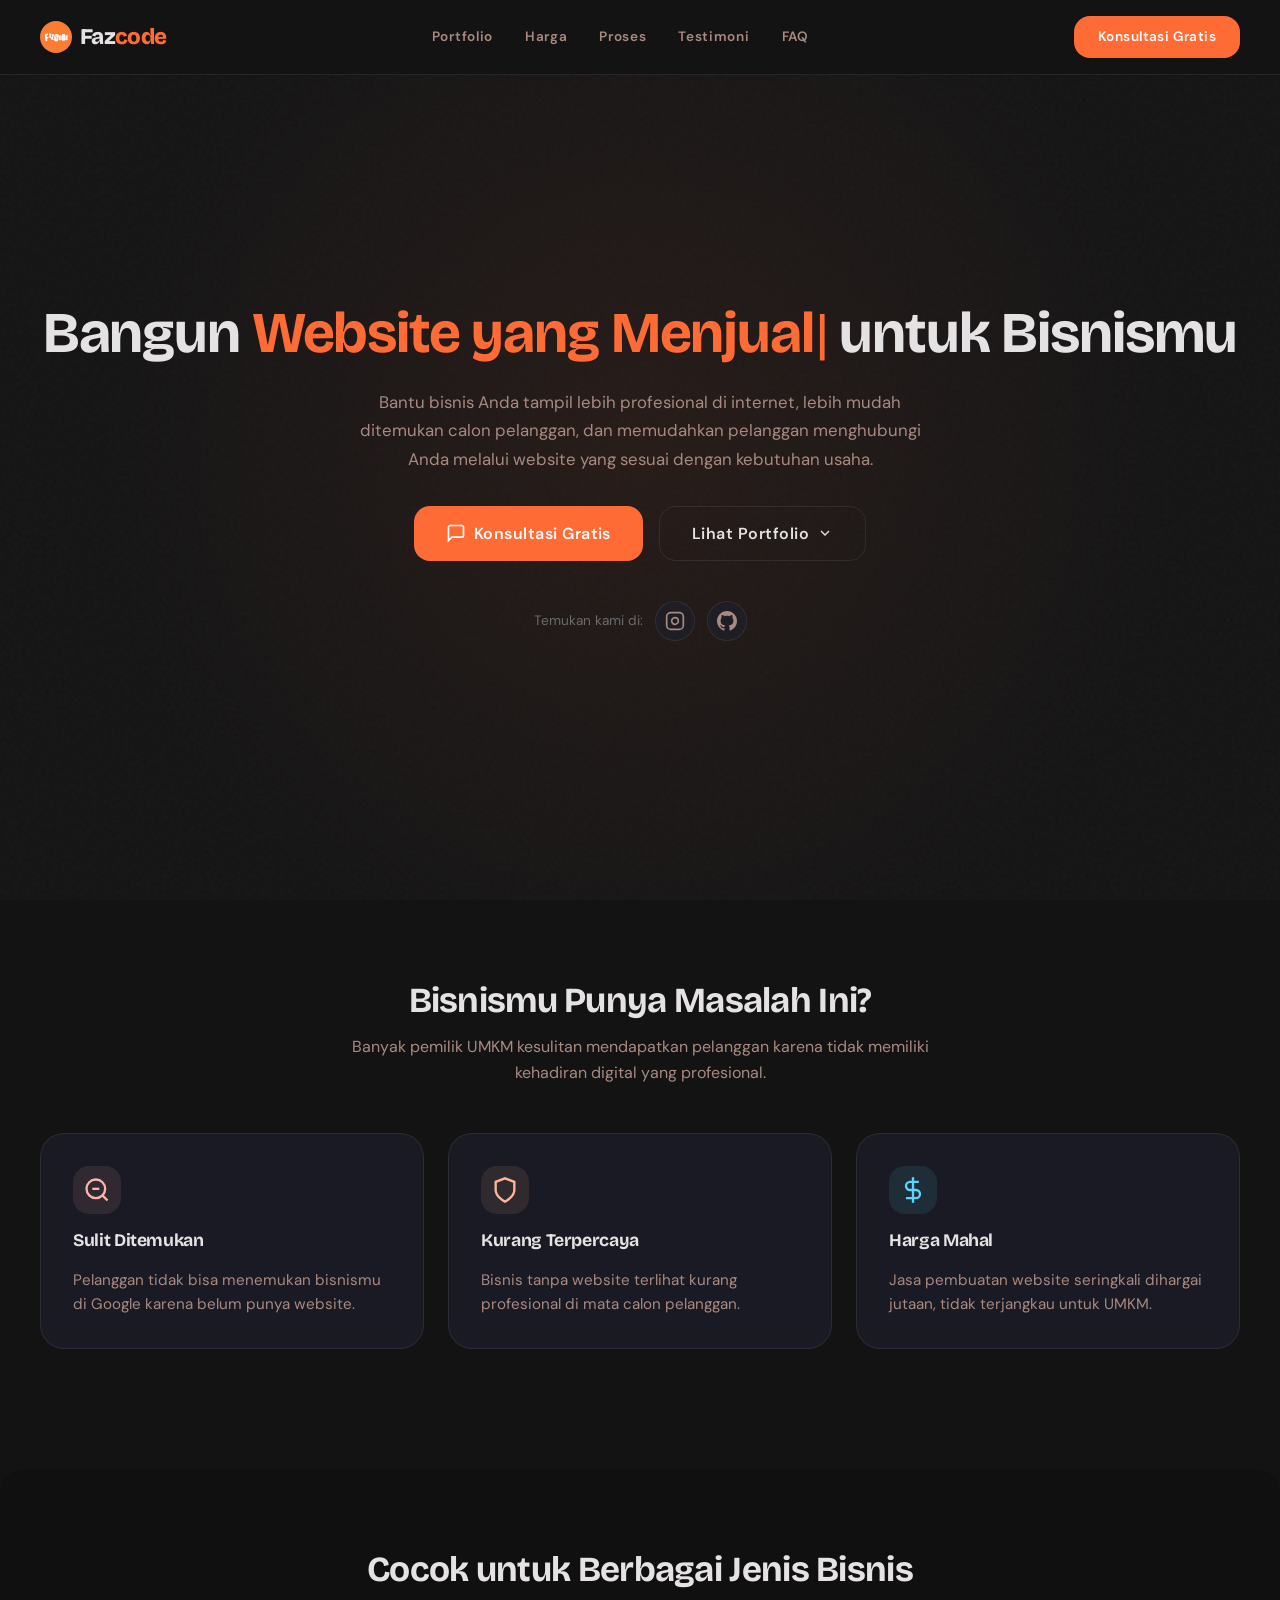
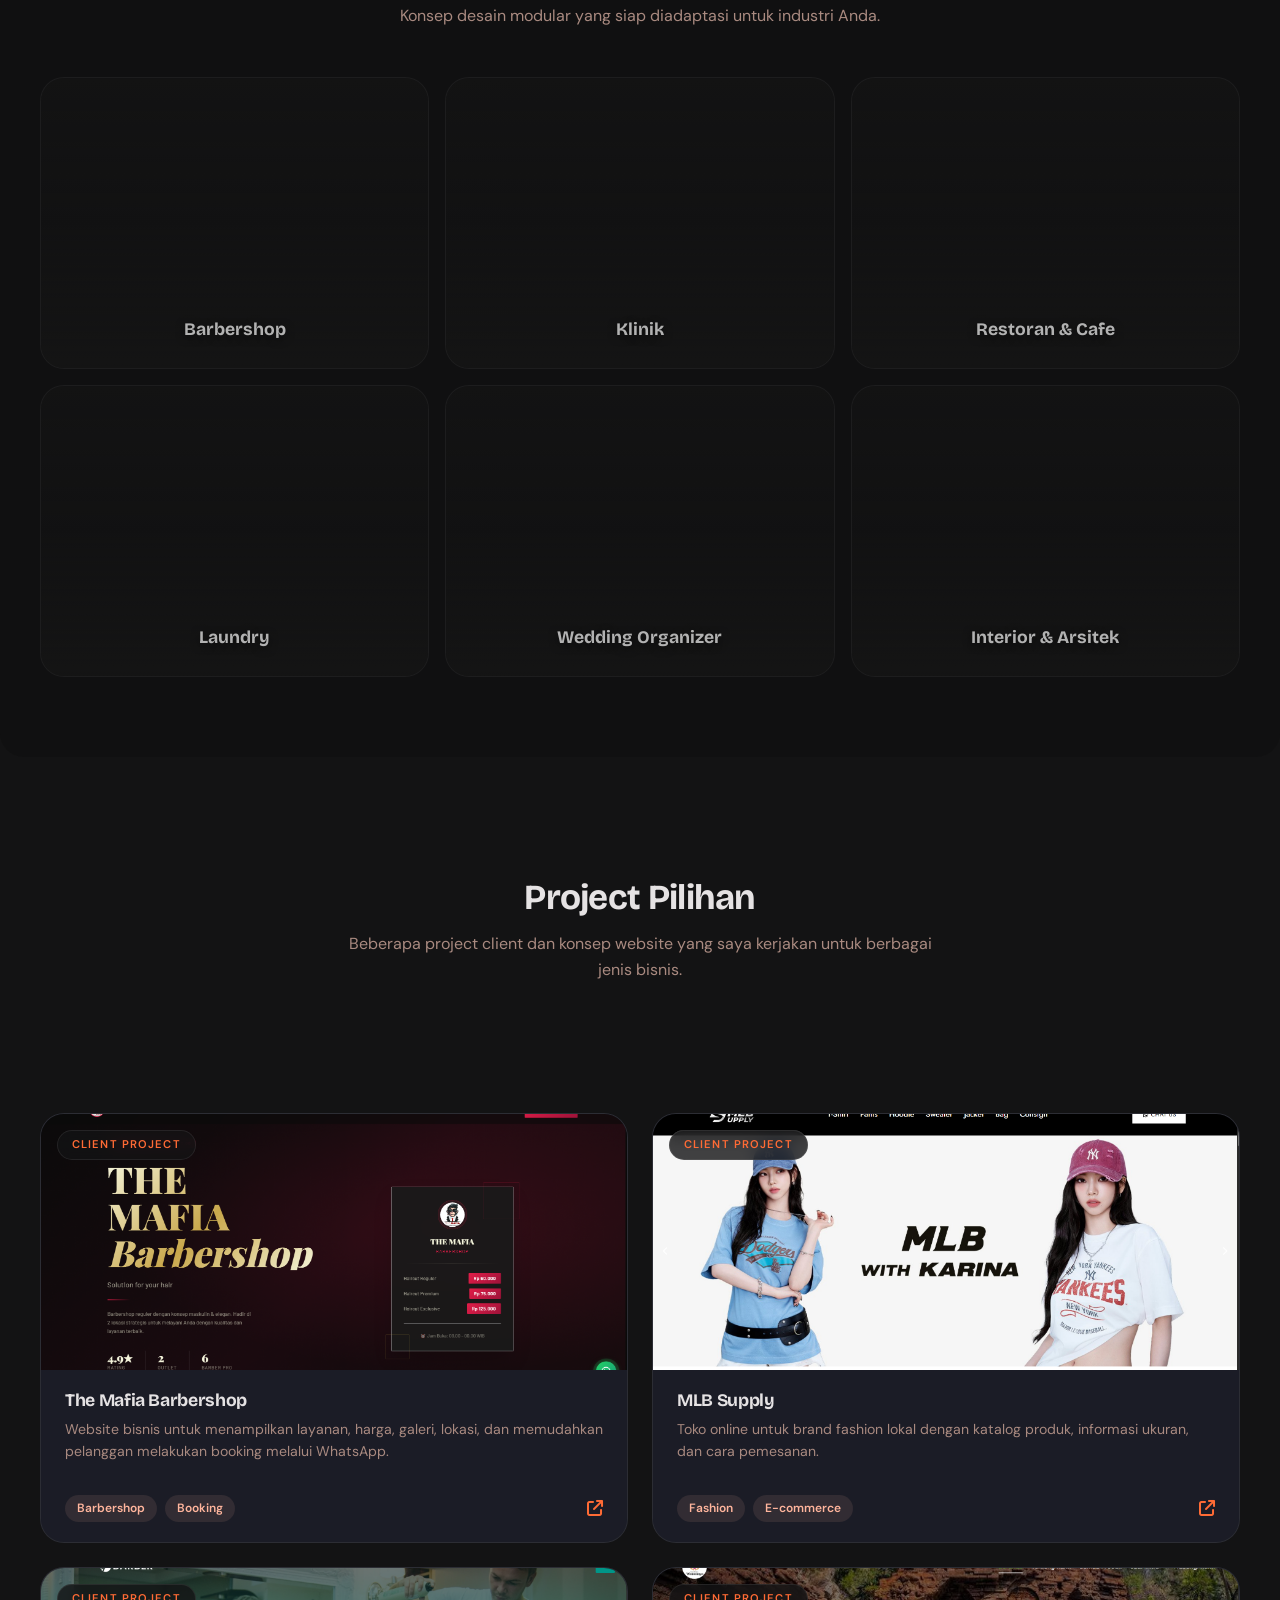
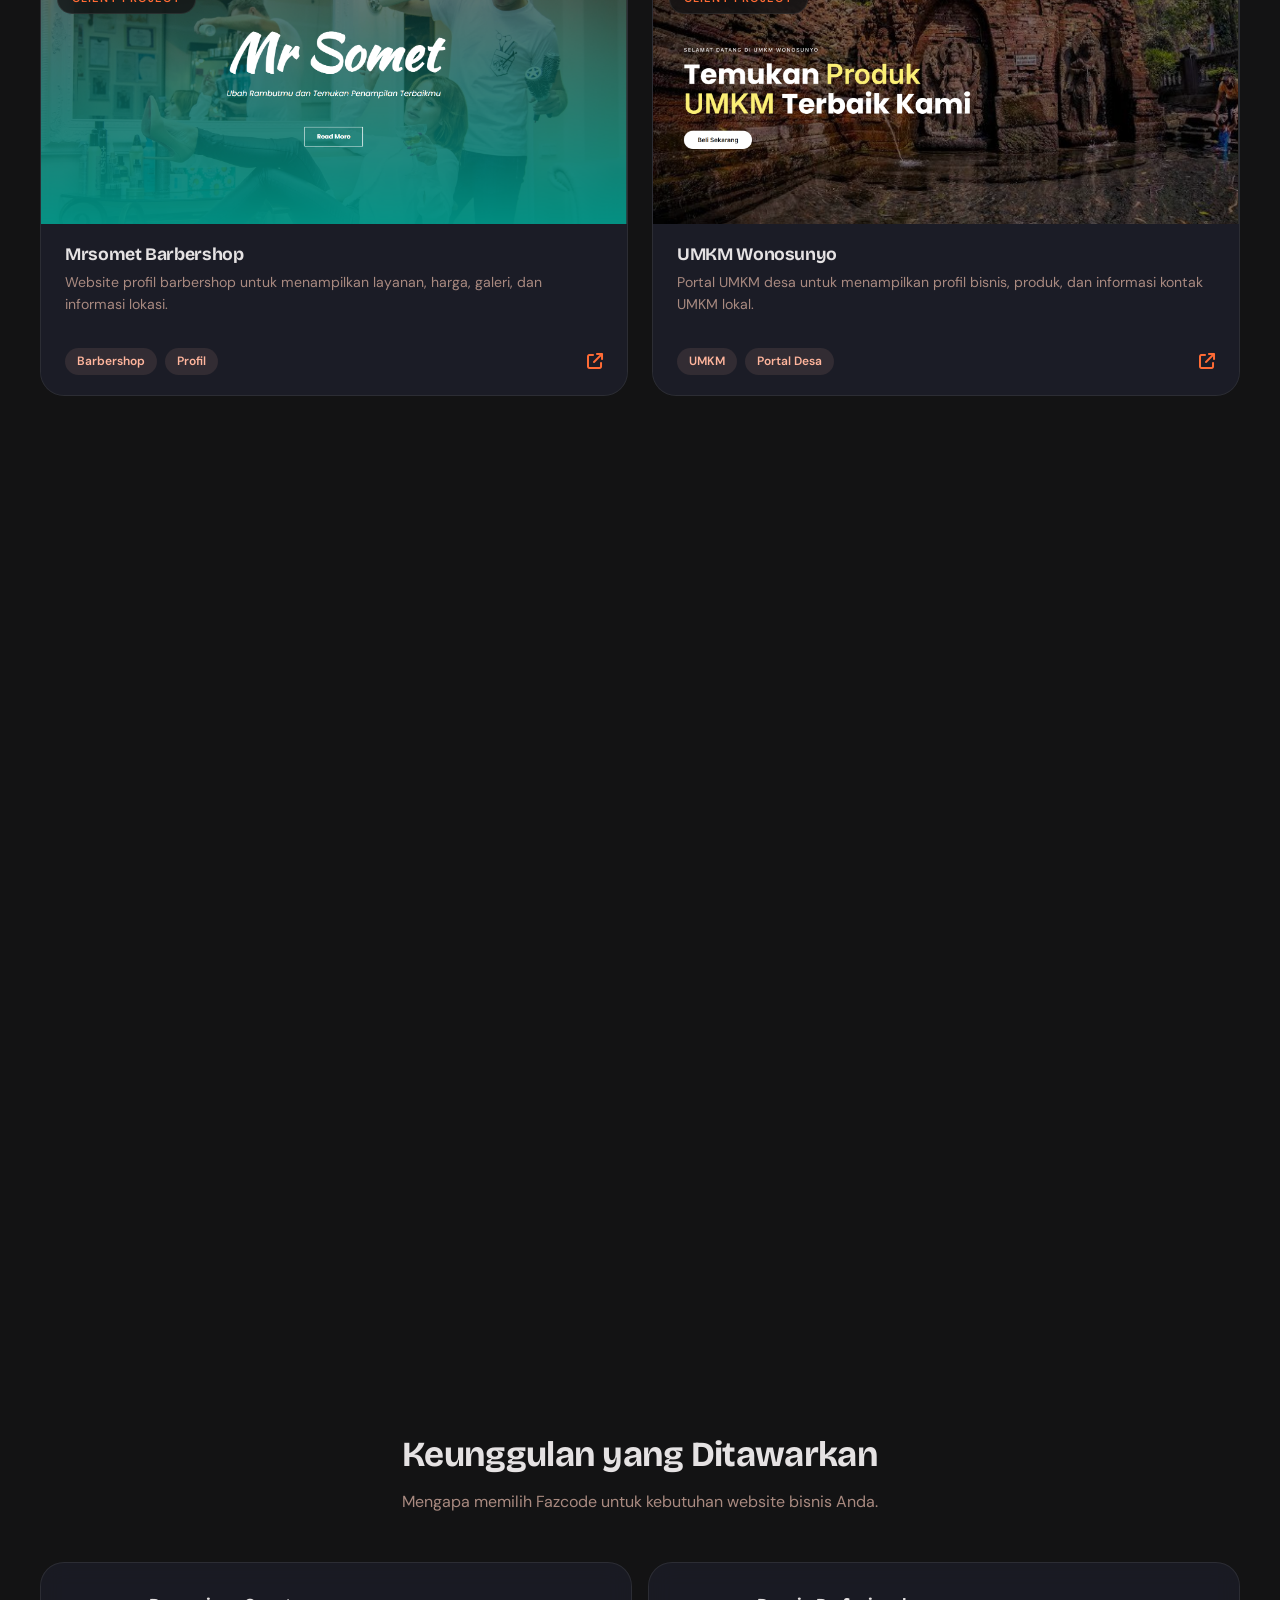
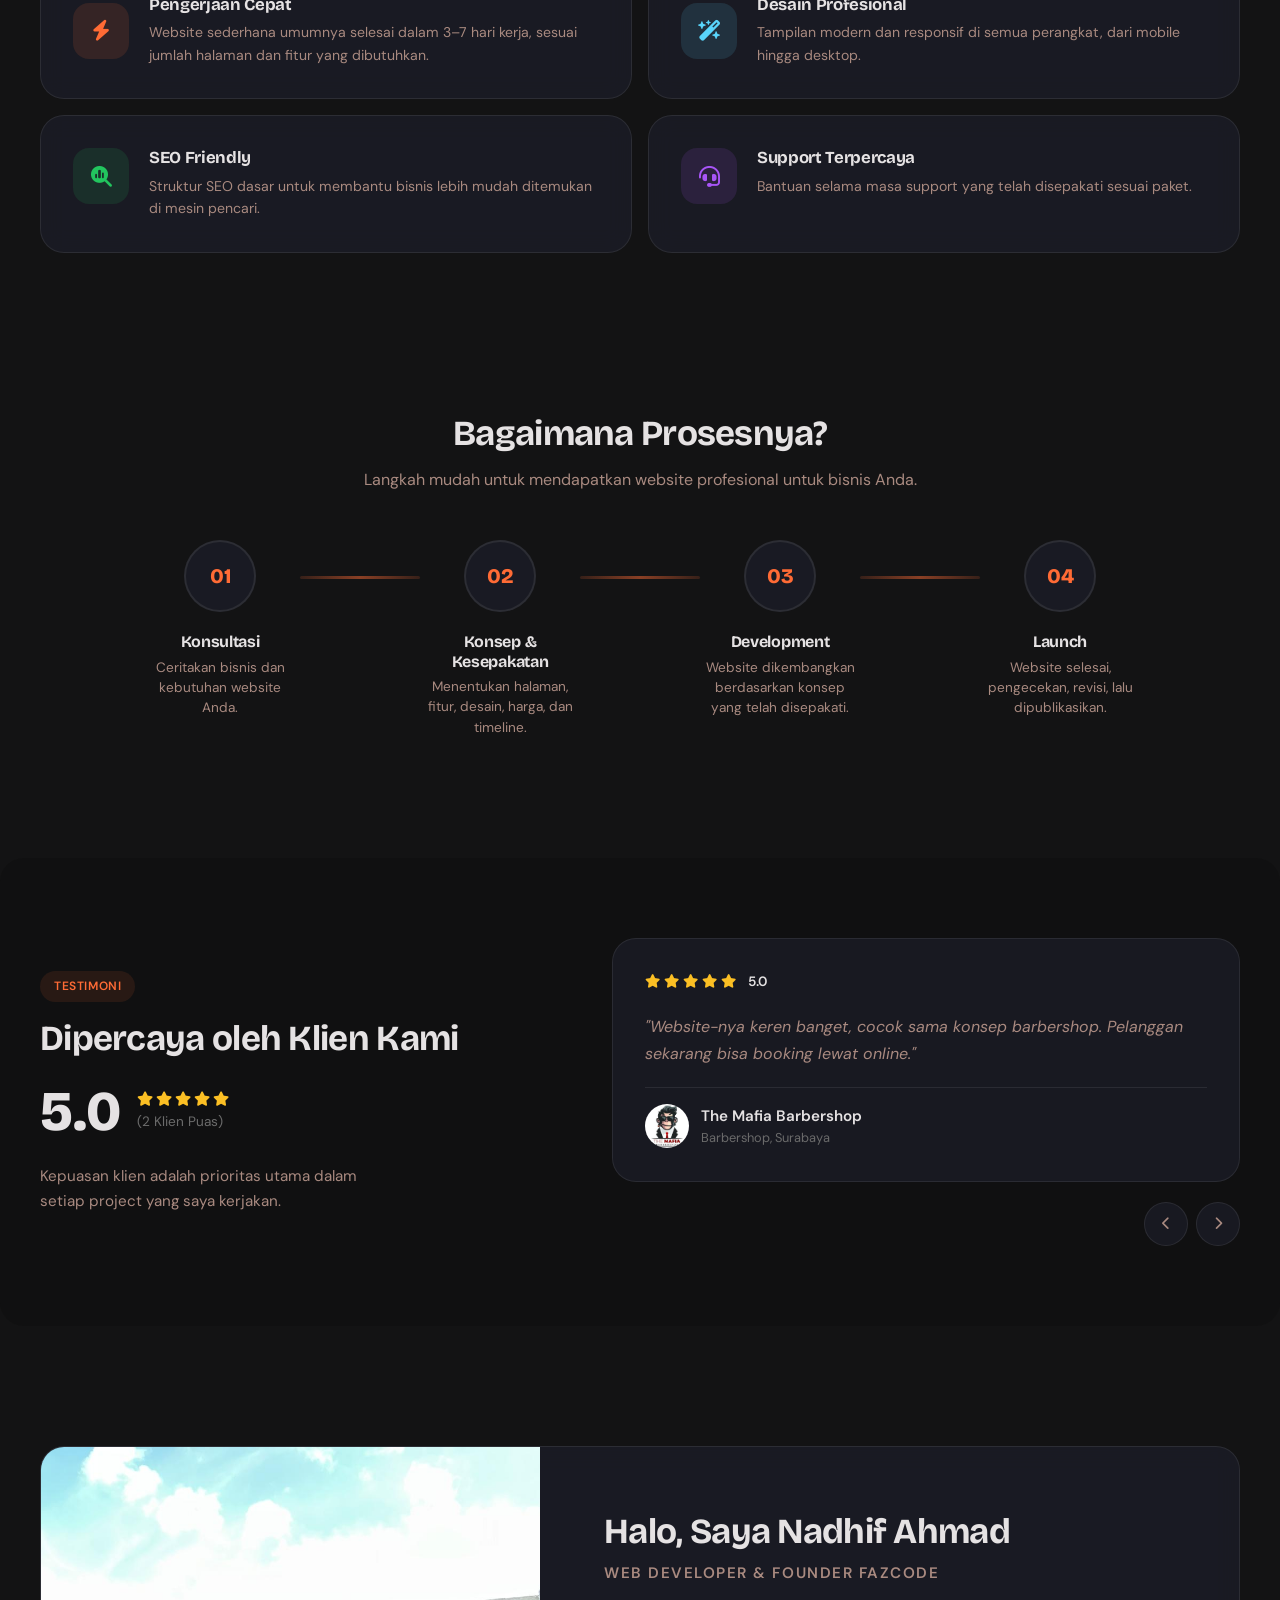
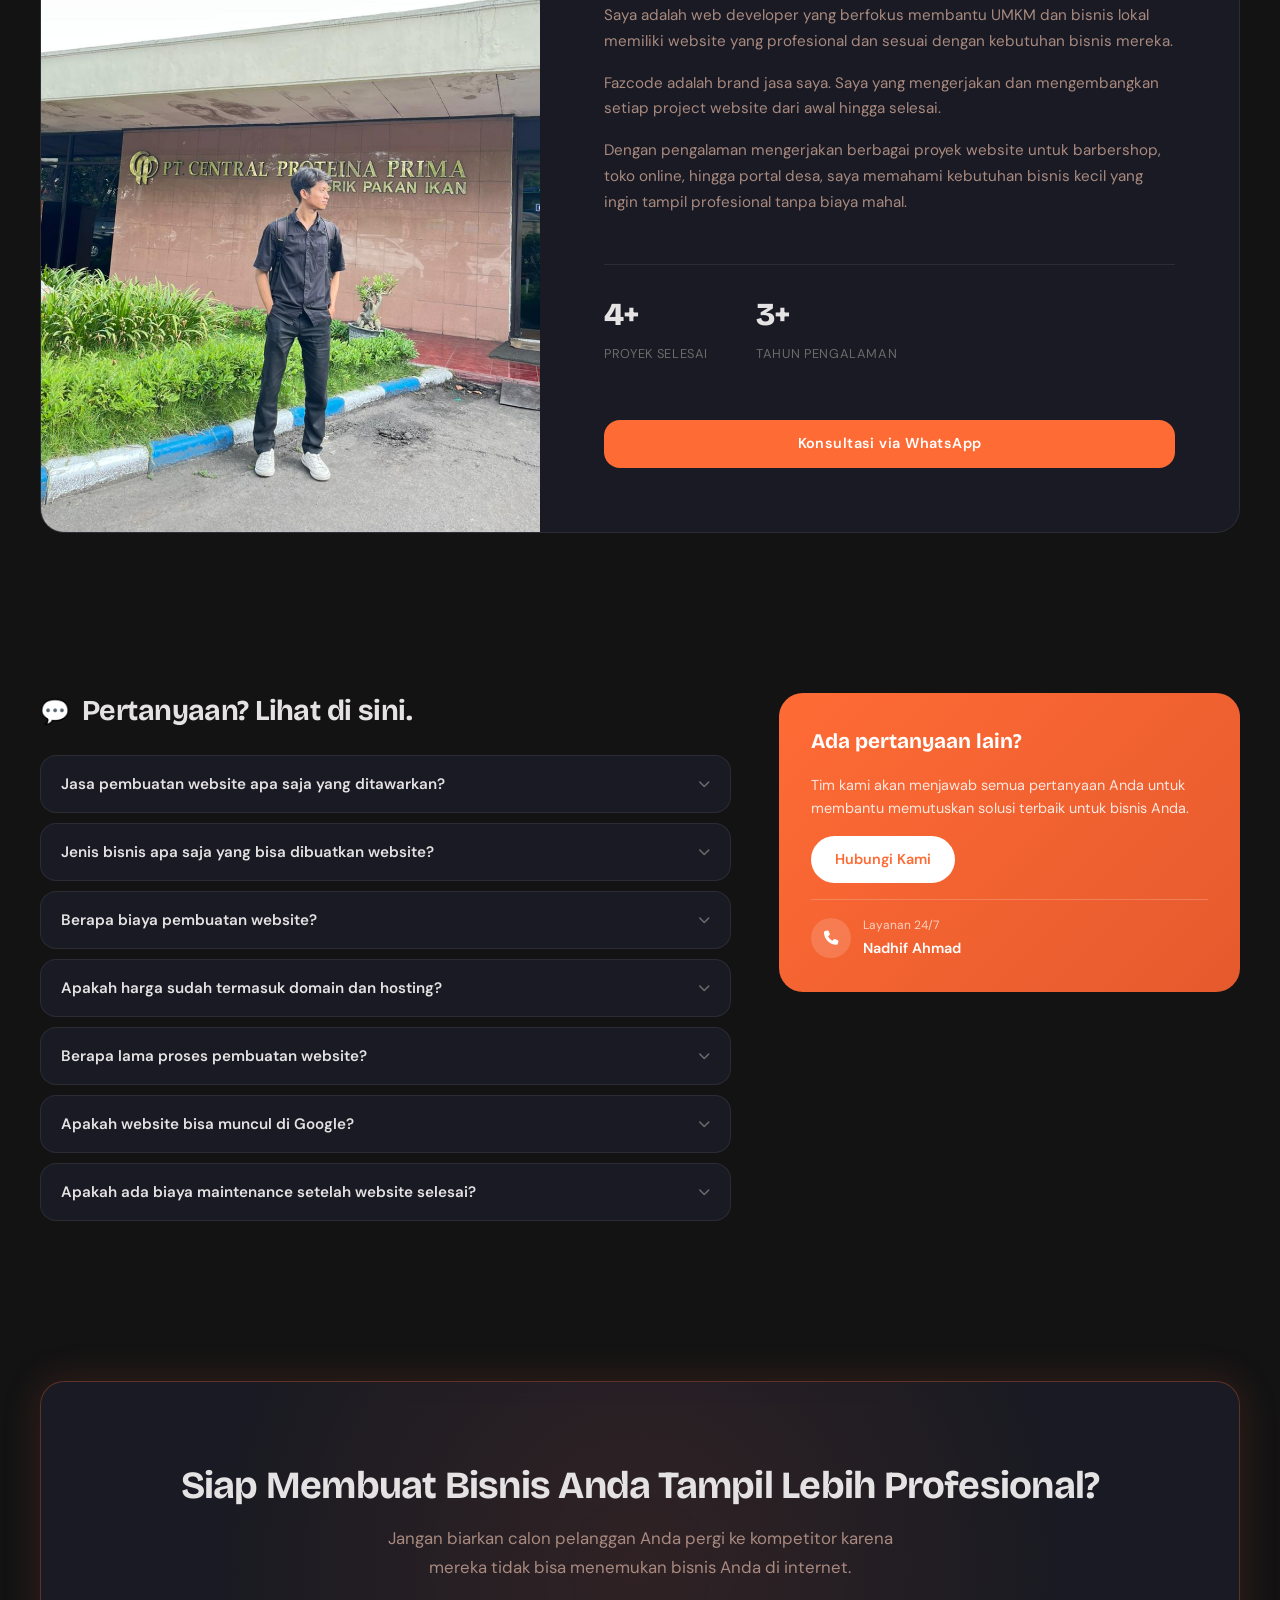
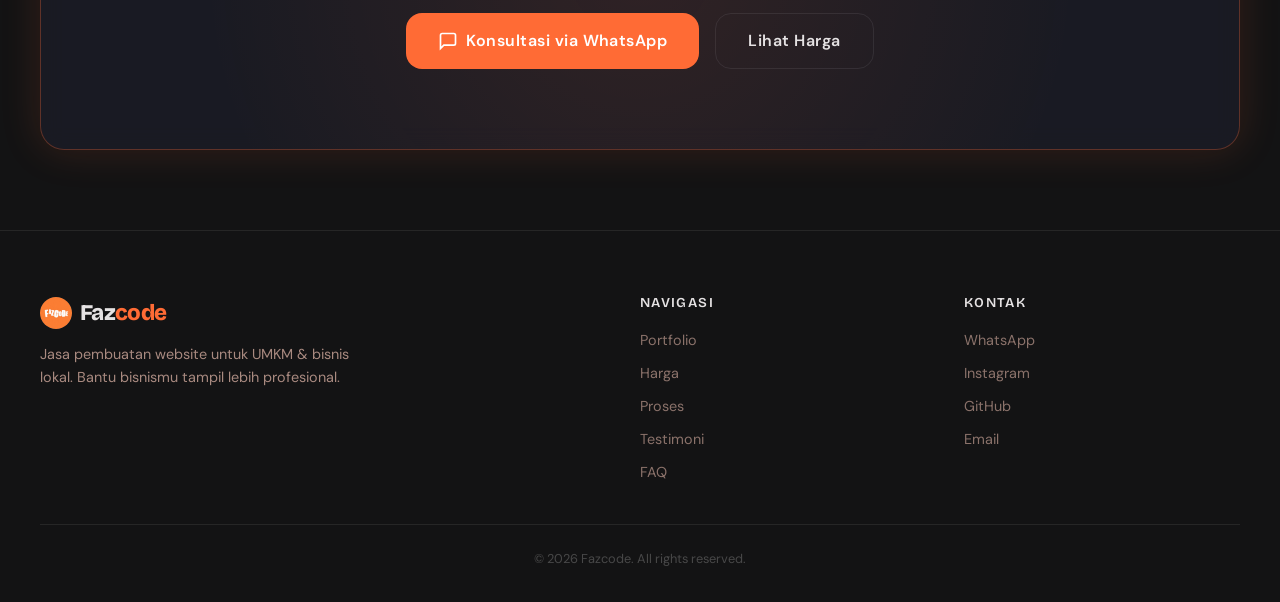
==== commit 86e9ed68: "final portofolio" ====
--- a/index.html
+++ b/index.html
@@ -28,6 +28,7 @@
   <nav class="navbar" id="navbar">
     <div class="container nav-container">
       <a href="#hero" class="nav-logo">
+        <img src="images/logo.jpg" alt="Fazcode Logo" class="logo-img">
         <span class="logo-text">Faz<span class="text-accent">code</span></span>
       </a>
       <div class="nav-links" id="navLinks">
@@ -48,7 +49,6 @@
       <a href="#proses">Proses</a>
       <a href="#testimoni">Testimoni</a>
       <a href="#faq">FAQ</a>
-      <a href="https://wa.me/628975054804?text=Halo%20Fazcode%2C%20saya%20tertarik%20dengan%20jasa%20pembuatan%20website" class="btn btn-primary" target="_blank" rel="noopener">Konsultasi Gratis</a>
     </div>
   </nav>
 
@@ -74,7 +74,7 @@
           </a>
         </div>
         <div class="hero-socials reveal">
-          <span class="hero-social-label">Temukan saya di:</span>
+          <span class="hero-social-label">Temukan kami di:</span>
           <a href="https://www.instagram.com/fazcode.id?utm_source=ig_web_button_share_sheet&igsi=ZDNlZDc0MzIxNw==" target="_blank" rel="noopener" aria-label="Instagram">
             <svg width="20" height="20" viewBox="0 0 24 24" fill="none" stroke="currentColor" stroke-width="2"><rect x="2" y="2" width="20" height="20" rx="5" ry="5"/><path d="M16 11.37A4 4 0 1 1 12.63 8 4 4 0 0 1 16 11.37z"/><line x1="17.5" y1="6.5" x2="17.51" y2="6.5"/></svg>
           </a>
@@ -749,23 +749,28 @@
     <div class="container">
       <div class="footer-inner">
         <div class="footer-brand">
-          <span class="logo-text">Faz<span class="text-accent">code</span></span>
+          <a href="#hero" class="nav-logo">
+            <img src="images/logo.jpg" alt="Fazcode Logo" class="logo-img">
+            <span class="logo-text">Faz<span class="text-accent">code</span></span>
+          </a>
           <p>Jasa pembuatan website untuk UMKM & bisnis lokal. Bantu bisnismu tampil lebih profesional.</p>
         </div>
-        <div class="footer-links">
-          <h4>Navigasi</h4>
-          <a href="#portfolio">Portfolio</a>
-          <a href="#harga">Harga</a>
-          <a href="#proses">Proses</a>
-          <a href="#testimoni">Testimoni</a>
-          <a href="#faq">FAQ</a>
-        </div>
-        <div class="footer-links">
-          <h4>Kontak</h4>
-          <a href="https://wa.me/628975054804" target="_blank" rel="noopener">WhatsApp</a>
-          <a href="https://www.instagram.com/fazcode.id?utm_source=ig_web_button_share_sheet&igsi=ZDNlZDc0MzIxNw==" target="_blank" rel="noopener">Instagram</a>
-          <a href="https://github.com/nadhifahmad-loops" target="_blank" rel="noopener">GitHub</a>
-          <a href="mailto:nadhifahmad29@gmail.com">Email</a>
+        <div class="footer-links-row">
+          <div class="footer-links">
+            <h4>Navigasi</h4>
+            <a href="#portfolio">Portfolio</a>
+            <a href="#harga">Harga</a>
+            <a href="#proses">Proses</a>
+            <a href="#testimoni">Testimoni</a>
+            <a href="#faq">FAQ</a>
+          </div>
+          <div class="footer-links">
+            <h4>Kontak</h4>
+            <a href="https://wa.me/628975054804" target="_blank" rel="noopener">WhatsApp</a>
+            <a href="https://www.instagram.com/fazcode.id?utm_source=ig_web_button_share_sheet&igsi=ZDNlZDc0MzIxNw==" target="_blank" rel="noopener">Instagram</a>
+            <a href="https://github.com/nadhifahmad-loops" target="_blank" rel="noopener">GitHub</a>
+            <a href="mailto:nadhifahmad29@gmail.com">Email</a>
+          </div>
         </div>
       </div>
       <div class="footer-bottom">
@@ -779,6 +784,35 @@
     <svg width="20" height="20" viewBox="0 0 24 24" fill="none" stroke="currentColor" stroke-width="2"><polyline points="18 15 12 9 6 15"/></svg>
   </button>
 
+  <!-- Floating WhatsApp (Mobile Only) -->
+  <div class="floating-wa-wrap" id="floatingWAWrap">
+    <div class="wa-chat-bubble" id="waChatBubble">
+      <div class="wa-bubble-header">
+        <div class="wa-bubble-avatar">
+          <img src="images/logo.jpg" alt="Fazcode" width="36" height="36">
+        </div>
+        <div class="wa-bubble-info">
+          <strong>Fazcode</strong>
+          <span>Online</span>
+        </div>
+      </div>
+      <div class="wa-bubble-body">
+        <p>Halo! 👋 Ada yang bisa saya bantu?</p>
+        <p>Mau konsultasi gratis sekarang?</p>
+      </div>
+      <a href="https://wa.me/628975054804?text=Halo%20Fazcode%2C%20saya%20tertarik%20dengan%20jasa%20pembuatan%20website" class="wa-bubble-btn" target="_blank" rel="noopener">
+        <svg width="16" height="16" viewBox="0 0 24 24" fill="#fff"><path d="M17.472 14.382c-.297-.149-1.758-.867-2.03-.967-.273-.099-.471-.148-.67.15-.197.297-.767.966-.94 1.164-.173.199-.347.223-.644.075-.297-.15-1.255-.463-2.39-1.475-.883-.788-1.48-1.761-1.653-2.059-.173-.297-.018-.458.13-.606.134-.133.298-.347.446-.52.149-.174.198-.298.298-.497.099-.198.05-.371-.025-.52-.075-.149-.669-1.612-.916-2.207-.242-.579-.487-.5-.669-.51-.173-.008-.371-.01-.57-.01-.198 0-.52.074-.792.372-.272.297-1.04 1.016-1.04 2.479 0 1.462 1.065 2.875 1.213 3.074.149.198 2.096 3.2 5.077 4.487.709.306 1.262.489 1.694.625.712.227 1.36.195 1.871.118.571-.085 1.758-.719 2.006-1.413.248-.694.248-1.289.173-1.413-.074-.124-.272-.198-.57-.347m-5.421 7.403h-.004a9.87 9.87 0 01-5.031-1.378l-.361-.214-3.741.982.998-3.648-.235-.374a9.86 9.86 0 01-1.51-5.26c.001-5.45 4.436-9.884 9.888-9.884 2.64 0 5.122 1.03 6.988 2.898a9.825 9.825 0 012.893 6.994c-.003 5.45-4.437 9.884-9.885 9.884m8.413-18.297A11.815 11.815 0 0012.05 0C5.495 0 .16 5.335.157 11.892c0 2.096.547 4.142 1.588 5.945L.057 24l6.305-1.654a11.882 11.882 0 005.683 1.448h.005c6.554 0 11.89-5.335 11.893-11.893a11.821 11.821 0 00-3.48-8.413z"/></svg>
+        Chat Sekarang
+      </a>
+    </div>
+    <button class="floating-wa" id="floatingWA" aria-label="Chat WhatsApp">
+      <div class="wa-icon-morph">
+        <svg class="wa-morph-icon" width="28" height="28" viewBox="0 0 24 24" fill="#fff"><path d="M17.472 14.382c-.297-.149-1.758-.867-2.03-.967-.273-.099-.471-.148-.67.15-.197.297-.767.966-.94 1.164-.173.199-.347.223-.644.075-.297-.15-1.255-.463-2.39-1.475-.883-.788-1.48-1.761-1.653-2.059-.173-.297-.018-.458.13-.606.134-.133.298-.347.446-.52.149-.174.198-.298.298-.497.099-.198.05-.371-.025-.52-.075-.149-.669-1.612-.916-2.207-.242-.579-.487-.5-.669-.51-.173-.008-.371-.01-.57-.01-.198 0-.52.074-.792.372-.272.297-1.04 1.016-1.04 2.479 0 1.462 1.065 2.875 1.213 3.074.149.198 2.096 3.2 5.077 4.487.709.306 1.262.489 1.694.625.712.227 1.36.195 1.871.118.571-.085 1.758-.719 2.006-1.413.248-.694.248-1.289.173-1.413-.074-.124-.272-.198-.57-.347m-5.421 7.403h-.004a9.87 9.87 0 01-5.031-1.378l-.361-.214-3.741.982.998-3.648-.235-.374a9.86 9.86 0 01-1.51-5.26c.001-5.45 4.436-9.884 9.888-9.884 2.64 0 5.122 1.03 6.988 2.898a9.825 9.825 0 012.893 6.994c-.003 5.45-4.437 9.884-9.885 9.884m8.413-18.297A11.815 11.815 0 0012.05 0C5.495 0 .16 5.335.157 11.892c0 2.096.547 4.142 1.588 5.945L.057 24l6.305-1.654a11.882 11.882 0 005.683 1.448h.005c6.554 0 11.89-5.335 11.893-11.893a11.821 11.821 0 00-3.48-8.413z"/></svg>
+        <svg class="wa-morph-icon" width="28" height="28" viewBox="0 0 24 24" fill="none" stroke="#fff" stroke-width="2" stroke-linecap="round" stroke-linejoin="round"><path d="M21 15a2 2 0 0 1-2 2H7l-4 4V5a2 2 0 0 1 2-2h14a2 2 0 0 1 2 2z"/></svg>
+      </div>
+    </button>
+  </div>
+
   <script src="script.js"></script>
 </body>
 </html>
--- a/style.css
+++ b/style.css
@@ -220,7 +220,7 @@
 }
 
 .navbar.scrolled {
-  padding: 10px 0;
+  padding: 16px 0;
   background: rgba(19, 19, 20, 0.95);
 }
 
@@ -231,7 +231,17 @@
 }
 
 .nav-logo {
-  z-index: 1001;
+  z-index: 1002;
+  display: flex;
+  align-items: center;
+  gap: 8px;
+}
+
+.logo-img {
+  width: 32px;
+  height: 32px;
+  border-radius: 50%;
+  object-fit: cover;
 }
 
 .logo-text {
@@ -268,7 +278,7 @@
   display: none;
   flex-direction: column;
   gap: 5px;
-  z-index: 1001;
+  z-index: 1003;
   padding: 4px;
 }
 
@@ -298,19 +308,23 @@
   position: fixed;
   top: 0;
   left: 0;
-  right: 0;
-  bottom: 0;
+  width: 100%;
+  min-height: 100dvh;
+  min-height: 100vh;
   background: rgba(19, 19, 20, 0.98);
   backdrop-filter: blur(20px);
   -webkit-backdrop-filter: blur(20px);
-  z-index: 999;
+  z-index: 1002;
   flex-direction: column;
   align-items: center;
   justify-content: center;
   gap: 24px;
+  padding: 80px 20px 40px;
   opacity: 0;
   pointer-events: none;
   transition: var(--transition);
+  overflow-y: auto;
+  -webkit-overflow-scrolling: touch;
 }
 
 .mobile-menu.active {
@@ -333,6 +347,7 @@
   .nav-links, .btn-nav { display: none; }
   .hamburger { display: flex; }
   .mobile-menu { display: flex; }
+  .logo-img { width: 28px; height: 28px; }
 }
 
 @media (max-width: 768px) {
@@ -454,9 +469,12 @@
 }
 
 @media (max-width: 768px) {
-  .hero { padding: 100px 0 60px; min-height: auto; }
-  .hero h1 { font-size: 1.8rem; }
+  .hero { padding: 100px 0 60px; min-height: 100dvh; min-height: 100vh; }
+  .hero h1 { font-size: 2.2rem; }
   .hero p { font-size: 0.9rem; }
+  .hero-ctas { gap: 12px; }
+  .hero-ctas .btn { padding: 10px 20px; font-size: 0.85rem; }
+  .hero-ctas .btn-lg { padding: 12px 24px; font-size: 0.9rem; }
 }
 
 /* =============================================
@@ -744,7 +762,7 @@
   margin-bottom: 16px;
 }
 
-.portfolio-more {
+.portfolio-card .portfolio-more {
   display: none;
 }
 
@@ -783,7 +801,7 @@
 }
 
 .portfolio-link i {
-  font-size: 0.7rem;
+  font-size: 1rem;
 }
 
 .portfolio-more {
@@ -825,7 +843,7 @@
     -webkit-line-clamp: unset;
     display: block;
   }
-  .portfolio-more {
+  .portfolio-card .portfolio-more {
     background: none;
     border: none;
     color: var(--accent);
@@ -833,7 +851,7 @@
     font-weight: 600;
     cursor: pointer;
     padding: 0;
-    margin-top: 4px;
+    margin-top: 20px;
     display: block;
   }
   .portfolio-link {
@@ -988,33 +1006,34 @@
 }
 
 @media (max-width: 768px) {
-  .pricing-grid { grid-template-columns: repeat(3, 1fr); gap: 6px; }
-  .pricing-card-featured { transform: scale(1); order: 0; }
-  .pricing-card:not(.pricing-card-featured):first-child { order: -1; }
-  .pricing-card:not(.pricing-card-featured):last-child { order: 1; }
-  .pricing-card { padding: 14px 10px; }
-  .pricing-card h3 { font-size: 0.7rem; margin-bottom: 4px; }
-  .pricing-card .price { font-size: 1rem; margin-bottom: 4px; }
-  .pricing-card .price span { font-size: 0.6rem; }
-  .pricing-features { gap: 3px; }
-  .pricing-features li { font-size: 0.6rem; gap: 4px; }
-  .pricing-features li svg { width: 10px; height: 10px; }
-  .pricing-card .btn { padding: 5px 8px; font-size: 0.65rem; }
+  .pricing-grid {
+    grid-template-columns: repeat(3, 1fr);
+    gap: 12px;
+  }
+  .pricing-card-featured { transform: scale(1); }
+  .pricing-card { padding: 20px 16px; }
+  .pricing-badge { font-size: 0.65rem; padding: 5px 14px; }
+  .pricing-name { font-size: 0.75rem; }
+  .pricing-amount { font-size: 1.6rem; }
+  .pricing-currency { font-size: 0.9rem; }
+  .pricing-desc { font-size: 0.78rem; min-height: auto; margin-bottom: 4px; }
+  .pricing-header { margin-bottom: 16px; padding-bottom: 14px; }
+  .pricing-features { gap: 8px; margin-bottom: 16px; }
+  .pricing-features li { font-size: 0.75rem; gap: 6px; }
+  .pricing-features li svg { width: 12px; height: 12px; }
+  .pricing-card .btn { padding: 8px 14px; font-size: 0.75rem; }
 }
 
 @media (max-width: 480px) {
-  .pricing-card { padding: 12px 8px; }
-  .pricing-card h3 { font-size: 0.65rem; }
-  .pricing-card .price { font-size: 0.9rem; }
-  .pricing-features li { font-size: 0.58rem; }
-}
-
-@media (max-width: 360px) {
-  .pricing-grid { gap: 4px; }
-  .pricing-card { padding: 10px 6px; }
-  .pricing-card h3 { font-size: 0.6rem; }
-  .pricing-card .price { font-size: 0.8rem; }
-  .pricing-features li { font-size: 0.55rem; }
+  .pricing-grid {
+    grid-template-columns: 1fr;
+    gap: 14px;
+    max-width: 360px;
+    margin: 0 auto;
+  }
+  .pricing-card { padding: 20px 16px; }
+  .pricing-amount { font-size: 1.6rem; }
+  .pricing-features li { font-size: 0.75rem; }
 }
 
 /* =============================================
@@ -1098,17 +1117,50 @@
 }
 
 @media (max-width: 768px) {
-  .benefits-bento { grid-template-columns: 1fr 1fr; gap: 12px; }
-  .benefit-large { flex-direction: column; text-align: center; align-items: center; }
+  .benefits-bento {
+    grid-template-columns: 1fr;
+    gap: 12px;
+  }
+  .benefit-card {
+    padding: 20px;
+    gap: 16px;
+  }
+  .benefit-large {
+    flex-direction: row;
+    text-align: left;
+    align-items: flex-start;
+  }
+  .benefit-icon-wrap {
+    width: 44px;
+    height: 44px;
+    font-size: 1.1rem;
+  }
+  .benefit-content h3 {
+    font-size: 0.95rem;
+    margin-bottom: 4px;
+  }
+  .benefit-content p {
+    font-size: 0.82rem;
+    line-height: 1.5;
+  }
 }
 
 @media (max-width: 480px) {
-  .benefit-card { padding: 20px; }
-  .benefit-large { padding: 24px 20px; }
-  .benefit-icon-wrap { width: 48px; height: 48px; }
-  .benefit-large .benefit-icon-wrap { width: 56px; height: 56px; }
-  .benefit-content h3 { font-size: 0.9rem; }
-  .benefit-content p { font-size: 0.8rem; }
+  .benefit-card {
+    padding: 16px;
+    gap: 14px;
+  }
+  .benefit-icon-wrap {
+    width: 40px;
+    height: 40px;
+    font-size: 1rem;
+  }
+  .benefit-content h3 {
+    font-size: 0.9rem;
+  }
+  .benefit-content p {
+    font-size: 0.78rem;
+  }
 }
 
 /* =============================================
@@ -1176,51 +1228,134 @@
 
 .process-line {
   flex: 1;
-  height: 2px;
-  background: linear-gradient(90deg, var(--glass-border), rgba(255, 107, 53, 0.3), var(--glass-border));
+  height: 3px;
+  background: linear-gradient(90deg, rgba(255, 107, 53, 0.15), rgba(255, 107, 53, 0.5), rgba(255, 107, 53, 0.15));
   margin-top: 36px;
-  max-width: 80px;
+  max-width: 120px;
+  border-radius: 2px;
 }
 
 @media (max-width: 768px) {
   .process-flow {
     flex-direction: column;
-    align-items: center;
+    align-items: stretch;
     gap: 0;
+    max-width: 600px;
+    margin: 0 auto;
+    position: relative;
+    padding-left: 50px;
+  }
+
+  .process-flow::before {
+    content: '';
+    position: absolute;
+    left: 24px;
+    top: 20px;
+    bottom: 20px;
+    width: 2px;
+    background: rgba(255, 107, 53, 0.25);
+    transform-origin: top;
+    transform: scaleY(0);
+    transition: transform 0.8s cubic-bezier(0.4, 0, 0.2, 1);
+  }
+
+  .reveal.visible .process-flow::before,
+  .process-flow.reveal.visible::before {
+    transform: scaleY(1);
   }
 
   .process-step {
     flex-direction: row;
     text-align: left;
     max-width: 100%;
-    gap: 16px;
-    padding: 12px 0;
-  }
+    gap: 14px;
+    padding: 16px 0;
+    position: relative;
+  }
+
+  .process-step::before {
+    content: '';
+    position: absolute;
+    left: -31px;
+    top: 50%;
+    transform: translateY(-50%) scale(0);
+    width: 10px;
+    height: 10px;
+    border-radius: 50%;
+    background: var(--accent-container);
+    box-shadow: 0 0 10px rgba(255, 107, 53, 0.6);
+    transition: transform 0.3s cubic-bezier(0.34, 1.56, 0.64, 1);
+  }
+
+  .reveal.visible .process-step::before {
+    transform: translateY(-50%) scale(1);
+    transition-delay: calc(var(--step-index) * 0.2s + 0.5s);
+  }
+
+  .process-step:nth-child(1) { --step-index: 0; }
+  .process-step:nth-child(3) { --step-index: 1; }
+  .process-step:nth-child(5) { --step-index: 2; }
+  .process-step:nth-child(7) { --step-index: 3; }
 
   .process-node {
     margin-bottom: 0;
     flex-shrink: 0;
-    width: 56px;
-    height: 56px;
-  }
-
-  .process-number { font-size: 1.1rem; }
-
-  .process-info h3 { font-size: 0.9rem; }
-  .process-info p { font-size: 0.8rem; }
+    width: 48px;
+    height: 48px;
+    background: var(--bg);
+    border-width: 2px;
+    opacity: 0;
+    transform: scale(0.5);
+    transition: opacity 0.3s ease, transform 0.3s cubic-bezier(0.34, 1.56, 0.64, 1);
+  }
+
+  .reveal.visible .process-node {
+    opacity: 1;
+    transform: scale(1);
+    transition-delay: calc(var(--step-index) * 0.2s + 0.6s);
+  }
+
+  .process-number { font-size: 1rem; }
+
+  .process-info h3 { font-size: 1rem; margin-bottom: 4px; }
+  .process-info p { font-size: 0.85rem; line-height: 1.5; }
 
   .process-line {
-    width: 2px;
-    height: 24px;
-    max-width: 2px;
-    margin: 0 auto;
-    background: linear-gradient(180deg, var(--glass-border), rgba(255, 107, 53, 0.3), var(--glass-border));
+    display: none;
+  }
+
+  .process-step .process-info {
+    opacity: 0;
+    transform: translateX(-12px);
+    transition: opacity 0.35s ease, transform 0.35s ease;
+  }
+
+  .reveal.visible .process-step .process-info {
+    opacity: 1;
+    transform: translateX(0);
+    transition-delay: calc(var(--step-index) * 0.2s + 0.7s);
   }
 }
 
 @media (max-width: 480px) {
-  .process-step { flex-direction: column; text-align: center; gap: 12px; padding: 10px 0; }
-  .process-line { width: 2px; height: 20px; }
+  .process-flow {
+    padding-left: 36px;
+  }
+  .process-flow::before {
+    left: 17px;
+  }
+  .process-step::before {
+    left: -23px;
+    width: 8px;
+    height: 8px;
+  }
+  .process-node {
+    width: 36px;
+    height: 36px;
+  }
+  .process-number { font-size: 0.8rem; }
+  .process-info h3 { font-size: 0.85rem; }
+  .process-info p { font-size: 0.75rem; }
 }
 
 /* =============================================
@@ -1816,10 +1951,18 @@
   margin-bottom: 40px;
 }
 
+.footer-links-row {
+  display: contents;
+}
+
+.footer-brand .nav-logo {
+  margin-bottom: 12px;
+}
+
 .footer-brand p {
   color: var(--text-secondary);
   font-size: 0.9rem;
-  margin-top: 12px;
+  margin-top: 0;
   max-width: 320px;
   line-height: 1.6;
 }
@@ -1864,8 +2007,53 @@
 }
 
 @media (max-width: 768px) {
-  .footer-inner { grid-template-columns: 1fr; text-align: center; }
-  .footer-brand p { margin-left: auto; margin-right: auto; }
+  .footer {
+    padding: 48px 0 24px;
+  }
+  .footer-inner {
+    grid-template-columns: 1fr;
+    text-align: left;
+    gap: 32px;
+    margin-bottom: 32px;
+  }
+  .footer-brand p {
+    margin-left: 0;
+    margin-right: 0;
+    font-size: 0.85rem;
+  }
+  .footer-links {
+    align-items: center;
+  }
+  .footer-links-row {
+    display: grid;
+    grid-template-columns: 1fr 1fr;
+    gap: 24px;
+  }
+}
+
+@media (max-width: 480px) {
+  .footer {
+    padding: 40px 0 20px;
+  }
+  .footer-inner {
+    gap: 28px;
+    margin-bottom: 24px;
+  }
+  .footer-brand p {
+    font-size: 0.8rem;
+  }
+  .footer-links h4 {
+    font-size: 0.8rem;
+  }
+  .footer-links a {
+    font-size: 0.82rem;
+  }
+  .footer-links-row {
+    gap: 20px;
+  }
+  .footer-bottom p {
+    font-size: 0.75rem;
+  }
 }
 
 /* =============================================
@@ -1904,6 +2092,180 @@
 }
 
 /* =============================================
+   FLOATING WHATSAPP (Mobile Only)
+   ============================================= */
+
+.floating-wa-wrap {
+  display: none;
+  position: fixed;
+  bottom: 24px;
+  right: 20px;
+  z-index: 999;
+  flex-direction: column;
+  align-items: flex-end;
+  gap: 12px;
+}
+
+.floating-wa {
+  width: 56px;
+  height: 56px;
+  display: flex;
+  align-items: center;
+  justify-content: center;
+  background: #25d366;
+  border-radius: 50%;
+  border: none;
+  cursor: pointer;
+  box-shadow: 0 4px 20px rgba(37, 211, 102, 0.4);
+  transition: background 0.8s ease, box-shadow 0.8s ease, border-radius 0.8s cubic-bezier(0.34, 1.56, 0.64, 1), transform 0.3s ease;
+  position: relative;
+  overflow: hidden;
+}
+
+.floating-wa.shape-circle {
+  border-radius: 50%;
+  background: #25d366;
+  box-shadow: 0 4px 20px rgba(37, 211, 102, 0.4);
+}
+
+.floating-wa.shape-square {
+  border-radius: 16px;
+  background: var(--accent-container);
+  box-shadow: 0 4px 20px rgba(255, 107, 53, 0.4);
+}
+
+.floating-wa:hover {
+  transform: scale(1.1);
+}
+
+.floating-wa:active {
+  transform: scale(0.95);
+}
+
+/* Icon morph container */
+.wa-icon-morph {
+  position: relative;
+  width: 28px;
+  height: 28px;
+}
+
+.wa-morph-icon {
+  position: absolute;
+  top: 0;
+  left: 0;
+  width: 28px;
+  height: 28px;
+  display: flex;
+  align-items: center;
+  justify-content: center;
+  opacity: 0;
+  transform: scale(0.3) rotate(-90deg);
+  transition: opacity 0.6s ease, transform 0.6s cubic-bezier(0.34, 1.56, 0.64, 1);
+}
+
+.wa-morph-icon.active {
+  opacity: 1;
+  transform: scale(1) rotate(0deg);
+}
+
+.wa-chat-bubble {
+  width: 260px;
+  background: #fff;
+  border-radius: 16px;
+  box-shadow: 0 8px 32px rgba(0, 0, 0, 0.18);
+  overflow: hidden;
+  opacity: 0;
+  transform: translateY(20px) scale(0.9);
+  pointer-events: none;
+  transition: opacity 0.3s ease, transform 0.3s cubic-bezier(0.34, 1.56, 0.64, 1);
+}
+
+.wa-chat-bubble.active {
+  opacity: 1;
+  transform: translateY(0) scale(1);
+  pointer-events: all;
+}
+
+.wa-bubble-header {
+  display: flex;
+  align-items: center;
+  gap: 10px;
+  padding: 12px 14px;
+  background: #075e54;
+  color: #fff;
+}
+
+.wa-bubble-avatar {
+  width: 36px;
+  height: 36px;
+  border-radius: 50%;
+  overflow: hidden;
+  flex-shrink: 0;
+}
+
+.wa-bubble-avatar img {
+  width: 100%;
+  height: 100%;
+  object-fit: cover;
+}
+
+.wa-bubble-info {
+  display: flex;
+  flex-direction: column;
+}
+
+.wa-bubble-info strong {
+  font-size: 0.85rem;
+  font-weight: 600;
+}
+
+.wa-bubble-info span {
+  font-size: 0.7rem;
+  opacity: 0.8;
+}
+
+.wa-bubble-body {
+  padding: 14px;
+  background: #e5ddd5;
+}
+
+.wa-bubble-body p {
+  font-size: 0.82rem;
+  color: #303030;
+  line-height: 1.5;
+  margin: 0;
+}
+
+.wa-bubble-body p + p {
+  margin-top: 6px;
+}
+
+.wa-bubble-btn {
+  display: flex;
+  align-items: center;
+  justify-content: center;
+  gap: 8px;
+  width: 100%;
+  padding: 12px;
+  background: #25d366;
+  color: #fff;
+  font-size: 0.85rem;
+  font-weight: 600;
+  text-decoration: none;
+  transition: var(--transition-fast);
+}
+
+.wa-bubble-btn:hover {
+  background: #20bd5a;
+}
+
+@media (max-width: 768px) {
+  .floating-wa-wrap {
+    display: flex;
+  }
+}
+
+/* =============================================
    SCROLL REVEAL
    ============================================= */
 
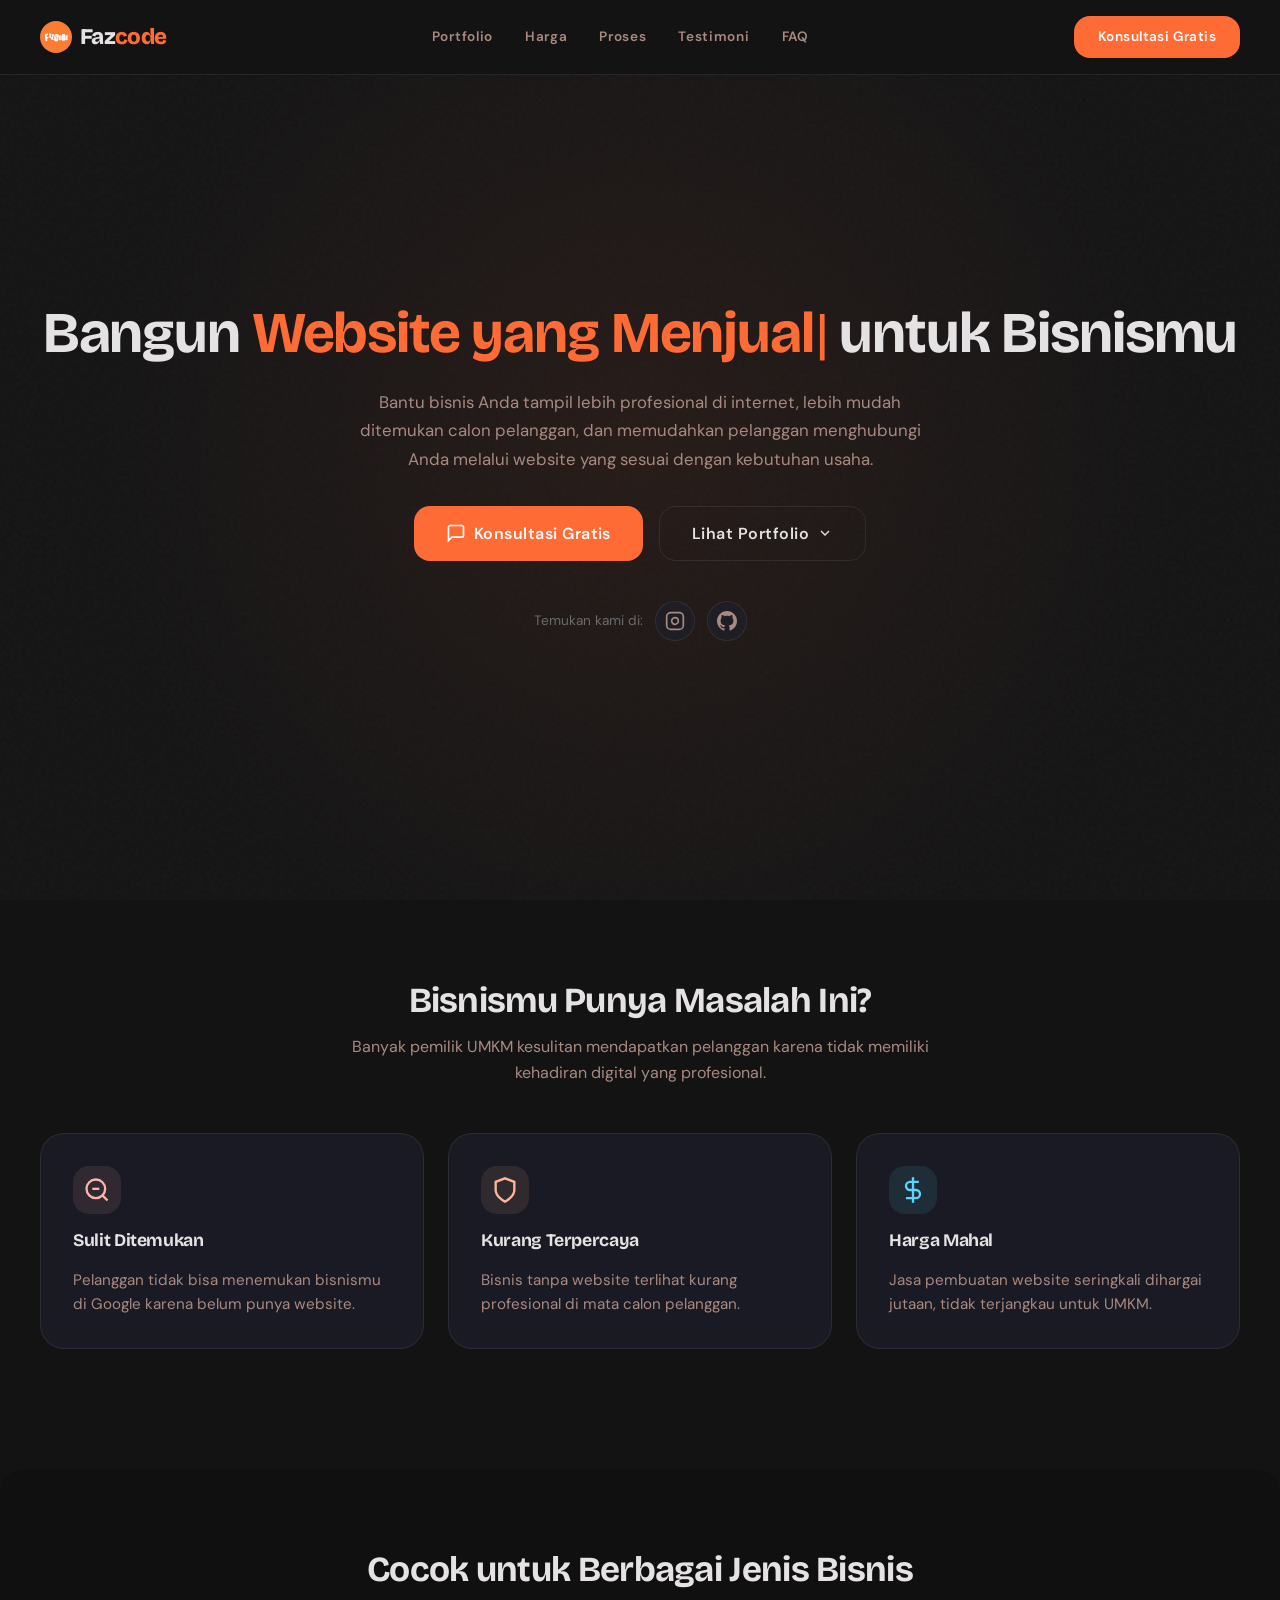
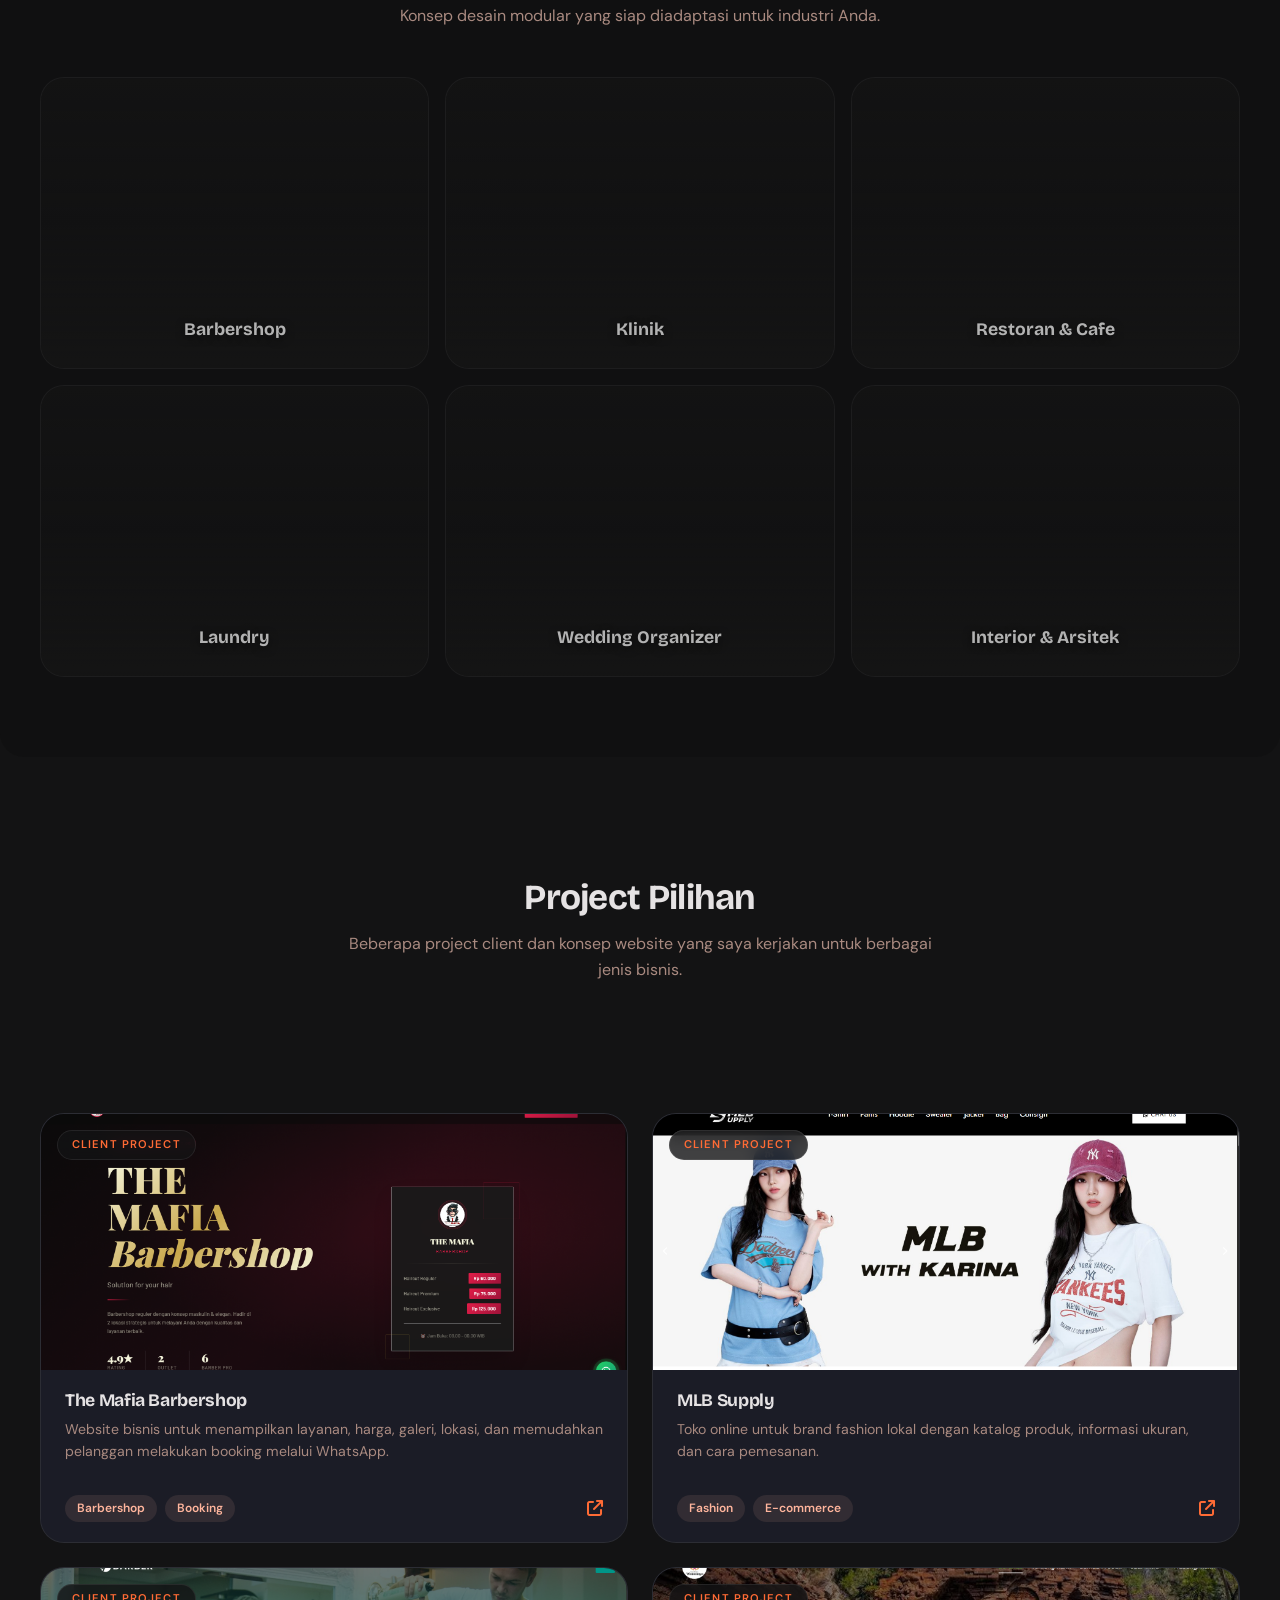
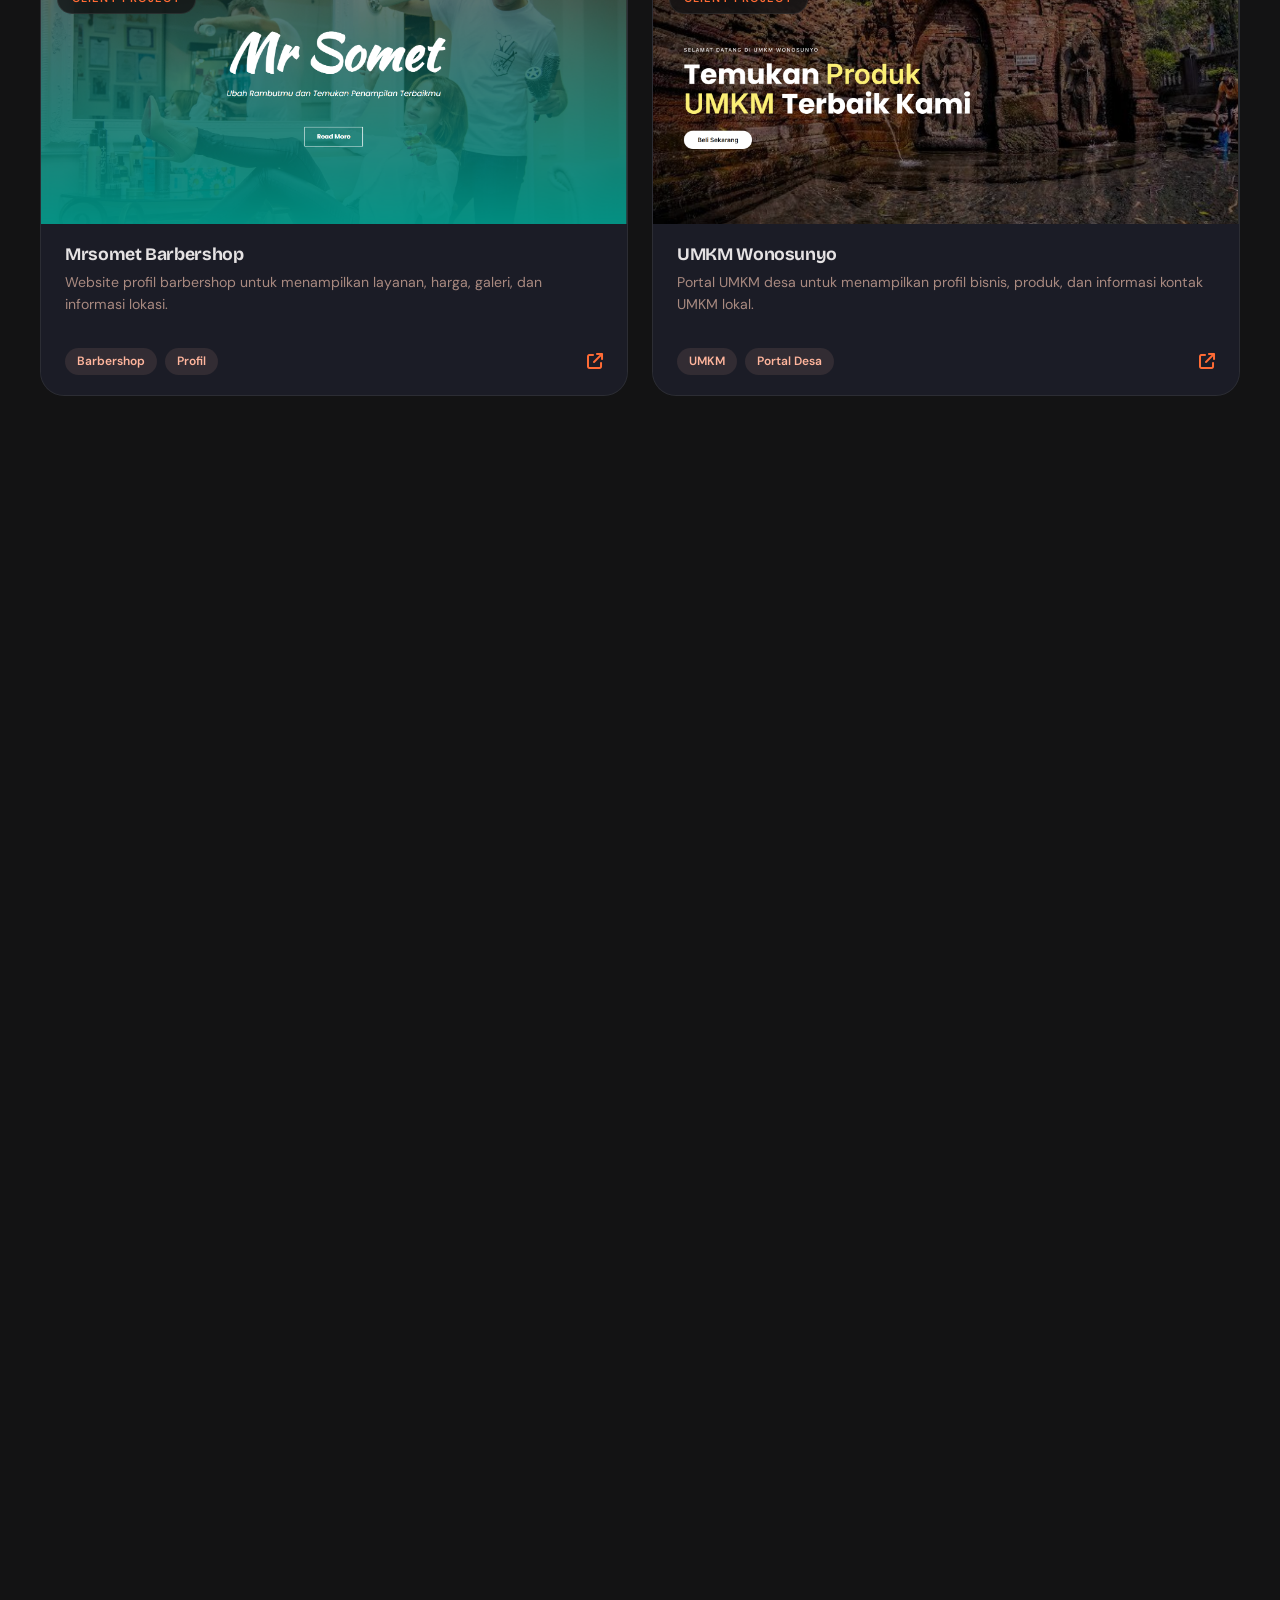
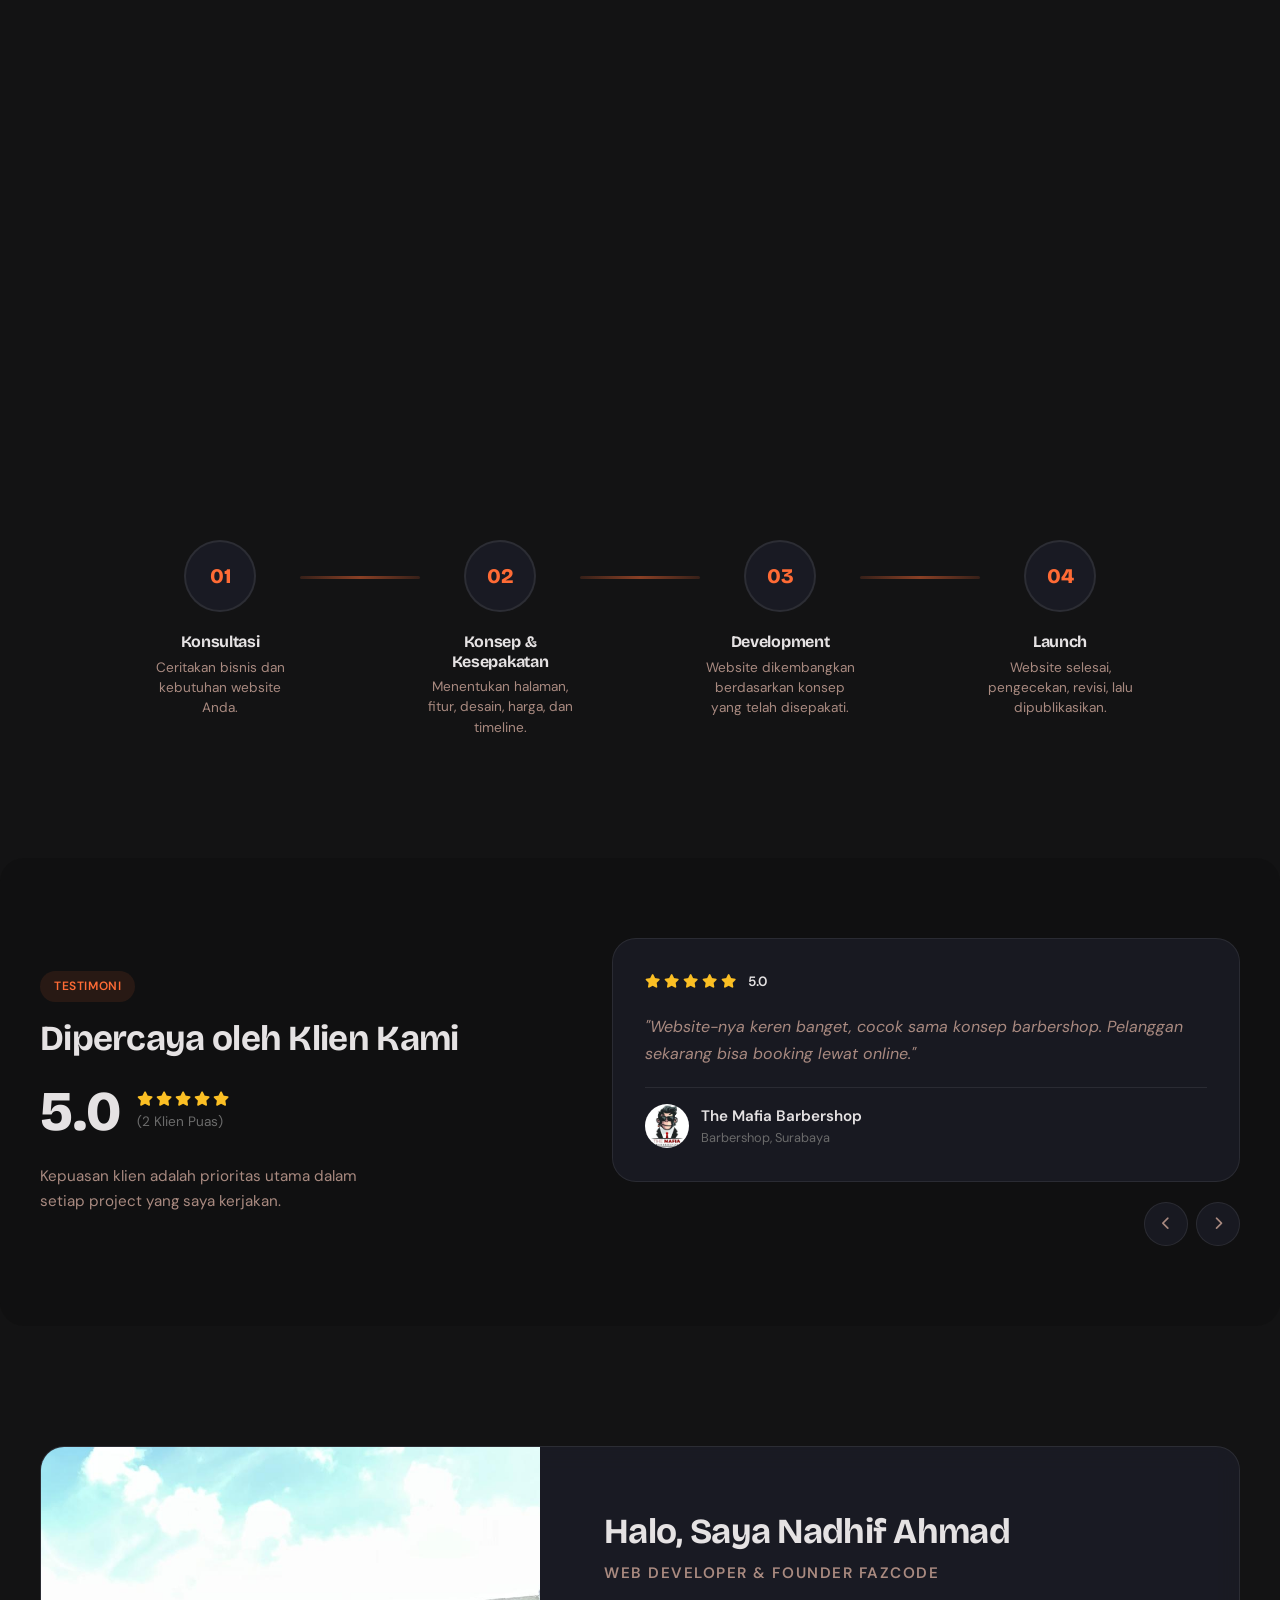
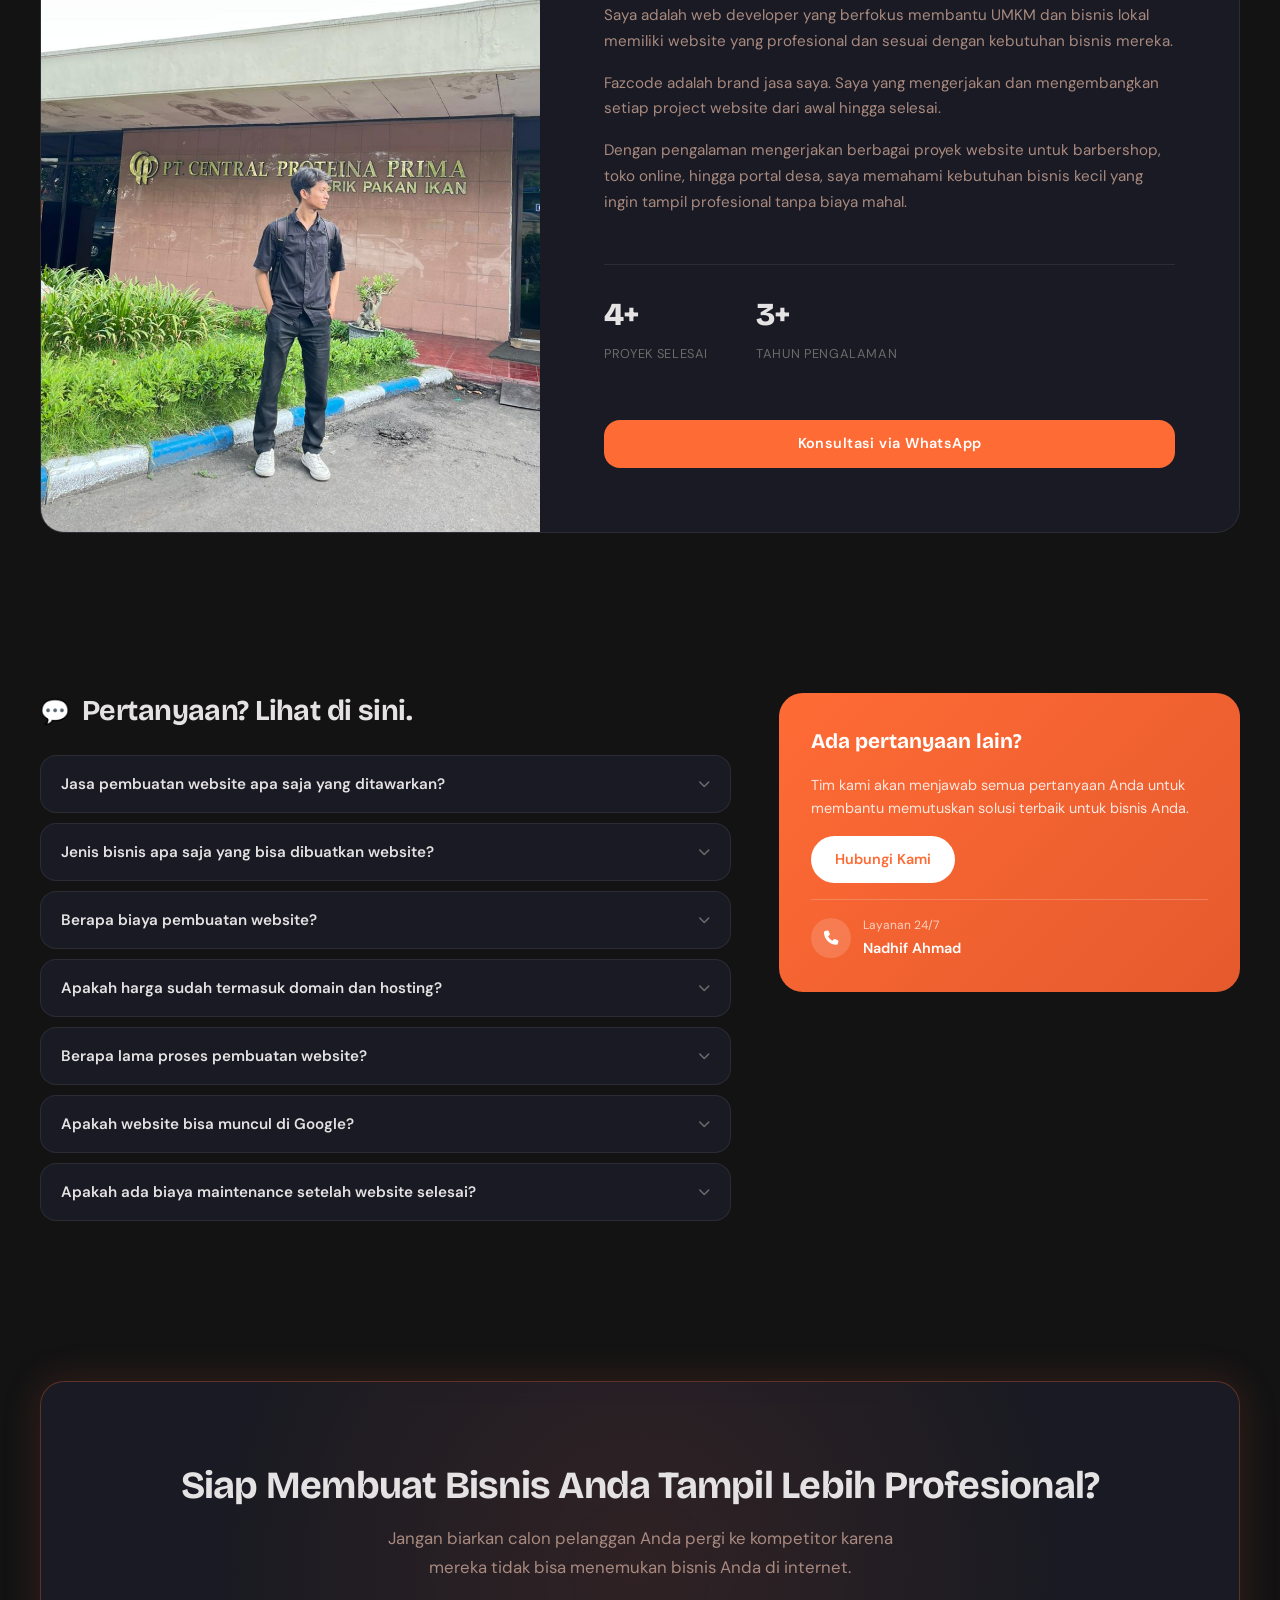
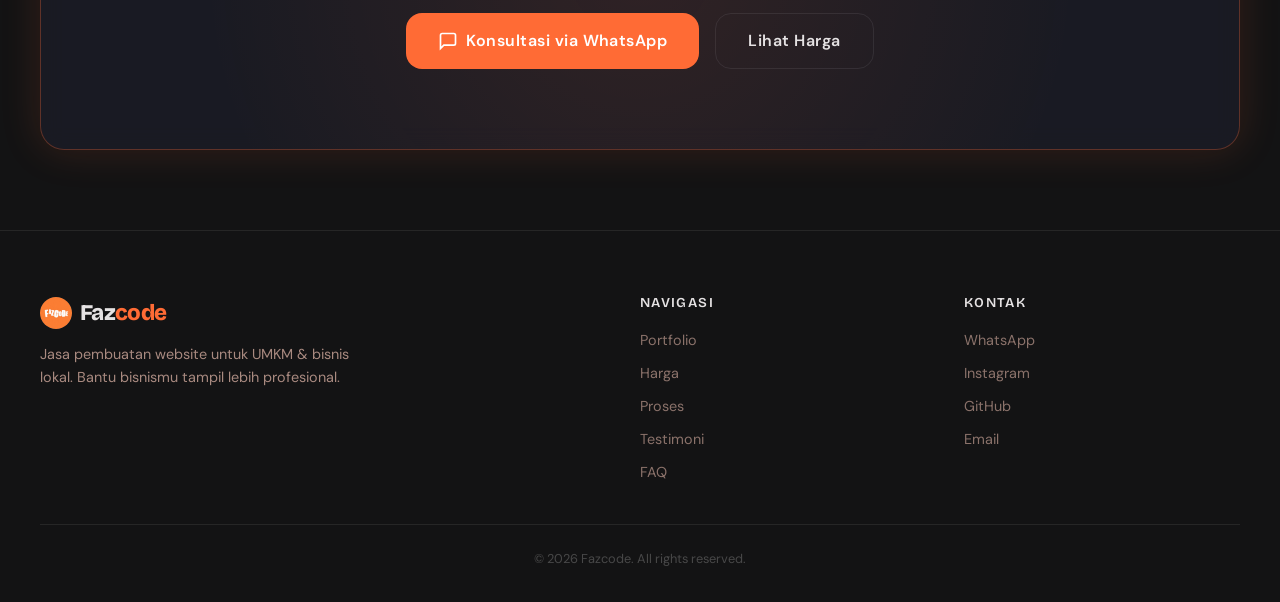
==== commit 4aa16c3d: "revisi klinik add konsep link" ====
--- a/index.html
+++ b/index.html
@@ -264,30 +264,10 @@
           </div>
         </div>
 
-        <!-- Konsep / Demo -->
-        <div class="portfolio-card reveal" data-category="barbershop">
-          <div class="portfolio-img">
-            <img src="https://images.unsplash.com/photo-1503951914875-452162b0f3f1?w=600&q=80" alt="Konsep Barbershop" loading="lazy" />
-            <span class="portfolio-badge portfolio-badge-demo">Konsep</span>
-          </div>
-          <div class="portfolio-info">
-            <h3>Barbershop</h3>
-            <div class="portfolio-desc-wrap">
-              <p class="portfolio-desc">Website profil barbershop dengan galeri, daftar harga, dan tombol booking via WhatsApp.</p>
-              <button class="portfolio-more" onclick="toggleDesc(this)">Selengkapnya</button>
-            </div>
-            <div class="portfolio-bottom">
-              <div class="portfolio-tags">
-                <span class="tag">Barbershop</span>
-                <span class="tag">Booking</span>
-              </div>
-            </div>
-          </div>
-        </div>
 
         <div class="portfolio-card reveal" data-category="klinik">
           <div class="portfolio-img">
-            <img src="https://images.unsplash.com/photo-1629909613654-28e377c37b09?w=600&q=80" alt="Konsep Klinik" loading="lazy" />
+            <img src="images/medicare.png" alt="Konsep Klinik" loading="lazy" />
             <span class="portfolio-badge portfolio-badge-demo">Konsep</span>
           </div>
           <div class="portfolio-info">
@@ -301,6 +281,9 @@
                 <span class="tag">Klinik</span>
                 <span class="tag">Profil Dokter</span>
               </div>
+              <a href="https://medicareclinic-4gs9.vercel.app/" target="_blank" rel="noopener" class="portfolio-link">
+                <i class="fa-solid fa-arrow-up-right-from-square"></i>
+              </a>
             </div>
           </div>
         </div>
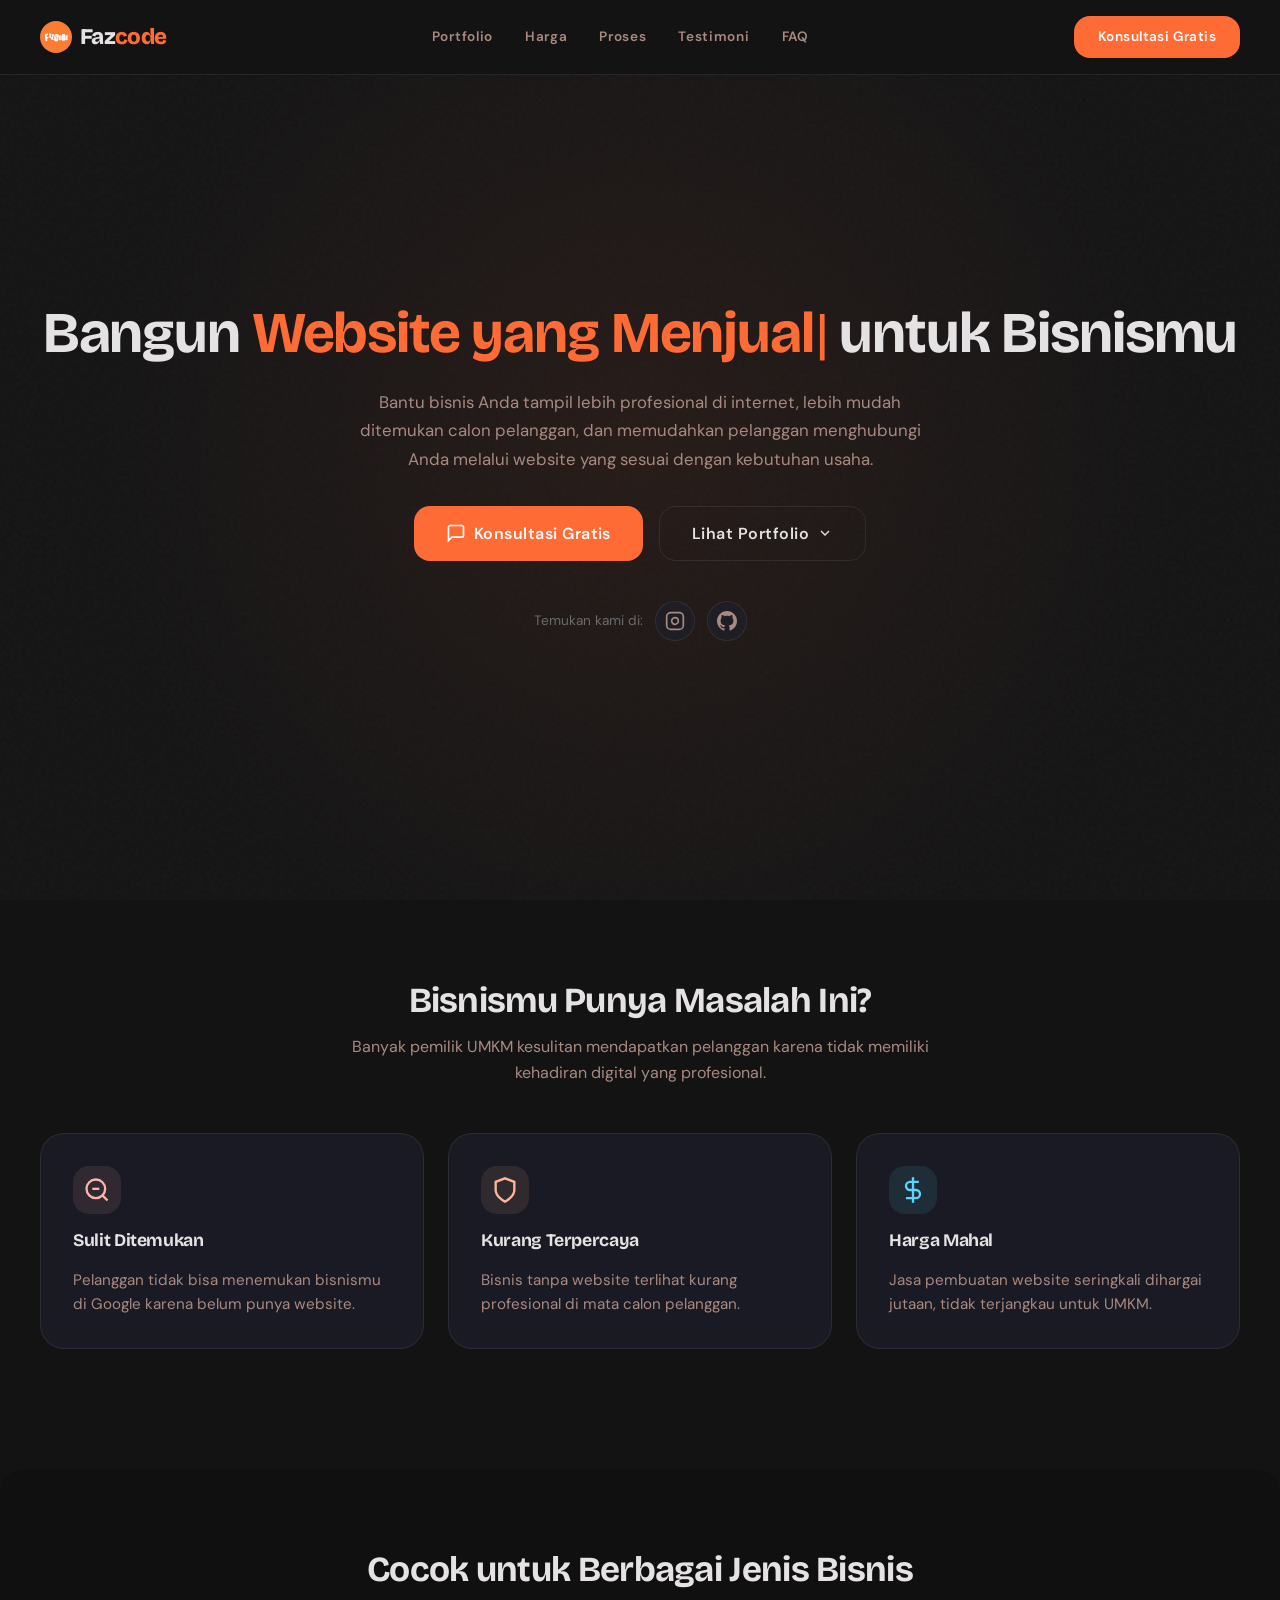
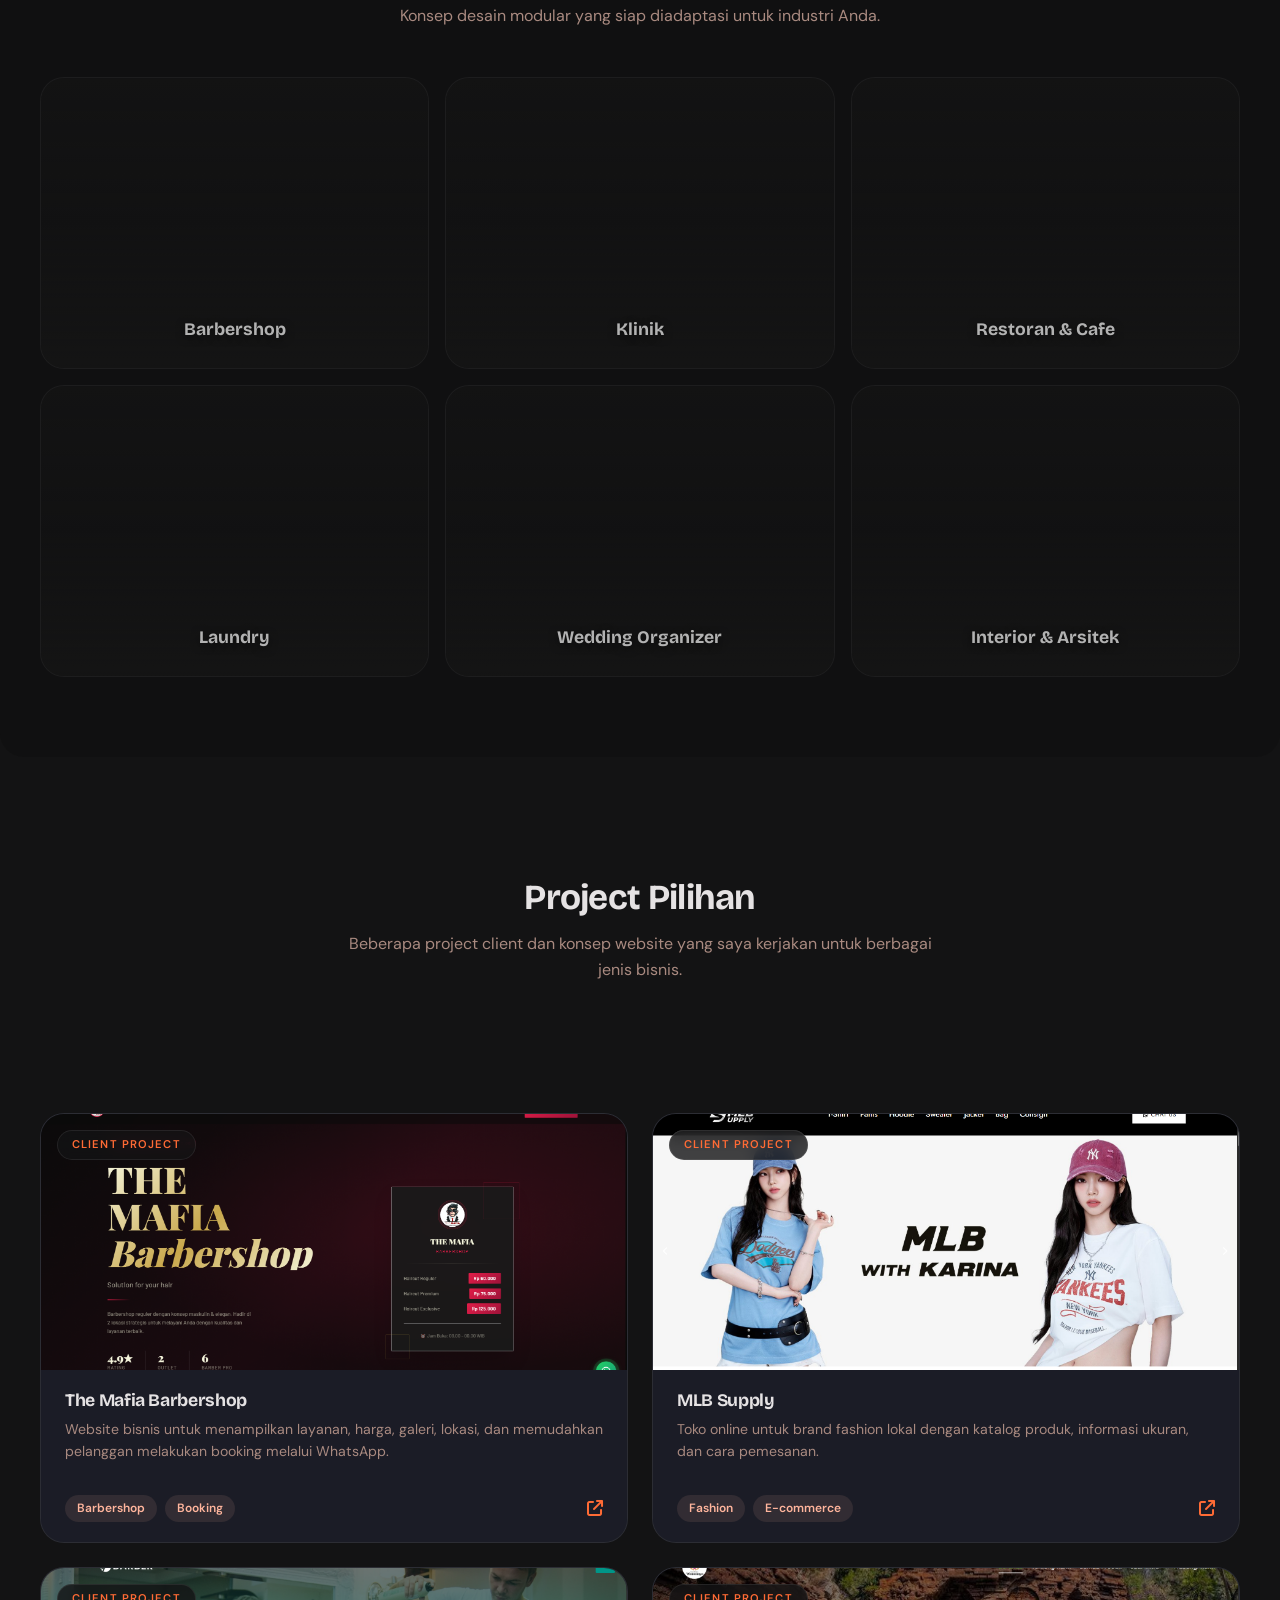
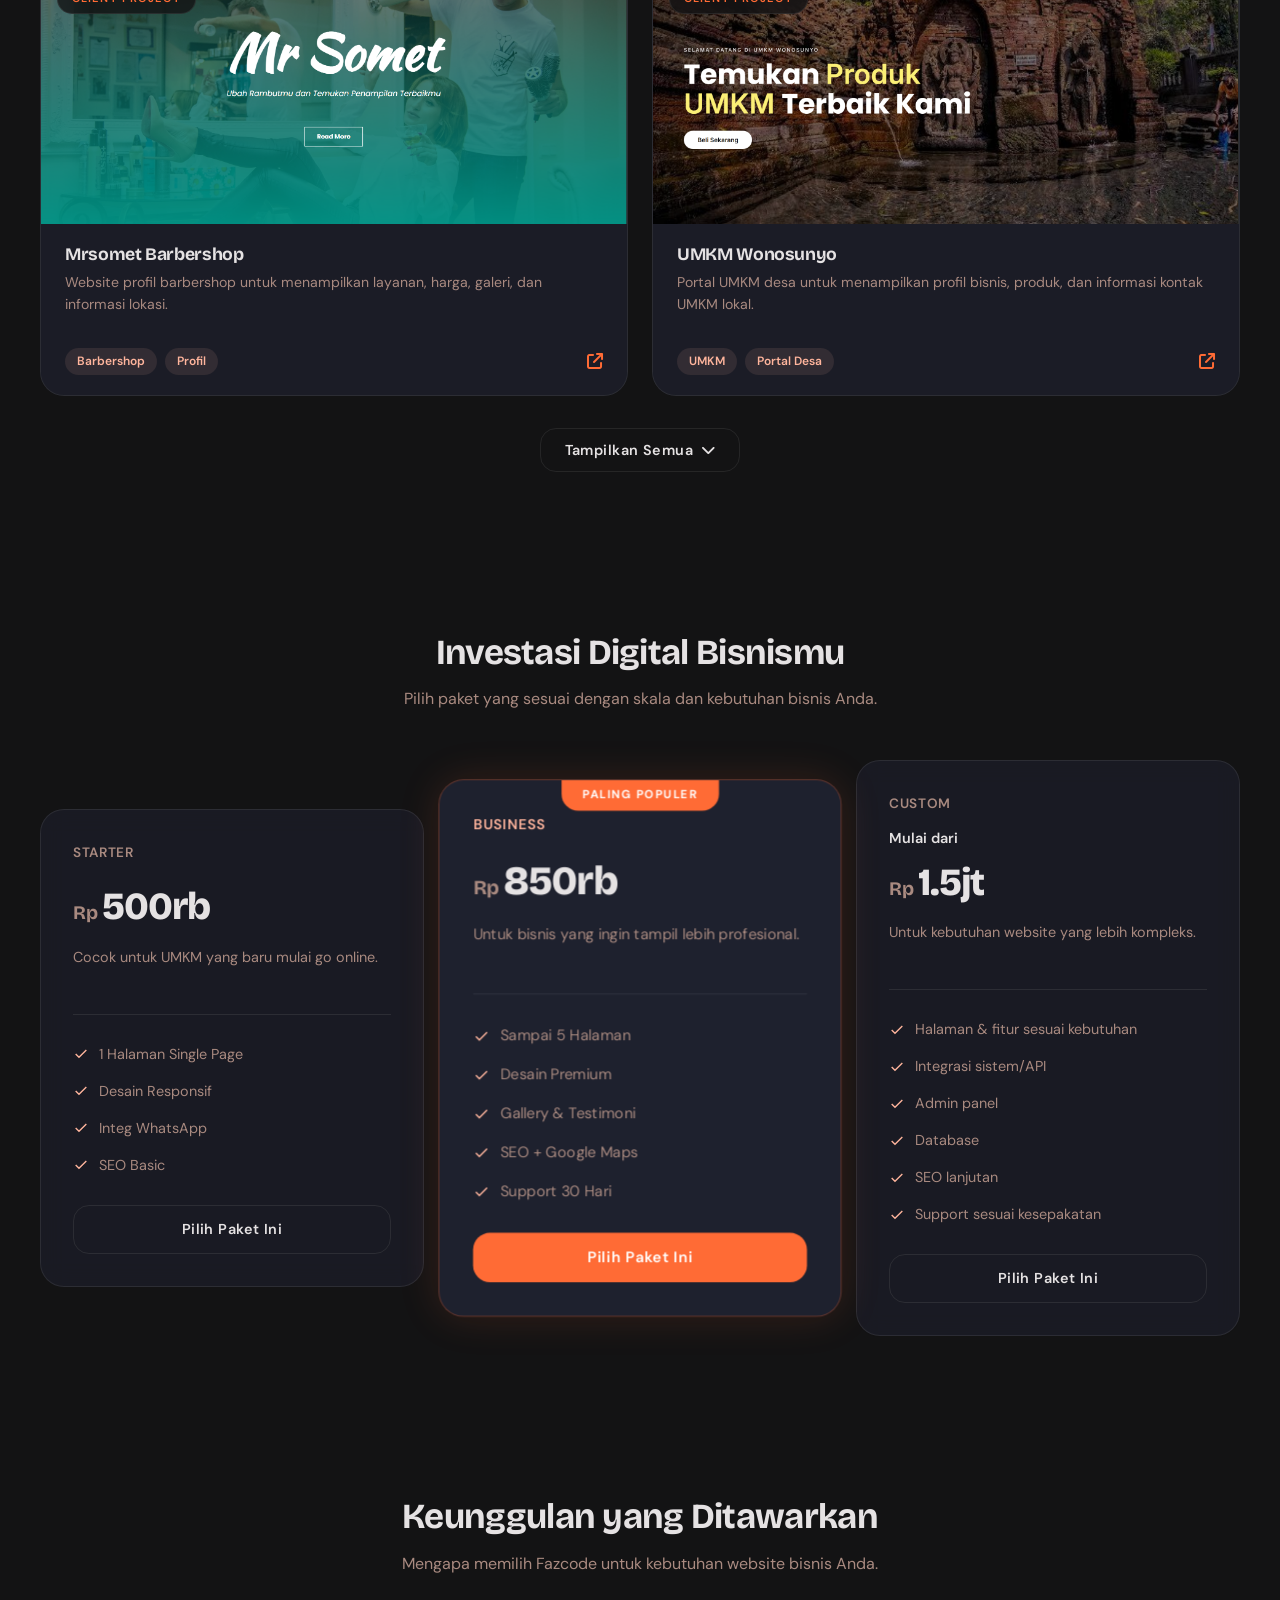
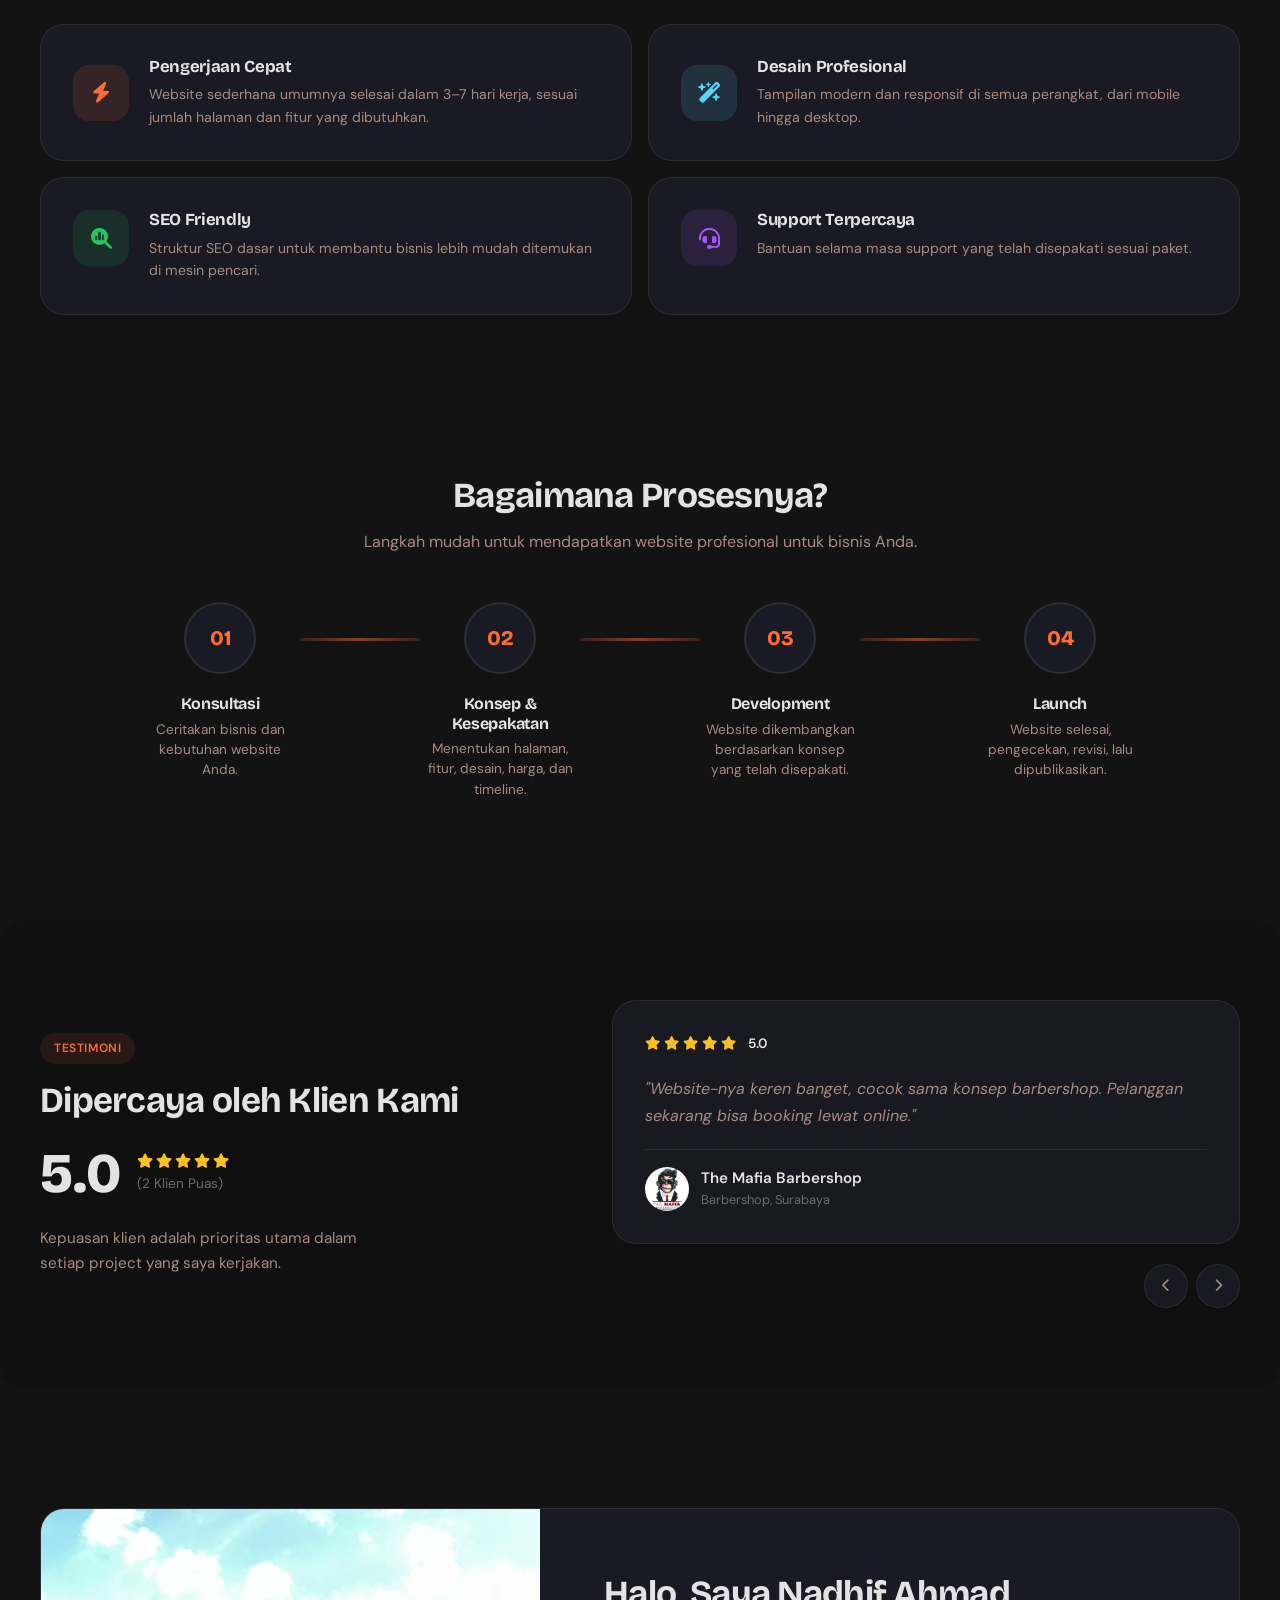
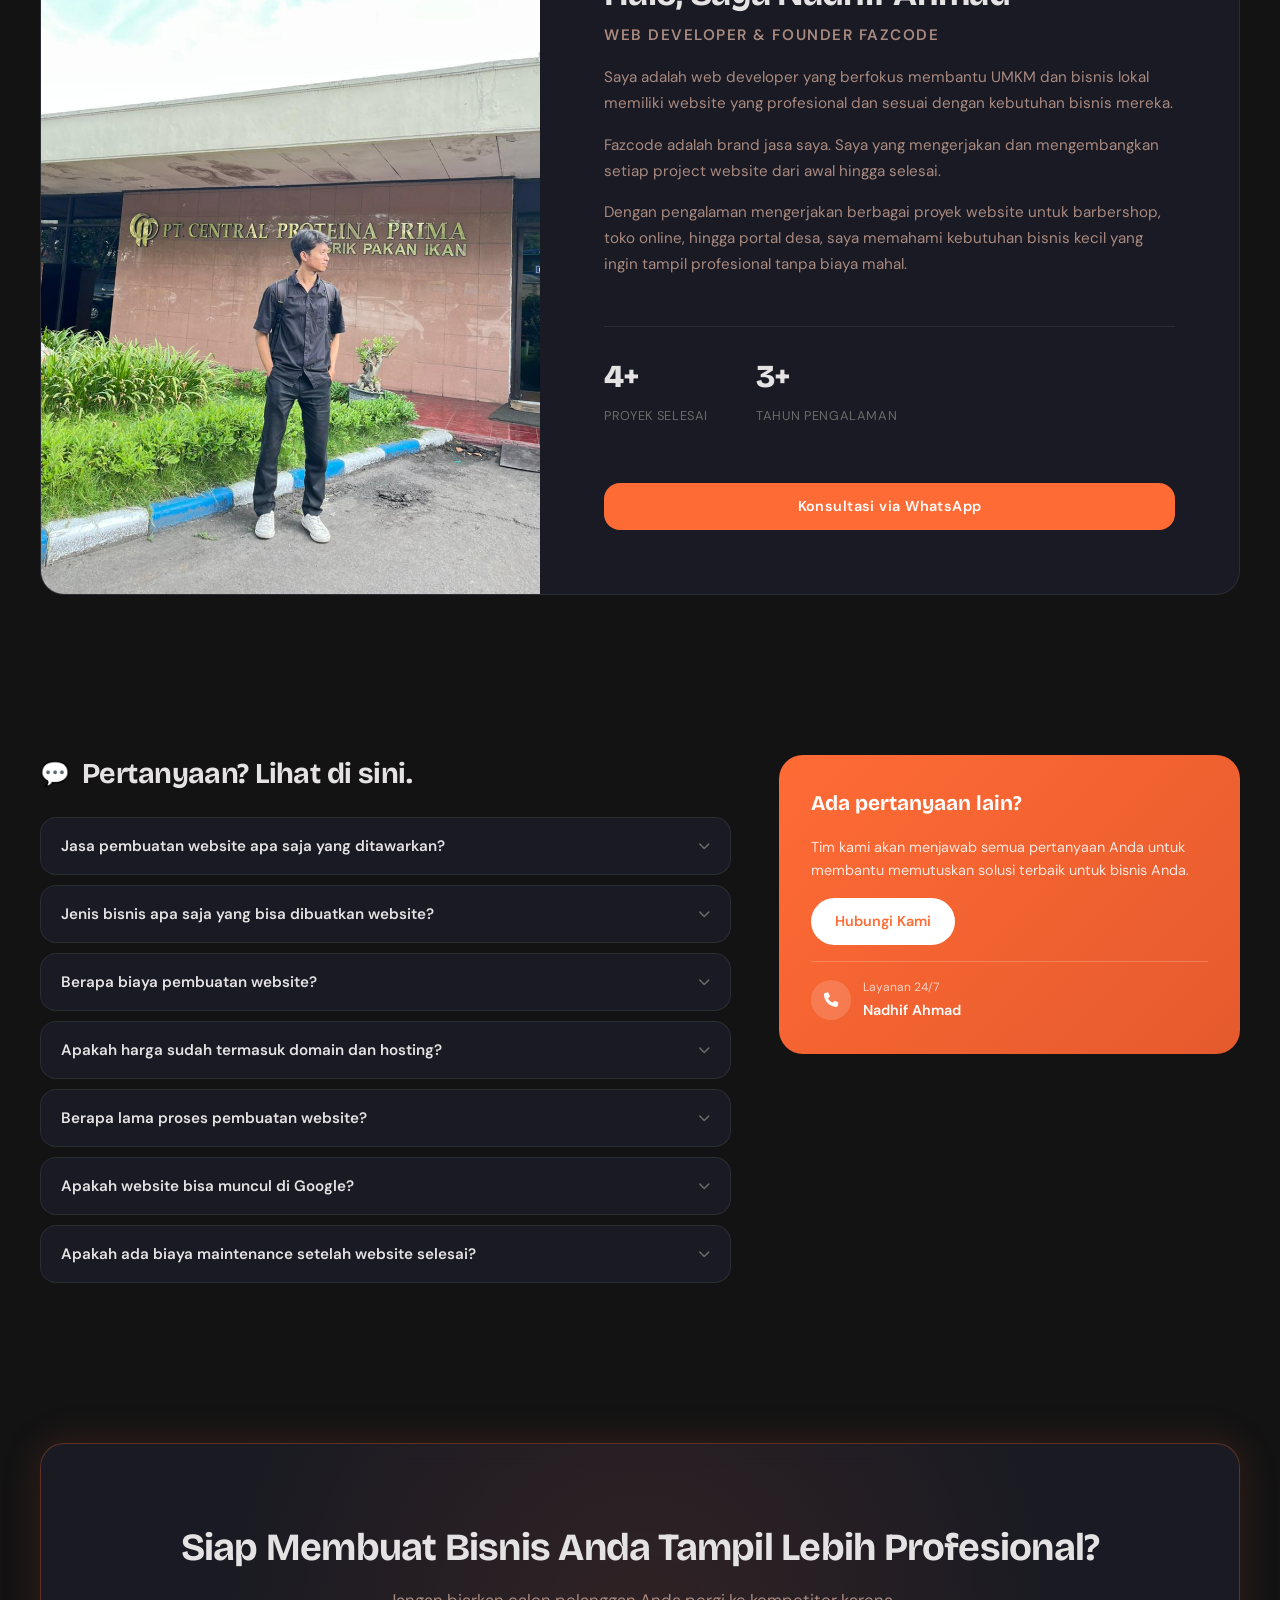
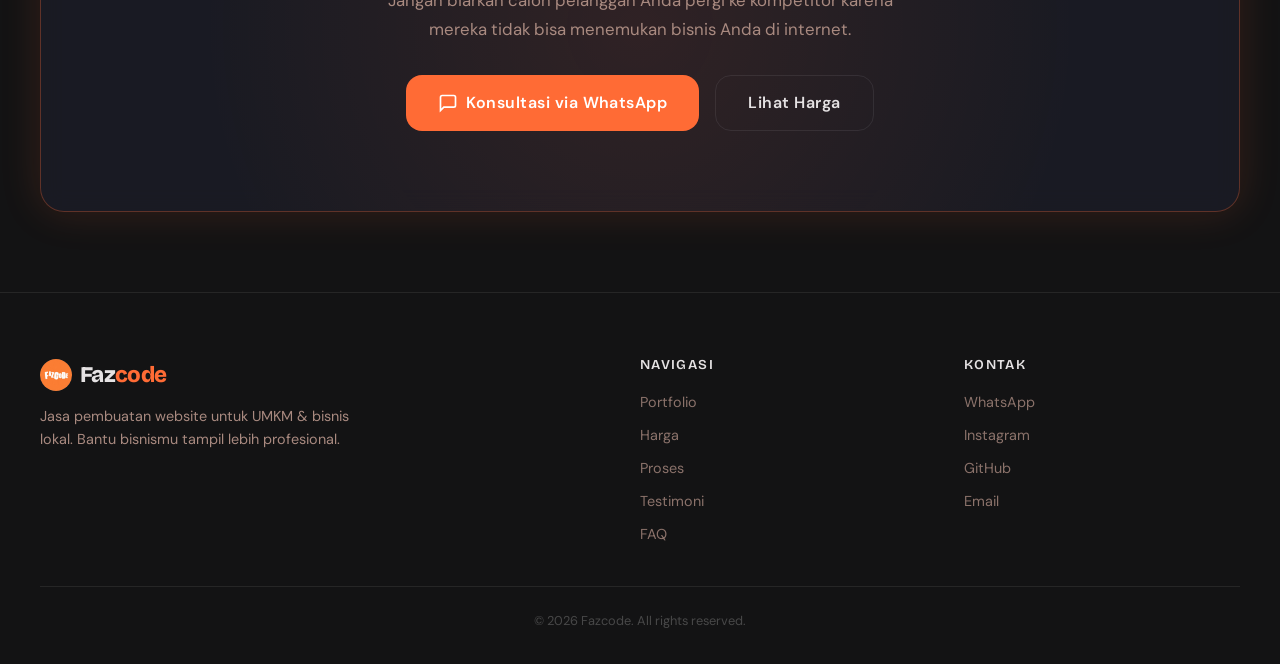
==== commit 3576a503: "revsisi card pricing" ====
--- a/index.html
+++ b/index.html
@@ -290,7 +290,7 @@
 
         <div class="portfolio-card reveal" data-category="laundry">
           <div class="portfolio-img">
-            <img src="https://images.unsplash.com/photo-1582735689369-4fe89db7114c?w=600&q=80" alt="Konsep Laundry" loading="lazy" />
+            <img src="images/rumahlaundry.png" alt="Konsep Laundry" loading="lazy" />
             <span class="portfolio-badge portfolio-badge-demo">Konsep</span>
           </div>
           <div class="portfolio-info">
@@ -304,6 +304,9 @@
                 <span class="tag">Laundry</span>
                 <span class="tag">Harga</span>
               </div>
+              <a href="https://rs-ix-laundry-uluo.vercel.app/" target="_blank" rel="noopener" class="portfolio-link">
+                <i class="fa-solid fa-arrow-up-right-from-square"></i>
+              </a>
             </div>
           </div>
         </div>
@@ -390,6 +393,7 @@
         <div class="pricing-card">
           <div class="pricing-header">
             <span class="pricing-name">Custom</span>
+            <p class="pricing-from">Mulai dari</p>
             <div class="pricing-price">
               <span class="pricing-currency">Rp</span>
               <span class="pricing-amount">1.5jt</span>
@@ -399,23 +403,27 @@
           <ul class="pricing-features">
             <li>
               <svg width="16" height="16" viewBox="0 0 24 24" fill="none" stroke="var(--accent)" stroke-width="2"><polyline points="20 6 9 17 4 12"/></svg>
-              Halaman Tanpa Batas
-            </li>
-            <li>
-              <svg width="16" height="16" viewBox="0 0 24 24" fill="none" stroke="var(--accent)" stroke-width="2"><polyline points="20 6 9 17 4 12"/></svg>
-              Fitur Custom
-            </li>
-            <li>
-              <svg width="16" height="16" viewBox="0 0 24 24" fill="none" stroke="var(--accent)" stroke-width="2"><polyline points="20 6 9 17 4 12"/></svg>
-              Admin Panel
-            </li>
-            <li>
-              <svg width="16" height="16" viewBox="0 0 24 24" fill="none" stroke="var(--accent)" stroke-width="2"><polyline points="20 6 9 17 4 12"/></svg>
-              SEO Advanced
-            </li>
-            <li>
-              <svg width="16" height="16" viewBox="0 0 24 24" fill="none" stroke="var(--accent)" stroke-width="2"><polyline points="20 6 9 17 4 12"/></svg>
-              Support 60 Hari
+              Halaman &amp; fitur sesuai kebutuhan
+            </li>
+            <li>
+              <svg width="16" height="16" viewBox="0 0 24 24" fill="none" stroke="var(--accent)" stroke-width="2"><polyline points="20 6 9 17 4 12"/></svg>
+              Integrasi sistem/API
+            </li>
+            <li>
+              <svg width="16" height="16" viewBox="0 0 24 24" fill="none" stroke="var(--accent)" stroke-width="2"><polyline points="20 6 9 17 4 12"/></svg>
+              Admin panel
+            </li>
+            <li>
+              <svg width="16" height="16" viewBox="0 0 24 24" fill="none" stroke="var(--accent)" stroke-width="2"><polyline points="20 6 9 17 4 12"/></svg>
+              Database
+            </li>
+            <li>
+              <svg width="16" height="16" viewBox="0 0 24 24" fill="none" stroke="var(--accent)" stroke-width="2"><polyline points="20 6 9 17 4 12"/></svg>
+              SEO lanjutan
+            </li>
+            <li>
+              <svg width="16" height="16" viewBox="0 0 24 24" fill="none" stroke="var(--accent)" stroke-width="2"><polyline points="20 6 9 17 4 12"/></svg>
+              Support sesuai kesepakatan
             </li>
           </ul>
           <a href="https://wa.me/628975054804?text=Halo%20Fazcode%2C%20saya%20tertarik%20paket%20Custom" class="btn btn-outline btn-block" target="_blank" rel="noopener">Pilih Paket Ini</a>
@@ -752,7 +760,7 @@
             <a href="https://wa.me/628975054804" target="_blank" rel="noopener">WhatsApp</a>
             <a href="https://www.instagram.com/fazcode.id?utm_source=ig_web_button_share_sheet&igsi=ZDNlZDc0MzIxNw==" target="_blank" rel="noopener">Instagram</a>
             <a href="https://github.com/nadhifahmad-loops" target="_blank" rel="noopener">GitHub</a>
-            <a href="mailto:nadhifahmad29@gmail.com">Email</a>
+            <a href="mailto:ahmadnadhif2702@gmail.com">Email</a>
           </div>
         </div>
       </div>
--- a/style.css
+++ b/style.css
@@ -978,6 +978,13 @@
   letter-spacing: -0.03em;
 }
 
+.pricing-from {
+  font-size: 0.9rem;
+  font-weight: 600;
+  color: var(--text);
+  margin-bottom: 2px;
+}
+
 .pricing-desc {
   color: var(--text-secondary);
   font-size: 0.9rem;
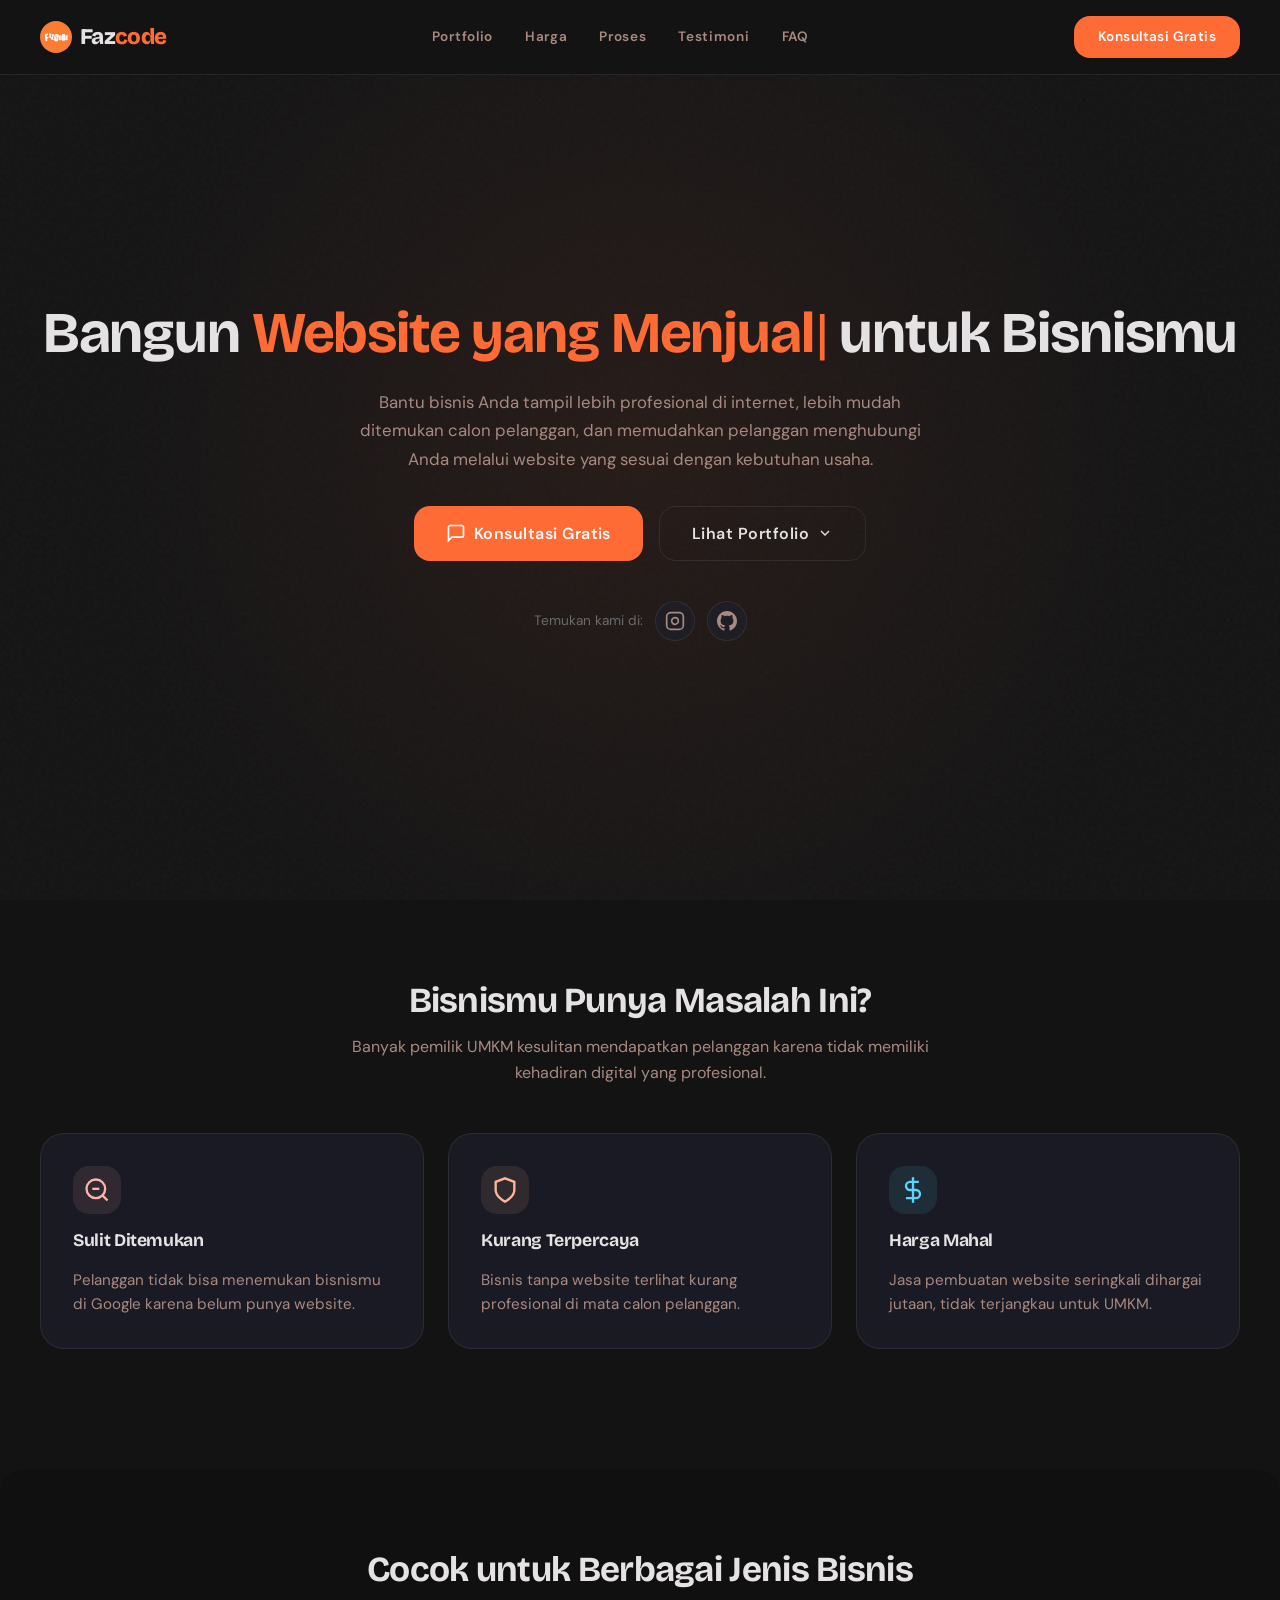
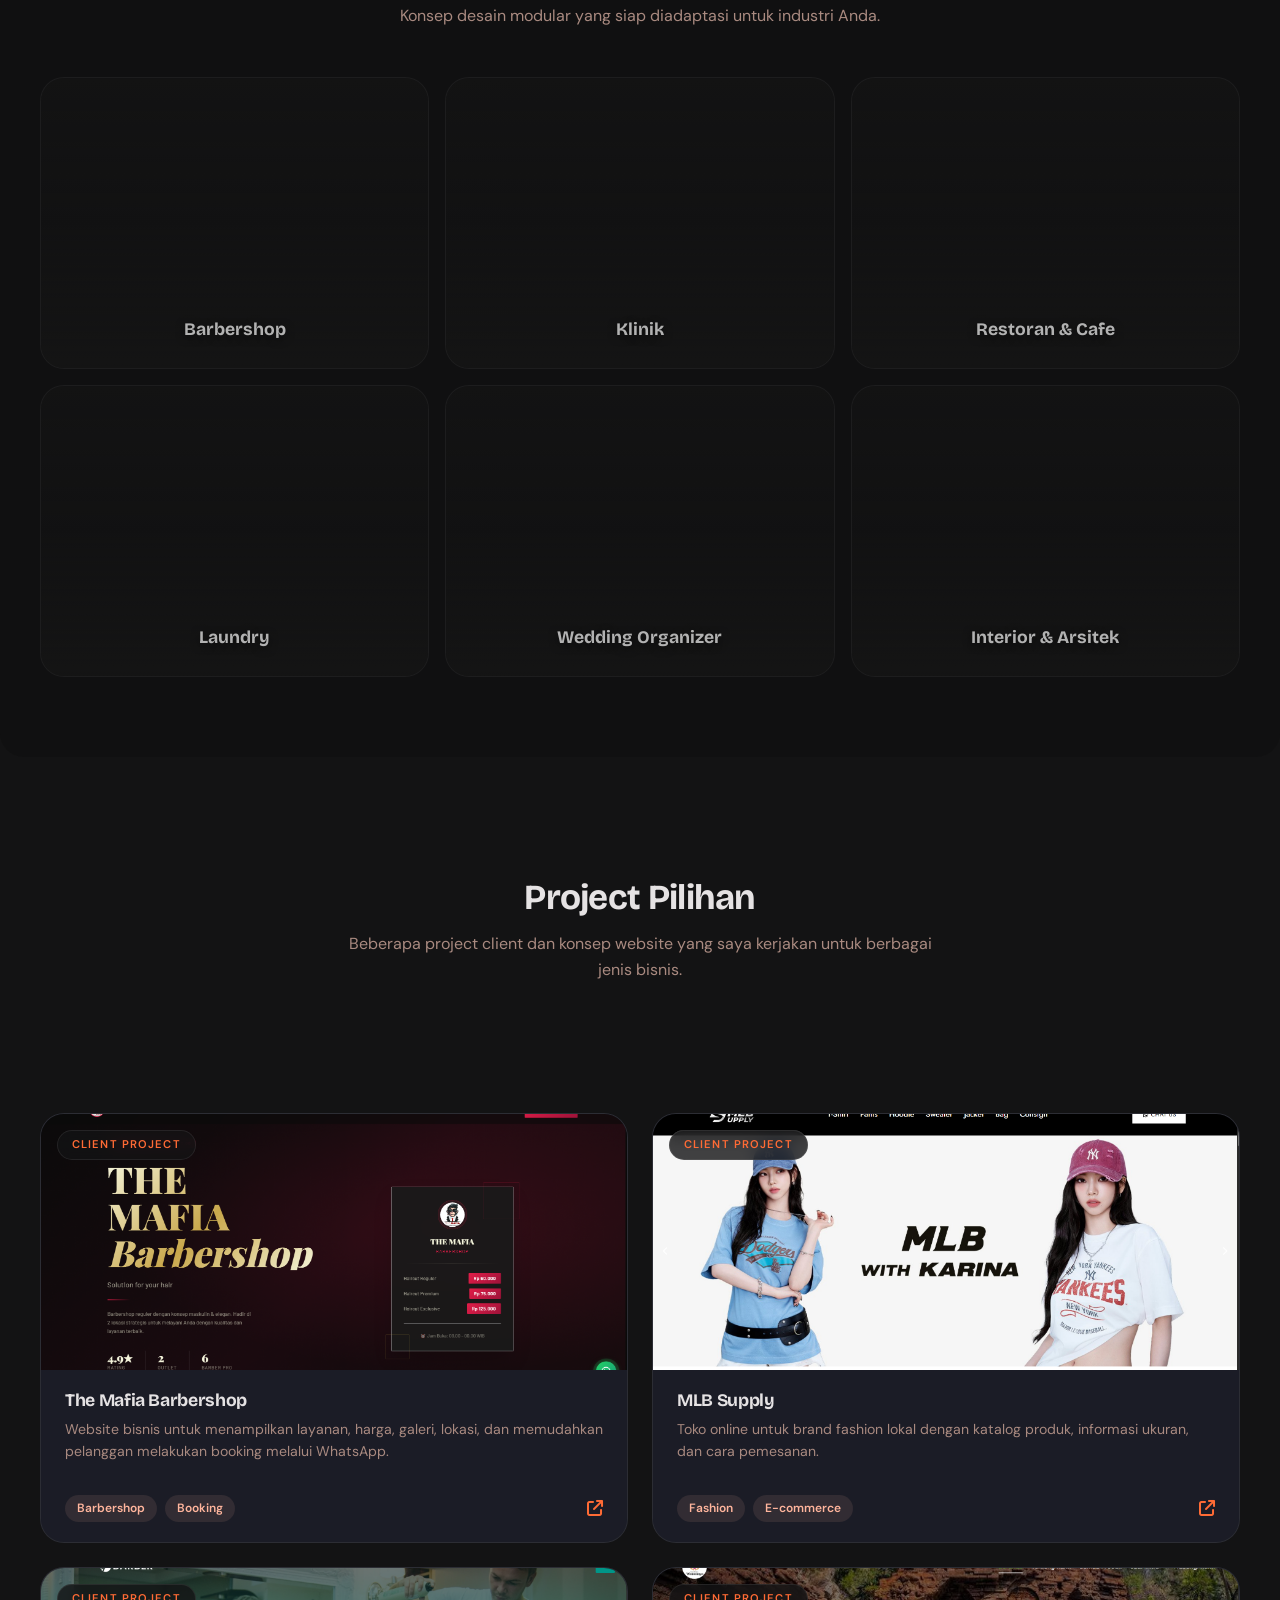
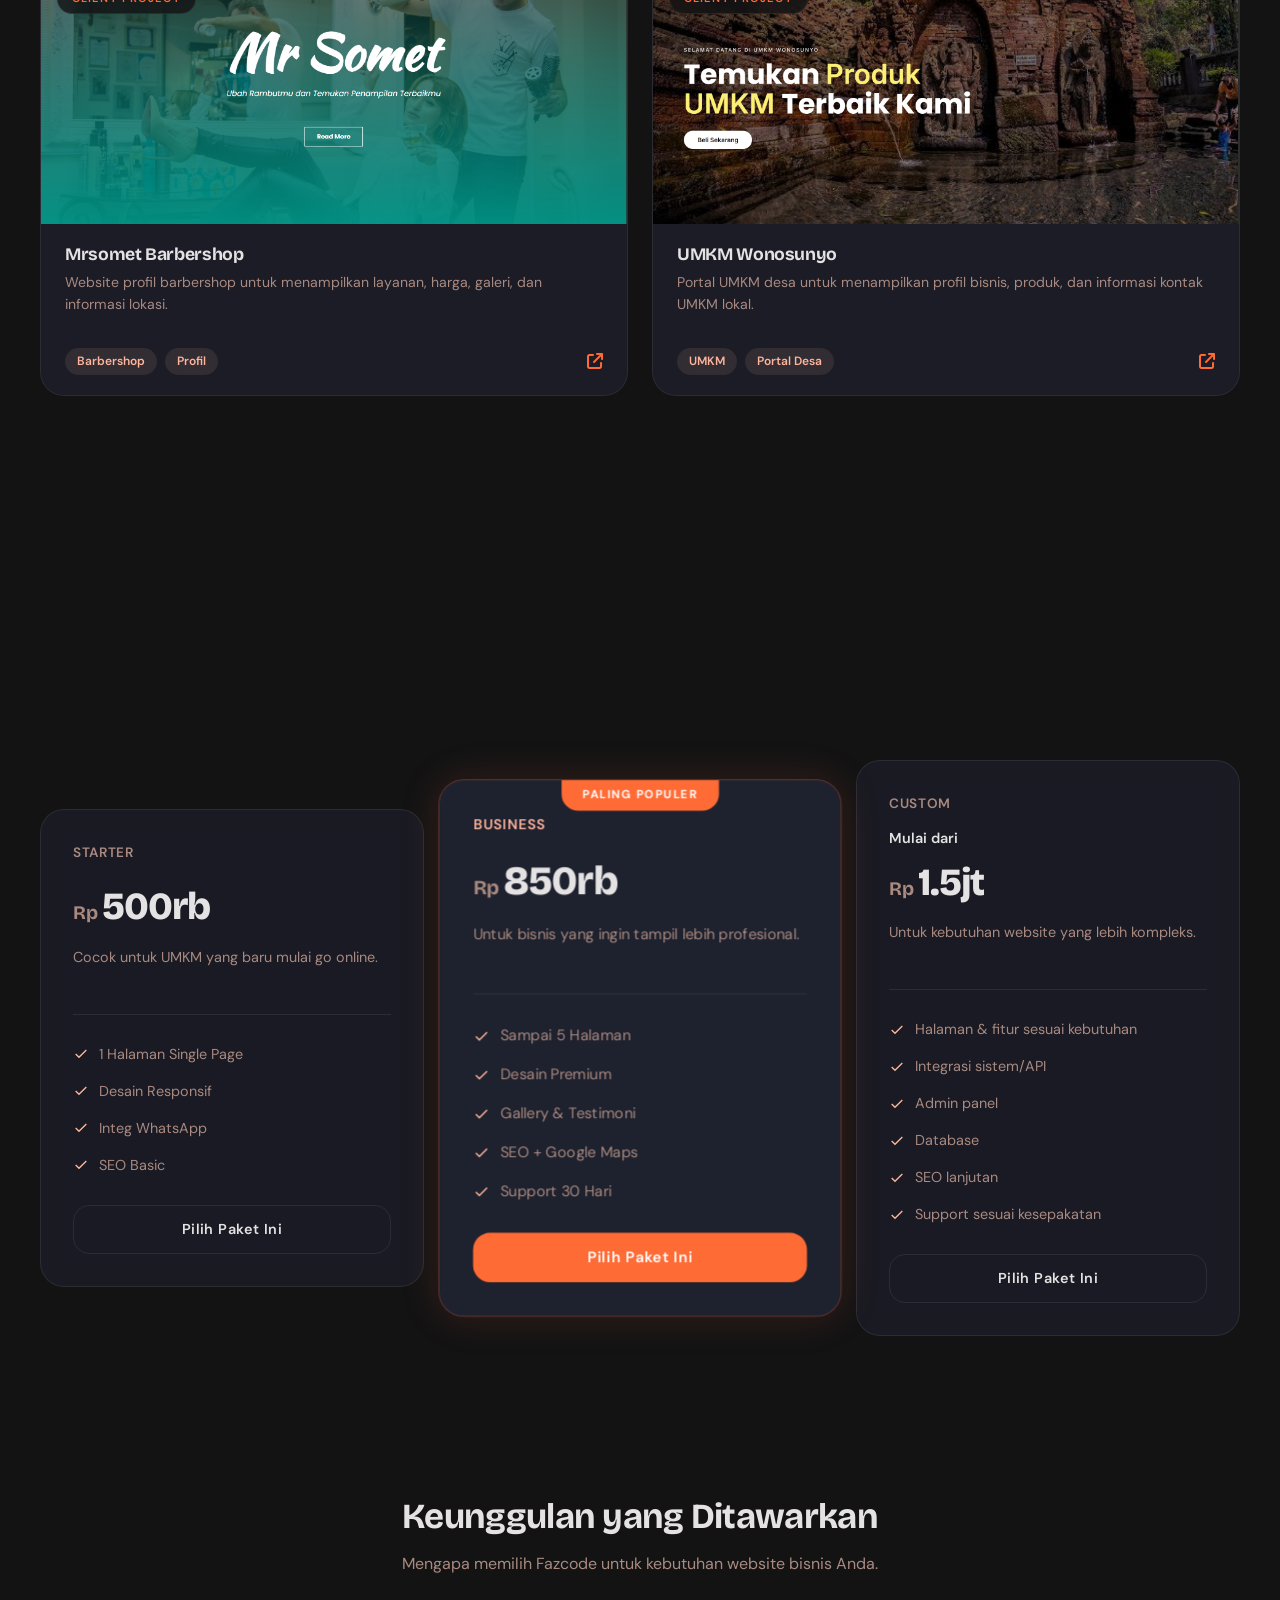
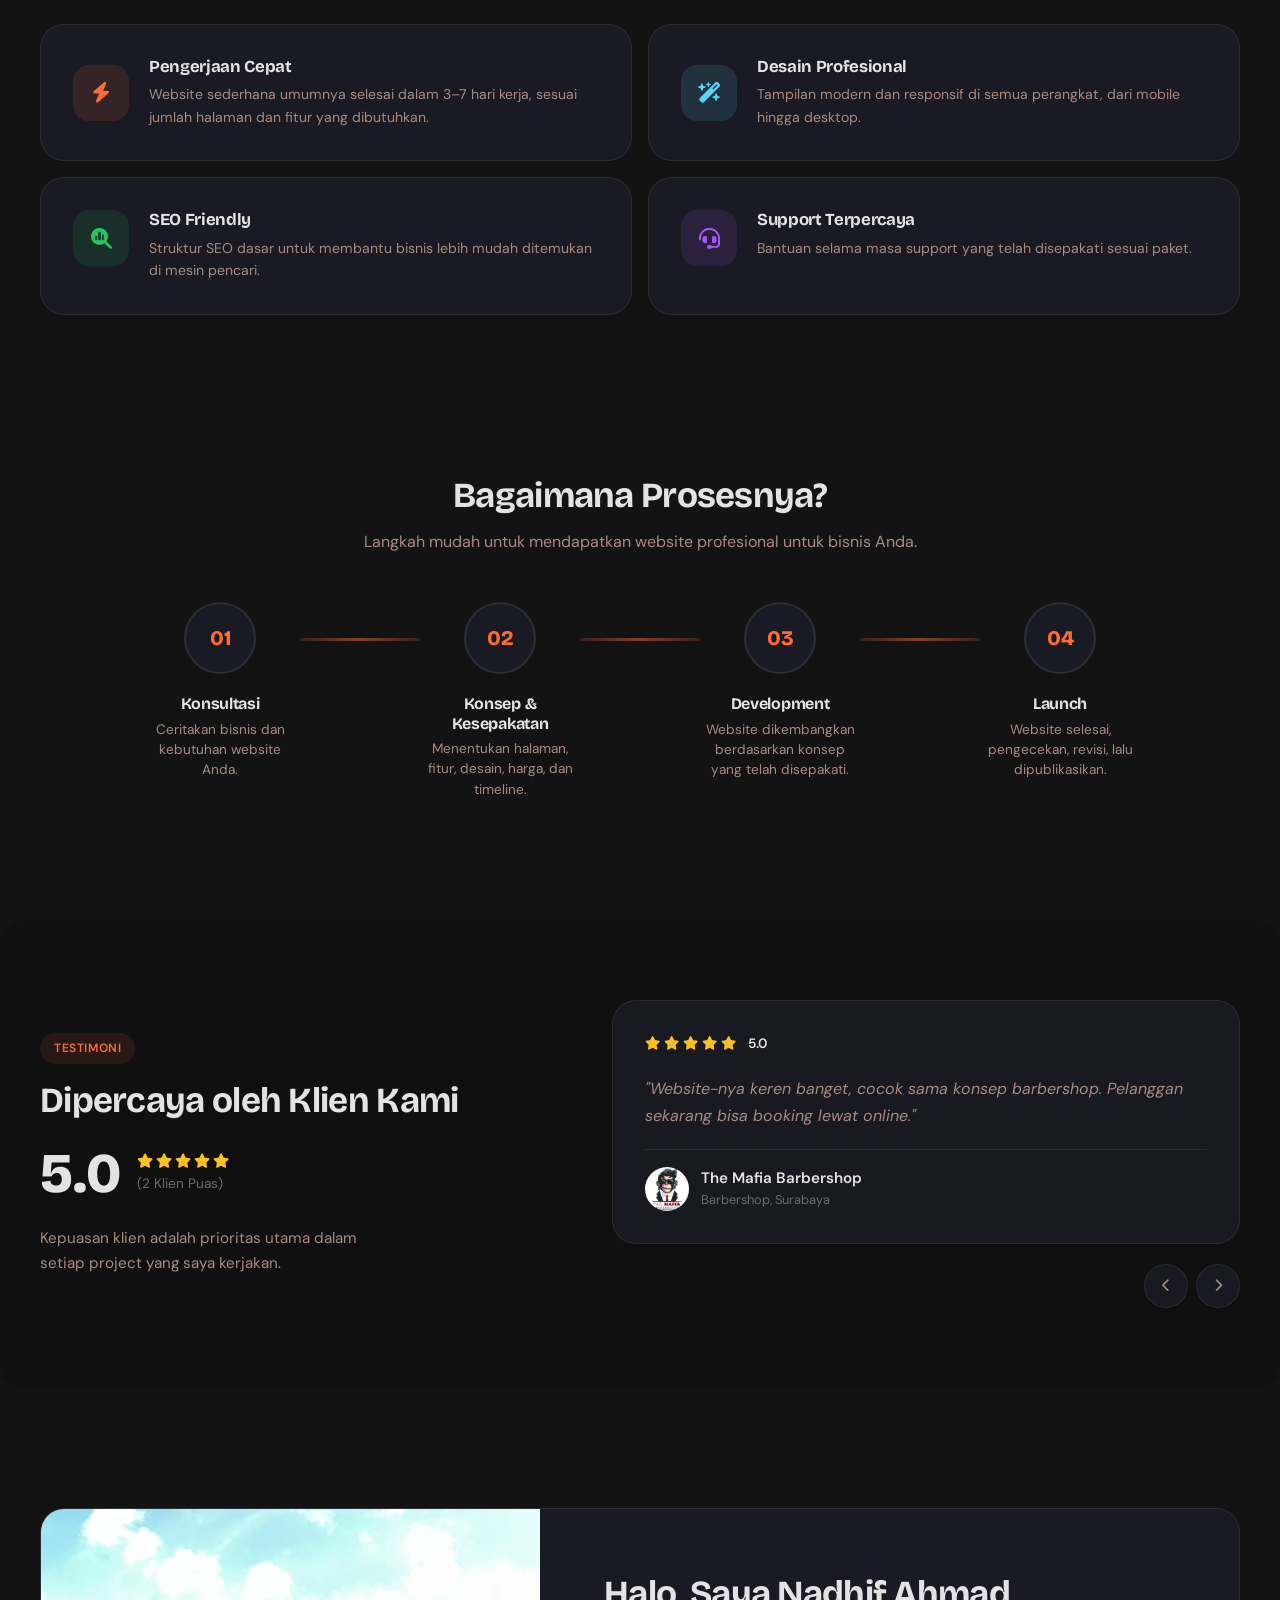
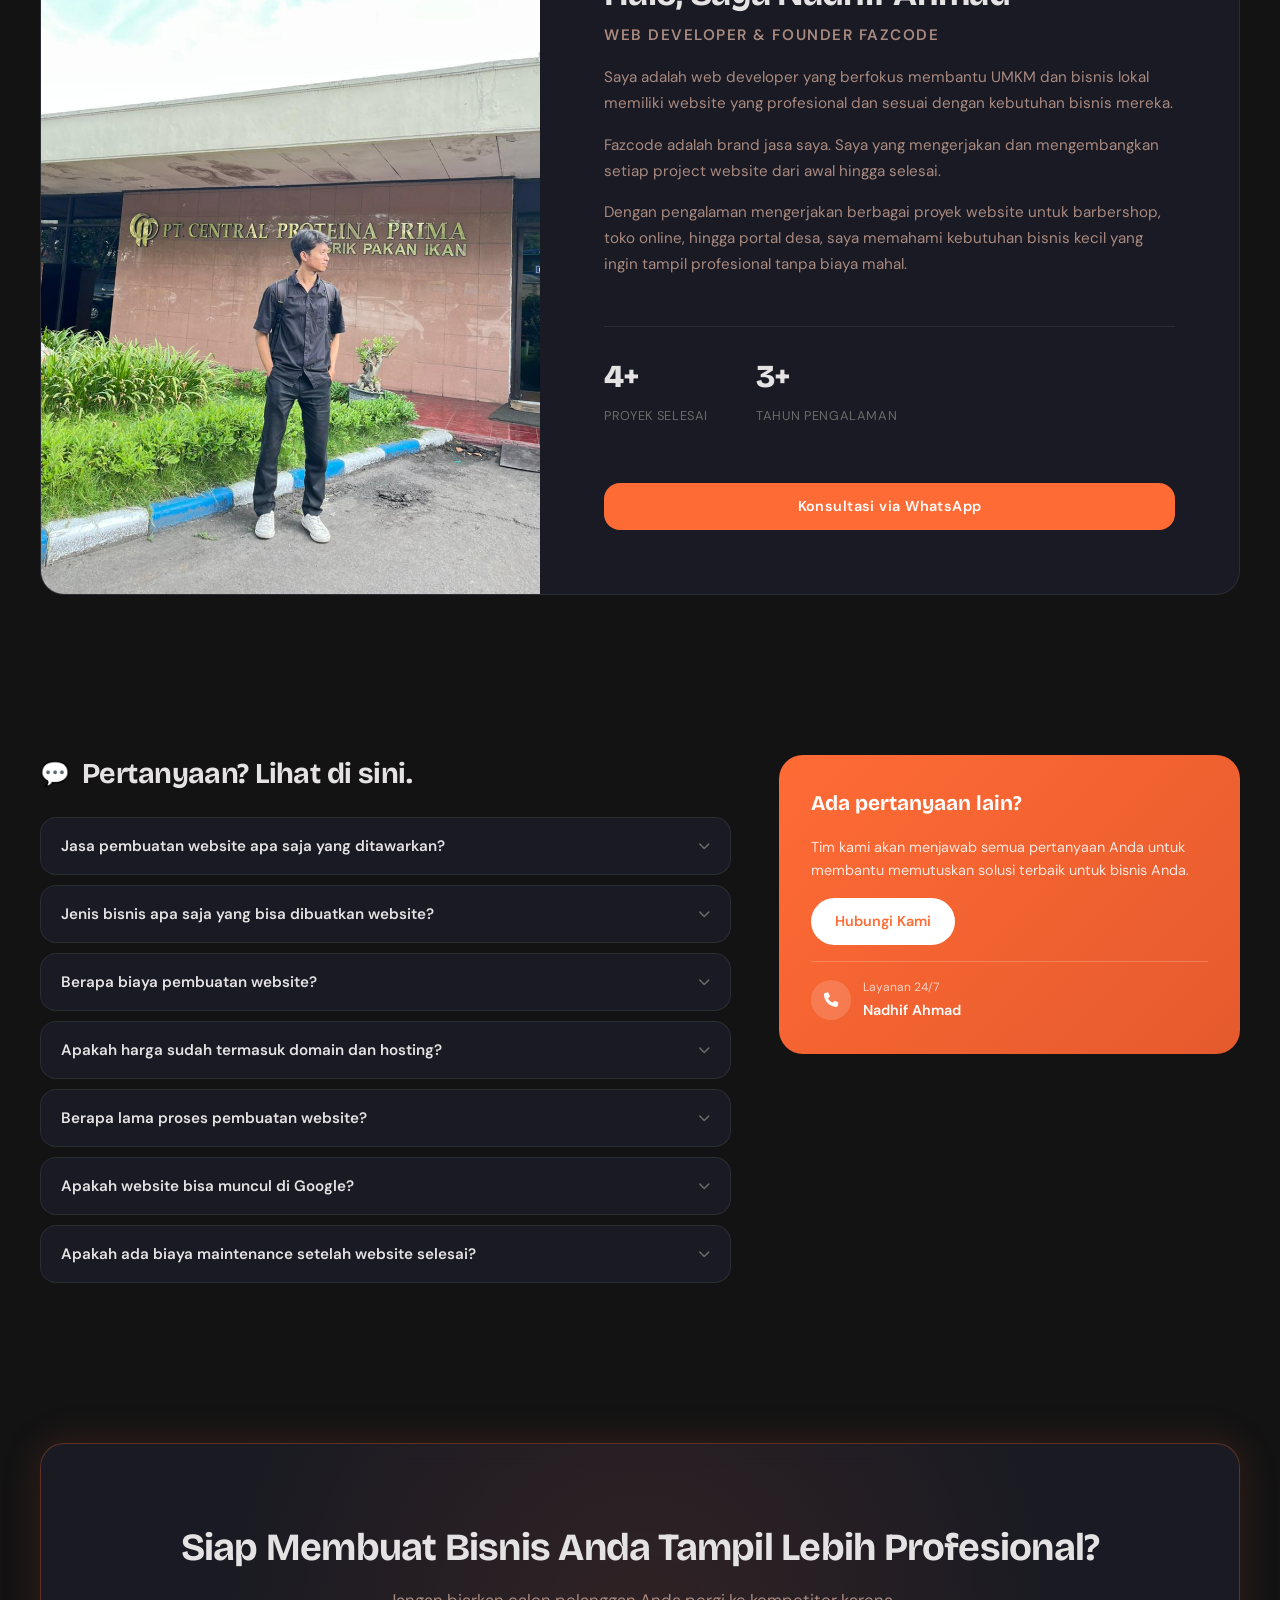
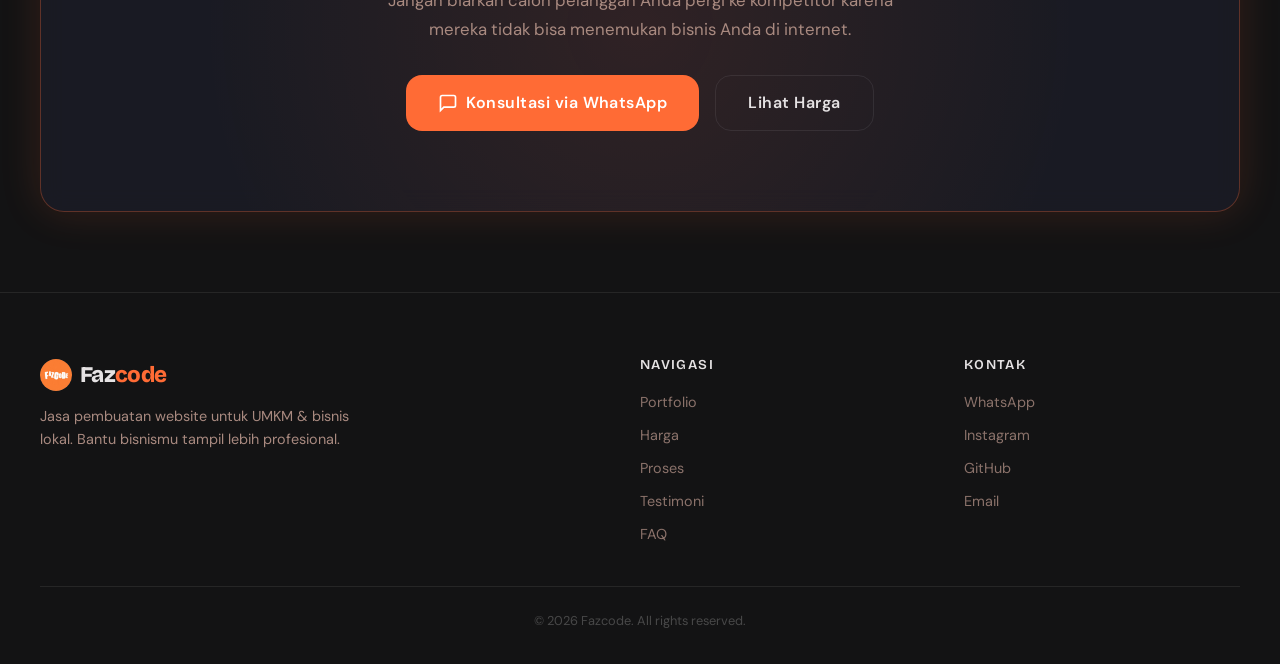
==== commit ea315b83: "fix number whatsapp" ====
--- a/index.html
+++ b/index.html
@@ -38,7 +38,7 @@
         <a href="#testimoni">Testimoni</a>
         <a href="#faq">FAQ</a>
       </div>
-      <a href="https://wa.me/628975054804?text=Halo%20Fazcode%2C%20saya%20tertarik%20dengan%20jasa%20pembuatan%20website" class="btn btn-primary btn-nav" target="_blank" rel="noopener">Konsultasi Gratis</a>
+      <a href="https://wa.me/62895622868558?text=Halo%20Fazcode%2C%20saya%20tertarik%20dengan%20jasa%20pembuatan%20website" class="btn btn-primary btn-nav" target="_blank" rel="noopener">Konsultasi Gratis</a>
       <button class="hamburger" id="hamburger" aria-label="Toggle menu">
         <span></span><span></span><span></span>
       </button>
@@ -64,7 +64,7 @@
           Bantu bisnis Anda tampil lebih profesional di internet, lebih mudah ditemukan calon pelanggan, dan memudahkan pelanggan menghubungi Anda melalui website yang sesuai dengan kebutuhan usaha.
         </p>
         <div class="hero-ctas reveal">
-          <a href="https://wa.me/628975054804?text=Halo%20Fazcode%2C%20saya%20ingin%20konsultasi%20pembuatan%20website" class="btn btn-primary btn-lg" target="_blank" rel="noopener">
+          <a href="https://wa.me/62895622868558?text=Halo%20Fazcode%2C%20saya%20ingin%20konsultasi%20pembuatan%20website" class="btn btn-primary btn-lg" target="_blank" rel="noopener">
             <svg width="20" height="20" viewBox="0 0 24 24" fill="none" stroke="currentColor" stroke-width="2"><path d="M21 15a2 2 0 0 1-2 2H7l-4 4V5a2 2 0 0 1 2-2h14a2 2 0 0 1 2 2z"/></svg>
             Konsultasi Gratis
           </a>
@@ -352,7 +352,7 @@
               SEO Basic
             </li>
           </ul>
-          <a href="https://wa.me/628975054804?text=Halo%20Fazcode%2C%20saya%20tertarik%20paket%20Starter" class="btn btn-outline btn-block" target="_blank" rel="noopener">Pilih Paket Ini</a>
+          <a href="https://wa.me/62895622868558?text=Halo%20Fazcode%2C%20saya%20tertarik%20paket%20Starter" class="btn btn-outline btn-block" target="_blank" rel="noopener">Pilih Paket Ini</a>
         </div>
 
         <div class="pricing-card pricing-card-featured">
@@ -387,7 +387,7 @@
               Support 30 Hari
             </li>
           </ul>
-          <a href="https://wa.me/628975054804?text=Halo%20Fazcode%2C%20saya%20tertarik%20paket%20Business" class="btn btn-primary btn-block" target="_blank" rel="noopener">Pilih Paket Ini</a>
+          <a href="https://wa.me/62895622868558?text=Halo%20Fazcode%2C%20saya%20tertarik%20paket%20Business" class="btn btn-primary btn-block" target="_blank" rel="noopener">Pilih Paket Ini</a>
         </div>
 
         <div class="pricing-card">
@@ -426,7 +426,7 @@
               Support sesuai kesepakatan
             </li>
           </ul>
-          <a href="https://wa.me/628975054804?text=Halo%20Fazcode%2C%20saya%20tertarik%20paket%20Custom" class="btn btn-outline btn-block" target="_blank" rel="noopener">Pilih Paket Ini</a>
+          <a href="https://wa.me/62895622868558?text=Halo%20Fazcode%2C%20saya%20tertarik%20paket%20Custom" class="btn btn-outline btn-block" target="_blank" rel="noopener">Pilih Paket Ini</a>
         </div>
       </div>
     </div>
@@ -611,7 +611,7 @@
               <span class="about-stat-label">Tahun Pengalaman</span>
             </div>
           </div>
-          <a href="https://wa.me/628975054804?text=Halo%20Kak%20Nadhif%2C%20saya%20ingin%20konsultasi%20mengenai%20pembuatan%20website" class="btn btn-primary" target="_blank" rel="noopener">Konsultasi via WhatsApp</a>
+          <a href="https://wa.me/62895622868558?text=Halo%20Kak%20Nadhif%2C%20saya%20ingin%20konsultasi%20mengenai%20pembuatan%20website" class="btn btn-primary" target="_blank" rel="noopener">Konsultasi via WhatsApp</a>
         </div>
       </div>
     </div>
@@ -700,7 +700,7 @@
           <div class="faq-contact-card">
             <p class="faq-contact-title">Ada pertanyaan lain?</p>
             <p class="faq-contact-desc">Tim kami akan menjawab semua pertanyaan Anda untuk membantu memutuskan solusi terbaik untuk bisnis Anda.</p>
-            <a href="https://wa.me/628975054804" class="faq-contact-btn">
+            <a href="https://wa.me/62895622868558" class="faq-contact-btn">
               Hubungi Kami
             </a>
             <div class="faq-contact-footer">
@@ -725,7 +725,7 @@
         <h2>Siap Membuat Bisnis Anda Tampil Lebih Profesional?</h2>
         <p>Jangan biarkan calon pelanggan Anda pergi ke kompetitor karena mereka tidak bisa menemukan bisnis Anda di internet.</p>
         <div class="final-cta-buttons">
-          <a href="https://wa.me/628975054804?text=Halo%20Kak%20Nadhif%2C%20saya%20ingin%20konsultasi%20mengenai%20pembuatan%20website" class="btn btn-primary btn-lg" target="_blank" rel="noopener">
+          <a href="https://wa.me/62895622868558?text=Halo%20Kak%20Nadhif%2C%20saya%20ingin%20konsultasi%20mengenai%20pembuatan%20website" class="btn btn-primary btn-lg" target="_blank" rel="noopener">
             <svg width="20" height="20" viewBox="0 0 24 24" fill="none" stroke="currentColor" stroke-width="2"><path d="M21 15a2 2 0 0 1-2 2H7l-4 4V5a2 2 0 0 1 2-2h14a2 2 0 0 1 2 2z"/></svg>
             Konsultasi via WhatsApp
           </a>
@@ -757,7 +757,7 @@
           </div>
           <div class="footer-links">
             <h4>Kontak</h4>
-            <a href="https://wa.me/628975054804" target="_blank" rel="noopener">WhatsApp</a>
+            <a href="https://wa.me/62895622868558" target="_blank" rel="noopener">WhatsApp</a>
             <a href="https://www.instagram.com/fazcode.id?utm_source=ig_web_button_share_sheet&igsi=ZDNlZDc0MzIxNw==" target="_blank" rel="noopener">Instagram</a>
             <a href="https://github.com/nadhifahmad-loops" target="_blank" rel="noopener">GitHub</a>
             <a href="mailto:ahmadnadhif2702@gmail.com">Email</a>
@@ -791,7 +791,7 @@
         <p>Halo! 👋 Ada yang bisa saya bantu?</p>
         <p>Mau konsultasi gratis sekarang?</p>
       </div>
-      <a href="https://wa.me/628975054804?text=Halo%20Fazcode%2C%20saya%20tertarik%20dengan%20jasa%20pembuatan%20website" class="wa-bubble-btn" target="_blank" rel="noopener">
+      <a href="https://wa.me/62895622868558?text=Halo%20Fazcode%2C%20saya%20tertarik%20dengan%20jasa%20pembuatan%20website" class="wa-bubble-btn" target="_blank" rel="noopener">
         <svg width="16" height="16" viewBox="0 0 24 24" fill="#fff"><path d="M17.472 14.382c-.297-.149-1.758-.867-2.03-.967-.273-.099-.471-.148-.67.15-.197.297-.767.966-.94 1.164-.173.199-.347.223-.644.075-.297-.15-1.255-.463-2.39-1.475-.883-.788-1.48-1.761-1.653-2.059-.173-.297-.018-.458.13-.606.134-.133.298-.347.446-.52.149-.174.198-.298.298-.497.099-.198.05-.371-.025-.52-.075-.149-.669-1.612-.916-2.207-.242-.579-.487-.5-.669-.51-.173-.008-.371-.01-.57-.01-.198 0-.52.074-.792.372-.272.297-1.04 1.016-1.04 2.479 0 1.462 1.065 2.875 1.213 3.074.149.198 2.096 3.2 5.077 4.487.709.306 1.262.489 1.694.625.712.227 1.36.195 1.871.118.571-.085 1.758-.719 2.006-1.413.248-.694.248-1.289.173-1.413-.074-.124-.272-.198-.57-.347m-5.421 7.403h-.004a9.87 9.87 0 01-5.031-1.378l-.361-.214-3.741.982.998-3.648-.235-.374a9.86 9.86 0 01-1.51-5.26c.001-5.45 4.436-9.884 9.888-9.884 2.64 0 5.122 1.03 6.988 2.898a9.825 9.825 0 012.893 6.994c-.003 5.45-4.437 9.884-9.885 9.884m8.413-18.297A11.815 11.815 0 0012.05 0C5.495 0 .16 5.335.157 11.892c0 2.096.547 4.142 1.588 5.945L.057 24l6.305-1.654a11.882 11.882 0 005.683 1.448h.005c6.554 0 11.89-5.335 11.893-11.893a11.821 11.821 0 00-3.48-8.413z"/></svg>
         Chat Sekarang
       </a>
